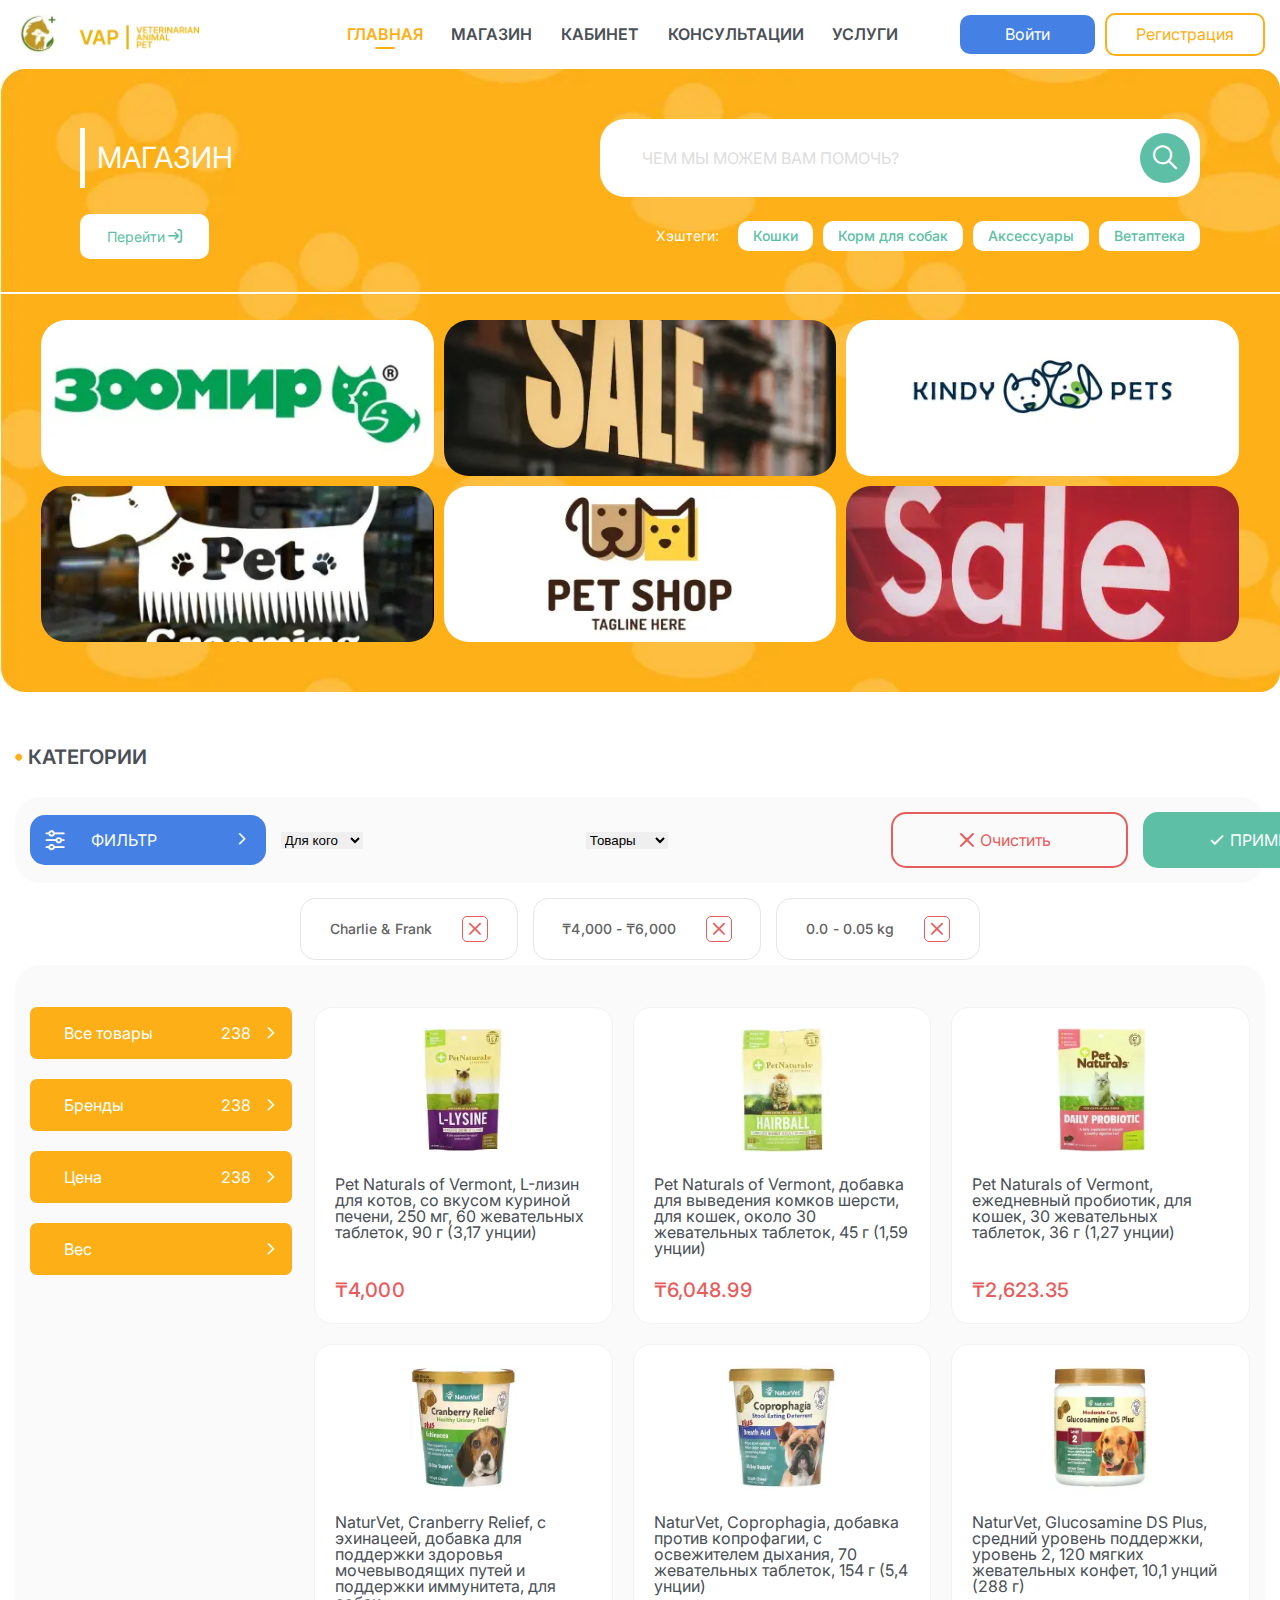
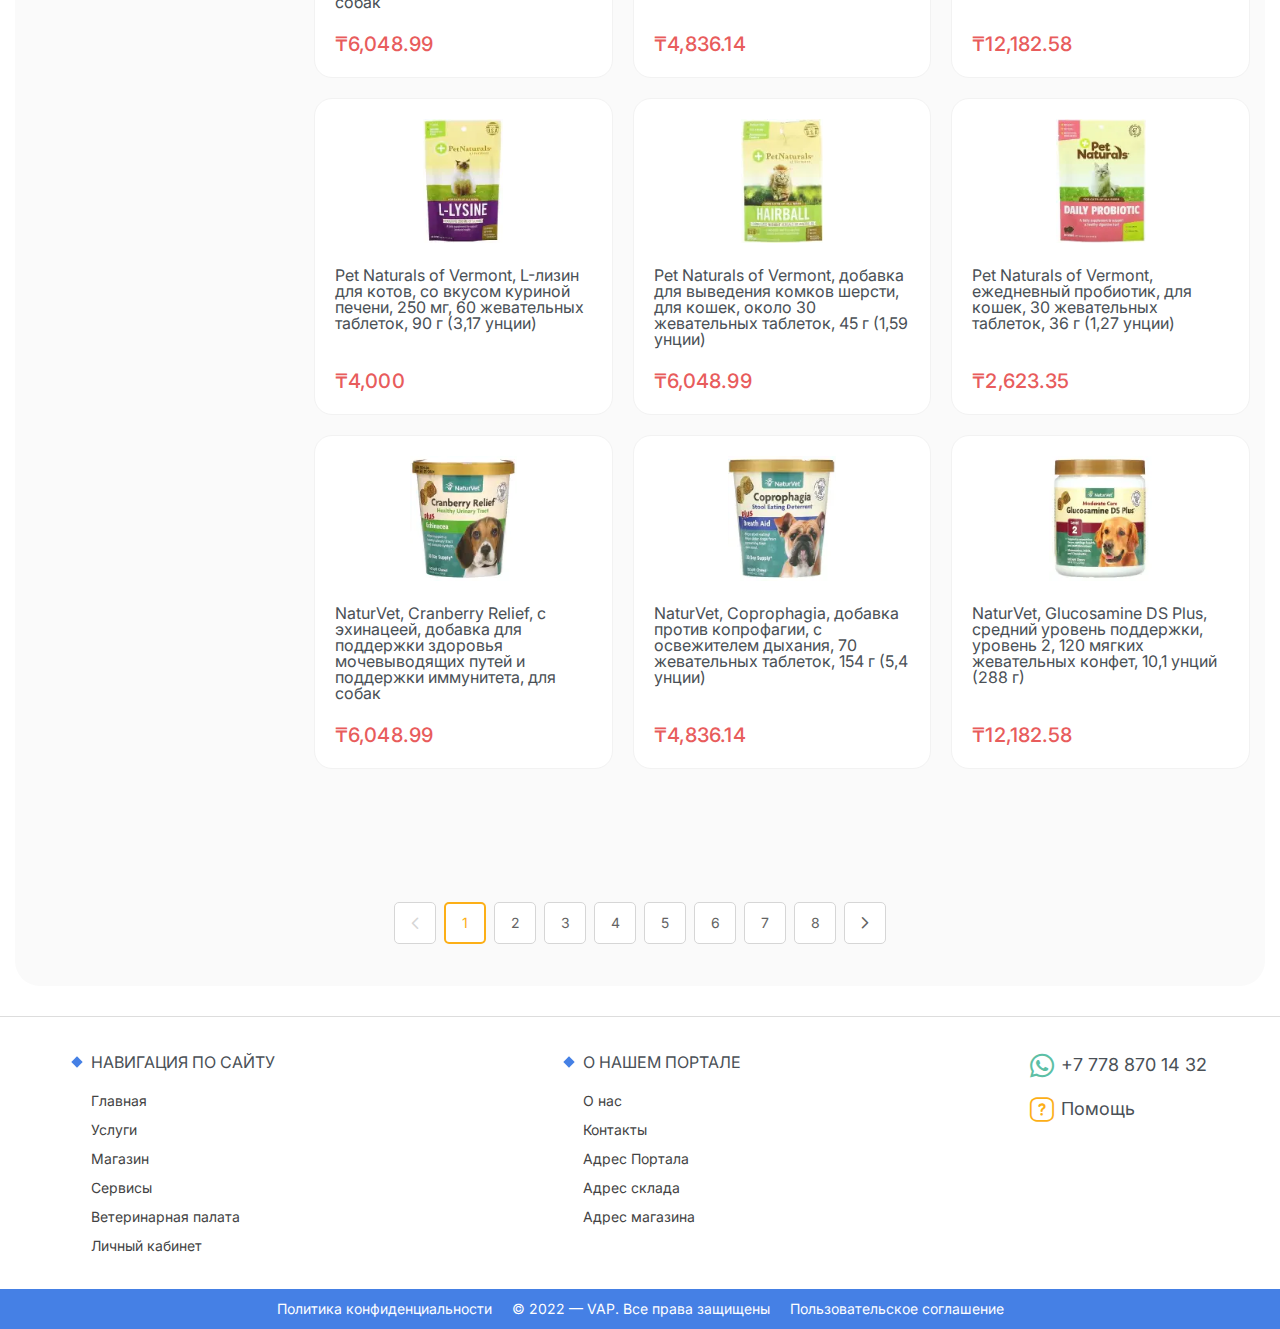
==== goods.html @ ba61c3bc "Add files via upload" ====
<!DOCTYPE html>
<html lang="ru">

<head>
	<title>HomePage</title>
	<meta charset="UTF-8">
	<meta name="format-detection" content="telephone=no">
	<!-- <style>body{opacity: 0;}</style> -->
	<link rel="stylesheet" href="css/style.min.css?_v=20221014195753">
	<link rel="shortcut icon" href="favicon.ico">
	<!-- <meta name="robots" content="noindex, nofollow"> -->
	<meta name="viewport" content="width=device-width, initial-scale=1.0">
</head>

<body>
	<div class="wrapper">
		<header class="header">
			<div class="header__container">
				<a href="" class="header__logo"><picture><source srcset="img/logo.webp" type="image/webp"><img src="img/logo.png" alt=""></picture></a>
				<div class="header__navigation">
					<div class="header__menu menu">
						<button type="button" class="menu__icon icon-menu"><span></span></button>
						<nav class="menu__body">
							<ul class="menu__list">
								<li class="menu__item"><a href="" class="menu__link _active">Главная</a></li>
								<li class="menu__item"><a href="" class="menu__link">магазин</a></li>
								<li class="menu__item"><a href="" class="menu__link">Кабинет</a></li>
								<li class="menu__item"><a href="" class="menu__link">консультации</a></li>
								<li class="menu__item"><a href="" class="menu__link">услуги</a></li>
							</ul>
						</nav>
					</div>
					<div data-da=".menu__body,580" class="header__actions actions-header">
						<button type="button" class="actions-header__sign-in">Войти</button>
						<button type="button" class="actions-header__sign-up">Регистрация</button>
					</div>
				</div>
			</div>
		</header>
		<main class="goods">
			<section class="home__main-block main-block">
				<div class="main-block__container">
					<div class="main-block__top top-main">
						<div class="top-main__body">
							<div class="top-main__head">
								<h1 class="top-main__title title"><span class="title__decor"></span> магазин</h1>
								<div class="top-main__form">
									<form action="#" class="top-main__search-form">
										<input autocomplete="off" type="text" name="form[]" placeholder="Чем мы можем Вам помочь?" class="input">
										<button type="button" class="top-main__search _icon-search"></button>
									</form>
								</div>
							</div>
							<div class="top-main__actions">
								<button type="button" class="top-main__button button _icon-exit">Перейти</button>
								<div class="top-main__box">
									<p class="top-main__hash-name">Хэштеги:</p>
									<div class="top-main__hashtags">
										<a href="#" class="top-main__hashtag">Кошки</a>
										<a href="#" class="top-main__hashtag">Корм для собак</a>
										<a href="#" class="top-main__hashtag">Аксессуары</a>
										<a href="#" class="top-main__hashtag">Ветаптека</a>
									</div>
								</div>
							</div>
						</div>
					</div>
					<div class="main-block__bottom">
						<a href="#" class="main-block__item"><picture><source srcset="img/home/main-block/01.webp" type="image/webp"><img src="img/home/main-block/01.jpg" alt=""></picture></a>
						<a href="#" class="main-block__item"><picture><source srcset="img/home/main-block/02.webp" type="image/webp"><img src="img/home/main-block/02.jpg" alt=""></picture></a>
						<a href="#" class="main-block__item"><picture><source srcset="img/home/main-block/03.webp" type="image/webp"><img src="img/home/main-block/03.jpg" alt=""></picture></a>
						<a href="#" class="main-block__item"><picture><source srcset="img/home/main-block/04.webp" type="image/webp"><img src="img/home/main-block/04.jpg" alt=""></picture></a>
						<a href="#" class="main-block__item"><picture><source srcset="img/home/main-block/05.webp" type="image/webp"><img src="img/home/main-block/05.jpg" alt=""></picture></a>
						<a href="#" class="main-block__item"><picture><source srcset="img/home/main-block/06.webp" type="image/webp"><img src="img/home/main-block/06.jpg" alt=""></picture></a>
					</div>
				</div>
			</section>
			<section class="goods__category category">
				<div class="category__container">
					<h2 class="category__title">Категории</h2>
					<div class="category__body">
						<div class="category__head head-category">
							<div class="head-category__filter filter-head">
								<div class="filter-head__body">
									<div class="filter-head__form-box">
										<button type="button" class="filter-head__open-button _icon-filter">Фильтр</button>
										<form action="#" class="filter-head__form form-filter-head">
											<div class="form-filter-head__item-box">
												<div class="form-filter-head__item">
													<select name="form[]" class="form-filter-head__select">
														<option value="1" selected>Для кого</option>
														<option value="2">Пункт №1</option>
														<option value="3">Пункт №2</option>
														<option value="4">Пункт №3</option>
													</select>
												</div>
												<div class="form-filter-head__item">
													<select name="form[]" class="form-filter-head__select">
														<option value="1" selected>Товары</option>
														<option value="2">Пункт №1</option>
														<option value="3">Пункт №2</option>
														<option value="4">Пункт №3</option>
													</select>
												</div>
											</div>
											<div class="form-filter-head__button-box">
												<button type="button" class="form-filter-head__reset _icon-close">Очистить</button>
												<button type="button" class="form-filter-head__submit _icon-check">Применить</button>
											</div>
										</form>
									</div>
									<div data-da=".filter-head__form-box,991.98,2" class="filter-head__items">
										<div class="filter-head__item">
											<div class="filter-head__text">Charlie & Frank</div>
											<button type="button" class="filter-head__close-button _icon-close"></button>
										</div>
										<div class="filter-head__item">
											<div class="filter-head__text">₸4,000 - ₸6,000</div>
											<button type="button" class="filter-head__close-button _icon-close"></button>
										</div>
										<div class="filter-head__item">
											<div class="filter-head__text">0.0 - 0.05 kg</div>
											<button type="button" class="filter-head__close-button _icon-close"></button>
										</div>
									</div>
								</div>
							</div>
						</div>
						<div class="category__main main-category">
							<div data-da=".filter-head__form-box,991.98,2" class="main-category__filters">
								<div data-spollers class="main-category__filter filter-main">
									<div class="filter-main__box">
										<button type="button" data-spoller class="filter-main__title">
											<span class="filter-main__name">Все товары</span> <span class="filter-main__quantity">238</span></button>
										<div class="filter-main__body">
											<a href="#" class="filter-main__item">
												<div class="filter-main__text">Добавки для питомцев</div>
												<span class="filter-main__number">21</span>
												<span class="filter-main__arrow _icon-arrow-slider"></span>
											</a>
											<a href="#" class="filter-main__item">
												<div class="filter-main__text">Здоровье питомцев</div>
												<span class="filter-main__number">5</span>
												<span class="filter-main__arrow _icon-arrow-slider"></span>
											</a>
											<a href="#" class="filter-main__item">
												<div class="filter-main__text">Уход за животными</div>
												<span class="filter-main__number">36</span>
												<span class="filter-main__arrow _icon-arrow-slider"></span>
											</a>
											<a href="#" class="filter-main__item">
												<div class="filter-main__text">Зоотовары</div>
												<span class="filter-main__number">5</span>
												<span class="filter-main__arrow _icon-arrow-slider"></span>
											</a>
											<a href="#" class="filter-main__item">
												<div class="filter-main__text">Лакомства для питомцев</div>
												<span class="filter-main__number">10</span>
												<span class="filter-main__arrow _icon-arrow-slider"></span>
											</a>
										</div>
									</div>
								</div>
								<div data-spollers class="main-category__filter filter-main">
									<div class="filter-main__box">
										<button type="button" data-spoller class="filter-main__title">
											<span class="filter-main__name">Бренды</span> <span class="filter-main__quantity">238</span></button>
										<div class="filter-main__body">
											<div class="filter-main__checkbox">
												<div class="checkbox">
													<input id="c_1" data-error="Ошибка" class="checkbox__input" type="checkbox" value="1" name="form[]">
													<label for="c_1" class="checkbox__label"><span class="checkbox__text">Pet
															Naturals of Vermont</span></label>
													<span>21</span>
												</div>
												<div class="checkbox">
													<input id="c_2" data-error="Ошибка" class="checkbox__input" type="checkbox" value="1" name="form[]">
													<label for="c_2" class="checkbox__label"><span class="checkbox__text">Charlie &
															Frank</span></label>
													<span>21</span>
												</div>
												<div class="checkbox">
													<input id="c_3" data-error="Ошибка" class="checkbox__input" type="checkbox" value="1" name="form[]">
													<label for="c_3" class="checkbox__label"><span class="checkbox__text">California
															Gold Nutrition</span></label>
													<span>21</span>
												</div>
												<div class="checkbox">
													<input id="c_4" data-error="Ошибка" class="checkbox__input" type="checkbox" value="1" name="form[]">
													<label for="c_4" class="checkbox__label"><span class="checkbox__text">Zesty
															Paws</span></label>
													<span>21</span>
												</div>
												<div class="checkbox">
													<input id="c_5" data-error="Ошибка" class="checkbox__input" type="checkbox" value="1" name="form[]">
													<label for="c_5" class="checkbox__label"><span class="checkbox__text">petnc
															NATURAL CARE</span></label>
													<span>21</span>
												</div>
											</div>
											<button type="button" class="filter-main__show-more">Показать больше</button>
										</div>
									</div>
								</div>
								<div data-spollers class="main-category__filter filter-main">
									<div class="filter-main__box">
										<button type="button" data-spoller class="filter-main__title">
											<span class="filter-main__name">Цена</span> <span class="filter-main__quantity">238</span></button>
										<div class="filter-main__body">
											<div class="filter-main__checkbox">
												<div class="checkbox">
													<input id="c_6" data-error="Ошибка" class="checkbox__input" type="checkbox" value="1" name="form[]">
													<label for="c_6" class="checkbox__label"><span class="checkbox__text">₸0 -
															₸2,000</span></label>
													<span>21</span>
												</div>
												<div class="checkbox">
													<input id="c_7" data-error="Ошибка" class="checkbox__input" type="checkbox" value="1" name="form[]">
													<label for="c_7" class="checkbox__label"><span class="checkbox__text">₸2,000 -
															₸4,000</span></label>
													<span>21</span>
												</div>
												<div class="checkbox">
													<input id="c_8" data-error="Ошибка" class="checkbox__input" type="checkbox" value="1" name="form[]">
													<label for="c_8" class="checkbox__label"><span class="checkbox__text">₸4,000 -
															₸6,000</span></label>
													<span>21</span>
												</div>
												<div class="checkbox">
													<input id="c_9" data-error="Ошибка" class="checkbox__input" type="checkbox" value="1" name="form[]">
													<label for="c_9" class="checkbox__label"><span class="checkbox__text">₸6,000 -
															₸10,000</span></label>
													<span>21</span>
												</div>
												<div class="checkbox">
													<input id="c_10" data-error="Ошибка" class="checkbox__input" type="checkbox" value="1" name="form[]">
													<label for="c_10" class="checkbox__label"><span class="checkbox__text">₸10,000+</span></label>
													<span>21</span>
												</div>
											</div>
										</div>
									</div>
								</div>
								<div data-spollers class="main-category__filter filter-main">
									<div class="filter-main__box">
										<button type="button" data-spoller class="filter-main__title">
											<span class="filter-main__name">Вес</span></button>
										<div class="filter-main__body">
											<div class="filter-main__checkbox">
												<div class="checkbox">
													<input id="c_11" data-error="Ошибка" class="checkbox__input" type="checkbox" value="1" name="form[]">
													<label for="c_11" class="checkbox__label"><span class="checkbox__text">0.0 - 0.05
															kg</span></label>
													<span>21</span>
												</div>
												<div class="checkbox">
													<input id="c_12" data-error="Ошибка" class="checkbox__input" type="checkbox" value="1" name="form[]">
													<label for="c_12" class="checkbox__label"><span class="checkbox__text">0.05 - 0.1
															kg</span></label>
													<span>21</span>
												</div>
												<div class="checkbox">
													<input id="c_13" data-error="Ошибка" class="checkbox__input" type="checkbox" value="1" name="form[]">
													<label for="c_13" class="checkbox__label"><span class="checkbox__text">0.1 - 0.2
															kg</span></label>
													<span>21</span>
												</div>
												<div class="checkbox">
													<input id="c_14" data-error="Ошибка" class="checkbox__input" type="checkbox" value="1" name="form[]">
													<label for="c_14" class="checkbox__label"><span class="checkbox__text">0.2 - 0.3
															kg</span></label>
													<span>21</span>
												</div>
												<div class="checkbox">
													<input id="c_15" data-error="Ошибка" class="checkbox__input" type="checkbox" value="1" name="form[]">
													<label for="c_15" class="checkbox__label"><span class="checkbox__text">0.3 - 0.4
															kg</span></label>
													<span>21</span>
												</div>
											</div>
										</div>
									</div>
								</div>
							</div>
							<div class="main-category__cards">
								<a href="#" class="main-category__card card-main">
									<div class="card-main__body">
										<div class="card-main__image card-main__image-ibg_contain">
											<picture><source srcset="img/goods/cards/01.webp" type="image/webp"><img src="img/goods/cards/01.png" alt=""></picture>
										</div>
										<div class="card-main__text">Pet Naturals of Vermont, L-лизин для котов, со вкусом куриной
											печени, 250 мг, 60 жевательных таблеток, 90 г (3,17 унции)</div>
										<div class="card-main__price">₸4,000</div>
									</div>
								</a>
								<a href="#" class="main-category__card card-main">
									<div class="card-main__body">
										<div class="card-main__image card-main__image-ibg_contain">
											<picture><source srcset="img/goods/cards/02.webp" type="image/webp"><img src="img/goods/cards/02.png" alt=""></picture>
										</div>
										<div class="card-main__text">Pet Naturals of Vermont, добавка для выведения комков шерсти,
											для кошек, около 30 жевательных таблеток, 45 г (1,59 унции)</div>
										<div class="card-main__price">₸6,048.99</div>
									</div>
								</a>
								<a href="#" class="main-category__card card-main">
									<div class="card-main__body">
										<div class="card-main__image card-main__image-ibg_contain">
											<picture><source srcset="img/goods/cards/03.webp" type="image/webp"><img src="img/goods/cards/03.png" alt=""></picture>
										</div>
										<div class="card-main__text">Pet Naturals of Vermont, ежедневный пробиотик, для кошек, 30
											жевательных таблеток, 36 г (1,27 унции)</div>
										<div class="card-main__price">₸2,623.35</div>
									</div>
								</a>
								<a href="#" class="main-category__card card-main">
									<div class="card-main__body">
										<div class="card-main__image card-main__image-ibg_contain">
											<picture><source srcset="img/goods/cards/04.webp" type="image/webp"><img src="img/goods/cards/04.png" alt=""></picture>
										</div>
										<div class="card-main__text">NaturVet, Cranberry Relief, с эхинацеей, добавка для
											поддержки здоровья мочевыводящих путей и поддержки иммунитета, для собак</div>
										<div class="card-main__price">₸6,048.99</div>
									</div>
								</a>
								<a href="#" class="main-category__card card-main">
									<div class="card-main__body">
										<div class="card-main__image card-main__image-ibg_contain">
											<picture><source srcset="img/goods/cards/05.webp" type="image/webp"><img src="img/goods/cards/05.png" alt=""></picture>
										</div>
										<div class="card-main__text">NaturVet, Coprophagia, добавка против копрофагии, с
											освежителем дыхания, 70 жевательных таблеток, 154 г (5,4 унции)</div>
										<div class="card-main__price">₸4,836.14</div>
									</div>
								</a>
								<a href="#" class="main-category__card card-main">
									<div class="card-main__body">
										<div class="card-main__image card-main__image-ibg_contain">
											<picture><source srcset="img/goods/cards/06.webp" type="image/webp"><img src="img/goods/cards/06.png" alt=""></picture>
										</div>
										<div class="card-main__text">NaturVet, Glucosamine DS Plus, средний уровень поддержки,
											уровень 2, 120 мягких жевательных конфет, 10,1 унций (288 г)</div>
										<div class="card-main__price">₸12,182.58</div>
									</div>
								</a>
								<a href="#" class="main-category__card card-main">
									<div class="card-main__body">
										<div class="card-main__image card-main__image-ibg_contain">
											<picture><source srcset="img/goods/cards/01.webp" type="image/webp"><img src="img/goods/cards/01.png" alt=""></picture>
										</div>
										<div class="card-main__text">Pet Naturals of Vermont, L-лизин для котов, со вкусом куриной
											печени, 250 мг, 60 жевательных таблеток, 90 г (3,17 унции)</div>
										<div class="card-main__price">₸4,000</div>
									</div>
								</a>
								<a href="#" class="main-category__card card-main">
									<div class="card-main__body">
										<div class="card-main__image card-main__image-ibg_contain">
											<picture><source srcset="img/goods/cards/02.webp" type="image/webp"><img src="img/goods/cards/02.png" alt=""></picture>
										</div>
										<div class="card-main__text">Pet Naturals of Vermont, добавка для выведения комков шерсти,
											для кошек, около 30 жевательных таблеток, 45 г (1,59 унции)</div>
										<div class="card-main__price">₸6,048.99</div>
									</div>
								</a>
								<a href="#" class="main-category__card card-main">
									<div class="card-main__body">
										<div class="card-main__image card-main__image-ibg_contain">
											<picture><source srcset="img/goods/cards/03.webp" type="image/webp"><img src="img/goods/cards/03.png" alt=""></picture>
										</div>
										<div class="card-main__text">Pet Naturals of Vermont, ежедневный пробиотик, для кошек, 30
											жевательных таблеток, 36 г (1,27 унции)</div>
										<div class="card-main__price">₸2,623.35</div>
									</div>
								</a>
								<a href="#" class="main-category__card card-main">
									<div class="card-main__body">
										<div class="card-main__image card-main__image-ibg_contain">
											<picture><source srcset="img/goods/cards/04.webp" type="image/webp"><img src="img/goods/cards/04.png" alt=""></picture>
										</div>
										<div class="card-main__text">NaturVet, Cranberry Relief, с эхинацеей, добавка для
											поддержки здоровья мочевыводящих путей и поддержки иммунитета, для собак</div>
										<div class="card-main__price">₸6,048.99</div>
									</div>
								</a>
								<a href="#" class="main-category__card card-main">
									<div class="card-main__body">
										<div class="card-main__image card-main__image-ibg_contain">
											<picture><source srcset="img/goods/cards/05.webp" type="image/webp"><img src="img/goods/cards/05.png" alt=""></picture>
										</div>
										<div class="card-main__text">NaturVet, Coprophagia, добавка против копрофагии, с
											освежителем дыхания, 70 жевательных таблеток, 154 г (5,4 унции)</div>
										<div class="card-main__price">₸4,836.14</div>
									</div>
								</a>
								<a href="#" class="main-category__card card-main">
									<div class="card-main__body">
										<div class="card-main__image card-main__image-ibg_contain">
											<picture><source srcset="img/goods/cards/06.webp" type="image/webp"><img src="img/goods/cards/06.png" alt=""></picture>
										</div>
										<div class="card-main__text">NaturVet, Glucosamine DS Plus, средний уровень поддержки,
											уровень 2, 120 мягких жевательных конфет, 10,1 унций (288 г)</div>
										<div class="card-main__price">₸12,182.58</div>
									</div>
								</a>
							</div>
							<div class="main-category__pagging pagging">
								<button disabled type="button" class="pagging__arrow pagging__arrow_left _icon-arrow-slider"></button>
								<ul class="pagging__list">
									<li class="pagging__item">
										<a href="#" class="pagging__link _active">1</a>
									</li>
									<li class="pagging__item">
										<a href="#" class="pagging__link">2</a>
									</li>
									<li class="pagging__item">
										<a href="#" class="pagging__link">3</a>
									</li>
									<li class="pagging__item">
										<a href="#" class="pagging__link">4</a>
									</li>
									<li class="pagging__item">
										<a href="#" class="pagging__link">5</a>
									</li>
									<li class="pagging__item">
										<a href="#" class="pagging__link">6</a>
									</li>
									<li class="pagging__item">
										<a href="#" class="pagging__link">7</a>
									</li>
									<li class="pagging__item">
										<a href="#" class="pagging__link">8</a>
									</li>
								</ul>
								<button type="button" class="pagging__arrow pagging__arrow_right _icon-arrow-slider"></button>
							</div>
						</div>
					</div>
				</div>
			</section>
		</main>
		<footer class="footer">
			<div class="footer__top top-footer">
				<div class="top-footer__container">
					<div class="top-footer__body">
						<div data-spollers="767,max" class="item-footer">
							<div class="item-footer__item">
								<button type="button" data-spoller class="item-footer__title _icon-arrow-slider">Навигация по
									сайту</button>
								<div class="item-footer__body">
									<ul class="item-footer__list">
										<li class="item-footer__point"><a href="#" class="item-footer__link">Главная</a></li>
										<li class="item-footer__point"><a href="#" class="item-footer__link">Услуги</a></li>
										<li class="item-footer__point"><a href="#" class="item-footer__link">Магазин</a></li>
										<li class="item-footer__point"><a href="#" class="item-footer__link">Сервисы</a></li>
										<li class="item-footer__point"><a href="#" class="item-footer__link">Ветеринарная палата</a>
										</li>
										<li class="item-footer__point"><a href="#" class="item-footer__link">Личный кабинет</a></li>
									</ul>
								</div>
							</div>
						</div>
						<div data-spollers="767,max" class="item-footer">
							<div class="item-footer__item">
								<button type="button" data-spoller class="item-footer__title _icon-arrow-slider">О нашем
									портале</button>
								<div class="item-footer__body">
									<ul class="item-footer__list">
										<li class="item-footer__point"><a href="#" class="item-footer__link">О нас</a></li>
										<li class="item-footer__point"><a href="#" class="item-footer__link">Контакты</a></li>
										<li class="item-footer__point"><a href="#" class="item-footer__link">Адрес Портала</a></li>
										<li class="item-footer__point"><a href="#" class="item-footer__link">Адрес склада</a></li>
										<li class="item-footer__point"><a href="#" class="item-footer__link">Адрес магазина</a></li>
									</ul>
								</div>
							</div>
						</div>
						<div class="top-footer__contacts">
							<a href="tel:+77788701432" class="top-footer__phone _icon-whatsapp">+7 778 870 14 32</a>
							<a href="#" class="top-footer__help _icon-help">Помощь</a>
						</div>
					</div>
				</div>
			</div>
			<div class="footer__bottom">
				<a href="#" class="footer__privacy-policy">Политика конфиденциальности</a>
				<div class="footer__copy">© 2022 — VAP. Все права защищены</div>
				<a href="#" class="footer__terms">Пользовательское соглашение</a>
			</div>
		</footer>
	</div>
	<!-- <div id="popup" aria-hidden="true" class="popup">
	<div class="popup__wrapper">
		<div class="popup__content">
			<button data-close type="button" class="popup__close">Закрыть</button>
			<div class="popup__text">
				Text
			</div>
		</div>
	</div>
</div> -->
	<script src="js/app.min.js?_v=20221014195753"></script>
</body>

</html>
---- css/style.min.css ----
@charset "UTF-8";@import url(https://fonts.googleapis.com/css?family=Inter:regular,500,600,700&display=swap);@font-face{font-family:icons;font-display:swap;src:url(../fonts/icons.woff2) format("woff2"),url(../fonts/icons.woff) format("woff");font-weight:400;font-style:normal}.checkbox__label::after,.filter-head__open-button::after,.filter-main__title::after,.select__value:after,[class*=_icon-]:before{font-family:icons;font-style:normal;font-weight:400;font-variant:normal;text-transform:none;line-height:1;-webkit-font-smoothing:antialiased;-moz-osx-font-smoothing:grayscale}[class*=_icon-]:before{display:block}._icon-arrow:before{content:"\e900"}._icon-arrow-slider:before{content:"\e901"}._icon-check:before{content:"\e902"}._icon-close:before{content:"\e903"}._icon-exit:before{content:"\e904"}._icon-filter:before{content:"\e905"}._icon-help:before{content:"\e906"}._icon-search:before{content:"\e907"}._icon-whatsapp:before{content:"\e908"}*{padding:0;margin:0;border:0}*,:after,:before{-webkit-box-sizing:border-box;box-sizing:border-box}body,html{height:100%;min-width:320px}body{color:#4a5056;line-height:1;font-family:Inter;font-size:.875rem;-ms-text-size-adjust:100%;-moz-text-size-adjust:100%;-webkit-text-size-adjust:100%;-webkit-font-smoothing:antialiased;-moz-osx-font-smoothing:grayscale}button,input,textarea{font-family:Inter;font-size:inherit}button{cursor:pointer;color:inherit;background-color:inherit}a{color:inherit}a:visited{text-decoration:none}a:hover{text-decoration:none}ul li{list-style:none}img{vertical-align:top}h1,h2,h3,h4,h5,h6{font-weight:inherit;font-size:inherit}.lock body{overflow:hidden;-ms-touch-action:none;touch-action:none;-ms-scroll-chaining:none;overscroll-behavior:none}.wrapper{min-height:100%;display:-webkit-box;display:-ms-flexbox;display:flex;-webkit-box-orient:vertical;-webkit-box-direction:normal;-ms-flex-direction:column;flex-direction:column;overflow:hidden}.wrapper>main{-webkit-box-flex:1;-ms-flex:1 1 auto;flex:1 1 auto}.wrapper>*{min-width:0}[class*=__container]{max-width:87.5rem;-webkit-box-sizing:content-box;box-sizing:content-box;margin:0 auto;padding:0 .9375rem}.button{display:-webkit-inline-box;display:-ms-inline-flexbox;display:inline-flex;-webkit-box-orient:horizontal;-webkit-box-direction:reverse;-ms-flex-direction:row-reverse;flex-direction:row-reverse;-webkit-box-align:center;-ms-flex-align:center;align-items:center;-webkit-column-gap:.1875rem;-moz-column-gap:.1875rem;column-gap:.1875rem;min-height:2.5rem;padding:.75rem 1.5625rem;border-radius:.625rem;background-color:#fff;color:#5dbfa5;text-decoration:none}.button_arrow-slider{-webkit-column-gap:1.8125rem;-moz-column-gap:1.8125rem;column-gap:1.8125rem;color:#fcaf17}.button_arrow-slider::before{font-size:.6875rem;display:-webkit-box;display:-ms-flexbox;display:flex;-webkit-transform:translate(0,10%);-ms-transform:translate(0,10%);transform:translate(0,10%);-webkit-transition:-webkit-transform .3s ease 0s;transition:-webkit-transform .3s ease 0s;-o-transition:transform .3s ease 0s;transition:transform .3s ease 0s;transition:transform .3s ease 0s,-webkit-transform .3s ease 0s}@-webkit-keyframes moveArrow{0%{-webkit-transform:translate(0,10%);transform:translate(0,10%)}50%{-webkit-transform:translate(40%,10%);transform:translate(40%,10%)}100%{-webkit-transform:translate(0,10%);transform:translate(0,10%)}}@keyframes moveArrow{0%{-webkit-transform:translate(0,10%);transform:translate(0,10%)}50%{-webkit-transform:translate(40%,10%);transform:translate(40%,10%)}100%{-webkit-transform:translate(0,10%);transform:translate(0,10%)}}input[type=email],input[type=tel],input[type=text],textarea{-webkit-appearance:none;-moz-appearance:none;appearance:none}.input{width:100%;background-color:#fff;min-height:4.375rem;border-radius:1.5625rem 0 0 1.5625rem;padding:1.6875rem 2.5rem;font-size:1rem;line-height:100%;border:.125rem solid transparent;outline:0}.input::-webkit-input-placeholder{color:#ddd;font-size:inherit;text-transform:uppercase}.input::-moz-placeholder{color:#ddd;font-size:inherit;text-transform:uppercase}.input:-ms-input-placeholder{color:#ddd;font-size:inherit;text-transform:uppercase}.input::-ms-input-placeholder{color:#ddd;font-size:inherit;text-transform:uppercase}.input::placeholder{color:#ddd;font-size:inherit;text-transform:uppercase}.input._form-focus{border:.125rem solid #5dbfa5}textarea.input{resize:none;padding:0 0}.checkbox{position:relative;display:-webkit-box;display:-ms-flexbox;display:flex}.checkbox:not(:last-child){margin-bottom:.625rem}.checkbox span{color:#949494;line-height:120%;letter-spacing:.1px}.checkbox__input{position:absolute;width:0;height:0;opacity:0}.checkbox__input:checked+.checkbox__label:before{background-color:#fcaf17;border:none}.checkbox__input:checked+.checkbox__label:after{display:block}.checkbox__label{-webkit-box-flex:1;-ms-flex:1 1 auto;flex:1 1 auto;cursor:pointer;display:-webkit-inline-box;display:-ms-inline-flexbox;display:inline-flex;-webkit-box-align:center;-ms-flex-align:center;align-items:center;position:relative;gap:.75rem;font-weight:500;line-height:125%;letter-spacing:.1px;color:#636363}.checkbox__label:before{content:"";-ms-flex-item-align:start;align-self:flex-start;-webkit-box-flex:0;-ms-flex:0 0 1.625rem;flex:0 0 1.625rem;width:1.625rem;height:1.625rem;border:1px solid #636363;border-radius:.3125rem}.checkbox__label::after{content:"\e902";position:absolute;top:.4375rem;left:.375rem;font-size:.875rem;color:#fff;display:none}.select{position:relative}.select__body{position:relative}.select__title{color:inherit;text-align:left;border:.5px solid #e5e5e5;background-color:#fff;cursor:pointer;width:100%;border-radius:.9375rem;position:relative;z-index:2}.select__value{display:-webkit-box;display:-ms-flexbox;display:flex;-webkit-box-align:center;-ms-flex-align:center;align-items:center;height:1.875rem;padding:1.125rem 1.25rem;gap:.625rem}.select__value>*{-webkit-box-flex:1;-ms-flex:1 1 auto;flex:1 1 auto}.select__value:after{content:"\e901";-ms-flex-item-align:stretch;-ms-grid-row-align:stretch;align-self:stretch;font-size:.875rem;-webkit-transition:all .3s ease 0s;-o-transition:all .3s ease 0s;transition:all .3s ease 0s;display:-webkit-box;display:-ms-flexbox;display:flex;-webkit-box-pack:center;-ms-flex-pack:center;justify-content:center;-webkit-box-align:center;-ms-flex-align:center;align-items:center;-webkit-transform:rotate(90deg);-ms-transform:rotate(90deg);transform:rotate(90deg)}._select-open .select__value:after{-webkit-transform:rotate(-90deg);-ms-transform:rotate(-90deg);transform:rotate(-90deg)}.select__value._select-pseudo-label::before{content:attr(data-pseudo-label);opacity:.5}.select__content{font-size:1rem;line-height:1;color:#75788b;-webkit-box-flex:1;-ms-flex:1 1 auto;flex:1 1 auto}.select__input{width:100%;background-color:transparent;height:100%}.select__options{color:#000;position:absolute;top:1.25rem;border-radius:0 0 .625rem .625rem;min-width:100%;left:0;background-color:#fff;border:1px solid #d9d9d9;border-top:0;padding-top:1.5625rem;padding-left:.3125rem;padding-right:.3125rem;padding-bottom:.3125rem}.select__scroll{overflow-y:auto;overflow-x:hidden;max-height:200px}.select__option{width:100%;text-align:left;cursor:pointer;padding:5px 15px;color:inherit;border-radius:.625rem}.select__option._select-selected{background-color:#eee}.select__row{display:-webkit-inline-box;display:-ms-inline-flexbox;display:inline-flex;-webkit-box-align:center;-ms-flex-align:center;align-items:center}.select._select-open{z-index:5}._select-tag{cursor:pointer}[class*=-ibg]{position:relative}[class*=-ibg] img{position:absolute;width:100%;height:100%;top:0;left:0;-o-object-fit:cover;object-fit:cover}[class*=-ibg_contain] img{-o-object-fit:contain;object-fit:contain}.title{display:-webkit-box;display:-ms-flexbox;display:flex;-webkit-box-align:center;-ms-flex-align:center;align-items:center;line-height:100%;text-transform:uppercase;color:#fff;position:relative;-webkit-column-gap:.75rem;-moz-column-gap:.75rem;column-gap:.75rem}.title__decor{-ms-flex-item-align:start;align-self:flex-start;height:3.75rem;width:.3125rem;background-color:#fff}.title__subtitle{margin-top:.875rem}.title-block__box{display:-webkit-box;display:-ms-flexbox;display:flex;-webkit-box-align:center;-ms-flex-align:center;align-items:center;line-height:100%;text-transform:uppercase;color:#fff;position:relative;padding-left:1.25rem}.title-block__decor{position:absolute;top:0;left:0;-ms-flex-item-align:start;align-self:flex-start;height:100%;width:.3125rem;background-color:#fff}.title-block__subtitle{font-size:1rem;line-height:1;color:#f2f2f2}.arrows{position:absolute;top:50%;left:0;width:100%;-webkit-transform:translate(0,-100%);-ms-transform:translate(0,-100%);transform:translate(0,-100%);display:-webkit-box;display:-ms-flexbox;display:flex;-webkit-box-pack:justify;-ms-flex-pack:justify;justify-content:space-between;z-index:2}.arrow{font-size:1.75rem;color:#ddd;-webkit-transition:color .3s ease 0s;-o-transition:color .3s ease 0s;transition:color .3s ease 0s}.arrow_prev{-webkit-transform:rotate(-180deg);-ms-transform:rotate(-180deg);transform:rotate(-180deg)}.head-service{display:-webkit-box;display:-ms-flexbox;display:flex;-webkit-box-align:center;-ms-flex-align:center;align-items:center}.head-service__title{-webkit-box-flex:1;-ms-flex:1 1 auto;flex:1 1 auto;font-size:1.25rem;line-height:1;font-weight:600;text-transform:uppercase;position:relative;padding-left:.8125rem}.head-service__title::before{content:"";position:absolute;top:50%;left:0;-webkit-transform:translate(0,-50%);-ms-transform:translate(0,-50%);transform:translate(0,-50%);width:.5rem;height:.5rem;background:url(../img/home/slider/decor.svg) 0 0/100% no-repeat}.head-service__view-all{display:-webkit-inline-box;display:-ms-inline-flexbox;display:inline-flex;-webkit-box-align:center;-ms-flex-align:center;align-items:center;-webkit-box-orient:horizontal;-webkit-box-direction:reverse;-ms-flex-direction:row-reverse;flex-direction:row-reverse;-webkit-column-gap:1rem;-moz-column-gap:1rem;column-gap:1rem;font-size:1rem;line-height:1;text-decoration:none;padding:.4375rem 1.25rem;background-color:rgba(252,175,23,.1);border-radius:1.875rem;color:#fcaf17;-webkit-transition:all .3s ease 0s;-o-transition:all .3s ease 0s;transition:all .3s ease 0s}.head-service__view-all::before{font-size:.625rem;-webkit-transform:translate(0,20%);-ms-transform:translate(0,20%);transform:translate(0,20%)}.info__body{background-color:#4580e5;border-radius:1.5625rem;display:-webkit-box;display:-ms-flexbox;display:flex;-webkit-column-gap:1.875rem;-moz-column-gap:1.875rem;column-gap:1.875rem}.info__body_green{background-color:#5dbfa5;padding-top:0;padding-bottom:0}.info__body_green .info__button::before{font-size:.9375rem;-webkit-transform:translate(0,10%);-ms-transform:translate(0,10%);transform:translate(0,10%);-webkit-column-gap:.375rem;-moz-column-gap:.375rem;column-gap:.375rem}.info__body_blue{background-color:#4580e5}.info__block-title{-webkit-box-flex:1;-ms-flex:1 1 auto;flex:1 1 auto}.info__title:not(:last-child){margin-bottom:.6666666667em}.info__button{background-color:transparent;color:#fff;border:1px solid #fff;-webkit-column-gap:.5rem;-moz-column-gap:.5rem;column-gap:.5rem;-ms-grid-column-align:start;justify-self:start}.info__button::before{font-size:.625rem;-webkit-transform:translate(0,18%);-ms-transform:translate(0,18%);transform:translate(0,18%)}@-webkit-keyframes moveArrowMore{0%{-webkit-transform:translate(0,18%);transform:translate(0,18%)}50%{-webkit-transform:translate(40%,18%);transform:translate(40%,18%)}100%{-webkit-transform:translate(0,18%);transform:translate(0,18%)}}@keyframes moveArrowMore{0%{-webkit-transform:translate(0,18%);transform:translate(0,18%)}50%{-webkit-transform:translate(40%,18%);transform:translate(40%,18%)}100%{-webkit-transform:translate(0,18%);transform:translate(0,18%)}}@keyframes moveArrow{0%{-webkit-transform:translate(0,10%);transform:translate(0,10%)}50%{-webkit-transform:translate(40%,10%);transform:translate(40%,10%)}100%{-webkit-transform:translate(0,10%);transform:translate(0,10%)}}.info__block-text p{font-size:1.25rem;line-height:1;font-weight:500;color:#fff;text-transform:uppercase;max-width:35rem}.info__image{padding-top:.9375rem;padding-bottom:.9375rem;-webkit-box-flex:0;-ms-flex:0 1 34.625rem;flex:0 1 34.625rem}.info__image img{max-width:100%;-o-object-fit:cover;object-fit:cover;height:100%;border-radius:1.25rem}.header{padding:.6875rem 0}.header__container{display:-webkit-box;display:-ms-flexbox;display:flex;-webkit-box-align:center;-ms-flex-align:center;align-items:center;-webkit-box-pack:justify;-ms-flex-pack:justify;justify-content:space-between;-webkit-column-gap:1.25rem;-moz-column-gap:1.25rem;column-gap:1.25rem}.header__logo{position:relative;z-index:10}.header__logo img{max-width:100%}.header__navigation{display:-webkit-box;display:-ms-flexbox;display:flex;-webkit-box-align:center;-ms-flex-align:center;align-items:center}.menu__link{position:relative;text-decoration:none;font-size:1rem;line-height:100%;font-weight:600;text-transform:uppercase;padding-bottom:.3125rem;-webkit-transition:all .3s ease 0s;-o-transition:all .3s ease 0s;transition:all .3s ease 0s}.menu__link._active{color:#fcaf17}.actions-header{position:relative;z-index:10;display:-webkit-box;display:-ms-flexbox;display:flex;-webkit-box-align:center;-ms-flex-align:center;align-items:center;-webkit-column-gap:.625rem;-moz-column-gap:.625rem;column-gap:.625rem}.actions-header__sign-in{padding:.625rem 2.8125rem;background-color:#4580e5;color:#fff;border-radius:.625rem;font-size:1rem;line-height:1.1875;-webkit-transition:background-color .3s ease 0s;-o-transition:background-color .3s ease 0s;transition:background-color .3s ease 0s}.actions-header__sign-up{padding-top:.625rem;padding-bottom:.625rem;background-color:transparent;color:#fcaf17;border-radius:.625rem;font-size:1rem;line-height:1.1875;border:2px solid #fcaf17;-webkit-transition:all .3s ease 0s;-o-transition:all .3s ease 0s;transition:all .3s ease 0s}.icon-menu{display:none}.footer{border-top:1px solid #ddd}.footer__bottom{background-color:#4580e5;display:-webkit-box;display:-ms-flexbox;display:flex;-webkit-column-gap:1.25rem;-moz-column-gap:1.25rem;column-gap:1.25rem;-webkit-box-pack:center;-ms-flex-pack:center;justify-content:center;padding:.8125rem .625rem;-ms-flex-wrap:wrap;flex-wrap:wrap;row-gap:.625rem}.footer__copy,.footer__privacy-policy,.footer__terms{color:#fff;line-height:1}.footer__privacy-policy,.footer__terms{text-decoration:none}.top-footer__body{display:-webkit-box;display:-ms-flexbox;display:flex;-webkit-box-pack:justify;-ms-flex-pack:justify;justify-content:space-between;-webkit-column-gap:1.875rem;-moz-column-gap:1.875rem;column-gap:1.875rem}.top-footer__phone{display:-webkit-box;display:-ms-flexbox;display:flex;font-size:1.125rem;line-height:1.2222222222;-webkit-column-gap:.4375rem;-moz-column-gap:.4375rem;column-gap:.4375rem;text-decoration:none}.top-footer__phone::before{font-size:1.5rem;color:#5dbfa5}.top-footer__phone:not(:last-child){margin-bottom:1.25rem}.top-footer__help{display:-webkit-box;display:-ms-flexbox;display:flex;font-size:1.125rem;line-height:1.2222222222;-webkit-column-gap:.4375rem;-moz-column-gap:.4375rem;column-gap:.4375rem;text-decoration:none}.top-footer__help::before{font-size:1.5rem;color:#fcaf17}.item-footer__title{font-size:1rem;line-height:1;text-transform:uppercase;position:relative;display:-webkit-box;display:-ms-flexbox;display:flex;-webkit-box-orient:horizontal;-webkit-box-direction:reverse;-ms-flex-direction:row-reverse;flex-direction:row-reverse;padding-left:1.125rem;-webkit-column-gap:.625rem;-moz-column-gap:.625rem;column-gap:.625rem}.item-footer__title._spoller-active::before{-webkit-transform:translate(0,10%) rotate(-90deg);-ms-transform:translate(0,10%) rotate(-90deg);transform:translate(0,10%) rotate(-90deg)}.item-footer__title::after{content:"";position:absolute;top:0;left:0;-webkit-transform:translate(0,50%) rotate(-45deg);-ms-transform:translate(0,50%) rotate(-45deg);transform:translate(0,50%) rotate(-45deg);width:.5rem;height:.5rem;background-color:#4580e5}.item-footer__title::before{display:none}.item-footer__body{padding-top:1.5rem;padding-left:1.125rem}.item-footer__list{display:-ms-grid;display:grid;row-gap:.9375rem}.item-footer__link{color:#434343;text-decoration:none}.home__main-block{padding-bottom:1.5625rem}.home__profiles{padding:1.5625rem 0}.home__vap-slider{padding:1.5625rem 0}.home__get-help{padding:1.5625rem 0}.home__gov-services{padding:1.5625rem 0}.home__services{padding:1.5625rem 0}.home__com-services{padding:1.5625rem 0}.home__map{padding:1.5625rem 0}.no-webp .main-block__container{background:url(../img/home/main-block/bg.jpg) 0 0/cover no-repeat}.main-block__container{padding:3.125rem 0;border-radius:1.25rem}.main-block__top:not(:last-child){margin-bottom:1.625rem}.main-block__bottom{display:-ms-grid;display:grid;-ms-grid-columns:(1fr)[3];grid-template-columns:repeat(3,1fr);gap:.625rem;justify-items:center}.main-block__item{max-width:26.875rem}.main-block__item img{max-width:100%;border-radius:1.5625rem}.top-main{padding-bottom:2.0625rem;border-bottom:.125rem solid #fff}.top-main__head{display:-webkit-box;display:-ms-flexbox;display:flex;-webkit-box-align:center;-ms-flex-align:center;align-items:center;-webkit-box-pack:justify;-ms-flex-pack:justify;justify-content:space-between;-webkit-column-gap:1.25rem;-moz-column-gap:1.25rem;column-gap:1.25rem}.top-main__head:not(:last-child){margin-bottom:1.0625rem}.top-main__form{-webkit-box-flex:1;-ms-flex:1 1 auto;flex:1 1 auto;max-width:37.5rem}.top-main__search-form{display:-webkit-box;display:-ms-flexbox;display:flex}.top-main__search{min-height:4.375rem;border-radius:0 1.5625rem 1.5625rem 0;background-color:#fff;padding:.625rem}.top-main__search::before{width:3.125rem;height:3.125rem;background-color:#5dbfa5;border-radius:50%;display:-webkit-box;display:-ms-flexbox;display:flex;-webkit-box-pack:center;-ms-flex-pack:center;justify-content:center;-webkit-box-align:center;-ms-flex-align:center;align-items:center;color:#fff;font-size:1.5rem}.top-main__actions{display:-webkit-box;display:-ms-flexbox;display:flex;-webkit-box-align:center;-ms-flex-align:center;align-items:center;-webkit-column-gap:4.375rem;-moz-column-gap:4.375rem;column-gap:4.375rem;-webkit-box-pack:justify;-ms-flex-pack:justify;justify-content:space-between}.top-main__button{-ms-flex-item-align:start;align-self:flex-start;border:.125rem solid transparent;-webkit-transition:border .3s ease 0s;-o-transition:border .3s ease 0s;transition:border .3s ease 0s}.top-main__hashtags{display:-webkit-box;display:-ms-flexbox;display:flex;-ms-flex-wrap:wrap;flex-wrap:wrap;max-width:31.25rem;gap:.625rem}.top-main__box{display:-webkit-box;display:-ms-flexbox;display:flex;-webkit-column-gap:1.1875rem;-moz-column-gap:1.1875rem;column-gap:1.1875rem;max-width:37.5rem}.top-main__hash-name{color:#fff;padding-top:.5rem}.top-main__hashtag{padding:.5rem .9375rem;background-color:#fff;border-radius:.625rem;font-weight:500;color:#5dbfa5;text-decoration:none}.profiles__container{display:-ms-grid;display:grid;-ms-grid-columns:(1fr)[2];grid-template-columns:repeat(2,1fr);-webkit-column-gap:2.5rem;-moz-column-gap:2.5rem;column-gap:2.5rem}.profile{display:-webkit-box;display:-ms-flexbox;display:flex;-webkit-box-orient:vertical;-webkit-box-direction:normal;-ms-flex-direction:column;flex-direction:column;border-radius:1.5625rem;padding-right:1.25rem}.profile_orange{background-color:#fcaf17}.profile_blue{background-color:#4580e5}.profile_green{background-color:#5dbfa5}.profile__data{height:100%;display:-ms-grid;display:grid;-ms-grid-columns:(auto)[2];grid-template-columns:repeat(2,auto);-webkit-box-pack:start;-ms-flex-pack:start;justify-content:start}.profile__avatar img{max-width:100%;border:.25rem solid #fff;border-radius:50%;-o-object-fit:cover;object-fit:cover;height:100%}.profile__title{font-size:1.25rem;max-width:18.125rem}.profile__title:not(:last-child){margin-bottom:1.05em}.profile__title span{height:2.8125rem}.profile__text{max-width:10rem;line-height:1;color:#fff}.profile__text_help{max-width:none}.profile__button{-ms-flex-item-align:end;-ms-grid-row-align:end;align-self:end}.profile__button_blue{color:#4580e5}.profile__button_questions{background-color:transparent;border:1px solid #fff;color:#fff;padding:.625rem .9375rem;-webkit-column-gap:.5rem;-moz-column-gap:.5rem;column-gap:.5rem}.profile__button_social{color:#5dbfa5;padding:.625rem .9375rem;-webkit-column-gap:.5rem;-moz-column-gap:.5rem;column-gap:.5rem}.vap-slider__service-head:not(:last-child){margin-bottom:1.875rem}.vap-slider__slider{position:relative}.vap-slider__body{position:relative;max-width:95%;margin:0 auto}.vap-slider__body:not(:last-child){margin-bottom:1.25rem}.vap-slider__pagination{display:-ms-grid;display:grid;grid-auto-flow:column;-webkit-box-pack:center;-ms-flex-pack:center;justify-content:center;-webkit-column-gap:.625rem;-moz-column-gap:.625rem;column-gap:.625rem;margin:0 auto}.vap-slider__pagination .swiper-pagination-bullet{cursor:pointer;width:1.25rem;height:1.25rem;position:relative}.vap-slider__pagination .swiper-pagination-bullet::before{content:"";position:absolute;top:50%;left:50%;-webkit-transform:translate(-50%,-50%);-ms-transform:translate(-50%,-50%);transform:translate(-50%,-50%);width:.625rem;height:.625rem;border-radius:50%;background-color:#e5e5e5}.vap-slider__pagination .swiper-pagination-bullet-active::before{background-color:#fcaf17}.slide-vap__item{display:-ms-grid;display:grid;justify-items:center;text-align:center;border:1px solid rgba(0,0,0,.07);border-radius:1.25rem;padding-top:1.6875rem;padding-bottom:.625rem;padding-left:1.25rem;padding-right:1.25rem;height:100%}.slide-vap__icon:not(:last-child){margin-bottom:1.4375rem}.slide-vap__title{font-size:1rem;line-height:1.28;letter-spacing:.15px;color:#434343;font-weight:500}.slide-vap__title:not(:last-child){margin-bottom:2.125em}.slide-vap__text{line-height:120%;letter-spacing:.1px;color:#636363;max-width:10.625rem}.slide-vap__text:not(:last-child){margin-bottom:2.3571428571em}.slide-vap__button{-ms-grid-column-align:end;justify-self:end;display:-webkit-box;display:-ms-flexbox;display:flex;-webkit-box-align:center;-ms-flex-align:center;align-items:center;-webkit-box-orient:horizontal;-webkit-box-direction:reverse;-ms-flex-direction:row-reverse;flex-direction:row-reverse;-webkit-column-gap:.6875rem;-moz-column-gap:.6875rem;column-gap:.6875rem;padding:.625rem .9375rem;border:.09375rem solid #fcaf17;border-radius:.625rem;background-color:transparent;color:#fcaf17}.slide-vap__button::before{font-size:.625rem;-webkit-transform:translate(0,18%);-ms-transform:translate(0,18%);transform:translate(0,18%)}@-webkit-keyframes moveArrowSlider{0%{-webkit-transform:translate(0,18%);transform:translate(0,18%)}50%{-webkit-transform:translate(40%,18%);transform:translate(40%,18%)}100%{-webkit-transform:translate(0,18%);transform:translate(0,18%)}}@keyframes moveArrowSlider{0%{-webkit-transform:translate(0,18%);transform:translate(0,18%)}50%{-webkit-transform:translate(40%,18%);transform:translate(40%,18%)}100%{-webkit-transform:translate(0,18%);transform:translate(0,18%)}}.services__head:not(:last-child){margin-bottom:1.875rem}.services__body{background-color:#f7f7f7;border-radius:1.5625rem;display:-ms-grid;display:grid;grid-template-columns:repeat(auto-fit,minmax(18.125rem,1fr));gap:1.5625rem}.item-services{background-color:#fff;border:1px solid #f2f2f2;border-radius:1.25rem;padding-bottom:.625rem;position:relative}.item-services__head{display:-webkit-box;display:-ms-flexbox;display:flex;-webkit-column-gap:1.25rem;-moz-column-gap:1.25rem;column-gap:1.25rem;-webkit-box-align:center;-ms-flex-align:center;align-items:center}.item-services__head:not(:last-child){margin-bottom:.9375rem}.item-services__icon{-ms-flex-item-align:start;align-self:flex-start;width:3.75rem;height:3.75rem;border-radius:.9375rem;background-color:#f7f7f7;display:-webkit-box;display:-ms-flexbox;display:flex;-webkit-box-pack:center;-ms-flex-pack:center;justify-content:center;-webkit-box-align:center;-ms-flex-align:center;align-items:center}.item-services__title{line-height:1;font-weight:600;color:#4a5056;text-transform:uppercase;max-width:7.875rem;padding-right:.3125rem}.item-services__text{max-width:15.0625rem}.item-services__text:not(:last-child){margin-bottom:4.1875rem}.item-services__button{position:absolute;bottom:0;right:0;padding:.8125rem 1.5rem;border-radius:1.25rem 0;background-color:#5dbfa5;color:#fff;display:-webkit-box;display:-ms-flexbox;display:flex;-webkit-box-orient:horizontal;-webkit-box-direction:reverse;-ms-flex-direction:row-reverse;flex-direction:row-reverse;-webkit-column-gap:.3125rem;-moz-column-gap:.3125rem;column-gap:.3125rem;-webkit-box-align:center;-ms-flex-align:center;align-items:center}.item-services__button::before{font-size:.625rem;-webkit-transform:translate(0,10%);-ms-transform:translate(0,10%);transform:translate(0,10%)}.item-services__button_blue{background-color:#4580e5}@keyframes moveArrow{0%{-webkit-transform:translate(0,10%);transform:translate(0,10%)}50%{-webkit-transform:translate(40%,10%);transform:translate(40%,10%)}100%{-webkit-transform:translate(0,10%);transform:translate(0,10%)}}.map__title{color:#fcaf17}.map__title span{background-color:#fcaf17}.map__title:not(:last-child){margin-bottom:1.25rem}.map__item{width:100%;border-radius:1.5625rem;border:.625rem solid #fcaf17}.goods__category{padding:1.875rem 0}.category__title{-webkit-box-flex:1;-ms-flex:1 1 auto;flex:1 1 auto;font-size:1.25rem;line-height:1;font-weight:600;text-transform:uppercase;position:relative;padding-left:.8125rem}.category__title::before{content:"";position:absolute;top:50%;left:0;-webkit-transform:translate(0,-50%);-ms-transform:translate(0,-50%);transform:translate(0,-50%);width:.5rem;height:.5rem;background:url(../img/home/slider/decor.svg) 0 0/100% no-repeat}.category__title:not(:last-child){margin-bottom:1.5em}.category__head:not(:last-child){margin-bottom:.3125rem}.category__main{padding:2.625rem .9375rem}.filter-head__form-box{display:-webkit-box;display:-ms-flexbox;display:flex;-webkit-box-align:center;-ms-flex-align:center;align-items:center;padding:.9375rem;border-radius:1.5625rem;background-color:#fafafa;-webkit-column-gap:.9375rem;-moz-column-gap:.9375rem;column-gap:.9375rem}.filter-head__form-box:not(:last-child){margin-bottom:.9375rem}.filter-head__open-button{display:-webkit-box;display:-ms-flexbox;display:flex;-webkit-box-align:center;-ms-flex-align:center;align-items:center;-webkit-column-gap:1.625rem;-moz-column-gap:1.625rem;column-gap:1.625rem;padding-top:.9375rem;padding-bottom:.9375rem;padding-left:.9375rem;border-radius:.9375rem;background-color:#4580e5;color:#fff;font-size:1rem;line-height:1;text-transform:uppercase;position:relative}.filter-head__open-button::before{font-size:1.25rem}.filter-head__open-button::after{content:"\e901";position:absolute;top:1.125rem;right:1.125rem;font-size:.75rem;font-weight:300}.filter-head__form{display:-webkit-box;display:-ms-flexbox;display:flex;-webkit-box-align:center;-ms-flex-align:center;align-items:center;-webkit-box-flex:1;-ms-flex:1 1 auto;flex:1 1 auto;-webkit-column-gap:.9375rem;-moz-column-gap:.9375rem;column-gap:.9375rem}.filter-head__items{display:-webkit-box;display:-ms-flexbox;display:flex;-webkit-box-align:center;-ms-flex-align:center;align-items:center;gap:.9375rem;-webkit-box-pack:center;-ms-flex-pack:center;justify-content:center;-ms-flex-wrap:wrap;flex-wrap:wrap}.filter-head__item{display:-webkit-box;display:-ms-flexbox;display:flex;-webkit-box-align:center;-ms-flex-align:center;align-items:center;-webkit-column-gap:1.875rem;-moz-column-gap:1.875rem;column-gap:1.875rem;background-color:#fff;border:.5px solid #e6e6e6;border-radius:.9375rem}.filter-head__text{font-weight:500;line-height:1.25;letter-spacing:.1px;color:#636363}.filter-head__close-button{-webkit-box-flex:0;-ms-flex:0 0 1.625rem;flex:0 0 1.625rem;width:1.625rem;height:1.625rem;border-radius:.3125rem;border:1px solid #e85c5c;-webkit-transition:all .3s ease 0s;-o-transition:all .3s ease 0s;transition:all .3s ease 0s}.filter-head__close-button::before{font-size:.75rem;color:#e85c5c;-webkit-transition:all .3s ease 0s;-o-transition:all .3s ease 0s;transition:all .3s ease 0s}.form-filter-head__item{-webkit-box-flex:1;-ms-flex:1 1 auto;flex:1 1 auto;min-width:18.125rem}.form-filter-head__item-box{display:-webkit-box;display:-ms-flexbox;display:flex;-webkit-column-gap:.9375rem;-moz-column-gap:.9375rem;column-gap:.9375rem;-webkit-box-flex:1;-ms-flex:1 1 auto;flex:1 1 auto;row-gap:.9375rem}.form-filter-head__button-box{display:-webkit-box;display:-ms-flexbox;display:flex;-webkit-column-gap:.9375rem;-moz-column-gap:.9375rem;column-gap:.9375rem;row-gap:.9375rem}.form-filter-head__reset,.form-filter-head__submit{border-radius:.9375rem;padding-top:1.125rem;padding-bottom:1.125rem;display:-webkit-box;display:-ms-flexbox;display:flex;-webkit-box-align:center;-ms-flex-align:center;align-items:center;font-size:1rem;line-height:1;-webkit-column-gap:.375rem;-moz-column-gap:.375rem;column-gap:.375rem}.form-filter-head__reset::before,.form-filter-head__submit::before{font-size:.875rem}.form-filter-head__reset{border:.125rem solid #e85c5c;background-color:transparent;color:#e85c5c;-webkit-transition:all .3s ease 0s;-o-transition:all .3s ease 0s;transition:all .3s ease 0s}.form-filter-head__submit{color:#fff;background-color:#5dbfa5;text-transform:uppercase;-webkit-transition:background-color .3s ease 0s;-o-transition:background-color .3s ease 0s;transition:background-color .3s ease 0s}.main-category{background-color:#fafafa;border-radius:1.5625rem;display:-ms-grid;display:grid;-ms-grid-columns:.28fr 1fr;grid-template-columns:.28fr 1fr;-webkit-box-align:start;-ms-flex-align:start;align-items:start;-webkit-column-gap:1.375rem;-moz-column-gap:1.375rem;column-gap:1.375rem}.main-category__cards{display:-ms-grid;display:grid;grid-template-columns:repeat(auto-fit,minmax(18.125rem,1fr));gap:1.25rem}.filter-main__title{width:100%;border-radius:.4375rem;background-color:#fcaf17;padding-top:1.125rem;padding-bottom:1.125rem;padding-left:2.125rem;padding-right:2.5625rem;display:-webkit-box;display:-ms-flexbox;display:flex;-webkit-box-align:center;-ms-flex-align:center;align-items:center;font-size:1rem;line-height:1;color:#fff;position:relative}.filter-main__title::after{content:"\e901";position:absolute;top:1.28125rem;right:.9375rem;font-size:.75rem;-webkit-transition:-webkit-transform .3s ease 0s;transition:-webkit-transform .3s ease 0s;-o-transition:transform .3s ease 0s;transition:transform .3s ease 0s;transition:transform .3s ease 0s,-webkit-transform .3s ease 0s}.filter-main__title._spoller-active::after{-webkit-transform:rotate(-90deg);-ms-transform:rotate(-90deg);transform:rotate(-90deg)}.filter-main__name{-webkit-box-flex:1;-ms-flex:1 1 auto;flex:1 1 auto;text-align:left}.filter-main__body{padding-top:.625rem}.filter-main .checkbox,.filter-main__item{width:100%;border-radius:.4375rem;background-color:#fff;padding-top:1.125rem;padding-bottom:1.125rem;padding-left:2.125rem;padding-right:.875rem;display:-webkit-box;display:-ms-flexbox;display:flex;-webkit-box-align:center;-ms-flex-align:center;align-items:center;-webkit-column-gap:.9375rem;-moz-column-gap:.9375rem;column-gap:.9375rem;text-decoration:none;border:1px solid #e6e6e6}.filter-main__item:not(:last-child){margin-bottom:.625rem}.filter-main__text{-webkit-box-flex:1;-ms-flex:1 1 auto;flex:1 1 auto;color:#636363;line-height:125%;letter-spacing:.1px}.filter-main__number{color:#949494}.filter-main__arrow{padding-left:.5rem}.filter-main__arrow::before{font-size:.75rem}.card-main{text-decoration:none}.card-main__body{border:1px solid #f2f2f2;border-radius:1.125rem;background-color:#fff;padding:1.25rem;display:-webkit-box;display:-ms-flexbox;display:flex;-webkit-box-orient:vertical;-webkit-box-direction:normal;-ms-flex-direction:column;flex-direction:column;height:100%}.card-main__image{padding-bottom:48.4848484848%}.card-main__image:not(:last-child){margin-bottom:1.5rem}.card-main__text{-webkit-box-flex:1;-ms-flex:1 1 auto;flex:1 1 auto;font-size:1rem;line-height:1;color:#4a5056}.card-main__text:not(:last-child){margin-bottom:1.375em}.card-main__price{font-size:1.25rem;line-height:125%;font-weight:500;color:#e85c5c;letter-spacing:.1px}.pagging{-ms-grid-column-span:2;grid-column:span 2;display:-webkit-box;display:-ms-flexbox;display:flex;-webkit-box-pack:center;-ms-flex-pack:center;justify-content:center;-webkit-box-align:center;-ms-flex-align:center;align-items:center;-webkit-column-gap:.5rem;-moz-column-gap:.5rem;column-gap:.5rem}.pagging__arrow{-webkit-box-flex:0;-ms-flex:0 0 2.625rem;flex:0 0 2.625rem;height:2.625rem;border-radius:.3125rem;border:1px solid #d6d6d6;background-color:#fff;padding:.375rem .75rem;color:#636363}.pagging__arrow::before{font-size:.75rem;padding:0;line-height:0;color:#636363}.pagging__arrow:disabled::before{color:#d6d6d6}.pagging__arrow_left{-webkit-transform:rotate(-180deg);-ms-transform:rotate(-180deg);transform:rotate(-180deg)}.pagging__list{display:-webkit-box;display:-ms-flexbox;display:flex;-webkit-column-gap:.5rem;-moz-column-gap:.5rem;column-gap:.5rem}.pagging__link{display:-webkit-box;display:-ms-flexbox;display:flex;-webkit-box-pack:center;-ms-flex-pack:center;justify-content:center;-webkit-box-align:center;-ms-flex-align:center;align-items:center;width:2.625rem;height:2.625rem;border-radius:.3125rem;border:1px solid #d6d6d6;background-color:#fff;padding:.375rem .75rem;text-decoration:none;color:#636363;line-height:1.5714285714}.pagging__link._active{border:2px solid #fcaf17;color:#fcaf17}.swiper{overflow:hidden}.swiper-wrapper{width:100%;height:100%;-webkit-box-sizing:content-box;box-sizing:content-box;display:-webkit-box;display:-ms-flexbox;display:flex;position:relative}.swiper-vertical .swiper-wrapper{-webkit-box-orient:vertical;-webkit-box-direction:normal;-ms-flex-direction:column;flex-direction:column}.swiper-autoheight .swiper-wrapper{-webkit-box-align:start;-ms-flex-align:start;align-items:flex-start}.swiper-initialized .swiper-slide{-ms-flex-negative:0;flex-shrink:0}.swiper-android .swiper-slide,.swiper-android .swiper-wrapper{-webkit-transform:translate3d(0,0,0);transform:translate3d(0,0,0)}.swiper-button-lock{display:none!important}@media (min-width:61.99875em){.main-category__filter:not(:last-child){margin-bottom:1.25rem}}@media (min-width:71.875em){.menu__list{display:-webkit-box;display:-ms-flexbox;display:flex;-ms-flex-wrap:wrap;flex-wrap:wrap;row-gap:1.25rem}.menu__link._active::before{content:"";position:absolute;bottom:0;left:50%;-webkit-transform:translate(-50%,0);-ms-transform:translate(-50%,0);transform:translate(-50%,0);width:1.25rem;height:.125rem;background-color:#fcaf17;border-radius:.625rem}}@media (min-width:71.875em) and (min-width:89.375em){.menu__list{-webkit-column-gap:1.875rem;-moz-column-gap:1.875rem;column-gap:1.875rem}}@media (min-width:87.5em){.arrow_prev{padding-left:.0000000625rem}.header__navigation{-webkit-column-gap:6.8125rem;-moz-column-gap:6.8125rem;column-gap:6.8125rem}.top-footer__body{padding-top:2.5rem}.top-footer__body{padding-bottom:2.5rem}.top-footer__body{padding-left:4.1875rem}.top-footer__body{padding-right:4.1875rem}.filter-head__open-button{padding-right:8rem}.form-filter-head__reset,.form-filter-head__submit{padding-left:4.625rem}.form-filter-head__reset,.form-filter-head__submit{padding-right:5.375rem}}@media (min-width:89.375em){.title{font-size:1.875rem}.title-block__box{font-size:1.875rem}.info__body{padding-top:2.8125rem}.info__body{padding-bottom:2.8125rem}.info__body{padding-left:6.25rem}.info__body{padding-right:6.25rem}.info__block-title_image{padding-top:2.8125rem}.info__block-title_image{padding-bottom:2.8125rem}.info__block-text p:not(:last-child){margin-bottom:1.5625rem}.main-block__bottom{padding-left:2.8125rem}.main-block__bottom{padding-right:2.8125rem}.top-main__body{padding-left:5.625rem}.top-main__body{padding-right:5.625rem}.profile{padding-top:2.5rem}.profile{padding-left:2.5rem}.profile{padding-bottom:2.5rem}.profile__data{-webkit-column-gap:2.5rem;-moz-column-gap:2.5rem;column-gap:2.5rem}.profile__avatar{width:9.375rem}.profile__avatar{height:9.375rem}.services__body{padding:2.5rem}.item-services{padding-top:1.875rem}.item-services{padding-left:1.875rem}.item-services{padding-right:3.0625rem}.item-services__title{font-size:1.125rem}.map__title{padding-left:6.3125rem}.map__item{min-height:42.125rem}.filter-head__item{padding-top:1.125rem}.filter-head__item{padding-bottom:1.125rem}.filter-head__item{padding-left:1.875rem}.filter-head__item{padding-right:1.875rem}.main-category__cards:not(:last-child){margin-bottom:9.375rem}}@media (min-width:30em){.actions-header__sign-up{padding-left:1.8125rem}.actions-header__sign-up{padding-right:1.8125rem}}@media (max-width:75em){.header__navigation{-webkit-column-gap:1.875rem;-moz-column-gap:1.875rem;column-gap:1.875rem}}@media (max-width:62em){.form-filter-head__reset,.form-filter-head__submit{padding-left:3.125rem}.form-filter-head__reset,.form-filter-head__submit{padding-right:3.125rem}}@media (max-width:50em){.info__body{display:-ms-grid;display:grid;row-gap:1.25rem}.info__body_green{display:-webkit-box;display:-ms-flexbox;display:flex;row-gap:1.25rem}.main-block__bottom{-ms-grid-columns:(1fr)[2];grid-template-columns:repeat(2,1fr)}}@media (max-width:48em){.top-footer__body{padding-top:1.25rem}.top-footer__body{padding-bottom:1.25rem}.top-footer__body{padding-left:1.25rem}.top-footer__body{padding-right:1.25rem}}@media (max-width:20em){.title{font-size:1.5625rem}.title-block__box{font-size:1.5625rem}.info__body{padding-top:1.25rem}.info__body{padding-bottom:1.25rem}.info__body{padding-left:1.25rem}.info__body{padding-right:1.25rem}.info__block-title_image{padding-top:1.25rem}.info__block-title_image{padding-bottom:1.25rem}.info__block-text p:not(:last-child){margin-bottom:.9375rem}.actions-header__sign-up{padding-left:1.25rem}.actions-header__sign-up{padding-right:1.25rem}.main-block__bottom{padding-left:.9375rem}.main-block__bottom{padding-right:.9375rem}.top-main__body{padding-left:.9375rem}.top-main__body{padding-right:.9375rem}.profile{padding-top:1.25rem}.profile{padding-left:1.25rem}.profile{padding-bottom:1.25rem}.profile__data{-webkit-column-gap:.625rem;-moz-column-gap:.625rem;column-gap:.625rem}.profile__avatar{width:5rem}.profile__avatar{height:5rem}.services__body{padding:1.25rem}.item-services{padding-top:1.25rem}.item-services{padding-left:1.25rem}.item-services{padding-right:1.25rem}.item-services__title{font-size:1rem}.map__title{padding-left:.0000000625rem}.map__item{min-height:18.75rem}.filter-head__item{padding-top:.625rem}.filter-head__item{padding-bottom:.625rem}.filter-head__item{padding-left:1.25rem}.filter-head__item{padding-right:1.25rem}.main-category__cards:not(:last-child){margin-bottom:1.875rem}}@media (max-width:71.875em){.menu__body{position:fixed;top:0;left:-110%;width:100%;height:100%;background-color:#fff;padding-top:6.25rem;padding-left:.9375rem;padding-right:.9375rem;padding-bottom:1.25rem;overflow:auto;-webkit-transition:left .5s ease 0s;-o-transition:left .5s ease 0s;transition:left .5s ease 0s;z-index:5}.menu__body::before{content:"";position:fixed;top:0;left:-110%;width:100%;background-color:#fff;z-index:1;-webkit-transition:left .5s ease 0s;-o-transition:left .5s ease 0s;transition:left .5s ease 0s}.menu-open .menu__body{left:0}.menu-open .menu__body::before{left:0}.menu__list:not(:last-child){margin-bottom:1.25rem}.menu__item:not(:last-child){margin-bottom:1.25rem}.menu__link{font-size:1.5625rem}.icon-menu{display:block;position:relative;width:1.875rem;height:1.125rem;z-index:10}.icon-menu span,.icon-menu::after,.icon-menu::before{content:"";-webkit-transition:all .3s ease 0s;-o-transition:all .3s ease 0s;transition:all .3s ease 0s;right:0;position:absolute;width:100%;height:.125rem;background-color:#000}.icon-menu::before{top:0}.icon-menu::after{bottom:0}.icon-menu span{top:calc(50% - .0625rem)}.menu-open .icon-menu span{width:0}.menu-open .icon-menu::before{top:calc(50% - .0625rem);-webkit-transform:rotate(-45deg);-ms-transform:rotate(-45deg);transform:rotate(-45deg)}.menu-open .icon-menu::after{bottom:calc(50% - .0625rem);-webkit-transform:rotate(45deg);-ms-transform:rotate(45deg);transform:rotate(45deg)}}@media (max-width:71.875em) and (any-hover:none){.icon-menu{cursor:default}}@media (max-width:68.75em){.filter-head__form-box{display:block}.filter-head__open-button{padding-right:5rem}}@media (max-width:61.99875em){.arrows{display:none}.profiles__container{display:block}.profile:not(:last-child){margin-bottom:1.25rem}.vap-slider__body{max-width:none}.filter-head__open-button:not(:last-child){margin-bottom:1.25rem}.filter-head__form{-webkit-box-orient:vertical;-webkit-box-direction:normal;-ms-flex-direction:column;flex-direction:column;-webkit-box-align:start;-ms-flex-align:start;align-items:flex-start}.filter-head__form:not(:last-child){margin-bottom:1.25rem}.filter-head__items{-webkit-box-pack:start;-ms-flex-pack:start;justify-content:flex-start}.form-filter-head__item-box{width:100%;-ms-flex-wrap:wrap;flex-wrap:wrap;-webkit-box-ordinal-group:3;-ms-flex-order:2;order:2}.form-filter-head__item-box:not(:last-child){margin-top:.9375rem}.form-filter-head__button-box{-ms-flex-wrap:wrap;flex-wrap:wrap;-webkit-box-ordinal-group:2;-ms-flex-order:1;order:1}.main-category{-ms-grid-columns:1fr;grid-template-columns:1fr}.main-category__filters{display:-ms-grid;display:grid;grid-template-columns:repeat(auto-fit,minmax(18.125rem,1fr));gap:.9375rem}.main-category__filters:not(:last-child){margin-bottom:1.25rem}}@media (max-width:47.99875em){.top-footer__body{display:block}.item-footer:not(:last-child){margin-bottom:1.25rem}.item-footer__title::before{display:block;font-size:.75rem;-webkit-transform:translate(0,10%) rotate(90deg);-ms-transform:translate(0,10%) rotate(90deg);transform:translate(0,10%) rotate(90deg);-webkit-transition:-webkit-transform .3s ease 0s;transition:-webkit-transform .3s ease 0s;-o-transition:transform .3s ease 0s;transition:transform .3s ease 0s;transition:transform .3s ease 0s,-webkit-transform .3s ease 0s}.item-footer__link{font-size:1.25rem}.top-main__head{-webkit-box-align:stretch;-ms-flex-align:stretch;align-items:stretch;-webkit-box-orient:vertical;-webkit-box-direction:normal;-ms-flex-direction:column;flex-direction:column;-webkit-column-gap:0;-moz-column-gap:0;column-gap:0;row-gap:1.25rem;-webkit-box-pack:start;-ms-flex-pack:start;justify-content:flex-start}.top-main__form{max-width:none}.top-main__actions{-webkit-box-orient:vertical;-webkit-box-direction:reverse;-ms-flex-direction:column-reverse;flex-direction:column-reverse;-webkit-box-align:start;-ms-flex-align:start;align-items:flex-start}.top-main__button:not(:last-child){margin-top:1.25rem}.top-main__button:not(:last-child){margin-bottom:1.25rem}}@media (max-width:34.375em){.info__body{margin:0 -.625rem}.info__button{width:100%;-webkit-box-pack:center;-ms-flex-pack:center;justify-content:center}.info__image{display:none}.main-block__bottom{-ms-grid-columns:1fr;grid-template-columns:1fr}}@media (max-width:31.25em){.form-filter-head__reset,.form-filter-head__submit{width:100%;-webkit-box-pack:center;-ms-flex-pack:center;justify-content:center}}@media (max-width:29.99875em){.head-service{-webkit-box-orient:vertical;-webkit-box-direction:normal;-ms-flex-direction:column;flex-direction:column;row-gap:1.25rem;-webkit-box-align:start;-ms-flex-align:start;align-items:flex-start}.profile{margin:0 -.625rem}.profile__data{-webkit-box-orient:horizontal;-webkit-box-direction:reverse;-ms-flex-direction:row-reverse;flex-direction:row-reverse}.profile__data:not(:last-child){margin-bottom:.9375rem}.profile__avatar{-webkit-box-ordinal-group:3;-ms-flex-order:2;order:2}.profile__info{-webkit-box-ordinal-group:2;-ms-flex-order:1;order:1}.profile__title{max-width:none}.profile__title:not(:last-child){margin-bottom:.75em}.profile__text{max-width:none}.profile__button{-webkit-box-pack:center;-ms-flex-pack:center;justify-content:center;width:100%}.services__body{margin:0 -.9375rem}.item-services__button{width:100%;-webkit-box-pack:center;-ms-flex-pack:center;justify-content:center}.filter-head__form-box{margin:0 -.625rem}.main-category{margin:0 -.625rem}}@media (min-width:20em) and (max-width:89.375em){@supports (font-size:clamp(1.5625rem ,1.4724099099rem + 0.4504504505vw ,1.875rem)){.title{font-size:clamp(1.5625rem ,1.4724099099rem + .4504504505vw ,1.875rem)}}@supports not (font-size:clamp(1.5625rem ,1.4724099099rem + 0.4504504505vw ,1.875rem)){.title{font-size:calc(1.5625rem + .3125 * (100vw - 20rem)/ 69.375)}}@supports (font-size:clamp(1.5625rem ,1.4724099099rem + 0.4504504505vw ,1.875rem)){.title-block__box{font-size:clamp(1.5625rem ,1.4724099099rem + .4504504505vw ,1.875rem)}}@supports not (font-size:clamp(1.5625rem ,1.4724099099rem + 0.4504504505vw ,1.875rem)){.title-block__box{font-size:calc(1.5625rem + .3125 * (100vw - 20rem)/ 69.375)}}@supports (padding-top:clamp(1.25rem ,0.7995495495rem + 2.2522522523vw ,2.8125rem)){.info__body{padding-top:clamp(1.25rem ,.7995495495rem + 2.2522522523vw ,2.8125rem)}}@supports not (padding-top:clamp(1.25rem ,0.7995495495rem + 2.2522522523vw ,2.8125rem)){.info__body{padding-top:calc(1.25rem + 1.5625 * (100vw - 20rem)/ 69.375)}}@supports (padding-bottom:clamp(1.25rem ,0.7995495495rem + 2.2522522523vw ,2.8125rem)){.info__body{padding-bottom:clamp(1.25rem ,.7995495495rem + 2.2522522523vw ,2.8125rem)}}@supports not (padding-bottom:clamp(1.25rem ,0.7995495495rem + 2.2522522523vw ,2.8125rem)){.info__body{padding-bottom:calc(1.25rem + 1.5625 * (100vw - 20rem)/ 69.375)}}@supports (padding-left:clamp(1.25rem ,-0.1914414414rem + 7.2072072072vw ,6.25rem)){.info__body{padding-left:clamp(1.25rem ,-.1914414414rem + 7.2072072072vw ,6.25rem)}}@supports not (padding-left:clamp(1.25rem ,-0.1914414414rem + 7.2072072072vw ,6.25rem)){.info__body{padding-left:calc(1.25rem + 5 * (100vw - 20rem)/ 69.375)}}@supports (padding-right:clamp(1.25rem ,-0.1914414414rem + 7.2072072072vw ,6.25rem)){.info__body{padding-right:clamp(1.25rem ,-.1914414414rem + 7.2072072072vw ,6.25rem)}}@supports not (padding-right:clamp(1.25rem ,-0.1914414414rem + 7.2072072072vw ,6.25rem)){.info__body{padding-right:calc(1.25rem + 5 * (100vw - 20rem)/ 69.375)}}@supports (padding-top:clamp(1.25rem ,0.7995495495rem + 2.2522522523vw ,2.8125rem)){.info__block-title_image{padding-top:clamp(1.25rem ,.7995495495rem + 2.2522522523vw ,2.8125rem)}}@supports not (padding-top:clamp(1.25rem ,0.7995495495rem + 2.2522522523vw ,2.8125rem)){.info__block-title_image{padding-top:calc(1.25rem + 1.5625 * (100vw - 20rem)/ 69.375)}}@supports (padding-bottom:clamp(1.25rem ,0.7995495495rem + 2.2522522523vw ,2.8125rem)){.info__block-title_image{padding-bottom:clamp(1.25rem ,.7995495495rem + 2.2522522523vw ,2.8125rem)}}@supports not (padding-bottom:clamp(1.25rem ,0.7995495495rem + 2.2522522523vw ,2.8125rem)){.info__block-title_image{padding-bottom:calc(1.25rem + 1.5625 * (100vw - 20rem)/ 69.375)}}@supports (margin-bottom:clamp(0.9375rem ,0.7573198198rem + 0.9009009009vw ,1.5625rem)){.info__block-text p:not(:last-child){margin-bottom:clamp(.9375rem ,.7573198198rem + .9009009009vw ,1.5625rem)}}@supports not (margin-bottom:clamp(0.9375rem ,0.7573198198rem + 0.9009009009vw ,1.5625rem)){.info__block-text p:not(:last-child){margin-bottom:calc(.9375rem + .625 * (100vw - 20rem)/ 69.375)}}@supports (padding-left:clamp(0.9375rem ,0.3969594595rem + 2.7027027027vw ,2.8125rem)){.main-block__bottom{padding-left:clamp(.9375rem ,.3969594595rem + 2.7027027027vw ,2.8125rem)}}@supports not (padding-left:clamp(0.9375rem ,0.3969594595rem + 2.7027027027vw ,2.8125rem)){.main-block__bottom{padding-left:calc(.9375rem + 1.875 * (100vw - 20rem)/ 69.375)}}@supports (padding-right:clamp(0.9375rem ,0.3969594595rem + 2.7027027027vw ,2.8125rem)){.main-block__bottom{padding-right:clamp(.9375rem ,.3969594595rem + 2.7027027027vw ,2.8125rem)}}@supports not (padding-right:clamp(0.9375rem ,0.3969594595rem + 2.7027027027vw ,2.8125rem)){.main-block__bottom{padding-right:calc(.9375rem + 1.875 * (100vw - 20rem)/ 69.375)}}@supports (padding-left:clamp(0.9375rem ,-0.4138513514rem + 6.7567567568vw ,5.625rem)){.top-main__body{padding-left:clamp(.9375rem ,-.4138513514rem + 6.7567567568vw ,5.625rem)}}@supports not (padding-left:clamp(0.9375rem ,-0.4138513514rem + 6.7567567568vw ,5.625rem)){.top-main__body{padding-left:calc(.9375rem + 4.6875 * (100vw - 20rem)/ 69.375)}}@supports (padding-right:clamp(0.9375rem ,-0.4138513514rem + 6.7567567568vw ,5.625rem)){.top-main__body{padding-right:clamp(.9375rem ,-.4138513514rem + 6.7567567568vw ,5.625rem)}}@supports not (padding-right:clamp(0.9375rem ,-0.4138513514rem + 6.7567567568vw ,5.625rem)){.top-main__body{padding-right:calc(.9375rem + 4.6875 * (100vw - 20rem)/ 69.375)}}@supports (padding-top:clamp(1.25rem ,0.8896396396rem + 1.8018018018vw ,2.5rem)){.profile{padding-top:clamp(1.25rem ,.8896396396rem + 1.8018018018vw ,2.5rem)}}@supports not (padding-top:clamp(1.25rem ,0.8896396396rem + 1.8018018018vw ,2.5rem)){.profile{padding-top:calc(1.25rem + 1.25 * (100vw - 20rem)/ 69.375)}}@supports (padding-left:clamp(1.25rem ,0.8896396396rem + 1.8018018018vw ,2.5rem)){.profile{padding-left:clamp(1.25rem ,.8896396396rem + 1.8018018018vw ,2.5rem)}}@supports not (padding-left:clamp(1.25rem ,0.8896396396rem + 1.8018018018vw ,2.5rem)){.profile{padding-left:calc(1.25rem + 1.25 * (100vw - 20rem)/ 69.375)}}@supports (padding-bottom:clamp(1.25rem ,0.8896396396rem + 1.8018018018vw ,2.5rem)){.profile{padding-bottom:clamp(1.25rem ,.8896396396rem + 1.8018018018vw ,2.5rem)}}@supports not (padding-bottom:clamp(1.25rem ,0.8896396396rem + 1.8018018018vw ,2.5rem)){.profile{padding-bottom:calc(1.25rem + 1.25 * (100vw - 20rem)/ 69.375)}}@supports ((-moz-column-gap:clamp(0.625rem ,0.0844594595rem + 2.7027027027vw ,2.5rem)) or (column-gap:clamp(0.625rem ,0.0844594595rem + 2.7027027027vw ,2.5rem))){.profile__data{-webkit-column-gap:clamp(.625rem ,.0844594595rem + 2.7027027027vw ,2.5rem);-moz-column-gap:clamp(.625rem ,.0844594595rem + 2.7027027027vw ,2.5rem);column-gap:clamp(.625rem ,.0844594595rem + 2.7027027027vw ,2.5rem)}}@supports not ((-moz-column-gap:clamp(0.625rem ,0.0844594595rem + 2.7027027027vw ,2.5rem)) or (column-gap:clamp(0.625rem ,0.0844594595rem + 2.7027027027vw ,2.5rem))){.profile__data{-webkit-column-gap:calc(.625rem + 1.875 * (100vw - 20rem)/ 69.375);-moz-column-gap:calc(.625rem + 1.875 * (100vw - 20rem)/ 69.375);column-gap:calc(.625rem + 1.875 * (100vw - 20rem)/ 69.375)}}@supports (width:clamp(5rem ,3.7387387387rem + 6.3063063063vw ,9.375rem)){.profile__avatar{width:clamp(5rem ,3.7387387387rem + 6.3063063063vw ,9.375rem)}}@supports not (width:clamp(5rem ,3.7387387387rem + 6.3063063063vw ,9.375rem)){.profile__avatar{width:calc(5rem + 4.375 * (100vw - 20rem)/ 69.375)}}@supports (height:clamp(5rem ,3.7387387387rem + 6.3063063063vw ,9.375rem)){.profile__avatar{height:clamp(5rem ,3.7387387387rem + 6.3063063063vw ,9.375rem)}}@supports not (height:clamp(5rem ,3.7387387387rem + 6.3063063063vw ,9.375rem)){.profile__avatar{height:calc(5rem + 4.375 * (100vw - 20rem)/ 69.375)}}@supports (padding:clamp(1.25rem ,0.8896396396rem + 1.8018018018vw ,2.5rem)){.services__body{padding:clamp(1.25rem ,.8896396396rem + 1.8018018018vw ,2.5rem)}}@supports not (padding:clamp(1.25rem ,0.8896396396rem + 1.8018018018vw ,2.5rem)){.services__body{padding:calc(1.25rem + 1.25 * (100vw - 20rem)/ 69.375)}}@supports (padding-top:clamp(1.25rem ,1.0698198198rem + 0.9009009009vw ,1.875rem)){.item-services{padding-top:clamp(1.25rem ,1.0698198198rem + .9009009009vw ,1.875rem)}}@supports not (padding-top:clamp(1.25rem ,1.0698198198rem + 0.9009009009vw ,1.875rem)){.item-services{padding-top:calc(1.25rem + .625 * (100vw - 20rem)/ 69.375)}}@supports (padding-left:clamp(1.25rem ,1.0698198198rem + 0.9009009009vw ,1.875rem)){.item-services{padding-left:clamp(1.25rem ,1.0698198198rem + .9009009009vw ,1.875rem)}}@supports not (padding-left:clamp(1.25rem ,1.0698198198rem + 0.9009009009vw ,1.875rem)){.item-services{padding-left:calc(1.25rem + .625 * (100vw - 20rem)/ 69.375)}}@supports (padding-right:clamp(1.25rem ,0.7274774775rem + 2.6126126126vw ,3.0625rem)){.item-services{padding-right:clamp(1.25rem ,.7274774775rem + 2.6126126126vw ,3.0625rem)}}@supports not (padding-right:clamp(1.25rem ,0.7274774775rem + 2.6126126126vw ,3.0625rem)){.item-services{padding-right:calc(1.25rem + 1.8125 * (100vw - 20rem)/ 69.375)}}@supports (font-size:clamp(1rem ,0.963963964rem + 0.1801801802vw ,1.125rem)){.item-services__title{font-size:clamp(1rem ,.963963964rem + .1801801802vw ,1.125rem)}}@supports not (font-size:clamp(1rem ,0.963963964rem + 0.1801801802vw ,1.125rem)){.item-services__title{font-size:calc(1rem + .125 * (100vw - 20rem)/ 69.375)}}@supports (padding-left:clamp(0.0000000625rem ,-1.8198197393rem + 9.099099009vw ,6.3125rem)){.map__title{padding-left:clamp(.0000000625rem ,-1.8198197393rem + 9.099099009vw ,6.3125rem)}}@supports not (padding-left:clamp(0.0000000625rem ,-1.8198197393rem + 9.099099009vw ,6.3125rem)){.map__title{padding-left:calc(.0000000625rem + 6.3124999375 * (100vw - 20rem)/ 69.375)}}@supports (min-height:clamp(18.75rem ,12.0112612613rem + 33.6936936937vw ,42.125rem)){.map__item{min-height:clamp(18.75rem ,12.0112612613rem + 33.6936936937vw ,42.125rem)}}@supports not (min-height:clamp(18.75rem ,12.0112612613rem + 33.6936936937vw ,42.125rem)){.map__item{min-height:calc(18.75rem + 23.375 * (100vw - 20rem)/ 69.375)}}@supports (padding-top:clamp(0.625rem ,0.4808558559rem + 0.7207207207vw ,1.125rem)){.filter-head__item{padding-top:clamp(.625rem ,.4808558559rem + .7207207207vw ,1.125rem)}}@supports not (padding-top:clamp(0.625rem ,0.4808558559rem + 0.7207207207vw ,1.125rem)){.filter-head__item{padding-top:calc(.625rem + .5 * (100vw - 20rem)/ 69.375)}}@supports (padding-bottom:clamp(0.625rem ,0.4808558559rem + 0.7207207207vw ,1.125rem)){.filter-head__item{padding-bottom:clamp(.625rem ,.4808558559rem + .7207207207vw ,1.125rem)}}@supports not (padding-bottom:clamp(0.625rem ,0.4808558559rem + 0.7207207207vw ,1.125rem)){.filter-head__item{padding-bottom:calc(.625rem + .5 * (100vw - 20rem)/ 69.375)}}@supports (padding-left:clamp(1.25rem ,1.0698198198rem + 0.9009009009vw ,1.875rem)){.filter-head__item{padding-left:clamp(1.25rem ,1.0698198198rem + .9009009009vw ,1.875rem)}}@supports not (padding-left:clamp(1.25rem ,1.0698198198rem + 0.9009009009vw ,1.875rem)){.filter-head__item{padding-left:calc(1.25rem + .625 * (100vw - 20rem)/ 69.375)}}@supports (padding-right:clamp(1.25rem ,1.0698198198rem + 0.9009009009vw ,1.875rem)){.filter-head__item{padding-right:clamp(1.25rem ,1.0698198198rem + .9009009009vw ,1.875rem)}}@supports not (padding-right:clamp(1.25rem ,1.0698198198rem + 0.9009009009vw ,1.875rem)){.filter-head__item{padding-right:calc(1.25rem + .625 * (100vw - 20rem)/ 69.375)}}@supports (margin-bottom:clamp(1.875rem ,-0.2871621622rem + 10.8108108108vw ,9.375rem)){.main-category__cards:not(:last-child){margin-bottom:clamp(1.875rem ,-.2871621622rem + 10.8108108108vw ,9.375rem)}}@supports not (margin-bottom:clamp(1.875rem ,-0.2871621622rem + 10.8108108108vw ,9.375rem)){.main-category__cards:not(:last-child){margin-bottom:calc(1.875rem + 7.5 * (100vw - 20rem)/ 69.375)}}}@media (min-width:62em) and (max-width:87.5em){@supports (padding-left:clamp(-1.875rem ,-6.4338236814rem + 7.3529414216vw ,0.0000000625rem)){.arrow_prev{padding-left:clamp(-1.875rem ,-6.4338236814rem + 7.3529414216vw ,.0000000625rem)}}@supports not (padding-left:clamp(-1.875rem ,-6.4338236814rem + 7.3529414216vw ,0.0000000625rem)){.arrow_prev{padding-left:calc(-1.875rem + 1.8750000625 * (100vw - 62rem)/ 25.5)}}@supports (padding-left:clamp(3.125rem ,-0.5220588235rem + 5.8823529412vw ,4.625rem)){.form-filter-head__reset,.form-filter-head__submit{padding-left:clamp(3.125rem ,-.5220588235rem + 5.8823529412vw ,4.625rem)}}@supports not (padding-left:clamp(3.125rem ,-0.5220588235rem + 5.8823529412vw ,4.625rem)){.form-filter-head__reset,.form-filter-head__submit{padding-left:calc(3.125rem + 1.5 * (100vw - 62rem)/ 25.5)}}@supports (padding-right:clamp(3.125rem ,-2.3455882353rem + 8.8235294118vw ,5.375rem)){.form-filter-head__reset,.form-filter-head__submit{padding-right:clamp(3.125rem ,-2.3455882353rem + 8.8235294118vw ,5.375rem)}}@supports not (padding-right:clamp(3.125rem ,-2.3455882353rem + 8.8235294118vw ,5.375rem)){.form-filter-head__reset,.form-filter-head__submit{padding-right:calc(3.125rem + 2.25 * (100vw - 62rem)/ 25.5)}}}@media (min-width:20em) and (max-width:87.5em){@supports (max-width:clamp(8.75rem ,7.8240740741rem + 4.6296296296vw ,11.875rem)){.header__logo{max-width:clamp(8.75rem ,7.8240740741rem + 4.6296296296vw ,11.875rem)}}@supports not (max-width:clamp(8.75rem ,7.8240740741rem + 4.6296296296vw ,11.875rem)){.header__logo{max-width:calc(8.75rem + 3.125 * (100vw - 20rem)/ 67.5)}}}@media (min-width:75em) and (max-width:87.5em){@supports ((-moz-column-gap:clamp(1.875rem ,-27.75rem + 39.5vw ,6.8125rem)) or (column-gap:clamp(1.875rem ,-27.75rem + 39.5vw ,6.8125rem))){.header__navigation{-webkit-column-gap:clamp(1.875rem ,-27.75rem + 39.5vw ,6.8125rem);-moz-column-gap:clamp(1.875rem ,-27.75rem + 39.5vw ,6.8125rem);column-gap:clamp(1.875rem ,-27.75rem + 39.5vw ,6.8125rem)}}@supports not ((-moz-column-gap:clamp(1.875rem ,-27.75rem + 39.5vw ,6.8125rem)) or (column-gap:clamp(1.875rem ,-27.75rem + 39.5vw ,6.8125rem))){.header__navigation{-webkit-column-gap:calc(1.875rem + 4.9375 * (100vw - 75rem)/ 12.5);-moz-column-gap:calc(1.875rem + 4.9375 * (100vw - 75rem)/ 12.5);column-gap:calc(1.875rem + 4.9375 * (100vw - 75rem)/ 12.5)}}}@media (max-width:71.875em) and (min-width:20em) and (max-width:71.875em){@supports (height:clamp(3.4375rem ,3.0760542169rem + 1.8072289157vw ,4.375rem)){.menu__body::before{height:clamp(3.4375rem ,3.0760542169rem + 1.8072289157vw ,4.375rem)}}@supports not (height:clamp(3.4375rem ,3.0760542169rem + 1.8072289157vw ,4.375rem)){.menu__body::before{height:calc(3.4375rem + .9375 * (100vw - 20rem)/ 51.875)}}}@media (min-width:71.875em) and (min-width:20em) and (max-width:89.375em){@supports ((-moz-column-gap:clamp(1.25rem ,1.0698198198rem + 0.9009009009vw ,1.875rem)) or (column-gap:clamp(1.25rem ,1.0698198198rem + 0.9009009009vw ,1.875rem))){.menu__list{-webkit-column-gap:clamp(1.25rem ,1.0698198198rem + .9009009009vw ,1.875rem);-moz-column-gap:clamp(1.25rem ,1.0698198198rem + .9009009009vw ,1.875rem);column-gap:clamp(1.25rem ,1.0698198198rem + .9009009009vw ,1.875rem)}}@supports not ((-moz-column-gap:clamp(1.25rem ,1.0698198198rem + 0.9009009009vw ,1.875rem)) or (column-gap:clamp(1.25rem ,1.0698198198rem + 0.9009009009vw ,1.875rem))){.menu__list{-webkit-column-gap:calc(1.25rem + .625 * (100vw - 20rem)/ 69.375);-moz-column-gap:calc(1.25rem + .625 * (100vw - 20rem)/ 69.375);column-gap:calc(1.25rem + .625 * (100vw - 20rem)/ 69.375)}}}@media (min-width:71.875em) and (max-width:20em){.menu__list{-webkit-column-gap:1.25rem;-moz-column-gap:1.25rem;column-gap:1.25rem}}@media (min-width:20em) and (max-width:30em){@supports (padding-left:clamp(1.25rem ,0.125rem + 5.625vw ,1.8125rem)){.actions-header__sign-up{padding-left:clamp(1.25rem ,.125rem + 5.625vw ,1.8125rem)}}@supports not (padding-left:clamp(1.25rem ,0.125rem + 5.625vw ,1.8125rem)){.actions-header__sign-up{padding-left:calc(1.25rem + .5625 * (100vw - 20rem)/ 10)}}@supports (padding-right:clamp(1.25rem ,0.125rem + 5.625vw ,1.8125rem)){.actions-header__sign-up{padding-right:clamp(1.25rem ,.125rem + 5.625vw ,1.8125rem)}}@supports not (padding-right:clamp(1.25rem ,0.125rem + 5.625vw ,1.8125rem)){.actions-header__sign-up{padding-right:calc(1.25rem + .5625 * (100vw - 20rem)/ 10)}}}@media (min-width:48em) and (max-width:87.5em){@supports (padding-top:clamp(1.25rem ,-0.2689873418rem + 3.164556962vw ,2.5rem)){.top-footer__body{padding-top:clamp(1.25rem ,-.2689873418rem + 3.164556962vw ,2.5rem)}}@supports not (padding-top:clamp(1.25rem ,-0.2689873418rem + 3.164556962vw ,2.5rem)){.top-footer__body{padding-top:calc(1.25rem + 1.25 * (100vw - 48rem)/ 39.5)}}@supports (padding-bottom:clamp(1.25rem ,-0.2689873418rem + 3.164556962vw ,2.5rem)){.top-footer__body{padding-bottom:clamp(1.25rem ,-.2689873418rem + 3.164556962vw ,2.5rem)}}@supports not (padding-bottom:clamp(1.25rem ,-0.2689873418rem + 3.164556962vw ,2.5rem)){.top-footer__body{padding-bottom:calc(1.25rem + 1.25 * (100vw - 48rem)/ 39.5)}}@supports (padding-left:clamp(1.25rem ,-2.3196202532rem + 7.4367088608vw ,4.1875rem)){.top-footer__body{padding-left:clamp(1.25rem ,-2.3196202532rem + 7.4367088608vw ,4.1875rem)}}@supports not (padding-left:clamp(1.25rem ,-2.3196202532rem + 7.4367088608vw ,4.1875rem)){.top-footer__body{padding-left:calc(1.25rem + 2.9375 * (100vw - 48rem)/ 39.5)}}@supports (padding-right:clamp(1.25rem ,-2.3196202532rem + 7.4367088608vw ,4.1875rem)){.top-footer__body{padding-right:clamp(1.25rem ,-2.3196202532rem + 7.4367088608vw ,4.1875rem)}}@supports not (padding-right:clamp(1.25rem ,-2.3196202532rem + 7.4367088608vw ,4.1875rem)){.top-footer__body{padding-right:calc(1.25rem + 2.9375 * (100vw - 48rem)/ 39.5)}}}@media (min-width:68.75em) and (max-width:87.5em){@supports (padding-right:clamp(5rem ,-6rem + 16vw ,8rem)){.filter-head__open-button{padding-right:clamp(5rem ,-6rem + 16vw ,8rem)}}@supports not (padding-right:clamp(5rem ,-6rem + 16vw ,8rem)){.filter-head__open-button{padding-right:calc(5rem + 3 * (100vw - 68.75rem)/ 18.75)}}}@media (any-hover:hover){.button_arrow-slider:hover::before{-webkit-animation:moveArrow .5s linear forwards;animation:moveArrow .5s linear forwards}.select__option:hover{background:#fcaf17;color:#fff}.arrow:hover{color:#fcaf17}.head-service__view-all:hover{background-color:#fcaf17;color:#fff}.info__button:hover::before{-webkit-animation:moveArrow .5s linear forwards;animation:moveArrow .5s linear forwards}.info__button_move:hover::before{-webkit-animation:moveArrowMore .5s linear forwards;animation:moveArrowMore .5s linear forwards}.menu__link:hover{color:#fcaf17}.menu__link:hover_shadow{text-shadow:0 4px 4px #fcaf17}.actions-header__sign-in:hover{background-color:#fcaf17}.actions-header__sign-up:hover{background-color:#fcaf17;color:#fff}.footer__privacy-policy:hover,.footer__terms:hover{text-decoration:underline}.item-footer__link:hover{text-decoration:underline}.top-main__button:hover{border:.125rem solid #5dbfa5}.slide-vap__button:hover::before{-webkit-animation:moveArrowSlider .5s linear forwards;animation:moveArrowSlider .5s linear forwards}.item-services__button:hover::before{-webkit-animation:moveArrow .5s linear forwards;animation:moveArrow .5s linear forwards}.filter-head__close-button:hover{background-color:#e85c5c}.filter-head__close-button:hover::before{color:#fff}.form-filter-head__reset:hover{background-color:#e85c5c;color:#fff}.form-filter-head__submit:hover{background-color:#fcaf17}.card-main__body:hover{-webkit-box-shadow:0 0 5px rgba(0,0,0,.3);box-shadow:0 0 5px rgba(0,0,0,.3)}}.webp .main-block__container{background:url(../img/home/main-block/bg.webp) 0 0/cover no-repeat}
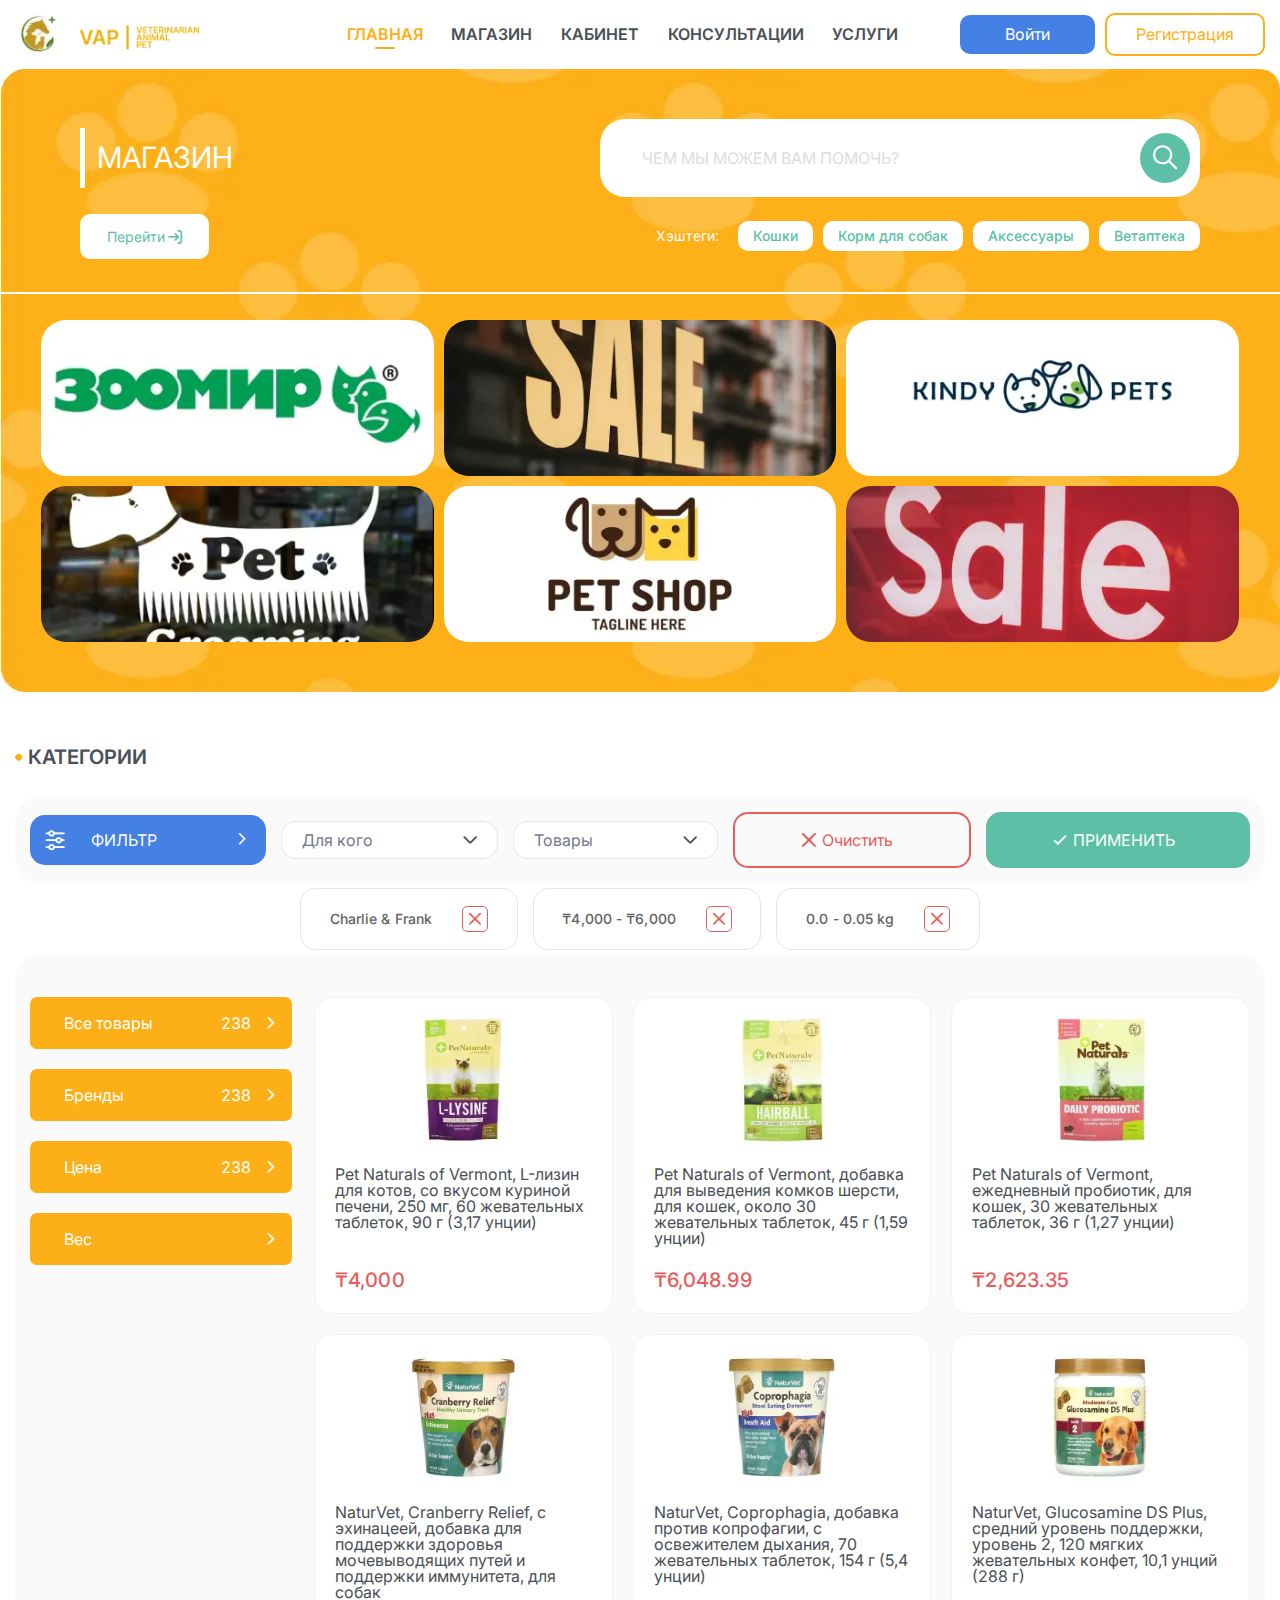
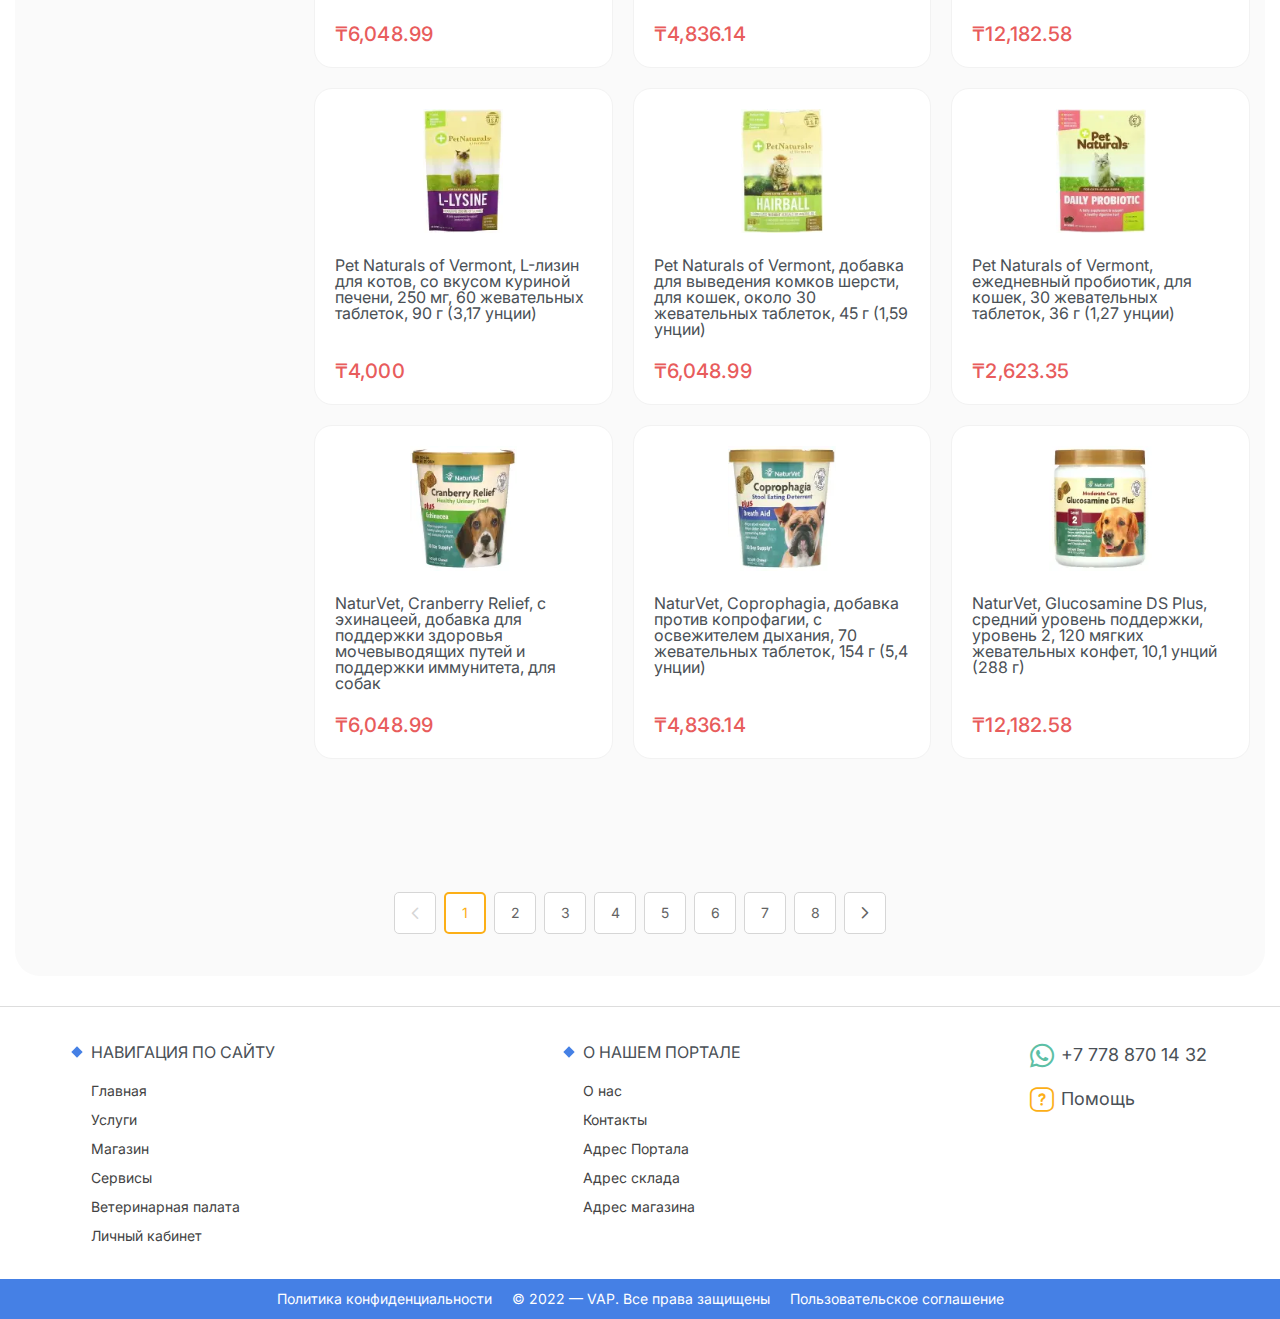
==== commit 6c75ba15: "Add files via upload" ====
--- a/goods.html
+++ b/goods.html
@@ -6,7 +6,7 @@
 	<meta charset="UTF-8">
 	<meta name="format-detection" content="telephone=no">
 	<!-- <style>body{opacity: 0;}</style> -->
-	<link rel="stylesheet" href="css/style.min.css?_v=20221014195753">
+	<link rel="stylesheet" href="css/style.min.css?_v=20221016131716">
 	<link rel="shortcut icon" href="favicon.ico">
 	<!-- <meta name="robots" content="noindex, nofollow"> -->
 	<meta name="viewport" content="width=device-width, initial-scale=1.0">
@@ -499,7 +499,7 @@
 		</div>
 	</div>
 </div> -->
-	<script src="js/app.min.js?_v=20221014195753"></script>
+	<script src="js/app.min.js?_v=20221016131716"></script>
 </body>
 
 </html>--- a/css/style.min.css
+++ b/css/style.min.css
@@ -1 +1 @@
-@charset "UTF-8";@import url(https://fonts.googleapis.com/css?family=Inter:regular,500,600,700&display=swap);@font-face{font-family:icons;font-display:swap;src:url(../fonts/icons.woff2) format("woff2"),url(../fonts/icons.woff) format("woff");font-weight:400;font-style:normal}.checkbox__label::after,.filter-head__open-button::after,.filter-main__title::after,.select__value:after,[class*=_icon-]:before{font-family:icons;font-style:normal;font-weight:400;font-variant:normal;text-transform:none;line-height:1;-webkit-font-smoothing:antialiased;-moz-osx-font-smoothing:grayscale}[class*=_icon-]:before{display:block}._icon-arrow:before{content:"\e900"}._icon-arrow-slider:before{content:"\e901"}._icon-check:before{content:"\e902"}._icon-close:before{content:"\e903"}._icon-exit:before{content:"\e904"}._icon-filter:before{content:"\e905"}._icon-help:before{content:"\e906"}._icon-search:before{content:"\e907"}._icon-whatsapp:before{content:"\e908"}*{padding:0;margin:0;border:0}*,:after,:before{-webkit-box-sizing:border-box;box-sizing:border-box}body,html{height:100%;min-width:320px}body{color:#4a5056;line-height:1;font-family:Inter;font-size:.875rem;-ms-text-size-adjust:100%;-moz-text-size-adjust:100%;-webkit-text-size-adjust:100%;-webkit-font-smoothing:antialiased;-moz-osx-font-smoothing:grayscale}button,input,textarea{font-family:Inter;font-size:inherit}button{cursor:pointer;color:inherit;background-color:inherit}a{color:inherit}a:visited{text-decoration:none}a:hover{text-decoration:none}ul li{list-style:none}img{vertical-align:top}h1,h2,h3,h4,h5,h6{font-weight:inherit;font-size:inherit}.lock body{overflow:hidden;-ms-touch-action:none;touch-action:none;-ms-scroll-chaining:none;overscroll-behavior:none}.wrapper{min-height:100%;display:-webkit-box;display:-ms-flexbox;display:flex;-webkit-box-orient:vertical;-webkit-box-direction:normal;-ms-flex-direction:column;flex-direction:column;overflow:hidden}.wrapper>main{-webkit-box-flex:1;-ms-flex:1 1 auto;flex:1 1 auto}.wrapper>*{min-width:0}[class*=__container]{max-width:87.5rem;-webkit-box-sizing:content-box;box-sizing:content-box;margin:0 auto;padding:0 .9375rem}.button{display:-webkit-inline-box;display:-ms-inline-flexbox;display:inline-flex;-webkit-box-orient:horizontal;-webkit-box-direction:reverse;-ms-flex-direction:row-reverse;flex-direction:row-reverse;-webkit-box-align:center;-ms-flex-align:center;align-items:center;-webkit-column-gap:.1875rem;-moz-column-gap:.1875rem;column-gap:.1875rem;min-height:2.5rem;padding:.75rem 1.5625rem;border-radius:.625rem;background-color:#fff;color:#5dbfa5;text-decoration:none}.button_arrow-slider{-webkit-column-gap:1.8125rem;-moz-column-gap:1.8125rem;column-gap:1.8125rem;color:#fcaf17}.button_arrow-slider::before{font-size:.6875rem;display:-webkit-box;display:-ms-flexbox;display:flex;-webkit-transform:translate(0,10%);-ms-transform:translate(0,10%);transform:translate(0,10%);-webkit-transition:-webkit-transform .3s ease 0s;transition:-webkit-transform .3s ease 0s;-o-transition:transform .3s ease 0s;transition:transform .3s ease 0s;transition:transform .3s ease 0s,-webkit-transform .3s ease 0s}@-webkit-keyframes moveArrow{0%{-webkit-transform:translate(0,10%);transform:translate(0,10%)}50%{-webkit-transform:translate(40%,10%);transform:translate(40%,10%)}100%{-webkit-transform:translate(0,10%);transform:translate(0,10%)}}@keyframes moveArrow{0%{-webkit-transform:translate(0,10%);transform:translate(0,10%)}50%{-webkit-transform:translate(40%,10%);transform:translate(40%,10%)}100%{-webkit-transform:translate(0,10%);transform:translate(0,10%)}}input[type=email],input[type=tel],input[type=text],textarea{-webkit-appearance:none;-moz-appearance:none;appearance:none}.input{width:100%;background-color:#fff;min-height:4.375rem;border-radius:1.5625rem 0 0 1.5625rem;padding:1.6875rem 2.5rem;font-size:1rem;line-height:100%;border:.125rem solid transparent;outline:0}.input::-webkit-input-placeholder{color:#ddd;font-size:inherit;text-transform:uppercase}.input::-moz-placeholder{color:#ddd;font-size:inherit;text-transform:uppercase}.input:-ms-input-placeholder{color:#ddd;font-size:inherit;text-transform:uppercase}.input::-ms-input-placeholder{color:#ddd;font-size:inherit;text-transform:uppercase}.input::placeholder{color:#ddd;font-size:inherit;text-transform:uppercase}.input._form-focus{border:.125rem solid #5dbfa5}textarea.input{resize:none;padding:0 0}.checkbox{position:relative;display:-webkit-box;display:-ms-flexbox;display:flex}.checkbox:not(:last-child){margin-bottom:.625rem}.checkbox span{color:#949494;line-height:120%;letter-spacing:.1px}.checkbox__input{position:absolute;width:0;height:0;opacity:0}.checkbox__input:checked+.checkbox__label:before{background-color:#fcaf17;border:none}.checkbox__input:checked+.checkbox__label:after{display:block}.checkbox__label{-webkit-box-flex:1;-ms-flex:1 1 auto;flex:1 1 auto;cursor:pointer;display:-webkit-inline-box;display:-ms-inline-flexbox;display:inline-flex;-webkit-box-align:center;-ms-flex-align:center;align-items:center;position:relative;gap:.75rem;font-weight:500;line-height:125%;letter-spacing:.1px;color:#636363}.checkbox__label:before{content:"";-ms-flex-item-align:start;align-self:flex-start;-webkit-box-flex:0;-ms-flex:0 0 1.625rem;flex:0 0 1.625rem;width:1.625rem;height:1.625rem;border:1px solid #636363;border-radius:.3125rem}.checkbox__label::after{content:"\e902";position:absolute;top:.4375rem;left:.375rem;font-size:.875rem;color:#fff;display:none}.select{position:relative}.select__body{position:relative}.select__title{color:inherit;text-align:left;border:.5px solid #e5e5e5;background-color:#fff;cursor:pointer;width:100%;border-radius:.9375rem;position:relative;z-index:2}.select__value{display:-webkit-box;display:-ms-flexbox;display:flex;-webkit-box-align:center;-ms-flex-align:center;align-items:center;height:1.875rem;padding:1.125rem 1.25rem;gap:.625rem}.select__value>*{-webkit-box-flex:1;-ms-flex:1 1 auto;flex:1 1 auto}.select__value:after{content:"\e901";-ms-flex-item-align:stretch;-ms-grid-row-align:stretch;align-self:stretch;font-size:.875rem;-webkit-transition:all .3s ease 0s;-o-transition:all .3s ease 0s;transition:all .3s ease 0s;display:-webkit-box;display:-ms-flexbox;display:flex;-webkit-box-pack:center;-ms-flex-pack:center;justify-content:center;-webkit-box-align:center;-ms-flex-align:center;align-items:center;-webkit-transform:rotate(90deg);-ms-transform:rotate(90deg);transform:rotate(90deg)}._select-open .select__value:after{-webkit-transform:rotate(-90deg);-ms-transform:rotate(-90deg);transform:rotate(-90deg)}.select__value._select-pseudo-label::before{content:attr(data-pseudo-label);opacity:.5}.select__content{font-size:1rem;line-height:1;color:#75788b;-webkit-box-flex:1;-ms-flex:1 1 auto;flex:1 1 auto}.select__input{width:100%;background-color:transparent;height:100%}.select__options{color:#000;position:absolute;top:1.25rem;border-radius:0 0 .625rem .625rem;min-width:100%;left:0;background-color:#fff;border:1px solid #d9d9d9;border-top:0;padding-top:1.5625rem;padding-left:.3125rem;padding-right:.3125rem;padding-bottom:.3125rem}.select__scroll{overflow-y:auto;overflow-x:hidden;max-height:200px}.select__option{width:100%;text-align:left;cursor:pointer;padding:5px 15px;color:inherit;border-radius:.625rem}.select__option._select-selected{background-color:#eee}.select__row{display:-webkit-inline-box;display:-ms-inline-flexbox;display:inline-flex;-webkit-box-align:center;-ms-flex-align:center;align-items:center}.select._select-open{z-index:5}._select-tag{cursor:pointer}[class*=-ibg]{position:relative}[class*=-ibg] img{position:absolute;width:100%;height:100%;top:0;left:0;-o-object-fit:cover;object-fit:cover}[class*=-ibg_contain] img{-o-object-fit:contain;object-fit:contain}.title{display:-webkit-box;display:-ms-flexbox;display:flex;-webkit-box-align:center;-ms-flex-align:center;align-items:center;line-height:100%;text-transform:uppercase;color:#fff;position:relative;-webkit-column-gap:.75rem;-moz-column-gap:.75rem;column-gap:.75rem}.title__decor{-ms-flex-item-align:start;align-self:flex-start;height:3.75rem;width:.3125rem;background-color:#fff}.title__subtitle{margin-top:.875rem}.title-block__box{display:-webkit-box;display:-ms-flexbox;display:flex;-webkit-box-align:center;-ms-flex-align:center;align-items:center;line-height:100%;text-transform:uppercase;color:#fff;position:relative;padding-left:1.25rem}.title-block__decor{position:absolute;top:0;left:0;-ms-flex-item-align:start;align-self:flex-start;height:100%;width:.3125rem;background-color:#fff}.title-block__subtitle{font-size:1rem;line-height:1;color:#f2f2f2}.arrows{position:absolute;top:50%;left:0;width:100%;-webkit-transform:translate(0,-100%);-ms-transform:translate(0,-100%);transform:translate(0,-100%);display:-webkit-box;display:-ms-flexbox;display:flex;-webkit-box-pack:justify;-ms-flex-pack:justify;justify-content:space-between;z-index:2}.arrow{font-size:1.75rem;color:#ddd;-webkit-transition:color .3s ease 0s;-o-transition:color .3s ease 0s;transition:color .3s ease 0s}.arrow_prev{-webkit-transform:rotate(-180deg);-ms-transform:rotate(-180deg);transform:rotate(-180deg)}.head-service{display:-webkit-box;display:-ms-flexbox;display:flex;-webkit-box-align:center;-ms-flex-align:center;align-items:center}.head-service__title{-webkit-box-flex:1;-ms-flex:1 1 auto;flex:1 1 auto;font-size:1.25rem;line-height:1;font-weight:600;text-transform:uppercase;position:relative;padding-left:.8125rem}.head-service__title::before{content:"";position:absolute;top:50%;left:0;-webkit-transform:translate(0,-50%);-ms-transform:translate(0,-50%);transform:translate(0,-50%);width:.5rem;height:.5rem;background:url(../img/home/slider/decor.svg) 0 0/100% no-repeat}.head-service__view-all{display:-webkit-inline-box;display:-ms-inline-flexbox;display:inline-flex;-webkit-box-align:center;-ms-flex-align:center;align-items:center;-webkit-box-orient:horizontal;-webkit-box-direction:reverse;-ms-flex-direction:row-reverse;flex-direction:row-reverse;-webkit-column-gap:1rem;-moz-column-gap:1rem;column-gap:1rem;font-size:1rem;line-height:1;text-decoration:none;padding:.4375rem 1.25rem;background-color:rgba(252,175,23,.1);border-radius:1.875rem;color:#fcaf17;-webkit-transition:all .3s ease 0s;-o-transition:all .3s ease 0s;transition:all .3s ease 0s}.head-service__view-all::before{font-size:.625rem;-webkit-transform:translate(0,20%);-ms-transform:translate(0,20%);transform:translate(0,20%)}.info__body{background-color:#4580e5;border-radius:1.5625rem;display:-webkit-box;display:-ms-flexbox;display:flex;-webkit-column-gap:1.875rem;-moz-column-gap:1.875rem;column-gap:1.875rem}.info__body_green{background-color:#5dbfa5;padding-top:0;padding-bottom:0}.info__body_green .info__button::before{font-size:.9375rem;-webkit-transform:translate(0,10%);-ms-transform:translate(0,10%);transform:translate(0,10%);-webkit-column-gap:.375rem;-moz-column-gap:.375rem;column-gap:.375rem}.info__body_blue{background-color:#4580e5}.info__block-title{-webkit-box-flex:1;-ms-flex:1 1 auto;flex:1 1 auto}.info__title:not(:last-child){margin-bottom:.6666666667em}.info__button{background-color:transparent;color:#fff;border:1px solid #fff;-webkit-column-gap:.5rem;-moz-column-gap:.5rem;column-gap:.5rem;-ms-grid-column-align:start;justify-self:start}.info__button::before{font-size:.625rem;-webkit-transform:translate(0,18%);-ms-transform:translate(0,18%);transform:translate(0,18%)}@-webkit-keyframes moveArrowMore{0%{-webkit-transform:translate(0,18%);transform:translate(0,18%)}50%{-webkit-transform:translate(40%,18%);transform:translate(40%,18%)}100%{-webkit-transform:translate(0,18%);transform:translate(0,18%)}}@keyframes moveArrowMore{0%{-webkit-transform:translate(0,18%);transform:translate(0,18%)}50%{-webkit-transform:translate(40%,18%);transform:translate(40%,18%)}100%{-webkit-transform:translate(0,18%);transform:translate(0,18%)}}@keyframes moveArrow{0%{-webkit-transform:translate(0,10%);transform:translate(0,10%)}50%{-webkit-transform:translate(40%,10%);transform:translate(40%,10%)}100%{-webkit-transform:translate(0,10%);transform:translate(0,10%)}}.info__block-text p{font-size:1.25rem;line-height:1;font-weight:500;color:#fff;text-transform:uppercase;max-width:35rem}.info__image{padding-top:.9375rem;padding-bottom:.9375rem;-webkit-box-flex:0;-ms-flex:0 1 34.625rem;flex:0 1 34.625rem}.info__image img{max-width:100%;-o-object-fit:cover;object-fit:cover;height:100%;border-radius:1.25rem}.header{padding:.6875rem 0}.header__container{display:-webkit-box;display:-ms-flexbox;display:flex;-webkit-box-align:center;-ms-flex-align:center;align-items:center;-webkit-box-pack:justify;-ms-flex-pack:justify;justify-content:space-between;-webkit-column-gap:1.25rem;-moz-column-gap:1.25rem;column-gap:1.25rem}.header__logo{position:relative;z-index:10}.header__logo img{max-width:100%}.header__navigation{display:-webkit-box;display:-ms-flexbox;display:flex;-webkit-box-align:center;-ms-flex-align:center;align-items:center}.menu__link{position:relative;text-decoration:none;font-size:1rem;line-height:100%;font-weight:600;text-transform:uppercase;padding-bottom:.3125rem;-webkit-transition:all .3s ease 0s;-o-transition:all .3s ease 0s;transition:all .3s ease 0s}.menu__link._active{color:#fcaf17}.actions-header{position:relative;z-index:10;display:-webkit-box;display:-ms-flexbox;display:flex;-webkit-box-align:center;-ms-flex-align:center;align-items:center;-webkit-column-gap:.625rem;-moz-column-gap:.625rem;column-gap:.625rem}.actions-header__sign-in{padding:.625rem 2.8125rem;background-color:#4580e5;color:#fff;border-radius:.625rem;font-size:1rem;line-height:1.1875;-webkit-transition:background-color .3s ease 0s;-o-transition:background-color .3s ease 0s;transition:background-color .3s ease 0s}.actions-header__sign-up{padding-top:.625rem;padding-bottom:.625rem;background-color:transparent;color:#fcaf17;border-radius:.625rem;font-size:1rem;line-height:1.1875;border:2px solid #fcaf17;-webkit-transition:all .3s ease 0s;-o-transition:all .3s ease 0s;transition:all .3s ease 0s}.icon-menu{display:none}.footer{border-top:1px solid #ddd}.footer__bottom{background-color:#4580e5;display:-webkit-box;display:-ms-flexbox;display:flex;-webkit-column-gap:1.25rem;-moz-column-gap:1.25rem;column-gap:1.25rem;-webkit-box-pack:center;-ms-flex-pack:center;justify-content:center;padding:.8125rem .625rem;-ms-flex-wrap:wrap;flex-wrap:wrap;row-gap:.625rem}.footer__copy,.footer__privacy-policy,.footer__terms{color:#fff;line-height:1}.footer__privacy-policy,.footer__terms{text-decoration:none}.top-footer__body{display:-webkit-box;display:-ms-flexbox;display:flex;-webkit-box-pack:justify;-ms-flex-pack:justify;justify-content:space-between;-webkit-column-gap:1.875rem;-moz-column-gap:1.875rem;column-gap:1.875rem}.top-footer__phone{display:-webkit-box;display:-ms-flexbox;display:flex;font-size:1.125rem;line-height:1.2222222222;-webkit-column-gap:.4375rem;-moz-column-gap:.4375rem;column-gap:.4375rem;text-decoration:none}.top-footer__phone::before{font-size:1.5rem;color:#5dbfa5}.top-footer__phone:not(:last-child){margin-bottom:1.25rem}.top-footer__help{display:-webkit-box;display:-ms-flexbox;display:flex;font-size:1.125rem;line-height:1.2222222222;-webkit-column-gap:.4375rem;-moz-column-gap:.4375rem;column-gap:.4375rem;text-decoration:none}.top-footer__help::before{font-size:1.5rem;color:#fcaf17}.item-footer__title{font-size:1rem;line-height:1;text-transform:uppercase;position:relative;display:-webkit-box;display:-ms-flexbox;display:flex;-webkit-box-orient:horizontal;-webkit-box-direction:reverse;-ms-flex-direction:row-reverse;flex-direction:row-reverse;padding-left:1.125rem;-webkit-column-gap:.625rem;-moz-column-gap:.625rem;column-gap:.625rem}.item-footer__title._spoller-active::before{-webkit-transform:translate(0,10%) rotate(-90deg);-ms-transform:translate(0,10%) rotate(-90deg);transform:translate(0,10%) rotate(-90deg)}.item-footer__title::after{content:"";position:absolute;top:0;left:0;-webkit-transform:translate(0,50%) rotate(-45deg);-ms-transform:translate(0,50%) rotate(-45deg);transform:translate(0,50%) rotate(-45deg);width:.5rem;height:.5rem;background-color:#4580e5}.item-footer__title::before{display:none}.item-footer__body{padding-top:1.5rem;padding-left:1.125rem}.item-footer__list{display:-ms-grid;display:grid;row-gap:.9375rem}.item-footer__link{color:#434343;text-decoration:none}.home__main-block{padding-bottom:1.5625rem}.home__profiles{padding:1.5625rem 0}.home__vap-slider{padding:1.5625rem 0}.home__get-help{padding:1.5625rem 0}.home__gov-services{padding:1.5625rem 0}.home__services{padding:1.5625rem 0}.home__com-services{padding:1.5625rem 0}.home__map{padding:1.5625rem 0}.no-webp .main-block__container{background:url(../img/home/main-block/bg.jpg) 0 0/cover no-repeat}.main-block__container{padding:3.125rem 0;border-radius:1.25rem}.main-block__top:not(:last-child){margin-bottom:1.625rem}.main-block__bottom{display:-ms-grid;display:grid;-ms-grid-columns:(1fr)[3];grid-template-columns:repeat(3,1fr);gap:.625rem;justify-items:center}.main-block__item{max-width:26.875rem}.main-block__item img{max-width:100%;border-radius:1.5625rem}.top-main{padding-bottom:2.0625rem;border-bottom:.125rem solid #fff}.top-main__head{display:-webkit-box;display:-ms-flexbox;display:flex;-webkit-box-align:center;-ms-flex-align:center;align-items:center;-webkit-box-pack:justify;-ms-flex-pack:justify;justify-content:space-between;-webkit-column-gap:1.25rem;-moz-column-gap:1.25rem;column-gap:1.25rem}.top-main__head:not(:last-child){margin-bottom:1.0625rem}.top-main__form{-webkit-box-flex:1;-ms-flex:1 1 auto;flex:1 1 auto;max-width:37.5rem}.top-main__search-form{display:-webkit-box;display:-ms-flexbox;display:flex}.top-main__search{min-height:4.375rem;border-radius:0 1.5625rem 1.5625rem 0;background-color:#fff;padding:.625rem}.top-main__search::before{width:3.125rem;height:3.125rem;background-color:#5dbfa5;border-radius:50%;display:-webkit-box;display:-ms-flexbox;display:flex;-webkit-box-pack:center;-ms-flex-pack:center;justify-content:center;-webkit-box-align:center;-ms-flex-align:center;align-items:center;color:#fff;font-size:1.5rem}.top-main__actions{display:-webkit-box;display:-ms-flexbox;display:flex;-webkit-box-align:center;-ms-flex-align:center;align-items:center;-webkit-column-gap:4.375rem;-moz-column-gap:4.375rem;column-gap:4.375rem;-webkit-box-pack:justify;-ms-flex-pack:justify;justify-content:space-between}.top-main__button{-ms-flex-item-align:start;align-self:flex-start;border:.125rem solid transparent;-webkit-transition:border .3s ease 0s;-o-transition:border .3s ease 0s;transition:border .3s ease 0s}.top-main__hashtags{display:-webkit-box;display:-ms-flexbox;display:flex;-ms-flex-wrap:wrap;flex-wrap:wrap;max-width:31.25rem;gap:.625rem}.top-main__box{display:-webkit-box;display:-ms-flexbox;display:flex;-webkit-column-gap:1.1875rem;-moz-column-gap:1.1875rem;column-gap:1.1875rem;max-width:37.5rem}.top-main__hash-name{color:#fff;padding-top:.5rem}.top-main__hashtag{padding:.5rem .9375rem;background-color:#fff;border-radius:.625rem;font-weight:500;color:#5dbfa5;text-decoration:none}.profiles__container{display:-ms-grid;display:grid;-ms-grid-columns:(1fr)[2];grid-template-columns:repeat(2,1fr);-webkit-column-gap:2.5rem;-moz-column-gap:2.5rem;column-gap:2.5rem}.profile{display:-webkit-box;display:-ms-flexbox;display:flex;-webkit-box-orient:vertical;-webkit-box-direction:normal;-ms-flex-direction:column;flex-direction:column;border-radius:1.5625rem;padding-right:1.25rem}.profile_orange{background-color:#fcaf17}.profile_blue{background-color:#4580e5}.profile_green{background-color:#5dbfa5}.profile__data{height:100%;display:-ms-grid;display:grid;-ms-grid-columns:(auto)[2];grid-template-columns:repeat(2,auto);-webkit-box-pack:start;-ms-flex-pack:start;justify-content:start}.profile__avatar img{max-width:100%;border:.25rem solid #fff;border-radius:50%;-o-object-fit:cover;object-fit:cover;height:100%}.profile__title{font-size:1.25rem;max-width:18.125rem}.profile__title:not(:last-child){margin-bottom:1.05em}.profile__title span{height:2.8125rem}.profile__text{max-width:10rem;line-height:1;color:#fff}.profile__text_help{max-width:none}.profile__button{-ms-flex-item-align:end;-ms-grid-row-align:end;align-self:end}.profile__button_blue{color:#4580e5}.profile__button_questions{background-color:transparent;border:1px solid #fff;color:#fff;padding:.625rem .9375rem;-webkit-column-gap:.5rem;-moz-column-gap:.5rem;column-gap:.5rem}.profile__button_social{color:#5dbfa5;padding:.625rem .9375rem;-webkit-column-gap:.5rem;-moz-column-gap:.5rem;column-gap:.5rem}.vap-slider__service-head:not(:last-child){margin-bottom:1.875rem}.vap-slider__slider{position:relative}.vap-slider__body{position:relative;max-width:95%;margin:0 auto}.vap-slider__body:not(:last-child){margin-bottom:1.25rem}.vap-slider__pagination{display:-ms-grid;display:grid;grid-auto-flow:column;-webkit-box-pack:center;-ms-flex-pack:center;justify-content:center;-webkit-column-gap:.625rem;-moz-column-gap:.625rem;column-gap:.625rem;margin:0 auto}.vap-slider__pagination .swiper-pagination-bullet{cursor:pointer;width:1.25rem;height:1.25rem;position:relative}.vap-slider__pagination .swiper-pagination-bullet::before{content:"";position:absolute;top:50%;left:50%;-webkit-transform:translate(-50%,-50%);-ms-transform:translate(-50%,-50%);transform:translate(-50%,-50%);width:.625rem;height:.625rem;border-radius:50%;background-color:#e5e5e5}.vap-slider__pagination .swiper-pagination-bullet-active::before{background-color:#fcaf17}.slide-vap__item{display:-ms-grid;display:grid;justify-items:center;text-align:center;border:1px solid rgba(0,0,0,.07);border-radius:1.25rem;padding-top:1.6875rem;padding-bottom:.625rem;padding-left:1.25rem;padding-right:1.25rem;height:100%}.slide-vap__icon:not(:last-child){margin-bottom:1.4375rem}.slide-vap__title{font-size:1rem;line-height:1.28;letter-spacing:.15px;color:#434343;font-weight:500}.slide-vap__title:not(:last-child){margin-bottom:2.125em}.slide-vap__text{line-height:120%;letter-spacing:.1px;color:#636363;max-width:10.625rem}.slide-vap__text:not(:last-child){margin-bottom:2.3571428571em}.slide-vap__button{-ms-grid-column-align:end;justify-self:end;display:-webkit-box;display:-ms-flexbox;display:flex;-webkit-box-align:center;-ms-flex-align:center;align-items:center;-webkit-box-orient:horizontal;-webkit-box-direction:reverse;-ms-flex-direction:row-reverse;flex-direction:row-reverse;-webkit-column-gap:.6875rem;-moz-column-gap:.6875rem;column-gap:.6875rem;padding:.625rem .9375rem;border:.09375rem solid #fcaf17;border-radius:.625rem;background-color:transparent;color:#fcaf17}.slide-vap__button::before{font-size:.625rem;-webkit-transform:translate(0,18%);-ms-transform:translate(0,18%);transform:translate(0,18%)}@-webkit-keyframes moveArrowSlider{0%{-webkit-transform:translate(0,18%);transform:translate(0,18%)}50%{-webkit-transform:translate(40%,18%);transform:translate(40%,18%)}100%{-webkit-transform:translate(0,18%);transform:translate(0,18%)}}@keyframes moveArrowSlider{0%{-webkit-transform:translate(0,18%);transform:translate(0,18%)}50%{-webkit-transform:translate(40%,18%);transform:translate(40%,18%)}100%{-webkit-transform:translate(0,18%);transform:translate(0,18%)}}.services__head:not(:last-child){margin-bottom:1.875rem}.services__body{background-color:#f7f7f7;border-radius:1.5625rem;display:-ms-grid;display:grid;grid-template-columns:repeat(auto-fit,minmax(18.125rem,1fr));gap:1.5625rem}.item-services{background-color:#fff;border:1px solid #f2f2f2;border-radius:1.25rem;padding-bottom:.625rem;position:relative}.item-services__head{display:-webkit-box;display:-ms-flexbox;display:flex;-webkit-column-gap:1.25rem;-moz-column-gap:1.25rem;column-gap:1.25rem;-webkit-box-align:center;-ms-flex-align:center;align-items:center}.item-services__head:not(:last-child){margin-bottom:.9375rem}.item-services__icon{-ms-flex-item-align:start;align-self:flex-start;width:3.75rem;height:3.75rem;border-radius:.9375rem;background-color:#f7f7f7;display:-webkit-box;display:-ms-flexbox;display:flex;-webkit-box-pack:center;-ms-flex-pack:center;justify-content:center;-webkit-box-align:center;-ms-flex-align:center;align-items:center}.item-services__title{line-height:1;font-weight:600;color:#4a5056;text-transform:uppercase;max-width:7.875rem;padding-right:.3125rem}.item-services__text{max-width:15.0625rem}.item-services__text:not(:last-child){margin-bottom:4.1875rem}.item-services__button{position:absolute;bottom:0;right:0;padding:.8125rem 1.5rem;border-radius:1.25rem 0;background-color:#5dbfa5;color:#fff;display:-webkit-box;display:-ms-flexbox;display:flex;-webkit-box-orient:horizontal;-webkit-box-direction:reverse;-ms-flex-direction:row-reverse;flex-direction:row-reverse;-webkit-column-gap:.3125rem;-moz-column-gap:.3125rem;column-gap:.3125rem;-webkit-box-align:center;-ms-flex-align:center;align-items:center}.item-services__button::before{font-size:.625rem;-webkit-transform:translate(0,10%);-ms-transform:translate(0,10%);transform:translate(0,10%)}.item-services__button_blue{background-color:#4580e5}@keyframes moveArrow{0%{-webkit-transform:translate(0,10%);transform:translate(0,10%)}50%{-webkit-transform:translate(40%,10%);transform:translate(40%,10%)}100%{-webkit-transform:translate(0,10%);transform:translate(0,10%)}}.map__title{color:#fcaf17}.map__title span{background-color:#fcaf17}.map__title:not(:last-child){margin-bottom:1.25rem}.map__item{width:100%;border-radius:1.5625rem;border:.625rem solid #fcaf17}.goods__category{padding:1.875rem 0}.category__title{-webkit-box-flex:1;-ms-flex:1 1 auto;flex:1 1 auto;font-size:1.25rem;line-height:1;font-weight:600;text-transform:uppercase;position:relative;padding-left:.8125rem}.category__title::before{content:"";position:absolute;top:50%;left:0;-webkit-transform:translate(0,-50%);-ms-transform:translate(0,-50%);transform:translate(0,-50%);width:.5rem;height:.5rem;background:url(../img/home/slider/decor.svg) 0 0/100% no-repeat}.category__title:not(:last-child){margin-bottom:1.5em}.category__head:not(:last-child){margin-bottom:.3125rem}.category__main{padding:2.625rem .9375rem}.filter-head__form-box{display:-webkit-box;display:-ms-flexbox;display:flex;-webkit-box-align:center;-ms-flex-align:center;align-items:center;padding:.9375rem;border-radius:1.5625rem;background-color:#fafafa;-webkit-column-gap:.9375rem;-moz-column-gap:.9375rem;column-gap:.9375rem}.filter-head__form-box:not(:last-child){margin-bottom:.9375rem}.filter-head__open-button{display:-webkit-box;display:-ms-flexbox;display:flex;-webkit-box-align:center;-ms-flex-align:center;align-items:center;-webkit-column-gap:1.625rem;-moz-column-gap:1.625rem;column-gap:1.625rem;padding-top:.9375rem;padding-bottom:.9375rem;padding-left:.9375rem;border-radius:.9375rem;background-color:#4580e5;color:#fff;font-size:1rem;line-height:1;text-transform:uppercase;position:relative}.filter-head__open-button::before{font-size:1.25rem}.filter-head__open-button::after{content:"\e901";position:absolute;top:1.125rem;right:1.125rem;font-size:.75rem;font-weight:300}.filter-head__form{display:-webkit-box;display:-ms-flexbox;display:flex;-webkit-box-align:center;-ms-flex-align:center;align-items:center;-webkit-box-flex:1;-ms-flex:1 1 auto;flex:1 1 auto;-webkit-column-gap:.9375rem;-moz-column-gap:.9375rem;column-gap:.9375rem}.filter-head__items{display:-webkit-box;display:-ms-flexbox;display:flex;-webkit-box-align:center;-ms-flex-align:center;align-items:center;gap:.9375rem;-webkit-box-pack:center;-ms-flex-pack:center;justify-content:center;-ms-flex-wrap:wrap;flex-wrap:wrap}.filter-head__item{display:-webkit-box;display:-ms-flexbox;display:flex;-webkit-box-align:center;-ms-flex-align:center;align-items:center;-webkit-column-gap:1.875rem;-moz-column-gap:1.875rem;column-gap:1.875rem;background-color:#fff;border:.5px solid #e6e6e6;border-radius:.9375rem}.filter-head__text{font-weight:500;line-height:1.25;letter-spacing:.1px;color:#636363}.filter-head__close-button{-webkit-box-flex:0;-ms-flex:0 0 1.625rem;flex:0 0 1.625rem;width:1.625rem;height:1.625rem;border-radius:.3125rem;border:1px solid #e85c5c;-webkit-transition:all .3s ease 0s;-o-transition:all .3s ease 0s;transition:all .3s ease 0s}.filter-head__close-button::before{font-size:.75rem;color:#e85c5c;-webkit-transition:all .3s ease 0s;-o-transition:all .3s ease 0s;transition:all .3s ease 0s}.form-filter-head__item{-webkit-box-flex:1;-ms-flex:1 1 auto;flex:1 1 auto;min-width:18.125rem}.form-filter-head__item-box{display:-webkit-box;display:-ms-flexbox;display:flex;-webkit-column-gap:.9375rem;-moz-column-gap:.9375rem;column-gap:.9375rem;-webkit-box-flex:1;-ms-flex:1 1 auto;flex:1 1 auto;row-gap:.9375rem}.form-filter-head__button-box{display:-webkit-box;display:-ms-flexbox;display:flex;-webkit-column-gap:.9375rem;-moz-column-gap:.9375rem;column-gap:.9375rem;row-gap:.9375rem}.form-filter-head__reset,.form-filter-head__submit{border-radius:.9375rem;padding-top:1.125rem;padding-bottom:1.125rem;display:-webkit-box;display:-ms-flexbox;display:flex;-webkit-box-align:center;-ms-flex-align:center;align-items:center;font-size:1rem;line-height:1;-webkit-column-gap:.375rem;-moz-column-gap:.375rem;column-gap:.375rem}.form-filter-head__reset::before,.form-filter-head__submit::before{font-size:.875rem}.form-filter-head__reset{border:.125rem solid #e85c5c;background-color:transparent;color:#e85c5c;-webkit-transition:all .3s ease 0s;-o-transition:all .3s ease 0s;transition:all .3s ease 0s}.form-filter-head__submit{color:#fff;background-color:#5dbfa5;text-transform:uppercase;-webkit-transition:background-color .3s ease 0s;-o-transition:background-color .3s ease 0s;transition:background-color .3s ease 0s}.main-category{background-color:#fafafa;border-radius:1.5625rem;display:-ms-grid;display:grid;-ms-grid-columns:.28fr 1fr;grid-template-columns:.28fr 1fr;-webkit-box-align:start;-ms-flex-align:start;align-items:start;-webkit-column-gap:1.375rem;-moz-column-gap:1.375rem;column-gap:1.375rem}.main-category__cards{display:-ms-grid;display:grid;grid-template-columns:repeat(auto-fit,minmax(18.125rem,1fr));gap:1.25rem}.filter-main__title{width:100%;border-radius:.4375rem;background-color:#fcaf17;padding-top:1.125rem;padding-bottom:1.125rem;padding-left:2.125rem;padding-right:2.5625rem;display:-webkit-box;display:-ms-flexbox;display:flex;-webkit-box-align:center;-ms-flex-align:center;align-items:center;font-size:1rem;line-height:1;color:#fff;position:relative}.filter-main__title::after{content:"\e901";position:absolute;top:1.28125rem;right:.9375rem;font-size:.75rem;-webkit-transition:-webkit-transform .3s ease 0s;transition:-webkit-transform .3s ease 0s;-o-transition:transform .3s ease 0s;transition:transform .3s ease 0s;transition:transform .3s ease 0s,-webkit-transform .3s ease 0s}.filter-main__title._spoller-active::after{-webkit-transform:rotate(-90deg);-ms-transform:rotate(-90deg);transform:rotate(-90deg)}.filter-main__name{-webkit-box-flex:1;-ms-flex:1 1 auto;flex:1 1 auto;text-align:left}.filter-main__body{padding-top:.625rem}.filter-main .checkbox,.filter-main__item{width:100%;border-radius:.4375rem;background-color:#fff;padding-top:1.125rem;padding-bottom:1.125rem;padding-left:2.125rem;padding-right:.875rem;display:-webkit-box;display:-ms-flexbox;display:flex;-webkit-box-align:center;-ms-flex-align:center;align-items:center;-webkit-column-gap:.9375rem;-moz-column-gap:.9375rem;column-gap:.9375rem;text-decoration:none;border:1px solid #e6e6e6}.filter-main__item:not(:last-child){margin-bottom:.625rem}.filter-main__text{-webkit-box-flex:1;-ms-flex:1 1 auto;flex:1 1 auto;color:#636363;line-height:125%;letter-spacing:.1px}.filter-main__number{color:#949494}.filter-main__arrow{padding-left:.5rem}.filter-main__arrow::before{font-size:.75rem}.card-main{text-decoration:none}.card-main__body{border:1px solid #f2f2f2;border-radius:1.125rem;background-color:#fff;padding:1.25rem;display:-webkit-box;display:-ms-flexbox;display:flex;-webkit-box-orient:vertical;-webkit-box-direction:normal;-ms-flex-direction:column;flex-direction:column;height:100%}.card-main__image{padding-bottom:48.4848484848%}.card-main__image:not(:last-child){margin-bottom:1.5rem}.card-main__text{-webkit-box-flex:1;-ms-flex:1 1 auto;flex:1 1 auto;font-size:1rem;line-height:1;color:#4a5056}.card-main__text:not(:last-child){margin-bottom:1.375em}.card-main__price{font-size:1.25rem;line-height:125%;font-weight:500;color:#e85c5c;letter-spacing:.1px}.pagging{-ms-grid-column-span:2;grid-column:span 2;display:-webkit-box;display:-ms-flexbox;display:flex;-webkit-box-pack:center;-ms-flex-pack:center;justify-content:center;-webkit-box-align:center;-ms-flex-align:center;align-items:center;-webkit-column-gap:.5rem;-moz-column-gap:.5rem;column-gap:.5rem}.pagging__arrow{-webkit-box-flex:0;-ms-flex:0 0 2.625rem;flex:0 0 2.625rem;height:2.625rem;border-radius:.3125rem;border:1px solid #d6d6d6;background-color:#fff;padding:.375rem .75rem;color:#636363}.pagging__arrow::before{font-size:.75rem;padding:0;line-height:0;color:#636363}.pagging__arrow:disabled::before{color:#d6d6d6}.pagging__arrow_left{-webkit-transform:rotate(-180deg);-ms-transform:rotate(-180deg);transform:rotate(-180deg)}.pagging__list{display:-webkit-box;display:-ms-flexbox;display:flex;-webkit-column-gap:.5rem;-moz-column-gap:.5rem;column-gap:.5rem}.pagging__link{display:-webkit-box;display:-ms-flexbox;display:flex;-webkit-box-pack:center;-ms-flex-pack:center;justify-content:center;-webkit-box-align:center;-ms-flex-align:center;align-items:center;width:2.625rem;height:2.625rem;border-radius:.3125rem;border:1px solid #d6d6d6;background-color:#fff;padding:.375rem .75rem;text-decoration:none;color:#636363;line-height:1.5714285714}.pagging__link._active{border:2px solid #fcaf17;color:#fcaf17}.swiper{overflow:hidden}.swiper-wrapper{width:100%;height:100%;-webkit-box-sizing:content-box;box-sizing:content-box;display:-webkit-box;display:-ms-flexbox;display:flex;position:relative}.swiper-vertical .swiper-wrapper{-webkit-box-orient:vertical;-webkit-box-direction:normal;-ms-flex-direction:column;flex-direction:column}.swiper-autoheight .swiper-wrapper{-webkit-box-align:start;-ms-flex-align:start;align-items:flex-start}.swiper-initialized .swiper-slide{-ms-flex-negative:0;flex-shrink:0}.swiper-android .swiper-slide,.swiper-android .swiper-wrapper{-webkit-transform:translate3d(0,0,0);transform:translate3d(0,0,0)}.swiper-button-lock{display:none!important}@media (min-width:61.99875em){.main-category__filter:not(:last-child){margin-bottom:1.25rem}}@media (min-width:71.875em){.menu__list{display:-webkit-box;display:-ms-flexbox;display:flex;-ms-flex-wrap:wrap;flex-wrap:wrap;row-gap:1.25rem}.menu__link._active::before{content:"";position:absolute;bottom:0;left:50%;-webkit-transform:translate(-50%,0);-ms-transform:translate(-50%,0);transform:translate(-50%,0);width:1.25rem;height:.125rem;background-color:#fcaf17;border-radius:.625rem}}@media (min-width:71.875em) and (min-width:89.375em){.menu__list{-webkit-column-gap:1.875rem;-moz-column-gap:1.875rem;column-gap:1.875rem}}@media (min-width:87.5em){.arrow_prev{padding-left:.0000000625rem}.header__navigation{-webkit-column-gap:6.8125rem;-moz-column-gap:6.8125rem;column-gap:6.8125rem}.top-footer__body{padding-top:2.5rem}.top-footer__body{padding-bottom:2.5rem}.top-footer__body{padding-left:4.1875rem}.top-footer__body{padding-right:4.1875rem}.filter-head__open-button{padding-right:8rem}.form-filter-head__reset,.form-filter-head__submit{padding-left:4.625rem}.form-filter-head__reset,.form-filter-head__submit{padding-right:5.375rem}}@media (min-width:89.375em){.title{font-size:1.875rem}.title-block__box{font-size:1.875rem}.info__body{padding-top:2.8125rem}.info__body{padding-bottom:2.8125rem}.info__body{padding-left:6.25rem}.info__body{padding-right:6.25rem}.info__block-title_image{padding-top:2.8125rem}.info__block-title_image{padding-bottom:2.8125rem}.info__block-text p:not(:last-child){margin-bottom:1.5625rem}.main-block__bottom{padding-left:2.8125rem}.main-block__bottom{padding-right:2.8125rem}.top-main__body{padding-left:5.625rem}.top-main__body{padding-right:5.625rem}.profile{padding-top:2.5rem}.profile{padding-left:2.5rem}.profile{padding-bottom:2.5rem}.profile__data{-webkit-column-gap:2.5rem;-moz-column-gap:2.5rem;column-gap:2.5rem}.profile__avatar{width:9.375rem}.profile__avatar{height:9.375rem}.services__body{padding:2.5rem}.item-services{padding-top:1.875rem}.item-services{padding-left:1.875rem}.item-services{padding-right:3.0625rem}.item-services__title{font-size:1.125rem}.map__title{padding-left:6.3125rem}.map__item{min-height:42.125rem}.filter-head__item{padding-top:1.125rem}.filter-head__item{padding-bottom:1.125rem}.filter-head__item{padding-left:1.875rem}.filter-head__item{padding-right:1.875rem}.main-category__cards:not(:last-child){margin-bottom:9.375rem}}@media (min-width:30em){.actions-header__sign-up{padding-left:1.8125rem}.actions-header__sign-up{padding-right:1.8125rem}}@media (max-width:75em){.header__navigation{-webkit-column-gap:1.875rem;-moz-column-gap:1.875rem;column-gap:1.875rem}}@media (max-width:62em){.form-filter-head__reset,.form-filter-head__submit{padding-left:3.125rem}.form-filter-head__reset,.form-filter-head__submit{padding-right:3.125rem}}@media (max-width:50em){.info__body{display:-ms-grid;display:grid;row-gap:1.25rem}.info__body_green{display:-webkit-box;display:-ms-flexbox;display:flex;row-gap:1.25rem}.main-block__bottom{-ms-grid-columns:(1fr)[2];grid-template-columns:repeat(2,1fr)}}@media (max-width:48em){.top-footer__body{padding-top:1.25rem}.top-footer__body{padding-bottom:1.25rem}.top-footer__body{padding-left:1.25rem}.top-footer__body{padding-right:1.25rem}}@media (max-width:20em){.title{font-size:1.5625rem}.title-block__box{font-size:1.5625rem}.info__body{padding-top:1.25rem}.info__body{padding-bottom:1.25rem}.info__body{padding-left:1.25rem}.info__body{padding-right:1.25rem}.info__block-title_image{padding-top:1.25rem}.info__block-title_image{padding-bottom:1.25rem}.info__block-text p:not(:last-child){margin-bottom:.9375rem}.actions-header__sign-up{padding-left:1.25rem}.actions-header__sign-up{padding-right:1.25rem}.main-block__bottom{padding-left:.9375rem}.main-block__bottom{padding-right:.9375rem}.top-main__body{padding-left:.9375rem}.top-main__body{padding-right:.9375rem}.profile{padding-top:1.25rem}.profile{padding-left:1.25rem}.profile{padding-bottom:1.25rem}.profile__data{-webkit-column-gap:.625rem;-moz-column-gap:.625rem;column-gap:.625rem}.profile__avatar{width:5rem}.profile__avatar{height:5rem}.services__body{padding:1.25rem}.item-services{padding-top:1.25rem}.item-services{padding-left:1.25rem}.item-services{padding-right:1.25rem}.item-services__title{font-size:1rem}.map__title{padding-left:.0000000625rem}.map__item{min-height:18.75rem}.filter-head__item{padding-top:.625rem}.filter-head__item{padding-bottom:.625rem}.filter-head__item{padding-left:1.25rem}.filter-head__item{padding-right:1.25rem}.main-category__cards:not(:last-child){margin-bottom:1.875rem}}@media (max-width:71.875em){.menu__body{position:fixed;top:0;left:-110%;width:100%;height:100%;background-color:#fff;padding-top:6.25rem;padding-left:.9375rem;padding-right:.9375rem;padding-bottom:1.25rem;overflow:auto;-webkit-transition:left .5s ease 0s;-o-transition:left .5s ease 0s;transition:left .5s ease 0s;z-index:5}.menu__body::before{content:"";position:fixed;top:0;left:-110%;width:100%;background-color:#fff;z-index:1;-webkit-transition:left .5s ease 0s;-o-transition:left .5s ease 0s;transition:left .5s ease 0s}.menu-open .menu__body{left:0}.menu-open .menu__body::before{left:0}.menu__list:not(:last-child){margin-bottom:1.25rem}.menu__item:not(:last-child){margin-bottom:1.25rem}.menu__link{font-size:1.5625rem}.icon-menu{display:block;position:relative;width:1.875rem;height:1.125rem;z-index:10}.icon-menu span,.icon-menu::after,.icon-menu::before{content:"";-webkit-transition:all .3s ease 0s;-o-transition:all .3s ease 0s;transition:all .3s ease 0s;right:0;position:absolute;width:100%;height:.125rem;background-color:#000}.icon-menu::before{top:0}.icon-menu::after{bottom:0}.icon-menu span{top:calc(50% - .0625rem)}.menu-open .icon-menu span{width:0}.menu-open .icon-menu::before{top:calc(50% - .0625rem);-webkit-transform:rotate(-45deg);-ms-transform:rotate(-45deg);transform:rotate(-45deg)}.menu-open .icon-menu::after{bottom:calc(50% - .0625rem);-webkit-transform:rotate(45deg);-ms-transform:rotate(45deg);transform:rotate(45deg)}}@media (max-width:71.875em) and (any-hover:none){.icon-menu{cursor:default}}@media (max-width:68.75em){.filter-head__form-box{display:block}.filter-head__open-button{padding-right:5rem}}@media (max-width:61.99875em){.arrows{display:none}.profiles__container{display:block}.profile:not(:last-child){margin-bottom:1.25rem}.vap-slider__body{max-width:none}.filter-head__open-button:not(:last-child){margin-bottom:1.25rem}.filter-head__form{-webkit-box-orient:vertical;-webkit-box-direction:normal;-ms-flex-direction:column;flex-direction:column;-webkit-box-align:start;-ms-flex-align:start;align-items:flex-start}.filter-head__form:not(:last-child){margin-bottom:1.25rem}.filter-head__items{-webkit-box-pack:start;-ms-flex-pack:start;justify-content:flex-start}.form-filter-head__item-box{width:100%;-ms-flex-wrap:wrap;flex-wrap:wrap;-webkit-box-ordinal-group:3;-ms-flex-order:2;order:2}.form-filter-head__item-box:not(:last-child){margin-top:.9375rem}.form-filter-head__button-box{-ms-flex-wrap:wrap;flex-wrap:wrap;-webkit-box-ordinal-group:2;-ms-flex-order:1;order:1}.main-category{-ms-grid-columns:1fr;grid-template-columns:1fr}.main-category__filters{display:-ms-grid;display:grid;grid-template-columns:repeat(auto-fit,minmax(18.125rem,1fr));gap:.9375rem}.main-category__filters:not(:last-child){margin-bottom:1.25rem}}@media (max-width:47.99875em){.top-footer__body{display:block}.item-footer:not(:last-child){margin-bottom:1.25rem}.item-footer__title::before{display:block;font-size:.75rem;-webkit-transform:translate(0,10%) rotate(90deg);-ms-transform:translate(0,10%) rotate(90deg);transform:translate(0,10%) rotate(90deg);-webkit-transition:-webkit-transform .3s ease 0s;transition:-webkit-transform .3s ease 0s;-o-transition:transform .3s ease 0s;transition:transform .3s ease 0s;transition:transform .3s ease 0s,-webkit-transform .3s ease 0s}.item-footer__link{font-size:1.25rem}.top-main__head{-webkit-box-align:stretch;-ms-flex-align:stretch;align-items:stretch;-webkit-box-orient:vertical;-webkit-box-direction:normal;-ms-flex-direction:column;flex-direction:column;-webkit-column-gap:0;-moz-column-gap:0;column-gap:0;row-gap:1.25rem;-webkit-box-pack:start;-ms-flex-pack:start;justify-content:flex-start}.top-main__form{max-width:none}.top-main__actions{-webkit-box-orient:vertical;-webkit-box-direction:reverse;-ms-flex-direction:column-reverse;flex-direction:column-reverse;-webkit-box-align:start;-ms-flex-align:start;align-items:flex-start}.top-main__button:not(:last-child){margin-top:1.25rem}.top-main__button:not(:last-child){margin-bottom:1.25rem}}@media (max-width:34.375em){.info__body{margin:0 -.625rem}.info__button{width:100%;-webkit-box-pack:center;-ms-flex-pack:center;justify-content:center}.info__image{display:none}.main-block__bottom{-ms-grid-columns:1fr;grid-template-columns:1fr}}@media (max-width:31.25em){.form-filter-head__reset,.form-filter-head__submit{width:100%;-webkit-box-pack:center;-ms-flex-pack:center;justify-content:center}}@media (max-width:29.99875em){.head-service{-webkit-box-orient:vertical;-webkit-box-direction:normal;-ms-flex-direction:column;flex-direction:column;row-gap:1.25rem;-webkit-box-align:start;-ms-flex-align:start;align-items:flex-start}.profile{margin:0 -.625rem}.profile__data{-webkit-box-orient:horizontal;-webkit-box-direction:reverse;-ms-flex-direction:row-reverse;flex-direction:row-reverse}.profile__data:not(:last-child){margin-bottom:.9375rem}.profile__avatar{-webkit-box-ordinal-group:3;-ms-flex-order:2;order:2}.profile__info{-webkit-box-ordinal-group:2;-ms-flex-order:1;order:1}.profile__title{max-width:none}.profile__title:not(:last-child){margin-bottom:.75em}.profile__text{max-width:none}.profile__button{-webkit-box-pack:center;-ms-flex-pack:center;justify-content:center;width:100%}.services__body{margin:0 -.9375rem}.item-services__button{width:100%;-webkit-box-pack:center;-ms-flex-pack:center;justify-content:center}.filter-head__form-box{margin:0 -.625rem}.main-category{margin:0 -.625rem}}@media (min-width:20em) and (max-width:89.375em){@supports (font-size:clamp(1.5625rem ,1.4724099099rem + 0.4504504505vw ,1.875rem)){.title{font-size:clamp(1.5625rem ,1.4724099099rem + .4504504505vw ,1.875rem)}}@supports not (font-size:clamp(1.5625rem ,1.4724099099rem + 0.4504504505vw ,1.875rem)){.title{font-size:calc(1.5625rem + .3125 * (100vw - 20rem)/ 69.375)}}@supports (font-size:clamp(1.5625rem ,1.4724099099rem + 0.4504504505vw ,1.875rem)){.title-block__box{font-size:clamp(1.5625rem ,1.4724099099rem + .4504504505vw ,1.875rem)}}@supports not (font-size:clamp(1.5625rem ,1.4724099099rem + 0.4504504505vw ,1.875rem)){.title-block__box{font-size:calc(1.5625rem + .3125 * (100vw - 20rem)/ 69.375)}}@supports (padding-top:clamp(1.25rem ,0.7995495495rem + 2.2522522523vw ,2.8125rem)){.info__body{padding-top:clamp(1.25rem ,.7995495495rem + 2.2522522523vw ,2.8125rem)}}@supports not (padding-top:clamp(1.25rem ,0.7995495495rem + 2.2522522523vw ,2.8125rem)){.info__body{padding-top:calc(1.25rem + 1.5625 * (100vw - 20rem)/ 69.375)}}@supports (padding-bottom:clamp(1.25rem ,0.7995495495rem + 2.2522522523vw ,2.8125rem)){.info__body{padding-bottom:clamp(1.25rem ,.7995495495rem + 2.2522522523vw ,2.8125rem)}}@supports not (padding-bottom:clamp(1.25rem ,0.7995495495rem + 2.2522522523vw ,2.8125rem)){.info__body{padding-bottom:calc(1.25rem + 1.5625 * (100vw - 20rem)/ 69.375)}}@supports (padding-left:clamp(1.25rem ,-0.1914414414rem + 7.2072072072vw ,6.25rem)){.info__body{padding-left:clamp(1.25rem ,-.1914414414rem + 7.2072072072vw ,6.25rem)}}@supports not (padding-left:clamp(1.25rem ,-0.1914414414rem + 7.2072072072vw ,6.25rem)){.info__body{padding-left:calc(1.25rem + 5 * (100vw - 20rem)/ 69.375)}}@supports (padding-right:clamp(1.25rem ,-0.1914414414rem + 7.2072072072vw ,6.25rem)){.info__body{padding-right:clamp(1.25rem ,-.1914414414rem + 7.2072072072vw ,6.25rem)}}@supports not (padding-right:clamp(1.25rem ,-0.1914414414rem + 7.2072072072vw ,6.25rem)){.info__body{padding-right:calc(1.25rem + 5 * (100vw - 20rem)/ 69.375)}}@supports (padding-top:clamp(1.25rem ,0.7995495495rem + 2.2522522523vw ,2.8125rem)){.info__block-title_image{padding-top:clamp(1.25rem ,.7995495495rem + 2.2522522523vw ,2.8125rem)}}@supports not (padding-top:clamp(1.25rem ,0.7995495495rem + 2.2522522523vw ,2.8125rem)){.info__block-title_image{padding-top:calc(1.25rem + 1.5625 * (100vw - 20rem)/ 69.375)}}@supports (padding-bottom:clamp(1.25rem ,0.7995495495rem + 2.2522522523vw ,2.8125rem)){.info__block-title_image{padding-bottom:clamp(1.25rem ,.7995495495rem + 2.2522522523vw ,2.8125rem)}}@supports not (padding-bottom:clamp(1.25rem ,0.7995495495rem + 2.2522522523vw ,2.8125rem)){.info__block-title_image{padding-bottom:calc(1.25rem + 1.5625 * (100vw - 20rem)/ 69.375)}}@supports (margin-bottom:clamp(0.9375rem ,0.7573198198rem + 0.9009009009vw ,1.5625rem)){.info__block-text p:not(:last-child){margin-bottom:clamp(.9375rem ,.7573198198rem + .9009009009vw ,1.5625rem)}}@supports not (margin-bottom:clamp(0.9375rem ,0.7573198198rem + 0.9009009009vw ,1.5625rem)){.info__block-text p:not(:last-child){margin-bottom:calc(.9375rem + .625 * (100vw - 20rem)/ 69.375)}}@supports (padding-left:clamp(0.9375rem ,0.3969594595rem + 2.7027027027vw ,2.8125rem)){.main-block__bottom{padding-left:clamp(.9375rem ,.3969594595rem + 2.7027027027vw ,2.8125rem)}}@supports not (padding-left:clamp(0.9375rem ,0.3969594595rem + 2.7027027027vw ,2.8125rem)){.main-block__bottom{padding-left:calc(.9375rem + 1.875 * (100vw - 20rem)/ 69.375)}}@supports (padding-right:clamp(0.9375rem ,0.3969594595rem + 2.7027027027vw ,2.8125rem)){.main-block__bottom{padding-right:clamp(.9375rem ,.3969594595rem + 2.7027027027vw ,2.8125rem)}}@supports not (padding-right:clamp(0.9375rem ,0.3969594595rem + 2.7027027027vw ,2.8125rem)){.main-block__bottom{padding-right:calc(.9375rem + 1.875 * (100vw - 20rem)/ 69.375)}}@supports (padding-left:clamp(0.9375rem ,-0.4138513514rem + 6.7567567568vw ,5.625rem)){.top-main__body{padding-left:clamp(.9375rem ,-.4138513514rem + 6.7567567568vw ,5.625rem)}}@supports not (padding-left:clamp(0.9375rem ,-0.4138513514rem + 6.7567567568vw ,5.625rem)){.top-main__body{padding-left:calc(.9375rem + 4.6875 * (100vw - 20rem)/ 69.375)}}@supports (padding-right:clamp(0.9375rem ,-0.4138513514rem + 6.7567567568vw ,5.625rem)){.top-main__body{padding-right:clamp(.9375rem ,-.4138513514rem + 6.7567567568vw ,5.625rem)}}@supports not (padding-right:clamp(0.9375rem ,-0.4138513514rem + 6.7567567568vw ,5.625rem)){.top-main__body{padding-right:calc(.9375rem + 4.6875 * (100vw - 20rem)/ 69.375)}}@supports (padding-top:clamp(1.25rem ,0.8896396396rem + 1.8018018018vw ,2.5rem)){.profile{padding-top:clamp(1.25rem ,.8896396396rem + 1.8018018018vw ,2.5rem)}}@supports not (padding-top:clamp(1.25rem ,0.8896396396rem + 1.8018018018vw ,2.5rem)){.profile{padding-top:calc(1.25rem + 1.25 * (100vw - 20rem)/ 69.375)}}@supports (padding-left:clamp(1.25rem ,0.8896396396rem + 1.8018018018vw ,2.5rem)){.profile{padding-left:clamp(1.25rem ,.8896396396rem + 1.8018018018vw ,2.5rem)}}@supports not (padding-left:clamp(1.25rem ,0.8896396396rem + 1.8018018018vw ,2.5rem)){.profile{padding-left:calc(1.25rem + 1.25 * (100vw - 20rem)/ 69.375)}}@supports (padding-bottom:clamp(1.25rem ,0.8896396396rem + 1.8018018018vw ,2.5rem)){.profile{padding-bottom:clamp(1.25rem ,.8896396396rem + 1.8018018018vw ,2.5rem)}}@supports not (padding-bottom:clamp(1.25rem ,0.8896396396rem + 1.8018018018vw ,2.5rem)){.profile{padding-bottom:calc(1.25rem + 1.25 * (100vw - 20rem)/ 69.375)}}@supports ((-moz-column-gap:clamp(0.625rem ,0.0844594595rem + 2.7027027027vw ,2.5rem)) or (column-gap:clamp(0.625rem ,0.0844594595rem + 2.7027027027vw ,2.5rem))){.profile__data{-webkit-column-gap:clamp(.625rem ,.0844594595rem + 2.7027027027vw ,2.5rem);-moz-column-gap:clamp(.625rem ,.0844594595rem + 2.7027027027vw ,2.5rem);column-gap:clamp(.625rem ,.0844594595rem + 2.7027027027vw ,2.5rem)}}@supports not ((-moz-column-gap:clamp(0.625rem ,0.0844594595rem + 2.7027027027vw ,2.5rem)) or (column-gap:clamp(0.625rem ,0.0844594595rem + 2.7027027027vw ,2.5rem))){.profile__data{-webkit-column-gap:calc(.625rem + 1.875 * (100vw - 20rem)/ 69.375);-moz-column-gap:calc(.625rem + 1.875 * (100vw - 20rem)/ 69.375);column-gap:calc(.625rem + 1.875 * (100vw - 20rem)/ 69.375)}}@supports (width:clamp(5rem ,3.7387387387rem + 6.3063063063vw ,9.375rem)){.profile__avatar{width:clamp(5rem ,3.7387387387rem + 6.3063063063vw ,9.375rem)}}@supports not (width:clamp(5rem ,3.7387387387rem + 6.3063063063vw ,9.375rem)){.profile__avatar{width:calc(5rem + 4.375 * (100vw - 20rem)/ 69.375)}}@supports (height:clamp(5rem ,3.7387387387rem + 6.3063063063vw ,9.375rem)){.profile__avatar{height:clamp(5rem ,3.7387387387rem + 6.3063063063vw ,9.375rem)}}@supports not (height:clamp(5rem ,3.7387387387rem + 6.3063063063vw ,9.375rem)){.profile__avatar{height:calc(5rem + 4.375 * (100vw - 20rem)/ 69.375)}}@supports (padding:clamp(1.25rem ,0.8896396396rem + 1.8018018018vw ,2.5rem)){.services__body{padding:clamp(1.25rem ,.8896396396rem + 1.8018018018vw ,2.5rem)}}@supports not (padding:clamp(1.25rem ,0.8896396396rem + 1.8018018018vw ,2.5rem)){.services__body{padding:calc(1.25rem + 1.25 * (100vw - 20rem)/ 69.375)}}@supports (padding-top:clamp(1.25rem ,1.0698198198rem + 0.9009009009vw ,1.875rem)){.item-services{padding-top:clamp(1.25rem ,1.0698198198rem + .9009009009vw ,1.875rem)}}@supports not (padding-top:clamp(1.25rem ,1.0698198198rem + 0.9009009009vw ,1.875rem)){.item-services{padding-top:calc(1.25rem + .625 * (100vw - 20rem)/ 69.375)}}@supports (padding-left:clamp(1.25rem ,1.0698198198rem + 0.9009009009vw ,1.875rem)){.item-services{padding-left:clamp(1.25rem ,1.0698198198rem + .9009009009vw ,1.875rem)}}@supports not (padding-left:clamp(1.25rem ,1.0698198198rem + 0.9009009009vw ,1.875rem)){.item-services{padding-left:calc(1.25rem + .625 * (100vw - 20rem)/ 69.375)}}@supports (padding-right:clamp(1.25rem ,0.7274774775rem + 2.6126126126vw ,3.0625rem)){.item-services{padding-right:clamp(1.25rem ,.7274774775rem + 2.6126126126vw ,3.0625rem)}}@supports not (padding-right:clamp(1.25rem ,0.7274774775rem + 2.6126126126vw ,3.0625rem)){.item-services{padding-right:calc(1.25rem + 1.8125 * (100vw - 20rem)/ 69.375)}}@supports (font-size:clamp(1rem ,0.963963964rem + 0.1801801802vw ,1.125rem)){.item-services__title{font-size:clamp(1rem ,.963963964rem + .1801801802vw ,1.125rem)}}@supports not (font-size:clamp(1rem ,0.963963964rem + 0.1801801802vw ,1.125rem)){.item-services__title{font-size:calc(1rem + .125 * (100vw - 20rem)/ 69.375)}}@supports (padding-left:clamp(0.0000000625rem ,-1.8198197393rem + 9.099099009vw ,6.3125rem)){.map__title{padding-left:clamp(.0000000625rem ,-1.8198197393rem + 9.099099009vw ,6.3125rem)}}@supports not (padding-left:clamp(0.0000000625rem ,-1.8198197393rem + 9.099099009vw ,6.3125rem)){.map__title{padding-left:calc(.0000000625rem + 6.3124999375 * (100vw - 20rem)/ 69.375)}}@supports (min-height:clamp(18.75rem ,12.0112612613rem + 33.6936936937vw ,42.125rem)){.map__item{min-height:clamp(18.75rem ,12.0112612613rem + 33.6936936937vw ,42.125rem)}}@supports not (min-height:clamp(18.75rem ,12.0112612613rem + 33.6936936937vw ,42.125rem)){.map__item{min-height:calc(18.75rem + 23.375 * (100vw - 20rem)/ 69.375)}}@supports (padding-top:clamp(0.625rem ,0.4808558559rem + 0.7207207207vw ,1.125rem)){.filter-head__item{padding-top:clamp(.625rem ,.4808558559rem + .7207207207vw ,1.125rem)}}@supports not (padding-top:clamp(0.625rem ,0.4808558559rem + 0.7207207207vw ,1.125rem)){.filter-head__item{padding-top:calc(.625rem + .5 * (100vw - 20rem)/ 69.375)}}@supports (padding-bottom:clamp(0.625rem ,0.4808558559rem + 0.7207207207vw ,1.125rem)){.filter-head__item{padding-bottom:clamp(.625rem ,.4808558559rem + .7207207207vw ,1.125rem)}}@supports not (padding-bottom:clamp(0.625rem ,0.4808558559rem + 0.7207207207vw ,1.125rem)){.filter-head__item{padding-bottom:calc(.625rem + .5 * (100vw - 20rem)/ 69.375)}}@supports (padding-left:clamp(1.25rem ,1.0698198198rem + 0.9009009009vw ,1.875rem)){.filter-head__item{padding-left:clamp(1.25rem ,1.0698198198rem + .9009009009vw ,1.875rem)}}@supports not (padding-left:clamp(1.25rem ,1.0698198198rem + 0.9009009009vw ,1.875rem)){.filter-head__item{padding-left:calc(1.25rem + .625 * (100vw - 20rem)/ 69.375)}}@supports (padding-right:clamp(1.25rem ,1.0698198198rem + 0.9009009009vw ,1.875rem)){.filter-head__item{padding-right:clamp(1.25rem ,1.0698198198rem + .9009009009vw ,1.875rem)}}@supports not (padding-right:clamp(1.25rem ,1.0698198198rem + 0.9009009009vw ,1.875rem)){.filter-head__item{padding-right:calc(1.25rem + .625 * (100vw - 20rem)/ 69.375)}}@supports (margin-bottom:clamp(1.875rem ,-0.2871621622rem + 10.8108108108vw ,9.375rem)){.main-category__cards:not(:last-child){margin-bottom:clamp(1.875rem ,-.2871621622rem + 10.8108108108vw ,9.375rem)}}@supports not (margin-bottom:clamp(1.875rem ,-0.2871621622rem + 10.8108108108vw ,9.375rem)){.main-category__cards:not(:last-child){margin-bottom:calc(1.875rem + 7.5 * (100vw - 20rem)/ 69.375)}}}@media (min-width:62em) and (max-width:87.5em){@supports (padding-left:clamp(-1.875rem ,-6.4338236814rem + 7.3529414216vw ,0.0000000625rem)){.arrow_prev{padding-left:clamp(-1.875rem ,-6.4338236814rem + 7.3529414216vw ,.0000000625rem)}}@supports not (padding-left:clamp(-1.875rem ,-6.4338236814rem + 7.3529414216vw ,0.0000000625rem)){.arrow_prev{padding-left:calc(-1.875rem + 1.8750000625 * (100vw - 62rem)/ 25.5)}}@supports (padding-left:clamp(3.125rem ,-0.5220588235rem + 5.8823529412vw ,4.625rem)){.form-filter-head__reset,.form-filter-head__submit{padding-left:clamp(3.125rem ,-.5220588235rem + 5.8823529412vw ,4.625rem)}}@supports not (padding-left:clamp(3.125rem ,-0.5220588235rem + 5.8823529412vw ,4.625rem)){.form-filter-head__reset,.form-filter-head__submit{padding-left:calc(3.125rem + 1.5 * (100vw - 62rem)/ 25.5)}}@supports (padding-right:clamp(3.125rem ,-2.3455882353rem + 8.8235294118vw ,5.375rem)){.form-filter-head__reset,.form-filter-head__submit{padding-right:clamp(3.125rem ,-2.3455882353rem + 8.8235294118vw ,5.375rem)}}@supports not (padding-right:clamp(3.125rem ,-2.3455882353rem + 8.8235294118vw ,5.375rem)){.form-filter-head__reset,.form-filter-head__submit{padding-right:calc(3.125rem + 2.25 * (100vw - 62rem)/ 25.5)}}}@media (min-width:20em) and (max-width:87.5em){@supports (max-width:clamp(8.75rem ,7.8240740741rem + 4.6296296296vw ,11.875rem)){.header__logo{max-width:clamp(8.75rem ,7.8240740741rem + 4.6296296296vw ,11.875rem)}}@supports not (max-width:clamp(8.75rem ,7.8240740741rem + 4.6296296296vw ,11.875rem)){.header__logo{max-width:calc(8.75rem + 3.125 * (100vw - 20rem)/ 67.5)}}}@media (min-width:75em) and (max-width:87.5em){@supports ((-moz-column-gap:clamp(1.875rem ,-27.75rem + 39.5vw ,6.8125rem)) or (column-gap:clamp(1.875rem ,-27.75rem + 39.5vw ,6.8125rem))){.header__navigation{-webkit-column-gap:clamp(1.875rem ,-27.75rem + 39.5vw ,6.8125rem);-moz-column-gap:clamp(1.875rem ,-27.75rem + 39.5vw ,6.8125rem);column-gap:clamp(1.875rem ,-27.75rem + 39.5vw ,6.8125rem)}}@supports not ((-moz-column-gap:clamp(1.875rem ,-27.75rem + 39.5vw ,6.8125rem)) or (column-gap:clamp(1.875rem ,-27.75rem + 39.5vw ,6.8125rem))){.header__navigation{-webkit-column-gap:calc(1.875rem + 4.9375 * (100vw - 75rem)/ 12.5);-moz-column-gap:calc(1.875rem + 4.9375 * (100vw - 75rem)/ 12.5);column-gap:calc(1.875rem + 4.9375 * (100vw - 75rem)/ 12.5)}}}@media (max-width:71.875em) and (min-width:20em) and (max-width:71.875em){@supports (height:clamp(3.4375rem ,3.0760542169rem + 1.8072289157vw ,4.375rem)){.menu__body::before{height:clamp(3.4375rem ,3.0760542169rem + 1.8072289157vw ,4.375rem)}}@supports not (height:clamp(3.4375rem ,3.0760542169rem + 1.8072289157vw ,4.375rem)){.menu__body::before{height:calc(3.4375rem + .9375 * (100vw - 20rem)/ 51.875)}}}@media (min-width:71.875em) and (min-width:20em) and (max-width:89.375em){@supports ((-moz-column-gap:clamp(1.25rem ,1.0698198198rem + 0.9009009009vw ,1.875rem)) or (column-gap:clamp(1.25rem ,1.0698198198rem + 0.9009009009vw ,1.875rem))){.menu__list{-webkit-column-gap:clamp(1.25rem ,1.0698198198rem + .9009009009vw ,1.875rem);-moz-column-gap:clamp(1.25rem ,1.0698198198rem + .9009009009vw ,1.875rem);column-gap:clamp(1.25rem ,1.0698198198rem + .9009009009vw ,1.875rem)}}@supports not ((-moz-column-gap:clamp(1.25rem ,1.0698198198rem + 0.9009009009vw ,1.875rem)) or (column-gap:clamp(1.25rem ,1.0698198198rem + 0.9009009009vw ,1.875rem))){.menu__list{-webkit-column-gap:calc(1.25rem + .625 * (100vw - 20rem)/ 69.375);-moz-column-gap:calc(1.25rem + .625 * (100vw - 20rem)/ 69.375);column-gap:calc(1.25rem + .625 * (100vw - 20rem)/ 69.375)}}}@media (min-width:71.875em) and (max-width:20em){.menu__list{-webkit-column-gap:1.25rem;-moz-column-gap:1.25rem;column-gap:1.25rem}}@media (min-width:20em) and (max-width:30em){@supports (padding-left:clamp(1.25rem ,0.125rem + 5.625vw ,1.8125rem)){.actions-header__sign-up{padding-left:clamp(1.25rem ,.125rem + 5.625vw ,1.8125rem)}}@supports not (padding-left:clamp(1.25rem ,0.125rem + 5.625vw ,1.8125rem)){.actions-header__sign-up{padding-left:calc(1.25rem + .5625 * (100vw - 20rem)/ 10)}}@supports (padding-right:clamp(1.25rem ,0.125rem + 5.625vw ,1.8125rem)){.actions-header__sign-up{padding-right:clamp(1.25rem ,.125rem + 5.625vw ,1.8125rem)}}@supports not (padding-right:clamp(1.25rem ,0.125rem + 5.625vw ,1.8125rem)){.actions-header__sign-up{padding-right:calc(1.25rem + .5625 * (100vw - 20rem)/ 10)}}}@media (min-width:48em) and (max-width:87.5em){@supports (padding-top:clamp(1.25rem ,-0.2689873418rem + 3.164556962vw ,2.5rem)){.top-footer__body{padding-top:clamp(1.25rem ,-.2689873418rem + 3.164556962vw ,2.5rem)}}@supports not (padding-top:clamp(1.25rem ,-0.2689873418rem + 3.164556962vw ,2.5rem)){.top-footer__body{padding-top:calc(1.25rem + 1.25 * (100vw - 48rem)/ 39.5)}}@supports (padding-bottom:clamp(1.25rem ,-0.2689873418rem + 3.164556962vw ,2.5rem)){.top-footer__body{padding-bottom:clamp(1.25rem ,-.2689873418rem + 3.164556962vw ,2.5rem)}}@supports not (padding-bottom:clamp(1.25rem ,-0.2689873418rem + 3.164556962vw ,2.5rem)){.top-footer__body{padding-bottom:calc(1.25rem + 1.25 * (100vw - 48rem)/ 39.5)}}@supports (padding-left:clamp(1.25rem ,-2.3196202532rem + 7.4367088608vw ,4.1875rem)){.top-footer__body{padding-left:clamp(1.25rem ,-2.3196202532rem + 7.4367088608vw ,4.1875rem)}}@supports not (padding-left:clamp(1.25rem ,-2.3196202532rem + 7.4367088608vw ,4.1875rem)){.top-footer__body{padding-left:calc(1.25rem + 2.9375 * (100vw - 48rem)/ 39.5)}}@supports (padding-right:clamp(1.25rem ,-2.3196202532rem + 7.4367088608vw ,4.1875rem)){.top-footer__body{padding-right:clamp(1.25rem ,-2.3196202532rem + 7.4367088608vw ,4.1875rem)}}@supports not (padding-right:clamp(1.25rem ,-2.3196202532rem + 7.4367088608vw ,4.1875rem)){.top-footer__body{padding-right:calc(1.25rem + 2.9375 * (100vw - 48rem)/ 39.5)}}}@media (min-width:68.75em) and (max-width:87.5em){@supports (padding-right:clamp(5rem ,-6rem + 16vw ,8rem)){.filter-head__open-button{padding-right:clamp(5rem ,-6rem + 16vw ,8rem)}}@supports not (padding-right:clamp(5rem ,-6rem + 16vw ,8rem)){.filter-head__open-button{padding-right:calc(5rem + 3 * (100vw - 68.75rem)/ 18.75)}}}@media (any-hover:hover){.button_arrow-slider:hover::before{-webkit-animation:moveArrow .5s linear forwards;animation:moveArrow .5s linear forwards}.select__option:hover{background:#fcaf17;color:#fff}.arrow:hover{color:#fcaf17}.head-service__view-all:hover{background-color:#fcaf17;color:#fff}.info__button:hover::before{-webkit-animation:moveArrow .5s linear forwards;animation:moveArrow .5s linear forwards}.info__button_move:hover::before{-webkit-animation:moveArrowMore .5s linear forwards;animation:moveArrowMore .5s linear forwards}.menu__link:hover{color:#fcaf17}.menu__link:hover_shadow{text-shadow:0 4px 4px #fcaf17}.actions-header__sign-in:hover{background-color:#fcaf17}.actions-header__sign-up:hover{background-color:#fcaf17;color:#fff}.footer__privacy-policy:hover,.footer__terms:hover{text-decoration:underline}.item-footer__link:hover{text-decoration:underline}.top-main__button:hover{border:.125rem solid #5dbfa5}.slide-vap__button:hover::before{-webkit-animation:moveArrowSlider .5s linear forwards;animation:moveArrowSlider .5s linear forwards}.item-services__button:hover::before{-webkit-animation:moveArrow .5s linear forwards;animation:moveArrow .5s linear forwards}.filter-head__close-button:hover{background-color:#e85c5c}.filter-head__close-button:hover::before{color:#fff}.form-filter-head__reset:hover{background-color:#e85c5c;color:#fff}.form-filter-head__submit:hover{background-color:#fcaf17}.card-main__body:hover{-webkit-box-shadow:0 0 5px rgba(0,0,0,.3);box-shadow:0 0 5px rgba(0,0,0,.3)}}.webp .main-block__container{background:url(../img/home/main-block/bg.webp) 0 0/cover no-repeat}+@charset "UTF-8";@import url(https://fonts.googleapis.com/css?family=Inter:regular,500,600,700&display=swap);@font-face{font-family:icons;font-display:swap;src:url(../fonts/icons.woff2) format("woff2"),url(../fonts/icons.woff) format("woff");font-weight:400;font-style:normal}.checkbox__label::after,.filter-head__open-button::after,.filter-main__title::after,.select__value:after,[class*=_icon-]:before{font-family:icons;font-style:normal;font-weight:400;font-variant:normal;text-transform:none;line-height:1;-webkit-font-smoothing:antialiased;-moz-osx-font-smoothing:grayscale}[class*=_icon-]:before{display:block}._icon-arrow:before{content:"\e900"}._icon-arrow-slider:before{content:"\e901"}._icon-check:before{content:"\e902"}._icon-close:before{content:"\e903"}._icon-exit:before{content:"\e904"}._icon-filter:before{content:"\e905"}._icon-help:before{content:"\e906"}._icon-search:before{content:"\e907"}._icon-whatsapp:before{content:"\e908"}*{padding:0;margin:0;border:0}*,:after,:before{-webkit-box-sizing:border-box;box-sizing:border-box}body,html{height:100%;min-width:320px}body{color:#4a5056;line-height:1;font-family:Inter;font-size:.875rem;-ms-text-size-adjust:100%;-moz-text-size-adjust:100%;-webkit-text-size-adjust:100%;-webkit-font-smoothing:antialiased;-moz-osx-font-smoothing:grayscale}button,input,textarea{font-family:Inter;font-size:inherit}button{cursor:pointer;color:inherit;background-color:inherit}a{color:inherit}a:visited{text-decoration:none}a:hover{text-decoration:none}ul li{list-style:none}img{vertical-align:top}h1,h2,h3,h4,h5,h6{font-weight:inherit;font-size:inherit}.lock body{overflow:hidden;-ms-touch-action:none;touch-action:none;-ms-scroll-chaining:none;overscroll-behavior:none}.wrapper{min-height:100%;display:-webkit-box;display:-ms-flexbox;display:flex;-webkit-box-orient:vertical;-webkit-box-direction:normal;-ms-flex-direction:column;flex-direction:column;overflow:hidden}.wrapper>main{-webkit-box-flex:1;-ms-flex:1 1 auto;flex:1 1 auto}.wrapper>*{min-width:0}[class*=__container]{max-width:87.5rem;-webkit-box-sizing:content-box;box-sizing:content-box;margin:0 auto;padding:0 .9375rem}.button{display:-webkit-inline-box;display:-ms-inline-flexbox;display:inline-flex;-webkit-box-orient:horizontal;-webkit-box-direction:reverse;-ms-flex-direction:row-reverse;flex-direction:row-reverse;-webkit-box-align:center;-ms-flex-align:center;align-items:center;-webkit-column-gap:.1875rem;-moz-column-gap:.1875rem;column-gap:.1875rem;min-height:2.5rem;padding:.75rem 1.5625rem;border-radius:.625rem;background-color:#fff;color:#5dbfa5;text-decoration:none}.button_arrow-slider{-webkit-column-gap:1.8125rem;-moz-column-gap:1.8125rem;column-gap:1.8125rem;color:#fcaf17}.button_arrow-slider::before{font-size:.6875rem;display:-webkit-box;display:-ms-flexbox;display:flex;-webkit-transform:translate(0,10%);-ms-transform:translate(0,10%);transform:translate(0,10%);-webkit-transition:-webkit-transform .3s ease 0s;transition:-webkit-transform .3s ease 0s;-o-transition:transform .3s ease 0s;transition:transform .3s ease 0s;transition:transform .3s ease 0s,-webkit-transform .3s ease 0s}@-webkit-keyframes moveArrow{0%{-webkit-transform:translate(0,10%);transform:translate(0,10%)}50%{-webkit-transform:translate(40%,10%);transform:translate(40%,10%)}100%{-webkit-transform:translate(0,10%);transform:translate(0,10%)}}@keyframes moveArrow{0%{-webkit-transform:translate(0,10%);transform:translate(0,10%)}50%{-webkit-transform:translate(40%,10%);transform:translate(40%,10%)}100%{-webkit-transform:translate(0,10%);transform:translate(0,10%)}}input[type=email],input[type=tel],input[type=text],textarea{-webkit-appearance:none;-moz-appearance:none;appearance:none}.input{width:100%;background-color:#fff;min-height:4.375rem;border-radius:1.5625rem 0 0 1.5625rem;padding:1.6875rem 2.5rem;font-size:1rem;line-height:100%;border:.125rem solid transparent;outline:0}.input::-webkit-input-placeholder{color:#ddd;font-size:inherit;text-transform:uppercase}.input::-moz-placeholder{color:#ddd;font-size:inherit;text-transform:uppercase}.input:-ms-input-placeholder{color:#ddd;font-size:inherit;text-transform:uppercase}.input::-ms-input-placeholder{color:#ddd;font-size:inherit;text-transform:uppercase}.input::placeholder{color:#ddd;font-size:inherit;text-transform:uppercase}.input._form-focus{border:.125rem solid #5dbfa5}textarea.input{resize:none;padding:0 0}.checkbox{position:relative;display:-webkit-box;display:-ms-flexbox;display:flex}.checkbox:not(:last-child){margin-bottom:.625rem}.checkbox span{color:#949494;line-height:120%;letter-spacing:.1px}.checkbox__input{position:absolute;width:0;height:0;opacity:0}.checkbox__input:checked+.checkbox__label:before{background-color:#fcaf17;border:none}.checkbox__input:checked+.checkbox__label:after{display:block}.checkbox__label{-webkit-box-flex:1;-ms-flex:1 1 auto;flex:1 1 auto;cursor:pointer;display:-webkit-inline-box;display:-ms-inline-flexbox;display:inline-flex;-webkit-box-align:center;-ms-flex-align:center;align-items:center;position:relative;gap:.75rem;font-weight:500;line-height:125%;letter-spacing:.1px;color:#636363}.checkbox__label:before{content:"";-ms-flex-item-align:start;align-self:flex-start;-webkit-box-flex:0;-ms-flex:0 0 1.625rem;flex:0 0 1.625rem;width:1.625rem;height:1.625rem;border:1px solid #636363;border-radius:.3125rem}.checkbox__label::after{content:"\e902";position:absolute;top:.4375rem;left:.375rem;font-size:.875rem;color:#fff;display:none}.select{position:relative}.select__body{position:relative}.select__title{color:inherit;text-align:left;border:.5px solid #e5e5e5;background-color:#fff;cursor:pointer;width:100%;border-radius:.9375rem;position:relative;z-index:2}.select__value{display:-webkit-box;display:-ms-flexbox;display:flex;-webkit-box-align:center;-ms-flex-align:center;align-items:center;height:1.875rem;padding:1.125rem 1.25rem;gap:.625rem}.select__value>*{-webkit-box-flex:1;-ms-flex:1 1 auto;flex:1 1 auto}.select__value:after{content:"\e901";-ms-flex-item-align:stretch;-ms-grid-row-align:stretch;align-self:stretch;font-size:.875rem;-webkit-transition:all .3s ease 0s;-o-transition:all .3s ease 0s;transition:all .3s ease 0s;display:-webkit-box;display:-ms-flexbox;display:flex;-webkit-box-pack:center;-ms-flex-pack:center;justify-content:center;-webkit-box-align:center;-ms-flex-align:center;align-items:center;-webkit-transform:rotate(90deg);-ms-transform:rotate(90deg);transform:rotate(90deg)}._select-open .select__value:after{-webkit-transform:rotate(-90deg);-ms-transform:rotate(-90deg);transform:rotate(-90deg)}.select__value._select-pseudo-label::before{content:attr(data-pseudo-label);opacity:.5}.select__content{font-size:1rem;line-height:1;color:#75788b;-webkit-box-flex:1;-ms-flex:1 1 auto;flex:1 1 auto}.select__input{width:100%;background-color:transparent;height:100%}.select__options{color:#000;position:absolute;top:1.25rem;border-radius:0 0 .625rem .625rem;min-width:100%;left:0;background-color:#fff;border:1px solid #d9d9d9;border-top:0;padding-top:1.5625rem;padding-left:.3125rem;padding-right:.3125rem;padding-bottom:.3125rem}.select__scroll{overflow-y:auto;overflow-x:hidden;max-height:200px}.select__option{width:100%;text-align:left;cursor:pointer;padding:5px 15px;color:inherit;border-radius:.625rem}.select__option._select-selected{background-color:#eee}.select__row{display:-webkit-inline-box;display:-ms-inline-flexbox;display:inline-flex;-webkit-box-align:center;-ms-flex-align:center;align-items:center}.select._select-open{z-index:5}._select-tag{cursor:pointer}[class*=-ibg]{position:relative}[class*=-ibg] img{position:absolute;width:100%;height:100%;top:0;left:0;-o-object-fit:cover;object-fit:cover}[class*=-ibg_contain] img{-o-object-fit:contain;object-fit:contain}.title{display:-webkit-box;display:-ms-flexbox;display:flex;-webkit-box-align:center;-ms-flex-align:center;align-items:center;line-height:100%;text-transform:uppercase;color:#fff;position:relative;-webkit-column-gap:.75rem;-moz-column-gap:.75rem;column-gap:.75rem}.title__decor{-ms-flex-item-align:start;align-self:flex-start;height:3.75rem;width:.3125rem;background-color:#fff}.title__subtitle{margin-top:.875rem}.title-block{display:-webkit-box;display:-ms-flexbox;display:flex;-webkit-box-align:center;-ms-flex-align:center;align-items:center;line-height:100%;text-transform:uppercase;color:#fff;position:relative;padding-left:1.25rem}.title-block__decor{position:absolute;top:0;left:0;-ms-flex-item-align:start;align-self:flex-start;height:100%;width:.3125rem;background-color:#fff}.title-block__subtitle{font-size:1rem;line-height:1;color:#f2f2f2}.arrows{position:absolute;top:50%;left:0;width:100%;-webkit-transform:translate(0,-100%);-ms-transform:translate(0,-100%);transform:translate(0,-100%);display:-webkit-box;display:-ms-flexbox;display:flex;-webkit-box-pack:justify;-ms-flex-pack:justify;justify-content:space-between;z-index:2}.arrow{font-size:1.75rem;color:#ddd;-webkit-transition:color .3s ease 0s;-o-transition:color .3s ease 0s;transition:color .3s ease 0s}.arrow_prev{-webkit-transform:rotate(-180deg);-ms-transform:rotate(-180deg);transform:rotate(-180deg)}.head-service{display:-webkit-box;display:-ms-flexbox;display:flex;-webkit-box-align:center;-ms-flex-align:center;align-items:center}.head-service__title{-webkit-box-flex:1;-ms-flex:1 1 auto;flex:1 1 auto;font-size:1.25rem;line-height:1;font-weight:600;text-transform:uppercase;position:relative;padding-left:.8125rem}.head-service__title::before{content:"";position:absolute;top:50%;left:0;-webkit-transform:translate(0,-50%);-ms-transform:translate(0,-50%);transform:translate(0,-50%);width:.5rem;height:.5rem;background:url(../img/home/slider/decor.svg) 0 0/100% no-repeat}.head-service__view-all{display:-webkit-inline-box;display:-ms-inline-flexbox;display:inline-flex;-webkit-box-align:center;-ms-flex-align:center;align-items:center;-webkit-box-orient:horizontal;-webkit-box-direction:reverse;-ms-flex-direction:row-reverse;flex-direction:row-reverse;-webkit-column-gap:1rem;-moz-column-gap:1rem;column-gap:1rem;font-size:1rem;line-height:1;text-decoration:none;padding:.4375rem 1.25rem;background-color:rgba(252,175,23,.1);border-radius:1.875rem;color:#fcaf17;-webkit-transition:all .3s ease 0s;-o-transition:all .3s ease 0s;transition:all .3s ease 0s}.head-service__view-all::before{font-size:.625rem;-webkit-transform:translate(0,20%);-ms-transform:translate(0,20%);transform:translate(0,20%)}.info__body{background-color:#4580e5;border-radius:1.5625rem;display:-webkit-box;display:-ms-flexbox;display:flex;-webkit-column-gap:1.875rem;-moz-column-gap:1.875rem;column-gap:1.875rem}.info__body_green{background-color:#5dbfa5;padding-top:0;padding-bottom:0}.info__body_green .info__button::before{font-size:.9375rem;-webkit-transform:translate(0,10%);-ms-transform:translate(0,10%);transform:translate(0,10%);-webkit-column-gap:.375rem;-moz-column-gap:.375rem;column-gap:.375rem}.info__body_blue{background-color:#4580e5}.info__block-title{-webkit-box-flex:1;-ms-flex:1 1 auto;flex:1 1 auto}.info__title:not(:last-child){margin-bottom:.6666666667em}.info__button{background-color:transparent;color:#fff;border:1px solid #fff;-webkit-column-gap:.5rem;-moz-column-gap:.5rem;column-gap:.5rem;-ms-grid-column-align:start;justify-self:start}.info__button::before{font-size:.625rem;-webkit-transform:translate(0,18%);-ms-transform:translate(0,18%);transform:translate(0,18%)}@-webkit-keyframes moveArrowMore{0%{-webkit-transform:translate(0,18%);transform:translate(0,18%)}50%{-webkit-transform:translate(40%,18%);transform:translate(40%,18%)}100%{-webkit-transform:translate(0,18%);transform:translate(0,18%)}}@keyframes moveArrowMore{0%{-webkit-transform:translate(0,18%);transform:translate(0,18%)}50%{-webkit-transform:translate(40%,18%);transform:translate(40%,18%)}100%{-webkit-transform:translate(0,18%);transform:translate(0,18%)}}@keyframes moveArrow{0%{-webkit-transform:translate(0,10%);transform:translate(0,10%)}50%{-webkit-transform:translate(40%,10%);transform:translate(40%,10%)}100%{-webkit-transform:translate(0,10%);transform:translate(0,10%)}}.info__block-text p{font-size:1.25rem;line-height:1;font-weight:500;color:#fff;text-transform:uppercase;max-width:35rem}.info__image{padding-top:.9375rem;padding-bottom:.9375rem;-webkit-box-flex:0;-ms-flex:0 1 34.625rem;flex:0 1 34.625rem}.info__image img{max-width:100%;-o-object-fit:cover;object-fit:cover;height:100%;border-radius:1.25rem}.header{padding:.6875rem 0}.header__container{display:-webkit-box;display:-ms-flexbox;display:flex;-webkit-box-align:center;-ms-flex-align:center;align-items:center;-webkit-box-pack:justify;-ms-flex-pack:justify;justify-content:space-between;-webkit-column-gap:1.25rem;-moz-column-gap:1.25rem;column-gap:1.25rem}.header__logo{position:relative;z-index:10}.header__logo img{max-width:100%}.header__navigation{display:-webkit-box;display:-ms-flexbox;display:flex;-webkit-box-align:center;-ms-flex-align:center;align-items:center}.menu__link{position:relative;text-decoration:none;font-size:1rem;line-height:100%;font-weight:600;text-transform:uppercase;padding-bottom:.3125rem;-webkit-transition:all .3s ease 0s;-o-transition:all .3s ease 0s;transition:all .3s ease 0s}.menu__link._active{color:#fcaf17}.actions-header{position:relative;z-index:10;display:-webkit-box;display:-ms-flexbox;display:flex;-webkit-box-align:center;-ms-flex-align:center;align-items:center;-webkit-column-gap:.625rem;-moz-column-gap:.625rem;column-gap:.625rem}.actions-header__sign-in{padding:.625rem 2.8125rem;background-color:#4580e5;color:#fff;border-radius:.625rem;font-size:1rem;line-height:1.1875;-webkit-transition:background-color .3s ease 0s;-o-transition:background-color .3s ease 0s;transition:background-color .3s ease 0s}.actions-header__sign-up{padding-top:.625rem;padding-bottom:.625rem;background-color:transparent;color:#fcaf17;border-radius:.625rem;font-size:1rem;line-height:1.1875;border:2px solid #fcaf17;-webkit-transition:all .3s ease 0s;-o-transition:all .3s ease 0s;transition:all .3s ease 0s}.icon-menu{display:none}.footer{border-top:1px solid #ddd}.footer__bottom{background-color:#4580e5;display:-webkit-box;display:-ms-flexbox;display:flex;-webkit-column-gap:1.25rem;-moz-column-gap:1.25rem;column-gap:1.25rem;-webkit-box-pack:center;-ms-flex-pack:center;justify-content:center;padding:.8125rem .625rem;-ms-flex-wrap:wrap;flex-wrap:wrap;row-gap:.625rem}.footer__copy,.footer__privacy-policy,.footer__terms{color:#fff;line-height:1}.footer__privacy-policy,.footer__terms{text-decoration:none}.top-footer__body{display:-webkit-box;display:-ms-flexbox;display:flex;-webkit-box-pack:justify;-ms-flex-pack:justify;justify-content:space-between;-webkit-column-gap:1.875rem;-moz-column-gap:1.875rem;column-gap:1.875rem}.top-footer__phone{display:-webkit-box;display:-ms-flexbox;display:flex;font-size:1.125rem;line-height:1.2222222222;-webkit-column-gap:.4375rem;-moz-column-gap:.4375rem;column-gap:.4375rem;text-decoration:none}.top-footer__phone::before{font-size:1.5rem;color:#5dbfa5}.top-footer__phone:not(:last-child){margin-bottom:1.25rem}.top-footer__help{display:-webkit-box;display:-ms-flexbox;display:flex;font-size:1.125rem;line-height:1.2222222222;-webkit-column-gap:.4375rem;-moz-column-gap:.4375rem;column-gap:.4375rem;text-decoration:none}.top-footer__help::before{font-size:1.5rem;color:#fcaf17}.item-footer__title{font-size:1rem;line-height:1;text-transform:uppercase;position:relative;display:-webkit-box;display:-ms-flexbox;display:flex;-webkit-box-orient:horizontal;-webkit-box-direction:reverse;-ms-flex-direction:row-reverse;flex-direction:row-reverse;padding-left:1.125rem;-webkit-column-gap:.625rem;-moz-column-gap:.625rem;column-gap:.625rem}.item-footer__title._spoller-active::before{-webkit-transform:translate(0,10%) rotate(-90deg);-ms-transform:translate(0,10%) rotate(-90deg);transform:translate(0,10%) rotate(-90deg)}.item-footer__title::after{content:"";position:absolute;top:0;left:0;-webkit-transform:translate(0,50%) rotate(-45deg);-ms-transform:translate(0,50%) rotate(-45deg);transform:translate(0,50%) rotate(-45deg);width:.5rem;height:.5rem;background-color:#4580e5}.item-footer__title::before{display:none}.item-footer__body{padding-top:1.5rem;padding-left:1.125rem}.item-footer__list{display:-ms-grid;display:grid;row-gap:.9375rem}.item-footer__link{color:#434343;text-decoration:none}.home__main-block{padding-bottom:1.5625rem}.home__profiles{padding:1.5625rem 0}.home__vap-slider{padding:1.5625rem 0}.home__get-help{padding:1.5625rem 0}.home__gov-services{padding:1.5625rem 0}.home__services{padding:1.5625rem 0}.home__com-services{padding:1.5625rem 0}.home__map{padding:1.5625rem 0}.no-webp .main-block__container{background:url(../img/home/main-block/bg.jpg) 0 0/cover no-repeat}.main-block__container{padding:3.125rem 0;border-radius:1.25rem}.main-block__top:not(:last-child){margin-bottom:1.625rem}.main-block__bottom{display:-ms-grid;display:grid;-ms-grid-columns:(1fr)[3];grid-template-columns:repeat(3,1fr);gap:.625rem;justify-items:center}.main-block__item{max-width:26.875rem}.main-block__item img{max-width:100%;border-radius:1.5625rem}.top-main{padding-bottom:2.0625rem;border-bottom:.125rem solid #fff}.top-main__head{display:-webkit-box;display:-ms-flexbox;display:flex;-webkit-box-align:center;-ms-flex-align:center;align-items:center;-webkit-box-pack:justify;-ms-flex-pack:justify;justify-content:space-between;-webkit-column-gap:1.25rem;-moz-column-gap:1.25rem;column-gap:1.25rem}.top-main__head:not(:last-child){margin-bottom:1.0625rem}.top-main__form{-webkit-box-flex:1;-ms-flex:1 1 auto;flex:1 1 auto;max-width:37.5rem}.top-main__search-form{display:-webkit-box;display:-ms-flexbox;display:flex}.top-main__search{min-height:4.375rem;border-radius:0 1.5625rem 1.5625rem 0;background-color:#fff;padding:.625rem}.top-main__search::before{width:3.125rem;height:3.125rem;background-color:#5dbfa5;border-radius:50%;display:-webkit-box;display:-ms-flexbox;display:flex;-webkit-box-pack:center;-ms-flex-pack:center;justify-content:center;-webkit-box-align:center;-ms-flex-align:center;align-items:center;color:#fff;font-size:1.5rem}.top-main__actions{display:-webkit-box;display:-ms-flexbox;display:flex;-webkit-box-align:center;-ms-flex-align:center;align-items:center;-webkit-column-gap:4.375rem;-moz-column-gap:4.375rem;column-gap:4.375rem;-webkit-box-pack:justify;-ms-flex-pack:justify;justify-content:space-between}.top-main__button{-ms-flex-item-align:start;align-self:flex-start;border:.125rem solid transparent;-webkit-transition:border .3s ease 0s;-o-transition:border .3s ease 0s;transition:border .3s ease 0s}.top-main__button::before{-webkit-transform:translate(0,5%);-ms-transform:translate(0,5%);transform:translate(0,5%)}@-webkit-keyframes moveArrowMain{0%{-webkit-transform:translate(0,5%);transform:translate(0,5%)}50%{-webkit-transform:translate(40%,5%);transform:translate(40%,5%)}100%{-webkit-transform:translate(0,5%);transform:translate(0,5%)}}@keyframes moveArrowMain{0%{-webkit-transform:translate(0,5%);transform:translate(0,5%)}50%{-webkit-transform:translate(40%,5%);transform:translate(40%,5%)}100%{-webkit-transform:translate(0,5%);transform:translate(0,5%)}}.top-main__hashtags{display:-webkit-box;display:-ms-flexbox;display:flex;-ms-flex-wrap:wrap;flex-wrap:wrap;max-width:31.25rem;gap:.625rem}.top-main__box{display:-webkit-box;display:-ms-flexbox;display:flex;-webkit-column-gap:1.1875rem;-moz-column-gap:1.1875rem;column-gap:1.1875rem;max-width:37.5rem}.top-main__hash-name{color:#fff;padding-top:.5rem}.top-main__hashtag{padding:.5rem .9375rem;background-color:#fff;border-radius:.625rem;font-weight:500;color:#5dbfa5;text-decoration:none}.profiles__container{display:-ms-grid;display:grid;-ms-grid-columns:(1fr)[2];grid-template-columns:repeat(2,1fr);-webkit-column-gap:2.5rem;-moz-column-gap:2.5rem;column-gap:2.5rem}.profile{display:-webkit-box;display:-ms-flexbox;display:flex;-webkit-box-orient:vertical;-webkit-box-direction:normal;-ms-flex-direction:column;flex-direction:column;border-radius:1.5625rem;padding-right:1.25rem}.profile_orange{background-color:#fcaf17}.profile_blue{background-color:#4580e5}.profile_green{background-color:#5dbfa5}.profile__data{height:100%;display:-ms-grid;display:grid;-ms-grid-columns:(auto)[2];grid-template-columns:repeat(2,auto);-webkit-box-pack:start;-ms-flex-pack:start;justify-content:start}.profile__avatar img{max-width:100%;border:.25rem solid #fff;border-radius:50%;-o-object-fit:cover;object-fit:cover;height:100%}.profile__title{font-size:1.25rem;max-width:18.125rem}.profile__title:not(:last-child){margin-bottom:1.05em}.profile__title span{height:2.8125rem}.profile__text{max-width:10rem;line-height:1;color:#fff}.profile__text_help{max-width:none}.profile__button{-ms-flex-item-align:end;-ms-grid-row-align:end;align-self:end}.profile__button_blue{color:#4580e5}.profile__button_questions{background-color:transparent;border:1px solid #fff;color:#fff;padding:.625rem .9375rem;-webkit-column-gap:.5rem;-moz-column-gap:.5rem;column-gap:.5rem}.profile__button_social{color:#5dbfa5;padding:.625rem .9375rem;-webkit-column-gap:.5rem;-moz-column-gap:.5rem;column-gap:.5rem}.vap-slider__service-head:not(:last-child){margin-bottom:1.875rem}.vap-slider__slider{position:relative}.vap-slider__body{position:relative;max-width:95%;margin:0 auto}.vap-slider__body:not(:last-child){margin-bottom:1.25rem}.vap-slider__pagination{display:-ms-grid;display:grid;grid-auto-flow:column;-webkit-box-pack:center;-ms-flex-pack:center;justify-content:center;-webkit-column-gap:.625rem;-moz-column-gap:.625rem;column-gap:.625rem;margin:0 auto}.vap-slider__pagination .swiper-pagination-bullet{cursor:pointer;width:1.25rem;height:1.25rem;position:relative}.vap-slider__pagination .swiper-pagination-bullet::before{content:"";position:absolute;top:50%;left:50%;-webkit-transform:translate(-50%,-50%);-ms-transform:translate(-50%,-50%);transform:translate(-50%,-50%);width:.625rem;height:.625rem;border-radius:50%;background-color:#e5e5e5}.vap-slider__pagination .swiper-pagination-bullet-active::before{background-color:#fcaf17}.slide-vap__item{display:-ms-grid;display:grid;justify-items:center;text-align:center;border:1px solid rgba(0,0,0,.07);border-radius:1.25rem;padding-top:1.6875rem;padding-bottom:.625rem;padding-left:1.25rem;padding-right:1.25rem;height:100%}.slide-vap__icon:not(:last-child){margin-bottom:1.4375rem}.slide-vap__title{font-size:1rem;line-height:1.28;letter-spacing:.15px;color:#434343;font-weight:500}.slide-vap__title:not(:last-child){margin-bottom:2.125em}.slide-vap__text{line-height:120%;letter-spacing:.1px;color:#636363;max-width:10.625rem}.slide-vap__text:not(:last-child){margin-bottom:2.3571428571em}.slide-vap__button{-ms-grid-column-align:end;justify-self:end;display:-webkit-box;display:-ms-flexbox;display:flex;-webkit-box-align:center;-ms-flex-align:center;align-items:center;-webkit-box-orient:horizontal;-webkit-box-direction:reverse;-ms-flex-direction:row-reverse;flex-direction:row-reverse;-webkit-column-gap:.6875rem;-moz-column-gap:.6875rem;column-gap:.6875rem;padding:.625rem .9375rem;border:.09375rem solid #fcaf17;border-radius:.625rem;background-color:transparent;color:#fcaf17}.slide-vap__button::before{font-size:.625rem;-webkit-transform:translate(0,18%);-ms-transform:translate(0,18%);transform:translate(0,18%)}@-webkit-keyframes moveArrowSlider{0%{-webkit-transform:translate(0,18%);transform:translate(0,18%)}50%{-webkit-transform:translate(40%,18%);transform:translate(40%,18%)}100%{-webkit-transform:translate(0,18%);transform:translate(0,18%)}}@keyframes moveArrowSlider{0%{-webkit-transform:translate(0,18%);transform:translate(0,18%)}50%{-webkit-transform:translate(40%,18%);transform:translate(40%,18%)}100%{-webkit-transform:translate(0,18%);transform:translate(0,18%)}}.services__head:not(:last-child){margin-bottom:1.875rem}.services__body{background-color:#f7f7f7;border-radius:1.5625rem;display:-ms-grid;display:grid;grid-template-columns:repeat(auto-fit,minmax(18.125rem,1fr));gap:1.5625rem}.item-services{background-color:#fff;border:1px solid #f2f2f2;border-radius:1.25rem;padding-bottom:.625rem;position:relative}.item-services__head{display:-webkit-box;display:-ms-flexbox;display:flex;-webkit-column-gap:1.25rem;-moz-column-gap:1.25rem;column-gap:1.25rem;-webkit-box-align:center;-ms-flex-align:center;align-items:center}.item-services__head:not(:last-child){margin-bottom:.9375rem}.item-services__icon{-ms-flex-item-align:start;align-self:flex-start;width:3.75rem;height:3.75rem;border-radius:.9375rem;background-color:#f7f7f7;display:-webkit-box;display:-ms-flexbox;display:flex;-webkit-box-pack:center;-ms-flex-pack:center;justify-content:center;-webkit-box-align:center;-ms-flex-align:center;align-items:center}.item-services__title{line-height:1;font-weight:600;color:#4a5056;text-transform:uppercase;max-width:7.875rem;padding-right:.3125rem}.item-services__text{max-width:15.0625rem}.item-services__text:not(:last-child){margin-bottom:4.1875rem}.item-services__button{position:absolute;bottom:0;right:0;padding:.8125rem 1.5rem;border-radius:1.25rem 0;background-color:#5dbfa5;color:#fff;display:-webkit-box;display:-ms-flexbox;display:flex;-webkit-box-orient:horizontal;-webkit-box-direction:reverse;-ms-flex-direction:row-reverse;flex-direction:row-reverse;-webkit-column-gap:.3125rem;-moz-column-gap:.3125rem;column-gap:.3125rem;-webkit-box-align:center;-ms-flex-align:center;align-items:center}.item-services__button::before{font-size:.625rem;-webkit-transform:translate(0,10%);-ms-transform:translate(0,10%);transform:translate(0,10%)}.item-services__button_blue{background-color:#4580e5}@keyframes moveArrow{0%{-webkit-transform:translate(0,10%);transform:translate(0,10%)}50%{-webkit-transform:translate(40%,10%);transform:translate(40%,10%)}100%{-webkit-transform:translate(0,10%);transform:translate(0,10%)}}.map__title{color:#fcaf17}.map__title span{background-color:#fcaf17}.map__title:not(:last-child){margin-bottom:1.25rem}.map__item{width:100%;border-radius:1.5625rem;border:.625rem solid #fcaf17}.goods__category{padding:1.875rem 0}.category__title{-webkit-box-flex:1;-ms-flex:1 1 auto;flex:1 1 auto;font-size:1.25rem;line-height:1;font-weight:600;text-transform:uppercase;position:relative;padding-left:.8125rem}.category__title::before{content:"";position:absolute;top:50%;left:0;-webkit-transform:translate(0,-50%);-ms-transform:translate(0,-50%);transform:translate(0,-50%);width:.5rem;height:.5rem;background:url(../img/home/slider/decor.svg) 0 0/100% no-repeat}.category__title:not(:last-child){margin-bottom:1.5em}.category__head:not(:last-child){margin-bottom:.3125rem}.category__main{padding:2.625rem .9375rem}.filter-head__form-box{display:-webkit-box;display:-ms-flexbox;display:flex;-webkit-box-align:center;-ms-flex-align:center;align-items:center;padding:.9375rem;border-radius:1.5625rem;background-color:#fafafa;-webkit-column-gap:.9375rem;-moz-column-gap:.9375rem;column-gap:.9375rem}.filter-head__form-box:not(:last-child){margin-bottom:.3125rem}.filter-head__open-button{display:-webkit-box;display:-ms-flexbox;display:flex;-webkit-box-align:center;-ms-flex-align:center;align-items:center;-webkit-column-gap:1.625rem;-moz-column-gap:1.625rem;column-gap:1.625rem;padding-top:.9375rem;padding-bottom:.9375rem;padding-left:.9375rem;border-radius:.9375rem;background-color:#4580e5;color:#fff;font-size:1rem;line-height:1;text-transform:uppercase;position:relative}.filter-head__open-button::before{font-size:1.25rem}.filter-head__open-button::after{content:"\e901";position:absolute;top:1.125rem;right:1.125rem;font-size:.75rem;font-weight:300}.filter-head__form{display:-webkit-box;display:-ms-flexbox;display:flex;-webkit-box-align:center;-ms-flex-align:center;align-items:center;-webkit-box-flex:1;-ms-flex:1 1 auto;flex:1 1 auto;-webkit-column-gap:.9375rem;-moz-column-gap:.9375rem;column-gap:.9375rem}.filter-head__items{display:-webkit-box;display:-ms-flexbox;display:flex;-webkit-box-align:center;-ms-flex-align:center;align-items:center;gap:.9375rem;-webkit-box-pack:center;-ms-flex-pack:center;justify-content:center;-ms-flex-wrap:wrap;flex-wrap:wrap}.filter-head__item{display:-webkit-box;display:-ms-flexbox;display:flex;-webkit-box-align:center;-ms-flex-align:center;align-items:center;-webkit-column-gap:1.875rem;-moz-column-gap:1.875rem;column-gap:1.875rem;background-color:#fff;border:.5px solid #e6e6e6;border-radius:.9375rem}.filter-head__text{font-weight:500;line-height:1.25;letter-spacing:.1px;color:#636363}.filter-head__close-button{-webkit-box-flex:0;-ms-flex:0 0 1.625rem;flex:0 0 1.625rem;width:1.625rem;height:1.625rem;border-radius:.3125rem;border:1px solid #e85c5c;-webkit-transition:all .3s ease 0s;-o-transition:all .3s ease 0s;transition:all .3s ease 0s}.filter-head__close-button::before{font-size:.75rem;color:#e85c5c;-webkit-transition:all .3s ease 0s;-o-transition:all .3s ease 0s;transition:all .3s ease 0s}.form-filter-head__item{-webkit-box-flex:1;-ms-flex:1 1 auto;flex:1 1 auto;min-width:10rem}.form-filter-head__item-box{display:-webkit-box;display:-ms-flexbox;display:flex;-webkit-column-gap:.9375rem;-moz-column-gap:.9375rem;column-gap:.9375rem;-webkit-box-flex:1;-ms-flex:1 1 auto;flex:1 1 auto;row-gap:.9375rem}.form-filter-head__button-box{display:-webkit-box;display:-ms-flexbox;display:flex;-webkit-column-gap:.9375rem;-moz-column-gap:.9375rem;column-gap:.9375rem;row-gap:.9375rem}.form-filter-head__reset,.form-filter-head__submit{border-radius:.9375rem;padding-top:1.125rem;padding-bottom:1.125rem;display:-webkit-box;display:-ms-flexbox;display:flex;-webkit-box-align:center;-ms-flex-align:center;align-items:center;font-size:1rem;line-height:1;-webkit-column-gap:.375rem;-moz-column-gap:.375rem;column-gap:.375rem}.form-filter-head__reset::before,.form-filter-head__submit::before{font-size:.875rem}.form-filter-head__reset{border:.125rem solid #e85c5c;background-color:transparent;color:#e85c5c;-webkit-transition:all .3s ease 0s;-o-transition:all .3s ease 0s;transition:all .3s ease 0s}.form-filter-head__submit{color:#fff;background-color:#5dbfa5;text-transform:uppercase;-webkit-transition:background-color .3s ease 0s;-o-transition:background-color .3s ease 0s;transition:background-color .3s ease 0s}.main-category{background-color:#fafafa;border-radius:1.5625rem;display:-ms-grid;display:grid;-ms-grid-columns:.28fr 1fr;grid-template-columns:.28fr 1fr;-webkit-box-align:start;-ms-flex-align:start;align-items:start;-webkit-column-gap:1.375rem;-moz-column-gap:1.375rem;column-gap:1.375rem}.main-category__cards{display:-ms-grid;display:grid;grid-template-columns:repeat(auto-fit,minmax(18.125rem,1fr));gap:1.25rem}.filter-main__title{width:100%;border-radius:.4375rem;background-color:#fcaf17;padding-top:1.125rem;padding-bottom:1.125rem;padding-left:2.125rem;padding-right:2.5625rem;display:-webkit-box;display:-ms-flexbox;display:flex;-webkit-box-align:center;-ms-flex-align:center;align-items:center;font-size:1rem;line-height:1;color:#fff;position:relative}.filter-main__title::after{content:"\e901";position:absolute;top:1.28125rem;right:.9375rem;font-size:.75rem;-webkit-transition:-webkit-transform .3s ease 0s;transition:-webkit-transform .3s ease 0s;-o-transition:transform .3s ease 0s;transition:transform .3s ease 0s;transition:transform .3s ease 0s,-webkit-transform .3s ease 0s}.filter-main__title._spoller-active::after{-webkit-transform:rotate(-90deg);-ms-transform:rotate(-90deg);transform:rotate(-90deg)}.filter-main__name{-webkit-box-flex:1;-ms-flex:1 1 auto;flex:1 1 auto;text-align:left}.filter-main__body{padding-top:.625rem}.filter-main .checkbox,.filter-main__item{width:100%;border-radius:.4375rem;background-color:#fff;padding-top:1.125rem;padding-bottom:1.125rem;padding-left:2.125rem;padding-right:.875rem;display:-webkit-box;display:-ms-flexbox;display:flex;-webkit-box-align:center;-ms-flex-align:center;align-items:center;-webkit-column-gap:.9375rem;-moz-column-gap:.9375rem;column-gap:.9375rem;text-decoration:none;border:1px solid #e6e6e6}.filter-main__item:not(:last-child){margin-bottom:.625rem}.filter-main__text{-webkit-box-flex:1;-ms-flex:1 1 auto;flex:1 1 auto;color:#636363;line-height:125%;letter-spacing:.1px}.filter-main__number{color:#949494}.filter-main__arrow{padding-left:.5rem}.filter-main__arrow::before{font-size:.75rem}.card-main{text-decoration:none}.card-main__body{border:1px solid #f2f2f2;border-radius:1.125rem;background-color:#fff;padding:1.25rem;display:-webkit-box;display:-ms-flexbox;display:flex;-webkit-box-orient:vertical;-webkit-box-direction:normal;-ms-flex-direction:column;flex-direction:column;height:100%}.card-main__image{padding-bottom:48.4848484848%}.card-main__image:not(:last-child){margin-bottom:1.5rem}.card-main__text{-webkit-box-flex:1;-ms-flex:1 1 auto;flex:1 1 auto;font-size:1rem;line-height:1;color:#4a5056}.card-main__text:not(:last-child){margin-bottom:1.375em}.card-main__price{font-size:1.25rem;line-height:125%;font-weight:500;color:#e85c5c;letter-spacing:.1px}.pagging{-ms-grid-column-span:2;grid-column:span 2;display:-webkit-box;display:-ms-flexbox;display:flex;-webkit-box-pack:center;-ms-flex-pack:center;justify-content:center;-webkit-box-align:center;-ms-flex-align:center;align-items:center;-webkit-column-gap:.5rem;-moz-column-gap:.5rem;column-gap:.5rem}.pagging__arrow{-webkit-box-flex:0;-ms-flex:0 0 2.625rem;flex:0 0 2.625rem;height:2.625rem;border-radius:.3125rem;border:1px solid #d6d6d6;background-color:#fff;padding:.375rem .75rem;color:#636363}.pagging__arrow::before{font-size:.75rem;padding:0;line-height:0;color:#636363}.pagging__arrow:disabled::before{color:#d6d6d6}.pagging__arrow_left{-webkit-transform:rotate(-180deg);-ms-transform:rotate(-180deg);transform:rotate(-180deg)}.pagging__list{display:-webkit-box;display:-ms-flexbox;display:flex;-webkit-column-gap:.5rem;-moz-column-gap:.5rem;column-gap:.5rem}.pagging__link{display:-webkit-box;display:-ms-flexbox;display:flex;-webkit-box-pack:center;-ms-flex-pack:center;justify-content:center;-webkit-box-align:center;-ms-flex-align:center;align-items:center;width:2.625rem;height:2.625rem;border-radius:.3125rem;border:1px solid #d6d6d6;background-color:#fff;padding:.375rem .75rem;text-decoration:none;color:#636363;line-height:1.5714285714}.pagging__link._active{border:2px solid #fcaf17;color:#fcaf17}.swiper{overflow:hidden}.swiper-wrapper{width:100%;height:100%;-webkit-box-sizing:content-box;box-sizing:content-box;display:-webkit-box;display:-ms-flexbox;display:flex;position:relative}.swiper-vertical .swiper-wrapper{-webkit-box-orient:vertical;-webkit-box-direction:normal;-ms-flex-direction:column;flex-direction:column}.swiper-autoheight .swiper-wrapper{-webkit-box-align:start;-ms-flex-align:start;align-items:flex-start}.swiper-initialized .swiper-slide{-ms-flex-negative:0;flex-shrink:0}.swiper-android .swiper-slide,.swiper-android .swiper-wrapper{-webkit-transform:translate3d(0,0,0);transform:translate3d(0,0,0)}.swiper-button-lock{display:none!important}@media (min-width:61.99875em){.main-category__filter:not(:last-child){margin-bottom:1.25rem}}@media (min-width:71.875em){.menu__list{display:-webkit-box;display:-ms-flexbox;display:flex;-ms-flex-wrap:wrap;flex-wrap:wrap;row-gap:1.25rem}.menu__link._active::before{content:"";position:absolute;bottom:0;left:50%;-webkit-transform:translate(-50%,0);-ms-transform:translate(-50%,0);transform:translate(-50%,0);width:1.25rem;height:.125rem;background-color:#fcaf17;border-radius:.625rem}}@media (min-width:71.875em) and (min-width:89.375em){.menu__list{-webkit-column-gap:1.875rem;-moz-column-gap:1.875rem;column-gap:1.875rem}}@media (min-width:87.5em){.arrow_prev{margin-left:.0000000625rem}.arrow_next{margin-right:.0000000625rem}.header__navigation{-webkit-column-gap:6.8125rem;-moz-column-gap:6.8125rem;column-gap:6.8125rem}.top-footer__body{padding-top:2.5rem}.top-footer__body{padding-bottom:2.5rem}.top-footer__body{padding-left:4.1875rem}.top-footer__body{padding-right:4.1875rem}.filter-head__open-button{padding-right:8rem}.form-filter-head__reset,.form-filter-head__submit{padding-left:4.625rem}.form-filter-head__reset,.form-filter-head__submit{padding-right:5.375rem}}@media (min-width:89.375em){.title{font-size:1.875rem}.title-block{font-size:1.875rem}.info__body{padding-top:2.8125rem}.info__body{padding-bottom:2.8125rem}.info__body{padding-left:6.25rem}.info__body{padding-right:6.25rem}.info__block-title_image{padding-top:2.8125rem}.info__block-title_image{padding-bottom:2.8125rem}.info__block-text p:not(:last-child){margin-bottom:1.5625rem}.main-block__bottom{padding-left:2.8125rem}.main-block__bottom{padding-right:2.8125rem}.top-main__body{padding-left:5.625rem}.top-main__body{padding-right:5.625rem}.profile{padding-top:2.5rem}.profile{padding-left:2.5rem}.profile{padding-bottom:2.5rem}.profile__data{-webkit-column-gap:2.5rem;-moz-column-gap:2.5rem;column-gap:2.5rem}.profile__avatar{width:9.375rem}.profile__avatar{height:9.375rem}.services__body{padding:2.5rem}.item-services{padding-top:1.875rem}.item-services{padding-left:1.875rem}.item-services{padding-right:3.0625rem}.item-services__title{font-size:1.125rem}.map__title{padding-left:6.3125rem}.map__item{min-height:42.125rem}.filter-head__item{padding-top:1.125rem}.filter-head__item{padding-bottom:1.125rem}.filter-head__item{padding-left:1.875rem}.filter-head__item{padding-right:1.875rem}.main-category__cards:not(:last-child){margin-bottom:9.375rem}}@media (min-width:30em){.actions-header__sign-up{padding-left:1.8125rem}.actions-header__sign-up{padding-right:1.8125rem}}@media (max-width:75em){.header__navigation{-webkit-column-gap:1.875rem;-moz-column-gap:1.875rem;column-gap:1.875rem}}@media (max-width:62em){.arrow_prev{margin-left:-.625rem}.arrow_next{margin-right:-.625rem}.form-filter-head__reset,.form-filter-head__submit{padding-left:3.125rem}.form-filter-head__reset,.form-filter-head__submit{padding-right:3.125rem}}@media (max-width:50em){.info__body{display:-ms-grid;display:grid;row-gap:1.25rem}.info__body_green{display:-webkit-box;display:-ms-flexbox;display:flex;row-gap:1.25rem}.main-block__bottom{-ms-grid-columns:(1fr)[2];grid-template-columns:repeat(2,1fr)}}@media (max-width:48em){.top-footer__body{padding-top:1.25rem}.top-footer__body{padding-bottom:1.25rem}.top-footer__body{padding-left:1.25rem}.top-footer__body{padding-right:1.25rem}}@media (max-width:20em){.title{font-size:1.5625rem}.title-block{font-size:1.5625rem}.info__body{padding-top:1.25rem}.info__body{padding-bottom:1.25rem}.info__body{padding-left:1.25rem}.info__body{padding-right:1.25rem}.info__block-title_image{padding-top:1.25rem}.info__block-title_image{padding-bottom:1.25rem}.info__block-text p:not(:last-child){margin-bottom:.9375rem}.actions-header__sign-up{padding-left:1.25rem}.actions-header__sign-up{padding-right:1.25rem}.main-block__bottom{padding-left:.9375rem}.main-block__bottom{padding-right:.9375rem}.top-main__body{padding-left:.9375rem}.top-main__body{padding-right:.9375rem}.profile{padding-top:1.25rem}.profile{padding-left:1.25rem}.profile{padding-bottom:1.25rem}.profile__data{-webkit-column-gap:.625rem;-moz-column-gap:.625rem;column-gap:.625rem}.profile__avatar{width:5rem}.profile__avatar{height:5rem}.services__body{padding:1.25rem}.item-services{padding-top:1.25rem}.item-services{padding-left:1.25rem}.item-services{padding-right:1.25rem}.item-services__title{font-size:1rem}.map__title{padding-left:.0000000625rem}.map__item{min-height:18.75rem}.filter-head__item{padding-top:.625rem}.filter-head__item{padding-bottom:.625rem}.filter-head__item{padding-left:1.25rem}.filter-head__item{padding-right:1.25rem}.main-category__cards:not(:last-child){margin-bottom:1.875rem}}@media (max-width:71.875em){.menu__body{position:fixed;top:0;left:-110%;width:100%;height:100%;background-color:#fff;padding-top:6.25rem;padding-left:.9375rem;padding-right:.9375rem;padding-bottom:1.25rem;overflow:auto;-webkit-transition:left .5s ease 0s;-o-transition:left .5s ease 0s;transition:left .5s ease 0s;z-index:5}.menu__body::before{content:"";position:fixed;top:0;left:-110%;width:100%;background-color:#fff;z-index:1;-webkit-transition:left .5s ease 0s;-o-transition:left .5s ease 0s;transition:left .5s ease 0s}.menu-open .menu__body{left:0}.menu-open .menu__body::before{left:0}.menu__list:not(:last-child){margin-bottom:1.25rem}.menu__item:not(:last-child){margin-bottom:1.25rem}.menu__link{font-size:1.5625rem}.icon-menu{display:block;position:relative;width:1.875rem;height:1.125rem;z-index:10}.icon-menu span,.icon-menu::after,.icon-menu::before{content:"";-webkit-transition:all .3s ease 0s;-o-transition:all .3s ease 0s;transition:all .3s ease 0s;right:0;position:absolute;width:100%;height:.125rem;background-color:#000}.icon-menu::before{top:0}.icon-menu::after{bottom:0}.icon-menu span{top:calc(50% - .0625rem)}.menu-open .icon-menu span{width:0}.menu-open .icon-menu::before{top:calc(50% - .0625rem);-webkit-transform:rotate(-45deg);-ms-transform:rotate(-45deg);transform:rotate(-45deg)}.menu-open .icon-menu::after{bottom:calc(50% - .0625rem);-webkit-transform:rotate(45deg);-ms-transform:rotate(45deg);transform:rotate(45deg)}}@media (max-width:71.875em) and (any-hover:none){.icon-menu{cursor:default}}@media (max-width:68.75em){.filter-head__form-box{display:block}.filter-head__open-button{padding-right:5rem}}@media (max-width:61.99875em){.arrows{display:none}.profiles__container{display:block}.profile:not(:last-child){margin-bottom:1.25rem}.vap-slider__body{max-width:none}.filter-head__open-button:not(:last-child){margin-bottom:1.25rem}.filter-head__form{-webkit-box-orient:vertical;-webkit-box-direction:normal;-ms-flex-direction:column;flex-direction:column;-webkit-box-align:start;-ms-flex-align:start;align-items:flex-start}.filter-head__form:not(:last-child){margin-bottom:1.25rem}.filter-head__items{-webkit-box-pack:start;-ms-flex-pack:start;justify-content:flex-start}.form-filter-head__item-box{width:100%;-ms-flex-wrap:wrap;flex-wrap:wrap;-webkit-box-ordinal-group:3;-ms-flex-order:2;order:2}.form-filter-head__item-box:not(:last-child){margin-top:.9375rem}.form-filter-head__button-box{-ms-flex-wrap:wrap;flex-wrap:wrap;-webkit-box-ordinal-group:2;-ms-flex-order:1;order:1}.main-category{-ms-grid-columns:1fr;grid-template-columns:1fr}.main-category__filters{display:-ms-grid;display:grid;grid-template-columns:repeat(auto-fit,minmax(18.125rem,1fr));gap:.9375rem}.main-category__filters:not(:last-child){margin-bottom:1.25rem}}@media (max-width:47.99875em){.top-footer__body{display:block}.item-footer:not(:last-child){margin-bottom:1.25rem}.item-footer__title::before{display:block;font-size:.75rem;-webkit-transform:translate(0,10%) rotate(90deg);-ms-transform:translate(0,10%) rotate(90deg);transform:translate(0,10%) rotate(90deg);-webkit-transition:-webkit-transform .3s ease 0s;transition:-webkit-transform .3s ease 0s;-o-transition:transform .3s ease 0s;transition:transform .3s ease 0s;transition:transform .3s ease 0s,-webkit-transform .3s ease 0s}.item-footer__link{font-size:1.25rem}.top-main__head{-webkit-box-align:stretch;-ms-flex-align:stretch;align-items:stretch;-webkit-box-orient:vertical;-webkit-box-direction:normal;-ms-flex-direction:column;flex-direction:column;-webkit-column-gap:0;-moz-column-gap:0;column-gap:0;row-gap:1.25rem;-webkit-box-pack:start;-ms-flex-pack:start;justify-content:flex-start}.top-main__form{max-width:none}.top-main__actions{-webkit-box-orient:vertical;-webkit-box-direction:reverse;-ms-flex-direction:column-reverse;flex-direction:column-reverse;-webkit-box-align:start;-ms-flex-align:start;align-items:flex-start}.top-main__button:not(:last-child){margin-top:1.25rem}.top-main__button:not(:last-child){margin-bottom:1.25rem}}@media (max-width:34.375em){.info__body{margin:0 -.625rem}.info__button{width:100%;-webkit-box-pack:center;-ms-flex-pack:center;justify-content:center}.info__image{display:none}.main-block__bottom{-ms-grid-columns:1fr;grid-template-columns:1fr}}@media (max-width:31.25em){.form-filter-head__reset,.form-filter-head__submit{width:100%;-webkit-box-pack:center;-ms-flex-pack:center;justify-content:center}}@media (max-width:29.99875em){.head-service{-webkit-box-orient:vertical;-webkit-box-direction:normal;-ms-flex-direction:column;flex-direction:column;row-gap:1.25rem;-webkit-box-align:start;-ms-flex-align:start;align-items:flex-start}.profile{margin:0 -.625rem}.profile__data{-webkit-box-orient:horizontal;-webkit-box-direction:reverse;-ms-flex-direction:row-reverse;flex-direction:row-reverse}.profile__data:not(:last-child){margin-bottom:.9375rem}.profile__avatar{-webkit-box-ordinal-group:3;-ms-flex-order:2;order:2}.profile__info{-webkit-box-ordinal-group:2;-ms-flex-order:1;order:1}.profile__title{max-width:none}.profile__title:not(:last-child){margin-bottom:.75em}.profile__text{max-width:none}.profile__button{-webkit-box-pack:center;-ms-flex-pack:center;justify-content:center;width:100%}.services__body{margin:0 -.9375rem}.item-services__button{width:100%;-webkit-box-pack:center;-ms-flex-pack:center;justify-content:center}.filter-head__form-box{margin:0 -.625rem}.main-category{margin:0 -.625rem}}@media (min-width:20em) and (max-width:89.375em){@supports (font-size:clamp(1.5625rem ,1.4724099099rem + 0.4504504505vw ,1.875rem)){.title{font-size:clamp(1.5625rem ,1.4724099099rem + .4504504505vw ,1.875rem)}}@supports not (font-size:clamp(1.5625rem ,1.4724099099rem + 0.4504504505vw ,1.875rem)){.title{font-size:calc(1.5625rem + .3125 * (100vw - 20rem)/ 69.375)}}@supports (font-size:clamp(1.5625rem ,1.4724099099rem + 0.4504504505vw ,1.875rem)){.title-block{font-size:clamp(1.5625rem ,1.4724099099rem + .4504504505vw ,1.875rem)}}@supports not (font-size:clamp(1.5625rem ,1.4724099099rem + 0.4504504505vw ,1.875rem)){.title-block{font-size:calc(1.5625rem + .3125 * (100vw - 20rem)/ 69.375)}}@supports (padding-top:clamp(1.25rem ,0.7995495495rem + 2.2522522523vw ,2.8125rem)){.info__body{padding-top:clamp(1.25rem ,.7995495495rem + 2.2522522523vw ,2.8125rem)}}@supports not (padding-top:clamp(1.25rem ,0.7995495495rem + 2.2522522523vw ,2.8125rem)){.info__body{padding-top:calc(1.25rem + 1.5625 * (100vw - 20rem)/ 69.375)}}@supports (padding-bottom:clamp(1.25rem ,0.7995495495rem + 2.2522522523vw ,2.8125rem)){.info__body{padding-bottom:clamp(1.25rem ,.7995495495rem + 2.2522522523vw ,2.8125rem)}}@supports not (padding-bottom:clamp(1.25rem ,0.7995495495rem + 2.2522522523vw ,2.8125rem)){.info__body{padding-bottom:calc(1.25rem + 1.5625 * (100vw - 20rem)/ 69.375)}}@supports (padding-left:clamp(1.25rem ,-0.1914414414rem + 7.2072072072vw ,6.25rem)){.info__body{padding-left:clamp(1.25rem ,-.1914414414rem + 7.2072072072vw ,6.25rem)}}@supports not (padding-left:clamp(1.25rem ,-0.1914414414rem + 7.2072072072vw ,6.25rem)){.info__body{padding-left:calc(1.25rem + 5 * (100vw - 20rem)/ 69.375)}}@supports (padding-right:clamp(1.25rem ,-0.1914414414rem + 7.2072072072vw ,6.25rem)){.info__body{padding-right:clamp(1.25rem ,-.1914414414rem + 7.2072072072vw ,6.25rem)}}@supports not (padding-right:clamp(1.25rem ,-0.1914414414rem + 7.2072072072vw ,6.25rem)){.info__body{padding-right:calc(1.25rem + 5 * (100vw - 20rem)/ 69.375)}}@supports (padding-top:clamp(1.25rem ,0.7995495495rem + 2.2522522523vw ,2.8125rem)){.info__block-title_image{padding-top:clamp(1.25rem ,.7995495495rem + 2.2522522523vw ,2.8125rem)}}@supports not (padding-top:clamp(1.25rem ,0.7995495495rem + 2.2522522523vw ,2.8125rem)){.info__block-title_image{padding-top:calc(1.25rem + 1.5625 * (100vw - 20rem)/ 69.375)}}@supports (padding-bottom:clamp(1.25rem ,0.7995495495rem + 2.2522522523vw ,2.8125rem)){.info__block-title_image{padding-bottom:clamp(1.25rem ,.7995495495rem + 2.2522522523vw ,2.8125rem)}}@supports not (padding-bottom:clamp(1.25rem ,0.7995495495rem + 2.2522522523vw ,2.8125rem)){.info__block-title_image{padding-bottom:calc(1.25rem + 1.5625 * (100vw - 20rem)/ 69.375)}}@supports (margin-bottom:clamp(0.9375rem ,0.7573198198rem + 0.9009009009vw ,1.5625rem)){.info__block-text p:not(:last-child){margin-bottom:clamp(.9375rem ,.7573198198rem + .9009009009vw ,1.5625rem)}}@supports not (margin-bottom:clamp(0.9375rem ,0.7573198198rem + 0.9009009009vw ,1.5625rem)){.info__block-text p:not(:last-child){margin-bottom:calc(.9375rem + .625 * (100vw - 20rem)/ 69.375)}}@supports (padding-left:clamp(0.9375rem ,0.3969594595rem + 2.7027027027vw ,2.8125rem)){.main-block__bottom{padding-left:clamp(.9375rem ,.3969594595rem + 2.7027027027vw ,2.8125rem)}}@supports not (padding-left:clamp(0.9375rem ,0.3969594595rem + 2.7027027027vw ,2.8125rem)){.main-block__bottom{padding-left:calc(.9375rem + 1.875 * (100vw - 20rem)/ 69.375)}}@supports (padding-right:clamp(0.9375rem ,0.3969594595rem + 2.7027027027vw ,2.8125rem)){.main-block__bottom{padding-right:clamp(.9375rem ,.3969594595rem + 2.7027027027vw ,2.8125rem)}}@supports not (padding-right:clamp(0.9375rem ,0.3969594595rem + 2.7027027027vw ,2.8125rem)){.main-block__bottom{padding-right:calc(.9375rem + 1.875 * (100vw - 20rem)/ 69.375)}}@supports (padding-left:clamp(0.9375rem ,-0.4138513514rem + 6.7567567568vw ,5.625rem)){.top-main__body{padding-left:clamp(.9375rem ,-.4138513514rem + 6.7567567568vw ,5.625rem)}}@supports not (padding-left:clamp(0.9375rem ,-0.4138513514rem + 6.7567567568vw ,5.625rem)){.top-main__body{padding-left:calc(.9375rem + 4.6875 * (100vw - 20rem)/ 69.375)}}@supports (padding-right:clamp(0.9375rem ,-0.4138513514rem + 6.7567567568vw ,5.625rem)){.top-main__body{padding-right:clamp(.9375rem ,-.4138513514rem + 6.7567567568vw ,5.625rem)}}@supports not (padding-right:clamp(0.9375rem ,-0.4138513514rem + 6.7567567568vw ,5.625rem)){.top-main__body{padding-right:calc(.9375rem + 4.6875 * (100vw - 20rem)/ 69.375)}}@supports (padding-top:clamp(1.25rem ,0.8896396396rem + 1.8018018018vw ,2.5rem)){.profile{padding-top:clamp(1.25rem ,.8896396396rem + 1.8018018018vw ,2.5rem)}}@supports not (padding-top:clamp(1.25rem ,0.8896396396rem + 1.8018018018vw ,2.5rem)){.profile{padding-top:calc(1.25rem + 1.25 * (100vw - 20rem)/ 69.375)}}@supports (padding-left:clamp(1.25rem ,0.8896396396rem + 1.8018018018vw ,2.5rem)){.profile{padding-left:clamp(1.25rem ,.8896396396rem + 1.8018018018vw ,2.5rem)}}@supports not (padding-left:clamp(1.25rem ,0.8896396396rem + 1.8018018018vw ,2.5rem)){.profile{padding-left:calc(1.25rem + 1.25 * (100vw - 20rem)/ 69.375)}}@supports (padding-bottom:clamp(1.25rem ,0.8896396396rem + 1.8018018018vw ,2.5rem)){.profile{padding-bottom:clamp(1.25rem ,.8896396396rem + 1.8018018018vw ,2.5rem)}}@supports not (padding-bottom:clamp(1.25rem ,0.8896396396rem + 1.8018018018vw ,2.5rem)){.profile{padding-bottom:calc(1.25rem + 1.25 * (100vw - 20rem)/ 69.375)}}@supports ((-moz-column-gap:clamp(0.625rem ,0.0844594595rem + 2.7027027027vw ,2.5rem)) or (column-gap:clamp(0.625rem ,0.0844594595rem + 2.7027027027vw ,2.5rem))){.profile__data{-webkit-column-gap:clamp(.625rem ,.0844594595rem + 2.7027027027vw ,2.5rem);-moz-column-gap:clamp(.625rem ,.0844594595rem + 2.7027027027vw ,2.5rem);column-gap:clamp(.625rem ,.0844594595rem + 2.7027027027vw ,2.5rem)}}@supports not ((-moz-column-gap:clamp(0.625rem ,0.0844594595rem + 2.7027027027vw ,2.5rem)) or (column-gap:clamp(0.625rem ,0.0844594595rem + 2.7027027027vw ,2.5rem))){.profile__data{-webkit-column-gap:calc(.625rem + 1.875 * (100vw - 20rem)/ 69.375);-moz-column-gap:calc(.625rem + 1.875 * (100vw - 20rem)/ 69.375);column-gap:calc(.625rem + 1.875 * (100vw - 20rem)/ 69.375)}}@supports (width:clamp(5rem ,3.7387387387rem + 6.3063063063vw ,9.375rem)){.profile__avatar{width:clamp(5rem ,3.7387387387rem + 6.3063063063vw ,9.375rem)}}@supports not (width:clamp(5rem ,3.7387387387rem + 6.3063063063vw ,9.375rem)){.profile__avatar{width:calc(5rem + 4.375 * (100vw - 20rem)/ 69.375)}}@supports (height:clamp(5rem ,3.7387387387rem + 6.3063063063vw ,9.375rem)){.profile__avatar{height:clamp(5rem ,3.7387387387rem + 6.3063063063vw ,9.375rem)}}@supports not (height:clamp(5rem ,3.7387387387rem + 6.3063063063vw ,9.375rem)){.profile__avatar{height:calc(5rem + 4.375 * (100vw - 20rem)/ 69.375)}}@supports (padding:clamp(1.25rem ,0.8896396396rem + 1.8018018018vw ,2.5rem)){.services__body{padding:clamp(1.25rem ,.8896396396rem + 1.8018018018vw ,2.5rem)}}@supports not (padding:clamp(1.25rem ,0.8896396396rem + 1.8018018018vw ,2.5rem)){.services__body{padding:calc(1.25rem + 1.25 * (100vw - 20rem)/ 69.375)}}@supports (padding-top:clamp(1.25rem ,1.0698198198rem + 0.9009009009vw ,1.875rem)){.item-services{padding-top:clamp(1.25rem ,1.0698198198rem + .9009009009vw ,1.875rem)}}@supports not (padding-top:clamp(1.25rem ,1.0698198198rem + 0.9009009009vw ,1.875rem)){.item-services{padding-top:calc(1.25rem + .625 * (100vw - 20rem)/ 69.375)}}@supports (padding-left:clamp(1.25rem ,1.0698198198rem + 0.9009009009vw ,1.875rem)){.item-services{padding-left:clamp(1.25rem ,1.0698198198rem + .9009009009vw ,1.875rem)}}@supports not (padding-left:clamp(1.25rem ,1.0698198198rem + 0.9009009009vw ,1.875rem)){.item-services{padding-left:calc(1.25rem + .625 * (100vw - 20rem)/ 69.375)}}@supports (padding-right:clamp(1.25rem ,0.7274774775rem + 2.6126126126vw ,3.0625rem)){.item-services{padding-right:clamp(1.25rem ,.7274774775rem + 2.6126126126vw ,3.0625rem)}}@supports not (padding-right:clamp(1.25rem ,0.7274774775rem + 2.6126126126vw ,3.0625rem)){.item-services{padding-right:calc(1.25rem + 1.8125 * (100vw - 20rem)/ 69.375)}}@supports (font-size:clamp(1rem ,0.963963964rem + 0.1801801802vw ,1.125rem)){.item-services__title{font-size:clamp(1rem ,.963963964rem + .1801801802vw ,1.125rem)}}@supports not (font-size:clamp(1rem ,0.963963964rem + 0.1801801802vw ,1.125rem)){.item-services__title{font-size:calc(1rem + .125 * (100vw - 20rem)/ 69.375)}}@supports (padding-left:clamp(0.0000000625rem ,-1.8198197393rem + 9.099099009vw ,6.3125rem)){.map__title{padding-left:clamp(.0000000625rem ,-1.8198197393rem + 9.099099009vw ,6.3125rem)}}@supports not (padding-left:clamp(0.0000000625rem ,-1.8198197393rem + 9.099099009vw ,6.3125rem)){.map__title{padding-left:calc(.0000000625rem + 6.3124999375 * (100vw - 20rem)/ 69.375)}}@supports (min-height:clamp(18.75rem ,12.0112612613rem + 33.6936936937vw ,42.125rem)){.map__item{min-height:clamp(18.75rem ,12.0112612613rem + 33.6936936937vw ,42.125rem)}}@supports not (min-height:clamp(18.75rem ,12.0112612613rem + 33.6936936937vw ,42.125rem)){.map__item{min-height:calc(18.75rem + 23.375 * (100vw - 20rem)/ 69.375)}}@supports (padding-top:clamp(0.625rem ,0.4808558559rem + 0.7207207207vw ,1.125rem)){.filter-head__item{padding-top:clamp(.625rem ,.4808558559rem + .7207207207vw ,1.125rem)}}@supports not (padding-top:clamp(0.625rem ,0.4808558559rem + 0.7207207207vw ,1.125rem)){.filter-head__item{padding-top:calc(.625rem + .5 * (100vw - 20rem)/ 69.375)}}@supports (padding-bottom:clamp(0.625rem ,0.4808558559rem + 0.7207207207vw ,1.125rem)){.filter-head__item{padding-bottom:clamp(.625rem ,.4808558559rem + .7207207207vw ,1.125rem)}}@supports not (padding-bottom:clamp(0.625rem ,0.4808558559rem + 0.7207207207vw ,1.125rem)){.filter-head__item{padding-bottom:calc(.625rem + .5 * (100vw - 20rem)/ 69.375)}}@supports (padding-left:clamp(1.25rem ,1.0698198198rem + 0.9009009009vw ,1.875rem)){.filter-head__item{padding-left:clamp(1.25rem ,1.0698198198rem + .9009009009vw ,1.875rem)}}@supports not (padding-left:clamp(1.25rem ,1.0698198198rem + 0.9009009009vw ,1.875rem)){.filter-head__item{padding-left:calc(1.25rem + .625 * (100vw - 20rem)/ 69.375)}}@supports (padding-right:clamp(1.25rem ,1.0698198198rem + 0.9009009009vw ,1.875rem)){.filter-head__item{padding-right:clamp(1.25rem ,1.0698198198rem + .9009009009vw ,1.875rem)}}@supports not (padding-right:clamp(1.25rem ,1.0698198198rem + 0.9009009009vw ,1.875rem)){.filter-head__item{padding-right:calc(1.25rem + .625 * (100vw - 20rem)/ 69.375)}}@supports (margin-bottom:clamp(1.875rem ,-0.2871621622rem + 10.8108108108vw ,9.375rem)){.main-category__cards:not(:last-child){margin-bottom:clamp(1.875rem ,-.2871621622rem + 10.8108108108vw ,9.375rem)}}@supports not (margin-bottom:clamp(1.875rem ,-0.2871621622rem + 10.8108108108vw ,9.375rem)){.main-category__cards:not(:last-child){margin-bottom:calc(1.875rem + 7.5 * (100vw - 20rem)/ 69.375)}}}@media (min-width:62em) and (max-width:87.5em){@supports (margin-left:clamp(-0.625rem ,-2.1446079951rem + 2.4509806373vw ,0.0000000625rem)){.arrow_prev{margin-left:clamp(-.625rem ,-2.1446079951rem + 2.4509806373vw ,.0000000625rem)}}@supports not (margin-left:clamp(-0.625rem ,-2.1446079951rem + 2.4509806373vw ,0.0000000625rem)){.arrow_prev{margin-left:calc(-.625rem + .6250000625 * (100vw - 62rem)/ 25.5)}}@supports (margin-right:clamp(-0.625rem ,-2.1446079951rem + 2.4509806373vw ,0.0000000625rem)){.arrow_next{margin-right:clamp(-.625rem ,-2.1446079951rem + 2.4509806373vw ,.0000000625rem)}}@supports not (margin-right:clamp(-0.625rem ,-2.1446079951rem + 2.4509806373vw ,0.0000000625rem)){.arrow_next{margin-right:calc(-.625rem + .6250000625 * (100vw - 62rem)/ 25.5)}}@supports (padding-left:clamp(3.125rem ,-0.5220588235rem + 5.8823529412vw ,4.625rem)){.form-filter-head__reset,.form-filter-head__submit{padding-left:clamp(3.125rem ,-.5220588235rem + 5.8823529412vw ,4.625rem)}}@supports not (padding-left:clamp(3.125rem ,-0.5220588235rem + 5.8823529412vw ,4.625rem)){.form-filter-head__reset,.form-filter-head__submit{padding-left:calc(3.125rem + 1.5 * (100vw - 62rem)/ 25.5)}}@supports (padding-right:clamp(3.125rem ,-2.3455882353rem + 8.8235294118vw ,5.375rem)){.form-filter-head__reset,.form-filter-head__submit{padding-right:clamp(3.125rem ,-2.3455882353rem + 8.8235294118vw ,5.375rem)}}@supports not (padding-right:clamp(3.125rem ,-2.3455882353rem + 8.8235294118vw ,5.375rem)){.form-filter-head__reset,.form-filter-head__submit{padding-right:calc(3.125rem + 2.25 * (100vw - 62rem)/ 25.5)}}}@media (min-width:20em) and (max-width:87.5em){@supports (max-width:clamp(8.75rem ,7.8240740741rem + 4.6296296296vw ,11.875rem)){.header__logo{max-width:clamp(8.75rem ,7.8240740741rem + 4.6296296296vw ,11.875rem)}}@supports not (max-width:clamp(8.75rem ,7.8240740741rem + 4.6296296296vw ,11.875rem)){.header__logo{max-width:calc(8.75rem + 3.125 * (100vw - 20rem)/ 67.5)}}}@media (min-width:75em) and (max-width:87.5em){@supports ((-moz-column-gap:clamp(1.875rem ,-27.75rem + 39.5vw ,6.8125rem)) or (column-gap:clamp(1.875rem ,-27.75rem + 39.5vw ,6.8125rem))){.header__navigation{-webkit-column-gap:clamp(1.875rem ,-27.75rem + 39.5vw ,6.8125rem);-moz-column-gap:clamp(1.875rem ,-27.75rem + 39.5vw ,6.8125rem);column-gap:clamp(1.875rem ,-27.75rem + 39.5vw ,6.8125rem)}}@supports not ((-moz-column-gap:clamp(1.875rem ,-27.75rem + 39.5vw ,6.8125rem)) or (column-gap:clamp(1.875rem ,-27.75rem + 39.5vw ,6.8125rem))){.header__navigation{-webkit-column-gap:calc(1.875rem + 4.9375 * (100vw - 75rem)/ 12.5);-moz-column-gap:calc(1.875rem + 4.9375 * (100vw - 75rem)/ 12.5);column-gap:calc(1.875rem + 4.9375 * (100vw - 75rem)/ 12.5)}}}@media (max-width:71.875em) and (min-width:20em) and (max-width:71.875em){@supports (height:clamp(3.4375rem ,3.0760542169rem + 1.8072289157vw ,4.375rem)){.menu__body::before{height:clamp(3.4375rem ,3.0760542169rem + 1.8072289157vw ,4.375rem)}}@supports not (height:clamp(3.4375rem ,3.0760542169rem + 1.8072289157vw ,4.375rem)){.menu__body::before{height:calc(3.4375rem + .9375 * (100vw - 20rem)/ 51.875)}}}@media (min-width:71.875em) and (min-width:20em) and (max-width:89.375em){@supports ((-moz-column-gap:clamp(1.25rem ,1.0698198198rem + 0.9009009009vw ,1.875rem)) or (column-gap:clamp(1.25rem ,1.0698198198rem + 0.9009009009vw ,1.875rem))){.menu__list{-webkit-column-gap:clamp(1.25rem ,1.0698198198rem + .9009009009vw ,1.875rem);-moz-column-gap:clamp(1.25rem ,1.0698198198rem + .9009009009vw ,1.875rem);column-gap:clamp(1.25rem ,1.0698198198rem + .9009009009vw ,1.875rem)}}@supports not ((-moz-column-gap:clamp(1.25rem ,1.0698198198rem + 0.9009009009vw ,1.875rem)) or (column-gap:clamp(1.25rem ,1.0698198198rem + 0.9009009009vw ,1.875rem))){.menu__list{-webkit-column-gap:calc(1.25rem + .625 * (100vw - 20rem)/ 69.375);-moz-column-gap:calc(1.25rem + .625 * (100vw - 20rem)/ 69.375);column-gap:calc(1.25rem + .625 * (100vw - 20rem)/ 69.375)}}}@media (min-width:71.875em) and (max-width:20em){.menu__list{-webkit-column-gap:1.25rem;-moz-column-gap:1.25rem;column-gap:1.25rem}}@media (min-width:20em) and (max-width:30em){@supports (padding-left:clamp(1.25rem ,0.125rem + 5.625vw ,1.8125rem)){.actions-header__sign-up{padding-left:clamp(1.25rem ,.125rem + 5.625vw ,1.8125rem)}}@supports not (padding-left:clamp(1.25rem ,0.125rem + 5.625vw ,1.8125rem)){.actions-header__sign-up{padding-left:calc(1.25rem + .5625 * (100vw - 20rem)/ 10)}}@supports (padding-right:clamp(1.25rem ,0.125rem + 5.625vw ,1.8125rem)){.actions-header__sign-up{padding-right:clamp(1.25rem ,.125rem + 5.625vw ,1.8125rem)}}@supports not (padding-right:clamp(1.25rem ,0.125rem + 5.625vw ,1.8125rem)){.actions-header__sign-up{padding-right:calc(1.25rem + .5625 * (100vw - 20rem)/ 10)}}}@media (min-width:48em) and (max-width:87.5em){@supports (padding-top:clamp(1.25rem ,-0.2689873418rem + 3.164556962vw ,2.5rem)){.top-footer__body{padding-top:clamp(1.25rem ,-.2689873418rem + 3.164556962vw ,2.5rem)}}@supports not (padding-top:clamp(1.25rem ,-0.2689873418rem + 3.164556962vw ,2.5rem)){.top-footer__body{padding-top:calc(1.25rem + 1.25 * (100vw - 48rem)/ 39.5)}}@supports (padding-bottom:clamp(1.25rem ,-0.2689873418rem + 3.164556962vw ,2.5rem)){.top-footer__body{padding-bottom:clamp(1.25rem ,-.2689873418rem + 3.164556962vw ,2.5rem)}}@supports not (padding-bottom:clamp(1.25rem ,-0.2689873418rem + 3.164556962vw ,2.5rem)){.top-footer__body{padding-bottom:calc(1.25rem + 1.25 * (100vw - 48rem)/ 39.5)}}@supports (padding-left:clamp(1.25rem ,-2.3196202532rem + 7.4367088608vw ,4.1875rem)){.top-footer__body{padding-left:clamp(1.25rem ,-2.3196202532rem + 7.4367088608vw ,4.1875rem)}}@supports not (padding-left:clamp(1.25rem ,-2.3196202532rem + 7.4367088608vw ,4.1875rem)){.top-footer__body{padding-left:calc(1.25rem + 2.9375 * (100vw - 48rem)/ 39.5)}}@supports (padding-right:clamp(1.25rem ,-2.3196202532rem + 7.4367088608vw ,4.1875rem)){.top-footer__body{padding-right:clamp(1.25rem ,-2.3196202532rem + 7.4367088608vw ,4.1875rem)}}@supports not (padding-right:clamp(1.25rem ,-2.3196202532rem + 7.4367088608vw ,4.1875rem)){.top-footer__body{padding-right:calc(1.25rem + 2.9375 * (100vw - 48rem)/ 39.5)}}}@media (min-width:68.75em) and (max-width:87.5em){@supports (padding-right:clamp(5rem ,-6rem + 16vw ,8rem)){.filter-head__open-button{padding-right:clamp(5rem ,-6rem + 16vw ,8rem)}}@supports not (padding-right:clamp(5rem ,-6rem + 16vw ,8rem)){.filter-head__open-button{padding-right:calc(5rem + 3 * (100vw - 68.75rem)/ 18.75)}}}@media (any-hover:hover){.button_arrow-slider:hover::before{-webkit-animation:moveArrow .5s linear forwards;animation:moveArrow .5s linear forwards}.select__option:hover{background:#fcaf17;color:#fff}.arrow:hover{color:#fcaf17}.head-service__view-all:hover{background-color:#fcaf17;color:#fff}.info__button:hover::before{-webkit-animation:moveArrow .5s linear forwards;animation:moveArrow .5s linear forwards}.info__button_move:hover::before{-webkit-animation:moveArrowMore .5s linear forwards;animation:moveArrowMore .5s linear forwards}.menu__link:hover{color:#fcaf17}.menu__link:hover_shadow{text-shadow:0 4px 4px #fcaf17}.actions-header__sign-in:hover{background-color:#fcaf17}.actions-header__sign-up:hover{background-color:#fcaf17;color:#fff}.footer__privacy-policy:hover,.footer__terms:hover{text-decoration:underline}.item-footer__link:hover{text-decoration:underline}.top-main__button:hover::before{-webkit-animation:moveArrowMain .5s linear forwards;animation:moveArrowMain .5s linear forwards}.slide-vap__button:hover::before{-webkit-animation:moveArrowSlider .5s linear forwards;animation:moveArrowSlider .5s linear forwards}.item-services__button:hover::before{-webkit-animation:moveArrow .5s linear forwards;animation:moveArrow .5s linear forwards}.filter-head__close-button:hover{background-color:#e85c5c}.filter-head__close-button:hover::before{color:#fff}.form-filter-head__reset:hover{background-color:#e85c5c;color:#fff}.form-filter-head__submit:hover{background-color:#fcaf17}.card-main__body:hover{-webkit-box-shadow:0 0 5px rgba(0,0,0,.3);box-shadow:0 0 5px rgba(0,0,0,.3)}}.webp .main-block__container{background:url(../img/home/main-block/bg.webp) 0 0/cover no-repeat}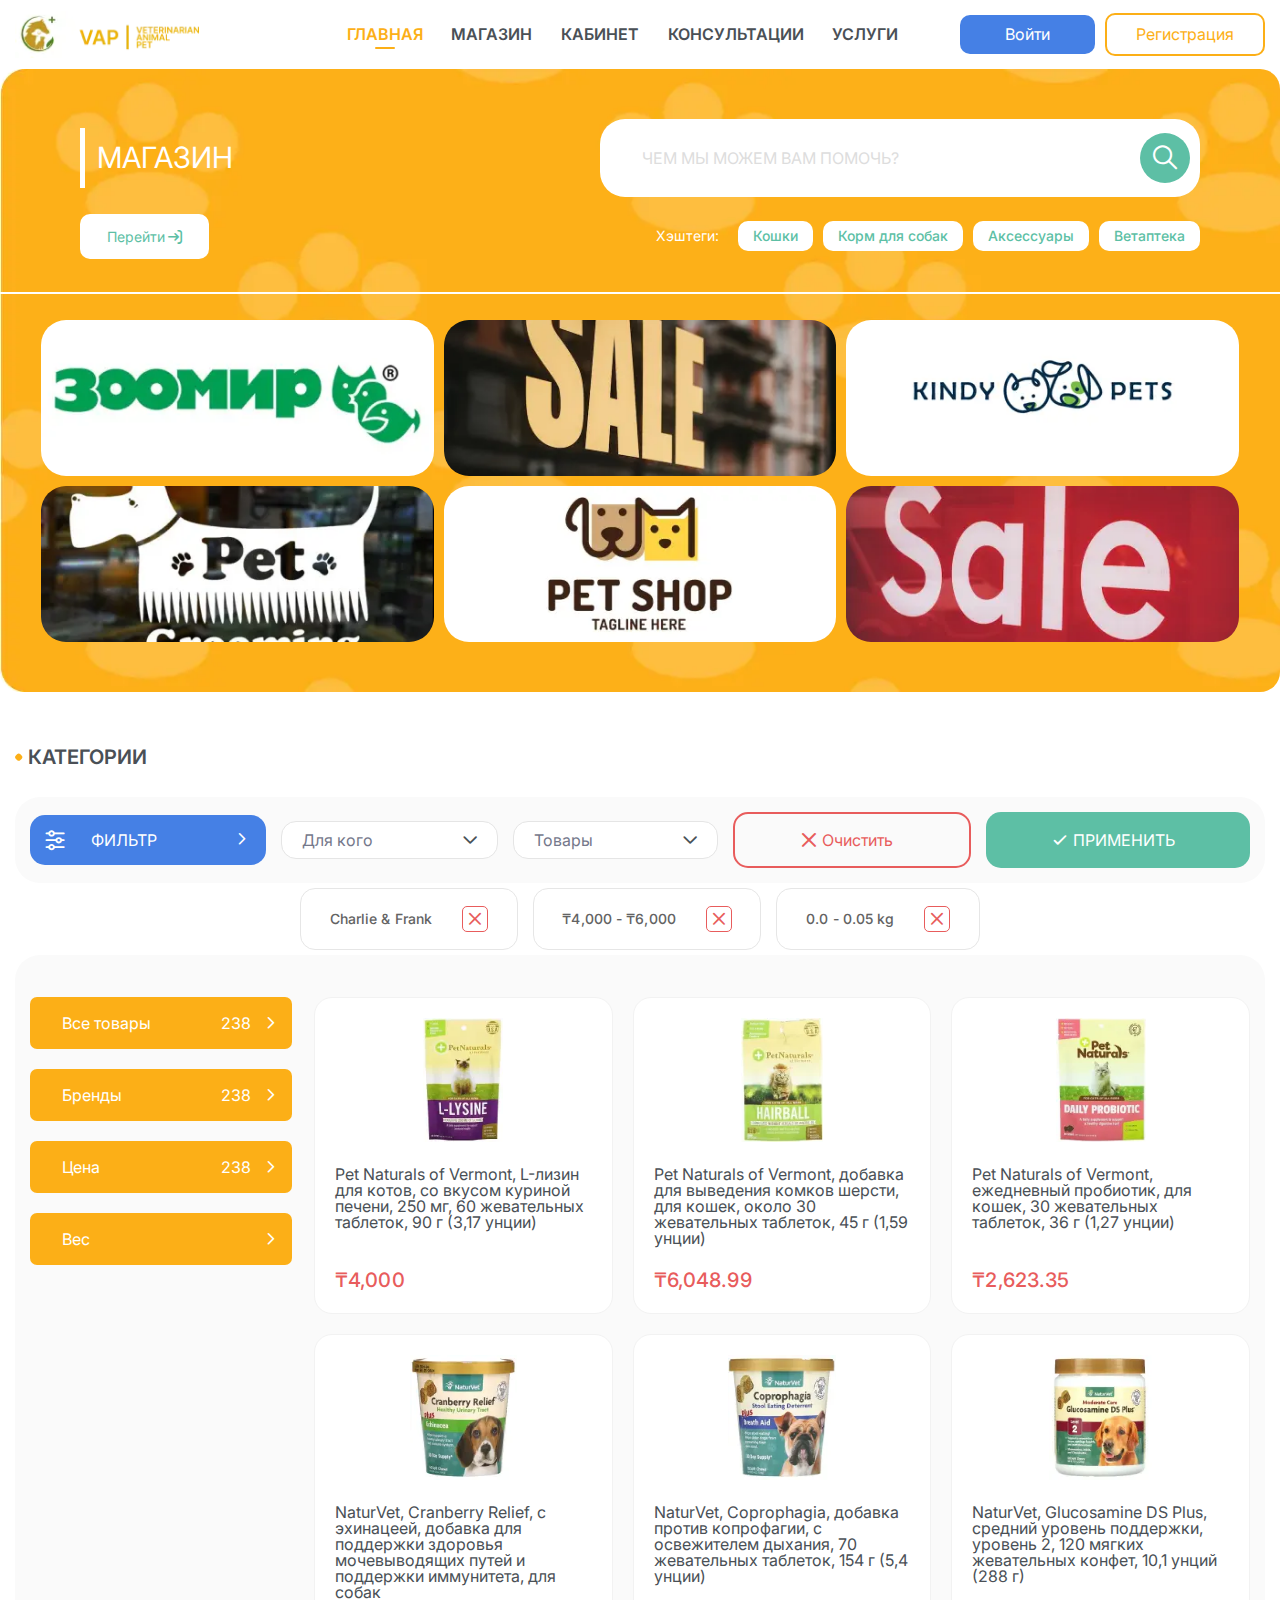
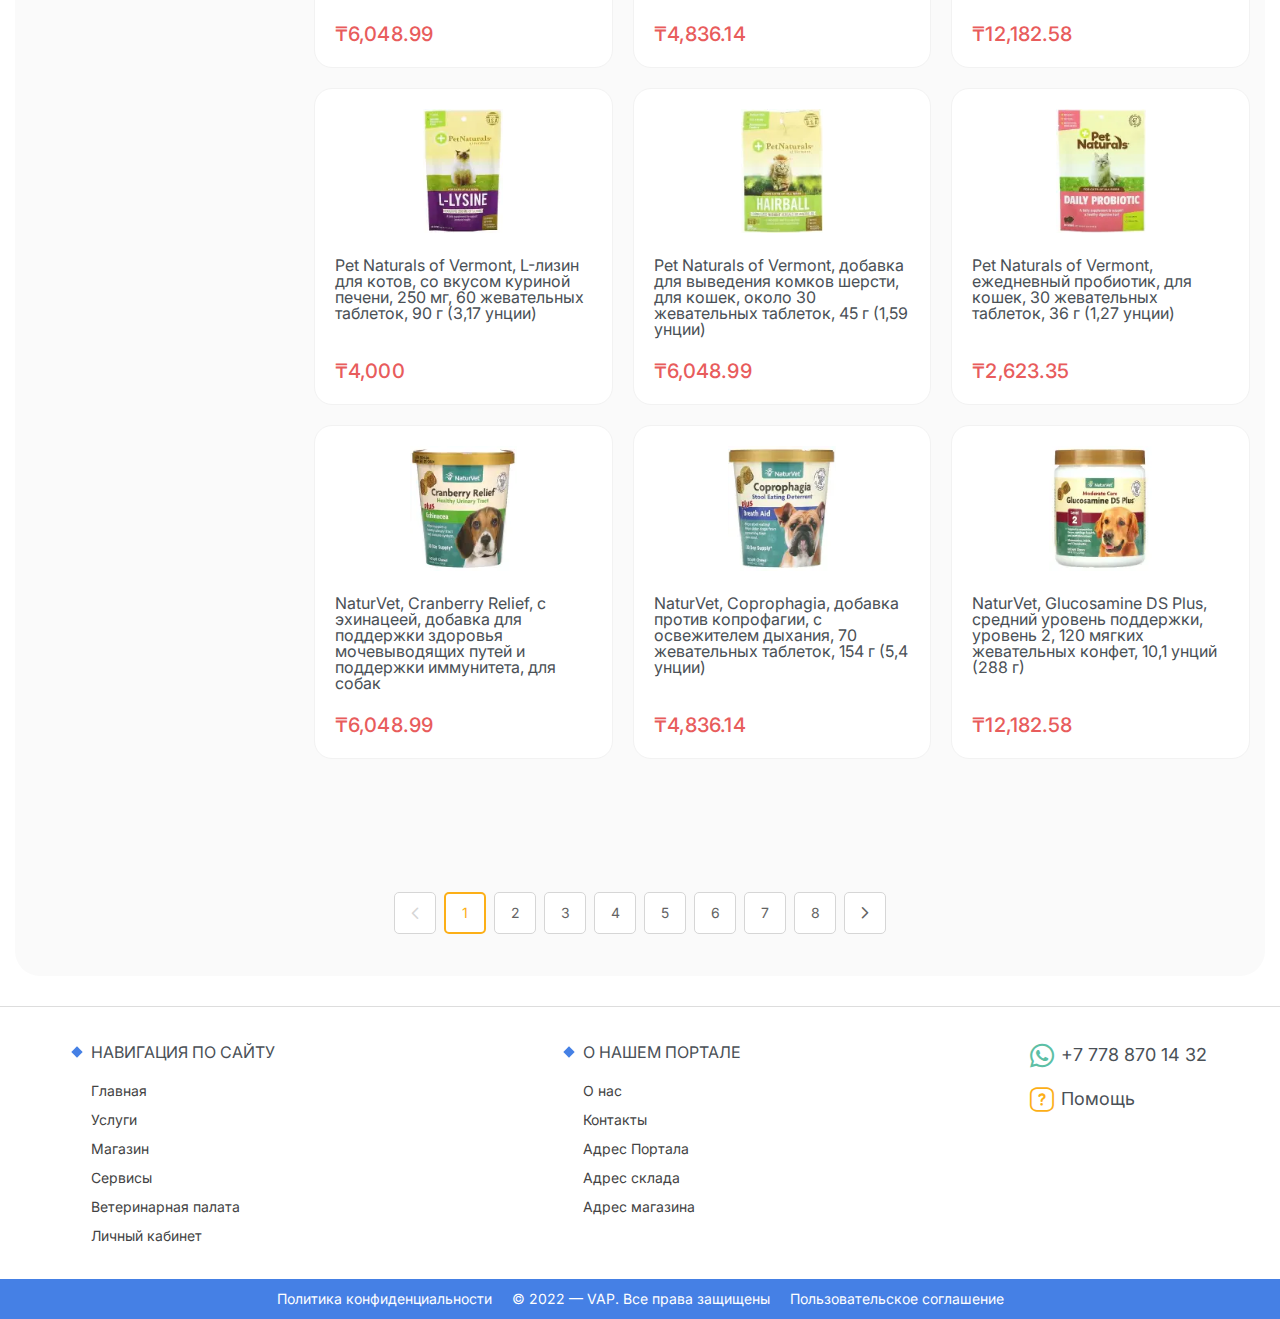
==== commit e34ac5e9: "Add files via upload" ====
--- a/goods.html
+++ b/goods.html
@@ -2,11 +2,11 @@
 <html lang="ru">
 
 <head>
-	<title>HomePage</title>
+	<title>Товары</title>
 	<meta charset="UTF-8">
 	<meta name="format-detection" content="telephone=no">
 	<!-- <style>body{opacity: 0;}</style> -->
-	<link rel="stylesheet" href="css/style.min.css?_v=20221016131716">
+	<link rel="stylesheet" href="css/style.min.css?_v=20221016135340">
 	<link rel="shortcut icon" href="favicon.ico">
 	<!-- <meta name="robots" content="noindex, nofollow"> -->
 	<meta name="viewport" content="width=device-width, initial-scale=1.0">
@@ -499,7 +499,7 @@
 		</div>
 	</div>
 </div> -->
-	<script src="js/app.min.js?_v=20221016131716"></script>
+	<script src="js/app.min.js?_v=20221016135340"></script>
 </body>
 
 </html>--- a/css/style.min.css
+++ b/css/style.min.css
@@ -1 +1 @@
-@charset "UTF-8";@import url(https://fonts.googleapis.com/css?family=Inter:regular,500,600,700&display=swap);@font-face{font-family:icons;font-display:swap;src:url(../fonts/icons.woff2) format("woff2"),url(../fonts/icons.woff) format("woff");font-weight:400;font-style:normal}.checkbox__label::after,.filter-head__open-button::after,.filter-main__title::after,.select__value:after,[class*=_icon-]:before{font-family:icons;font-style:normal;font-weight:400;font-variant:normal;text-transform:none;line-height:1;-webkit-font-smoothing:antialiased;-moz-osx-font-smoothing:grayscale}[class*=_icon-]:before{display:block}._icon-arrow:before{content:"\e900"}._icon-arrow-slider:before{content:"\e901"}._icon-check:before{content:"\e902"}._icon-close:before{content:"\e903"}._icon-exit:before{content:"\e904"}._icon-filter:before{content:"\e905"}._icon-help:before{content:"\e906"}._icon-search:before{content:"\e907"}._icon-whatsapp:before{content:"\e908"}*{padding:0;margin:0;border:0}*,:after,:before{-webkit-box-sizing:border-box;box-sizing:border-box}body,html{height:100%;min-width:320px}body{color:#4a5056;line-height:1;font-family:Inter;font-size:.875rem;-ms-text-size-adjust:100%;-moz-text-size-adjust:100%;-webkit-text-size-adjust:100%;-webkit-font-smoothing:antialiased;-moz-osx-font-smoothing:grayscale}button,input,textarea{font-family:Inter;font-size:inherit}button{cursor:pointer;color:inherit;background-color:inherit}a{color:inherit}a:visited{text-decoration:none}a:hover{text-decoration:none}ul li{list-style:none}img{vertical-align:top}h1,h2,h3,h4,h5,h6{font-weight:inherit;font-size:inherit}.lock body{overflow:hidden;-ms-touch-action:none;touch-action:none;-ms-scroll-chaining:none;overscroll-behavior:none}.wrapper{min-height:100%;display:-webkit-box;display:-ms-flexbox;display:flex;-webkit-box-orient:vertical;-webkit-box-direction:normal;-ms-flex-direction:column;flex-direction:column;overflow:hidden}.wrapper>main{-webkit-box-flex:1;-ms-flex:1 1 auto;flex:1 1 auto}.wrapper>*{min-width:0}[class*=__container]{max-width:87.5rem;-webkit-box-sizing:content-box;box-sizing:content-box;margin:0 auto;padding:0 .9375rem}.button{display:-webkit-inline-box;display:-ms-inline-flexbox;display:inline-flex;-webkit-box-orient:horizontal;-webkit-box-direction:reverse;-ms-flex-direction:row-reverse;flex-direction:row-reverse;-webkit-box-align:center;-ms-flex-align:center;align-items:center;-webkit-column-gap:.1875rem;-moz-column-gap:.1875rem;column-gap:.1875rem;min-height:2.5rem;padding:.75rem 1.5625rem;border-radius:.625rem;background-color:#fff;color:#5dbfa5;text-decoration:none}.button_arrow-slider{-webkit-column-gap:1.8125rem;-moz-column-gap:1.8125rem;column-gap:1.8125rem;color:#fcaf17}.button_arrow-slider::before{font-size:.6875rem;display:-webkit-box;display:-ms-flexbox;display:flex;-webkit-transform:translate(0,10%);-ms-transform:translate(0,10%);transform:translate(0,10%);-webkit-transition:-webkit-transform .3s ease 0s;transition:-webkit-transform .3s ease 0s;-o-transition:transform .3s ease 0s;transition:transform .3s ease 0s;transition:transform .3s ease 0s,-webkit-transform .3s ease 0s}@-webkit-keyframes moveArrow{0%{-webkit-transform:translate(0,10%);transform:translate(0,10%)}50%{-webkit-transform:translate(40%,10%);transform:translate(40%,10%)}100%{-webkit-transform:translate(0,10%);transform:translate(0,10%)}}@keyframes moveArrow{0%{-webkit-transform:translate(0,10%);transform:translate(0,10%)}50%{-webkit-transform:translate(40%,10%);transform:translate(40%,10%)}100%{-webkit-transform:translate(0,10%);transform:translate(0,10%)}}input[type=email],input[type=tel],input[type=text],textarea{-webkit-appearance:none;-moz-appearance:none;appearance:none}.input{width:100%;background-color:#fff;min-height:4.375rem;border-radius:1.5625rem 0 0 1.5625rem;padding:1.6875rem 2.5rem;font-size:1rem;line-height:100%;border:.125rem solid transparent;outline:0}.input::-webkit-input-placeholder{color:#ddd;font-size:inherit;text-transform:uppercase}.input::-moz-placeholder{color:#ddd;font-size:inherit;text-transform:uppercase}.input:-ms-input-placeholder{color:#ddd;font-size:inherit;text-transform:uppercase}.input::-ms-input-placeholder{color:#ddd;font-size:inherit;text-transform:uppercase}.input::placeholder{color:#ddd;font-size:inherit;text-transform:uppercase}.input._form-focus{border:.125rem solid #5dbfa5}textarea.input{resize:none;padding:0 0}.checkbox{position:relative;display:-webkit-box;display:-ms-flexbox;display:flex}.checkbox:not(:last-child){margin-bottom:.625rem}.checkbox span{color:#949494;line-height:120%;letter-spacing:.1px}.checkbox__input{position:absolute;width:0;height:0;opacity:0}.checkbox__input:checked+.checkbox__label:before{background-color:#fcaf17;border:none}.checkbox__input:checked+.checkbox__label:after{display:block}.checkbox__label{-webkit-box-flex:1;-ms-flex:1 1 auto;flex:1 1 auto;cursor:pointer;display:-webkit-inline-box;display:-ms-inline-flexbox;display:inline-flex;-webkit-box-align:center;-ms-flex-align:center;align-items:center;position:relative;gap:.75rem;font-weight:500;line-height:125%;letter-spacing:.1px;color:#636363}.checkbox__label:before{content:"";-ms-flex-item-align:start;align-self:flex-start;-webkit-box-flex:0;-ms-flex:0 0 1.625rem;flex:0 0 1.625rem;width:1.625rem;height:1.625rem;border:1px solid #636363;border-radius:.3125rem}.checkbox__label::after{content:"\e902";position:absolute;top:.4375rem;left:.375rem;font-size:.875rem;color:#fff;display:none}.select{position:relative}.select__body{position:relative}.select__title{color:inherit;text-align:left;border:.5px solid #e5e5e5;background-color:#fff;cursor:pointer;width:100%;border-radius:.9375rem;position:relative;z-index:2}.select__value{display:-webkit-box;display:-ms-flexbox;display:flex;-webkit-box-align:center;-ms-flex-align:center;align-items:center;height:1.875rem;padding:1.125rem 1.25rem;gap:.625rem}.select__value>*{-webkit-box-flex:1;-ms-flex:1 1 auto;flex:1 1 auto}.select__value:after{content:"\e901";-ms-flex-item-align:stretch;-ms-grid-row-align:stretch;align-self:stretch;font-size:.875rem;-webkit-transition:all .3s ease 0s;-o-transition:all .3s ease 0s;transition:all .3s ease 0s;display:-webkit-box;display:-ms-flexbox;display:flex;-webkit-box-pack:center;-ms-flex-pack:center;justify-content:center;-webkit-box-align:center;-ms-flex-align:center;align-items:center;-webkit-transform:rotate(90deg);-ms-transform:rotate(90deg);transform:rotate(90deg)}._select-open .select__value:after{-webkit-transform:rotate(-90deg);-ms-transform:rotate(-90deg);transform:rotate(-90deg)}.select__value._select-pseudo-label::before{content:attr(data-pseudo-label);opacity:.5}.select__content{font-size:1rem;line-height:1;color:#75788b;-webkit-box-flex:1;-ms-flex:1 1 auto;flex:1 1 auto}.select__input{width:100%;background-color:transparent;height:100%}.select__options{color:#000;position:absolute;top:1.25rem;border-radius:0 0 .625rem .625rem;min-width:100%;left:0;background-color:#fff;border:1px solid #d9d9d9;border-top:0;padding-top:1.5625rem;padding-left:.3125rem;padding-right:.3125rem;padding-bottom:.3125rem}.select__scroll{overflow-y:auto;overflow-x:hidden;max-height:200px}.select__option{width:100%;text-align:left;cursor:pointer;padding:5px 15px;color:inherit;border-radius:.625rem}.select__option._select-selected{background-color:#eee}.select__row{display:-webkit-inline-box;display:-ms-inline-flexbox;display:inline-flex;-webkit-box-align:center;-ms-flex-align:center;align-items:center}.select._select-open{z-index:5}._select-tag{cursor:pointer}[class*=-ibg]{position:relative}[class*=-ibg] img{position:absolute;width:100%;height:100%;top:0;left:0;-o-object-fit:cover;object-fit:cover}[class*=-ibg_contain] img{-o-object-fit:contain;object-fit:contain}.title{display:-webkit-box;display:-ms-flexbox;display:flex;-webkit-box-align:center;-ms-flex-align:center;align-items:center;line-height:100%;text-transform:uppercase;color:#fff;position:relative;-webkit-column-gap:.75rem;-moz-column-gap:.75rem;column-gap:.75rem}.title__decor{-ms-flex-item-align:start;align-self:flex-start;height:3.75rem;width:.3125rem;background-color:#fff}.title__subtitle{margin-top:.875rem}.title-block{display:-webkit-box;display:-ms-flexbox;display:flex;-webkit-box-align:center;-ms-flex-align:center;align-items:center;line-height:100%;text-transform:uppercase;color:#fff;position:relative;padding-left:1.25rem}.title-block__decor{position:absolute;top:0;left:0;-ms-flex-item-align:start;align-self:flex-start;height:100%;width:.3125rem;background-color:#fff}.title-block__subtitle{font-size:1rem;line-height:1;color:#f2f2f2}.arrows{position:absolute;top:50%;left:0;width:100%;-webkit-transform:translate(0,-100%);-ms-transform:translate(0,-100%);transform:translate(0,-100%);display:-webkit-box;display:-ms-flexbox;display:flex;-webkit-box-pack:justify;-ms-flex-pack:justify;justify-content:space-between;z-index:2}.arrow{font-size:1.75rem;color:#ddd;-webkit-transition:color .3s ease 0s;-o-transition:color .3s ease 0s;transition:color .3s ease 0s}.arrow_prev{-webkit-transform:rotate(-180deg);-ms-transform:rotate(-180deg);transform:rotate(-180deg)}.head-service{display:-webkit-box;display:-ms-flexbox;display:flex;-webkit-box-align:center;-ms-flex-align:center;align-items:center}.head-service__title{-webkit-box-flex:1;-ms-flex:1 1 auto;flex:1 1 auto;font-size:1.25rem;line-height:1;font-weight:600;text-transform:uppercase;position:relative;padding-left:.8125rem}.head-service__title::before{content:"";position:absolute;top:50%;left:0;-webkit-transform:translate(0,-50%);-ms-transform:translate(0,-50%);transform:translate(0,-50%);width:.5rem;height:.5rem;background:url(../img/home/slider/decor.svg) 0 0/100% no-repeat}.head-service__view-all{display:-webkit-inline-box;display:-ms-inline-flexbox;display:inline-flex;-webkit-box-align:center;-ms-flex-align:center;align-items:center;-webkit-box-orient:horizontal;-webkit-box-direction:reverse;-ms-flex-direction:row-reverse;flex-direction:row-reverse;-webkit-column-gap:1rem;-moz-column-gap:1rem;column-gap:1rem;font-size:1rem;line-height:1;text-decoration:none;padding:.4375rem 1.25rem;background-color:rgba(252,175,23,.1);border-radius:1.875rem;color:#fcaf17;-webkit-transition:all .3s ease 0s;-o-transition:all .3s ease 0s;transition:all .3s ease 0s}.head-service__view-all::before{font-size:.625rem;-webkit-transform:translate(0,20%);-ms-transform:translate(0,20%);transform:translate(0,20%)}.info__body{background-color:#4580e5;border-radius:1.5625rem;display:-webkit-box;display:-ms-flexbox;display:flex;-webkit-column-gap:1.875rem;-moz-column-gap:1.875rem;column-gap:1.875rem}.info__body_green{background-color:#5dbfa5;padding-top:0;padding-bottom:0}.info__body_green .info__button::before{font-size:.9375rem;-webkit-transform:translate(0,10%);-ms-transform:translate(0,10%);transform:translate(0,10%);-webkit-column-gap:.375rem;-moz-column-gap:.375rem;column-gap:.375rem}.info__body_blue{background-color:#4580e5}.info__block-title{-webkit-box-flex:1;-ms-flex:1 1 auto;flex:1 1 auto}.info__title:not(:last-child){margin-bottom:.6666666667em}.info__button{background-color:transparent;color:#fff;border:1px solid #fff;-webkit-column-gap:.5rem;-moz-column-gap:.5rem;column-gap:.5rem;-ms-grid-column-align:start;justify-self:start}.info__button::before{font-size:.625rem;-webkit-transform:translate(0,18%);-ms-transform:translate(0,18%);transform:translate(0,18%)}@-webkit-keyframes moveArrowMore{0%{-webkit-transform:translate(0,18%);transform:translate(0,18%)}50%{-webkit-transform:translate(40%,18%);transform:translate(40%,18%)}100%{-webkit-transform:translate(0,18%);transform:translate(0,18%)}}@keyframes moveArrowMore{0%{-webkit-transform:translate(0,18%);transform:translate(0,18%)}50%{-webkit-transform:translate(40%,18%);transform:translate(40%,18%)}100%{-webkit-transform:translate(0,18%);transform:translate(0,18%)}}@keyframes moveArrow{0%{-webkit-transform:translate(0,10%);transform:translate(0,10%)}50%{-webkit-transform:translate(40%,10%);transform:translate(40%,10%)}100%{-webkit-transform:translate(0,10%);transform:translate(0,10%)}}.info__block-text p{font-size:1.25rem;line-height:1;font-weight:500;color:#fff;text-transform:uppercase;max-width:35rem}.info__image{padding-top:.9375rem;padding-bottom:.9375rem;-webkit-box-flex:0;-ms-flex:0 1 34.625rem;flex:0 1 34.625rem}.info__image img{max-width:100%;-o-object-fit:cover;object-fit:cover;height:100%;border-radius:1.25rem}.header{padding:.6875rem 0}.header__container{display:-webkit-box;display:-ms-flexbox;display:flex;-webkit-box-align:center;-ms-flex-align:center;align-items:center;-webkit-box-pack:justify;-ms-flex-pack:justify;justify-content:space-between;-webkit-column-gap:1.25rem;-moz-column-gap:1.25rem;column-gap:1.25rem}.header__logo{position:relative;z-index:10}.header__logo img{max-width:100%}.header__navigation{display:-webkit-box;display:-ms-flexbox;display:flex;-webkit-box-align:center;-ms-flex-align:center;align-items:center}.menu__link{position:relative;text-decoration:none;font-size:1rem;line-height:100%;font-weight:600;text-transform:uppercase;padding-bottom:.3125rem;-webkit-transition:all .3s ease 0s;-o-transition:all .3s ease 0s;transition:all .3s ease 0s}.menu__link._active{color:#fcaf17}.actions-header{position:relative;z-index:10;display:-webkit-box;display:-ms-flexbox;display:flex;-webkit-box-align:center;-ms-flex-align:center;align-items:center;-webkit-column-gap:.625rem;-moz-column-gap:.625rem;column-gap:.625rem}.actions-header__sign-in{padding:.625rem 2.8125rem;background-color:#4580e5;color:#fff;border-radius:.625rem;font-size:1rem;line-height:1.1875;-webkit-transition:background-color .3s ease 0s;-o-transition:background-color .3s ease 0s;transition:background-color .3s ease 0s}.actions-header__sign-up{padding-top:.625rem;padding-bottom:.625rem;background-color:transparent;color:#fcaf17;border-radius:.625rem;font-size:1rem;line-height:1.1875;border:2px solid #fcaf17;-webkit-transition:all .3s ease 0s;-o-transition:all .3s ease 0s;transition:all .3s ease 0s}.icon-menu{display:none}.footer{border-top:1px solid #ddd}.footer__bottom{background-color:#4580e5;display:-webkit-box;display:-ms-flexbox;display:flex;-webkit-column-gap:1.25rem;-moz-column-gap:1.25rem;column-gap:1.25rem;-webkit-box-pack:center;-ms-flex-pack:center;justify-content:center;padding:.8125rem .625rem;-ms-flex-wrap:wrap;flex-wrap:wrap;row-gap:.625rem}.footer__copy,.footer__privacy-policy,.footer__terms{color:#fff;line-height:1}.footer__privacy-policy,.footer__terms{text-decoration:none}.top-footer__body{display:-webkit-box;display:-ms-flexbox;display:flex;-webkit-box-pack:justify;-ms-flex-pack:justify;justify-content:space-between;-webkit-column-gap:1.875rem;-moz-column-gap:1.875rem;column-gap:1.875rem}.top-footer__phone{display:-webkit-box;display:-ms-flexbox;display:flex;font-size:1.125rem;line-height:1.2222222222;-webkit-column-gap:.4375rem;-moz-column-gap:.4375rem;column-gap:.4375rem;text-decoration:none}.top-footer__phone::before{font-size:1.5rem;color:#5dbfa5}.top-footer__phone:not(:last-child){margin-bottom:1.25rem}.top-footer__help{display:-webkit-box;display:-ms-flexbox;display:flex;font-size:1.125rem;line-height:1.2222222222;-webkit-column-gap:.4375rem;-moz-column-gap:.4375rem;column-gap:.4375rem;text-decoration:none}.top-footer__help::before{font-size:1.5rem;color:#fcaf17}.item-footer__title{font-size:1rem;line-height:1;text-transform:uppercase;position:relative;display:-webkit-box;display:-ms-flexbox;display:flex;-webkit-box-orient:horizontal;-webkit-box-direction:reverse;-ms-flex-direction:row-reverse;flex-direction:row-reverse;padding-left:1.125rem;-webkit-column-gap:.625rem;-moz-column-gap:.625rem;column-gap:.625rem}.item-footer__title._spoller-active::before{-webkit-transform:translate(0,10%) rotate(-90deg);-ms-transform:translate(0,10%) rotate(-90deg);transform:translate(0,10%) rotate(-90deg)}.item-footer__title::after{content:"";position:absolute;top:0;left:0;-webkit-transform:translate(0,50%) rotate(-45deg);-ms-transform:translate(0,50%) rotate(-45deg);transform:translate(0,50%) rotate(-45deg);width:.5rem;height:.5rem;background-color:#4580e5}.item-footer__title::before{display:none}.item-footer__body{padding-top:1.5rem;padding-left:1.125rem}.item-footer__list{display:-ms-grid;display:grid;row-gap:.9375rem}.item-footer__link{color:#434343;text-decoration:none}.home__main-block{padding-bottom:1.5625rem}.home__profiles{padding:1.5625rem 0}.home__vap-slider{padding:1.5625rem 0}.home__get-help{padding:1.5625rem 0}.home__gov-services{padding:1.5625rem 0}.home__services{padding:1.5625rem 0}.home__com-services{padding:1.5625rem 0}.home__map{padding:1.5625rem 0}.no-webp .main-block__container{background:url(../img/home/main-block/bg.jpg) 0 0/cover no-repeat}.main-block__container{padding:3.125rem 0;border-radius:1.25rem}.main-block__top:not(:last-child){margin-bottom:1.625rem}.main-block__bottom{display:-ms-grid;display:grid;-ms-grid-columns:(1fr)[3];grid-template-columns:repeat(3,1fr);gap:.625rem;justify-items:center}.main-block__item{max-width:26.875rem}.main-block__item img{max-width:100%;border-radius:1.5625rem}.top-main{padding-bottom:2.0625rem;border-bottom:.125rem solid #fff}.top-main__head{display:-webkit-box;display:-ms-flexbox;display:flex;-webkit-box-align:center;-ms-flex-align:center;align-items:center;-webkit-box-pack:justify;-ms-flex-pack:justify;justify-content:space-between;-webkit-column-gap:1.25rem;-moz-column-gap:1.25rem;column-gap:1.25rem}.top-main__head:not(:last-child){margin-bottom:1.0625rem}.top-main__form{-webkit-box-flex:1;-ms-flex:1 1 auto;flex:1 1 auto;max-width:37.5rem}.top-main__search-form{display:-webkit-box;display:-ms-flexbox;display:flex}.top-main__search{min-height:4.375rem;border-radius:0 1.5625rem 1.5625rem 0;background-color:#fff;padding:.625rem}.top-main__search::before{width:3.125rem;height:3.125rem;background-color:#5dbfa5;border-radius:50%;display:-webkit-box;display:-ms-flexbox;display:flex;-webkit-box-pack:center;-ms-flex-pack:center;justify-content:center;-webkit-box-align:center;-ms-flex-align:center;align-items:center;color:#fff;font-size:1.5rem}.top-main__actions{display:-webkit-box;display:-ms-flexbox;display:flex;-webkit-box-align:center;-ms-flex-align:center;align-items:center;-webkit-column-gap:4.375rem;-moz-column-gap:4.375rem;column-gap:4.375rem;-webkit-box-pack:justify;-ms-flex-pack:justify;justify-content:space-between}.top-main__button{-ms-flex-item-align:start;align-self:flex-start;border:.125rem solid transparent;-webkit-transition:border .3s ease 0s;-o-transition:border .3s ease 0s;transition:border .3s ease 0s}.top-main__button::before{-webkit-transform:translate(0,5%);-ms-transform:translate(0,5%);transform:translate(0,5%)}@-webkit-keyframes moveArrowMain{0%{-webkit-transform:translate(0,5%);transform:translate(0,5%)}50%{-webkit-transform:translate(40%,5%);transform:translate(40%,5%)}100%{-webkit-transform:translate(0,5%);transform:translate(0,5%)}}@keyframes moveArrowMain{0%{-webkit-transform:translate(0,5%);transform:translate(0,5%)}50%{-webkit-transform:translate(40%,5%);transform:translate(40%,5%)}100%{-webkit-transform:translate(0,5%);transform:translate(0,5%)}}.top-main__hashtags{display:-webkit-box;display:-ms-flexbox;display:flex;-ms-flex-wrap:wrap;flex-wrap:wrap;max-width:31.25rem;gap:.625rem}.top-main__box{display:-webkit-box;display:-ms-flexbox;display:flex;-webkit-column-gap:1.1875rem;-moz-column-gap:1.1875rem;column-gap:1.1875rem;max-width:37.5rem}.top-main__hash-name{color:#fff;padding-top:.5rem}.top-main__hashtag{padding:.5rem .9375rem;background-color:#fff;border-radius:.625rem;font-weight:500;color:#5dbfa5;text-decoration:none}.profiles__container{display:-ms-grid;display:grid;-ms-grid-columns:(1fr)[2];grid-template-columns:repeat(2,1fr);-webkit-column-gap:2.5rem;-moz-column-gap:2.5rem;column-gap:2.5rem}.profile{display:-webkit-box;display:-ms-flexbox;display:flex;-webkit-box-orient:vertical;-webkit-box-direction:normal;-ms-flex-direction:column;flex-direction:column;border-radius:1.5625rem;padding-right:1.25rem}.profile_orange{background-color:#fcaf17}.profile_blue{background-color:#4580e5}.profile_green{background-color:#5dbfa5}.profile__data{height:100%;display:-ms-grid;display:grid;-ms-grid-columns:(auto)[2];grid-template-columns:repeat(2,auto);-webkit-box-pack:start;-ms-flex-pack:start;justify-content:start}.profile__avatar img{max-width:100%;border:.25rem solid #fff;border-radius:50%;-o-object-fit:cover;object-fit:cover;height:100%}.profile__title{font-size:1.25rem;max-width:18.125rem}.profile__title:not(:last-child){margin-bottom:1.05em}.profile__title span{height:2.8125rem}.profile__text{max-width:10rem;line-height:1;color:#fff}.profile__text_help{max-width:none}.profile__button{-ms-flex-item-align:end;-ms-grid-row-align:end;align-self:end}.profile__button_blue{color:#4580e5}.profile__button_questions{background-color:transparent;border:1px solid #fff;color:#fff;padding:.625rem .9375rem;-webkit-column-gap:.5rem;-moz-column-gap:.5rem;column-gap:.5rem}.profile__button_social{color:#5dbfa5;padding:.625rem .9375rem;-webkit-column-gap:.5rem;-moz-column-gap:.5rem;column-gap:.5rem}.vap-slider__service-head:not(:last-child){margin-bottom:1.875rem}.vap-slider__slider{position:relative}.vap-slider__body{position:relative;max-width:95%;margin:0 auto}.vap-slider__body:not(:last-child){margin-bottom:1.25rem}.vap-slider__pagination{display:-ms-grid;display:grid;grid-auto-flow:column;-webkit-box-pack:center;-ms-flex-pack:center;justify-content:center;-webkit-column-gap:.625rem;-moz-column-gap:.625rem;column-gap:.625rem;margin:0 auto}.vap-slider__pagination .swiper-pagination-bullet{cursor:pointer;width:1.25rem;height:1.25rem;position:relative}.vap-slider__pagination .swiper-pagination-bullet::before{content:"";position:absolute;top:50%;left:50%;-webkit-transform:translate(-50%,-50%);-ms-transform:translate(-50%,-50%);transform:translate(-50%,-50%);width:.625rem;height:.625rem;border-radius:50%;background-color:#e5e5e5}.vap-slider__pagination .swiper-pagination-bullet-active::before{background-color:#fcaf17}.slide-vap__item{display:-ms-grid;display:grid;justify-items:center;text-align:center;border:1px solid rgba(0,0,0,.07);border-radius:1.25rem;padding-top:1.6875rem;padding-bottom:.625rem;padding-left:1.25rem;padding-right:1.25rem;height:100%}.slide-vap__icon:not(:last-child){margin-bottom:1.4375rem}.slide-vap__title{font-size:1rem;line-height:1.28;letter-spacing:.15px;color:#434343;font-weight:500}.slide-vap__title:not(:last-child){margin-bottom:2.125em}.slide-vap__text{line-height:120%;letter-spacing:.1px;color:#636363;max-width:10.625rem}.slide-vap__text:not(:last-child){margin-bottom:2.3571428571em}.slide-vap__button{-ms-grid-column-align:end;justify-self:end;display:-webkit-box;display:-ms-flexbox;display:flex;-webkit-box-align:center;-ms-flex-align:center;align-items:center;-webkit-box-orient:horizontal;-webkit-box-direction:reverse;-ms-flex-direction:row-reverse;flex-direction:row-reverse;-webkit-column-gap:.6875rem;-moz-column-gap:.6875rem;column-gap:.6875rem;padding:.625rem .9375rem;border:.09375rem solid #fcaf17;border-radius:.625rem;background-color:transparent;color:#fcaf17}.slide-vap__button::before{font-size:.625rem;-webkit-transform:translate(0,18%);-ms-transform:translate(0,18%);transform:translate(0,18%)}@-webkit-keyframes moveArrowSlider{0%{-webkit-transform:translate(0,18%);transform:translate(0,18%)}50%{-webkit-transform:translate(40%,18%);transform:translate(40%,18%)}100%{-webkit-transform:translate(0,18%);transform:translate(0,18%)}}@keyframes moveArrowSlider{0%{-webkit-transform:translate(0,18%);transform:translate(0,18%)}50%{-webkit-transform:translate(40%,18%);transform:translate(40%,18%)}100%{-webkit-transform:translate(0,18%);transform:translate(0,18%)}}.services__head:not(:last-child){margin-bottom:1.875rem}.services__body{background-color:#f7f7f7;border-radius:1.5625rem;display:-ms-grid;display:grid;grid-template-columns:repeat(auto-fit,minmax(18.125rem,1fr));gap:1.5625rem}.item-services{background-color:#fff;border:1px solid #f2f2f2;border-radius:1.25rem;padding-bottom:.625rem;position:relative}.item-services__head{display:-webkit-box;display:-ms-flexbox;display:flex;-webkit-column-gap:1.25rem;-moz-column-gap:1.25rem;column-gap:1.25rem;-webkit-box-align:center;-ms-flex-align:center;align-items:center}.item-services__head:not(:last-child){margin-bottom:.9375rem}.item-services__icon{-ms-flex-item-align:start;align-self:flex-start;width:3.75rem;height:3.75rem;border-radius:.9375rem;background-color:#f7f7f7;display:-webkit-box;display:-ms-flexbox;display:flex;-webkit-box-pack:center;-ms-flex-pack:center;justify-content:center;-webkit-box-align:center;-ms-flex-align:center;align-items:center}.item-services__title{line-height:1;font-weight:600;color:#4a5056;text-transform:uppercase;max-width:7.875rem;padding-right:.3125rem}.item-services__text{max-width:15.0625rem}.item-services__text:not(:last-child){margin-bottom:4.1875rem}.item-services__button{position:absolute;bottom:0;right:0;padding:.8125rem 1.5rem;border-radius:1.25rem 0;background-color:#5dbfa5;color:#fff;display:-webkit-box;display:-ms-flexbox;display:flex;-webkit-box-orient:horizontal;-webkit-box-direction:reverse;-ms-flex-direction:row-reverse;flex-direction:row-reverse;-webkit-column-gap:.3125rem;-moz-column-gap:.3125rem;column-gap:.3125rem;-webkit-box-align:center;-ms-flex-align:center;align-items:center}.item-services__button::before{font-size:.625rem;-webkit-transform:translate(0,10%);-ms-transform:translate(0,10%);transform:translate(0,10%)}.item-services__button_blue{background-color:#4580e5}@keyframes moveArrow{0%{-webkit-transform:translate(0,10%);transform:translate(0,10%)}50%{-webkit-transform:translate(40%,10%);transform:translate(40%,10%)}100%{-webkit-transform:translate(0,10%);transform:translate(0,10%)}}.map__title{color:#fcaf17}.map__title span{background-color:#fcaf17}.map__title:not(:last-child){margin-bottom:1.25rem}.map__item{width:100%;border-radius:1.5625rem;border:.625rem solid #fcaf17}.goods__category{padding:1.875rem 0}.category__title{-webkit-box-flex:1;-ms-flex:1 1 auto;flex:1 1 auto;font-size:1.25rem;line-height:1;font-weight:600;text-transform:uppercase;position:relative;padding-left:.8125rem}.category__title::before{content:"";position:absolute;top:50%;left:0;-webkit-transform:translate(0,-50%);-ms-transform:translate(0,-50%);transform:translate(0,-50%);width:.5rem;height:.5rem;background:url(../img/home/slider/decor.svg) 0 0/100% no-repeat}.category__title:not(:last-child){margin-bottom:1.5em}.category__head:not(:last-child){margin-bottom:.3125rem}.category__main{padding:2.625rem .9375rem}.filter-head__form-box{display:-webkit-box;display:-ms-flexbox;display:flex;-webkit-box-align:center;-ms-flex-align:center;align-items:center;padding:.9375rem;border-radius:1.5625rem;background-color:#fafafa;-webkit-column-gap:.9375rem;-moz-column-gap:.9375rem;column-gap:.9375rem}.filter-head__form-box:not(:last-child){margin-bottom:.3125rem}.filter-head__open-button{display:-webkit-box;display:-ms-flexbox;display:flex;-webkit-box-align:center;-ms-flex-align:center;align-items:center;-webkit-column-gap:1.625rem;-moz-column-gap:1.625rem;column-gap:1.625rem;padding-top:.9375rem;padding-bottom:.9375rem;padding-left:.9375rem;border-radius:.9375rem;background-color:#4580e5;color:#fff;font-size:1rem;line-height:1;text-transform:uppercase;position:relative}.filter-head__open-button::before{font-size:1.25rem}.filter-head__open-button::after{content:"\e901";position:absolute;top:1.125rem;right:1.125rem;font-size:.75rem;font-weight:300}.filter-head__form{display:-webkit-box;display:-ms-flexbox;display:flex;-webkit-box-align:center;-ms-flex-align:center;align-items:center;-webkit-box-flex:1;-ms-flex:1 1 auto;flex:1 1 auto;-webkit-column-gap:.9375rem;-moz-column-gap:.9375rem;column-gap:.9375rem}.filter-head__items{display:-webkit-box;display:-ms-flexbox;display:flex;-webkit-box-align:center;-ms-flex-align:center;align-items:center;gap:.9375rem;-webkit-box-pack:center;-ms-flex-pack:center;justify-content:center;-ms-flex-wrap:wrap;flex-wrap:wrap}.filter-head__item{display:-webkit-box;display:-ms-flexbox;display:flex;-webkit-box-align:center;-ms-flex-align:center;align-items:center;-webkit-column-gap:1.875rem;-moz-column-gap:1.875rem;column-gap:1.875rem;background-color:#fff;border:.5px solid #e6e6e6;border-radius:.9375rem}.filter-head__text{font-weight:500;line-height:1.25;letter-spacing:.1px;color:#636363}.filter-head__close-button{-webkit-box-flex:0;-ms-flex:0 0 1.625rem;flex:0 0 1.625rem;width:1.625rem;height:1.625rem;border-radius:.3125rem;border:1px solid #e85c5c;-webkit-transition:all .3s ease 0s;-o-transition:all .3s ease 0s;transition:all .3s ease 0s}.filter-head__close-button::before{font-size:.75rem;color:#e85c5c;-webkit-transition:all .3s ease 0s;-o-transition:all .3s ease 0s;transition:all .3s ease 0s}.form-filter-head__item{-webkit-box-flex:1;-ms-flex:1 1 auto;flex:1 1 auto;min-width:10rem}.form-filter-head__item-box{display:-webkit-box;display:-ms-flexbox;display:flex;-webkit-column-gap:.9375rem;-moz-column-gap:.9375rem;column-gap:.9375rem;-webkit-box-flex:1;-ms-flex:1 1 auto;flex:1 1 auto;row-gap:.9375rem}.form-filter-head__button-box{display:-webkit-box;display:-ms-flexbox;display:flex;-webkit-column-gap:.9375rem;-moz-column-gap:.9375rem;column-gap:.9375rem;row-gap:.9375rem}.form-filter-head__reset,.form-filter-head__submit{border-radius:.9375rem;padding-top:1.125rem;padding-bottom:1.125rem;display:-webkit-box;display:-ms-flexbox;display:flex;-webkit-box-align:center;-ms-flex-align:center;align-items:center;font-size:1rem;line-height:1;-webkit-column-gap:.375rem;-moz-column-gap:.375rem;column-gap:.375rem}.form-filter-head__reset::before,.form-filter-head__submit::before{font-size:.875rem}.form-filter-head__reset{border:.125rem solid #e85c5c;background-color:transparent;color:#e85c5c;-webkit-transition:all .3s ease 0s;-o-transition:all .3s ease 0s;transition:all .3s ease 0s}.form-filter-head__submit{color:#fff;background-color:#5dbfa5;text-transform:uppercase;-webkit-transition:background-color .3s ease 0s;-o-transition:background-color .3s ease 0s;transition:background-color .3s ease 0s}.main-category{background-color:#fafafa;border-radius:1.5625rem;display:-ms-grid;display:grid;-ms-grid-columns:.28fr 1fr;grid-template-columns:.28fr 1fr;-webkit-box-align:start;-ms-flex-align:start;align-items:start;-webkit-column-gap:1.375rem;-moz-column-gap:1.375rem;column-gap:1.375rem}.main-category__cards{display:-ms-grid;display:grid;grid-template-columns:repeat(auto-fit,minmax(18.125rem,1fr));gap:1.25rem}.filter-main__title{width:100%;border-radius:.4375rem;background-color:#fcaf17;padding-top:1.125rem;padding-bottom:1.125rem;padding-left:2.125rem;padding-right:2.5625rem;display:-webkit-box;display:-ms-flexbox;display:flex;-webkit-box-align:center;-ms-flex-align:center;align-items:center;font-size:1rem;line-height:1;color:#fff;position:relative}.filter-main__title::after{content:"\e901";position:absolute;top:1.28125rem;right:.9375rem;font-size:.75rem;-webkit-transition:-webkit-transform .3s ease 0s;transition:-webkit-transform .3s ease 0s;-o-transition:transform .3s ease 0s;transition:transform .3s ease 0s;transition:transform .3s ease 0s,-webkit-transform .3s ease 0s}.filter-main__title._spoller-active::after{-webkit-transform:rotate(-90deg);-ms-transform:rotate(-90deg);transform:rotate(-90deg)}.filter-main__name{-webkit-box-flex:1;-ms-flex:1 1 auto;flex:1 1 auto;text-align:left}.filter-main__body{padding-top:.625rem}.filter-main .checkbox,.filter-main__item{width:100%;border-radius:.4375rem;background-color:#fff;padding-top:1.125rem;padding-bottom:1.125rem;padding-left:2.125rem;padding-right:.875rem;display:-webkit-box;display:-ms-flexbox;display:flex;-webkit-box-align:center;-ms-flex-align:center;align-items:center;-webkit-column-gap:.9375rem;-moz-column-gap:.9375rem;column-gap:.9375rem;text-decoration:none;border:1px solid #e6e6e6}.filter-main__item:not(:last-child){margin-bottom:.625rem}.filter-main__text{-webkit-box-flex:1;-ms-flex:1 1 auto;flex:1 1 auto;color:#636363;line-height:125%;letter-spacing:.1px}.filter-main__number{color:#949494}.filter-main__arrow{padding-left:.5rem}.filter-main__arrow::before{font-size:.75rem}.card-main{text-decoration:none}.card-main__body{border:1px solid #f2f2f2;border-radius:1.125rem;background-color:#fff;padding:1.25rem;display:-webkit-box;display:-ms-flexbox;display:flex;-webkit-box-orient:vertical;-webkit-box-direction:normal;-ms-flex-direction:column;flex-direction:column;height:100%}.card-main__image{padding-bottom:48.4848484848%}.card-main__image:not(:last-child){margin-bottom:1.5rem}.card-main__text{-webkit-box-flex:1;-ms-flex:1 1 auto;flex:1 1 auto;font-size:1rem;line-height:1;color:#4a5056}.card-main__text:not(:last-child){margin-bottom:1.375em}.card-main__price{font-size:1.25rem;line-height:125%;font-weight:500;color:#e85c5c;letter-spacing:.1px}.pagging{-ms-grid-column-span:2;grid-column:span 2;display:-webkit-box;display:-ms-flexbox;display:flex;-webkit-box-pack:center;-ms-flex-pack:center;justify-content:center;-webkit-box-align:center;-ms-flex-align:center;align-items:center;-webkit-column-gap:.5rem;-moz-column-gap:.5rem;column-gap:.5rem}.pagging__arrow{-webkit-box-flex:0;-ms-flex:0 0 2.625rem;flex:0 0 2.625rem;height:2.625rem;border-radius:.3125rem;border:1px solid #d6d6d6;background-color:#fff;padding:.375rem .75rem;color:#636363}.pagging__arrow::before{font-size:.75rem;padding:0;line-height:0;color:#636363}.pagging__arrow:disabled::before{color:#d6d6d6}.pagging__arrow_left{-webkit-transform:rotate(-180deg);-ms-transform:rotate(-180deg);transform:rotate(-180deg)}.pagging__list{display:-webkit-box;display:-ms-flexbox;display:flex;-webkit-column-gap:.5rem;-moz-column-gap:.5rem;column-gap:.5rem}.pagging__link{display:-webkit-box;display:-ms-flexbox;display:flex;-webkit-box-pack:center;-ms-flex-pack:center;justify-content:center;-webkit-box-align:center;-ms-flex-align:center;align-items:center;width:2.625rem;height:2.625rem;border-radius:.3125rem;border:1px solid #d6d6d6;background-color:#fff;padding:.375rem .75rem;text-decoration:none;color:#636363;line-height:1.5714285714}.pagging__link._active{border:2px solid #fcaf17;color:#fcaf17}.swiper{overflow:hidden}.swiper-wrapper{width:100%;height:100%;-webkit-box-sizing:content-box;box-sizing:content-box;display:-webkit-box;display:-ms-flexbox;display:flex;position:relative}.swiper-vertical .swiper-wrapper{-webkit-box-orient:vertical;-webkit-box-direction:normal;-ms-flex-direction:column;flex-direction:column}.swiper-autoheight .swiper-wrapper{-webkit-box-align:start;-ms-flex-align:start;align-items:flex-start}.swiper-initialized .swiper-slide{-ms-flex-negative:0;flex-shrink:0}.swiper-android .swiper-slide,.swiper-android .swiper-wrapper{-webkit-transform:translate3d(0,0,0);transform:translate3d(0,0,0)}.swiper-button-lock{display:none!important}@media (min-width:61.99875em){.main-category__filter:not(:last-child){margin-bottom:1.25rem}}@media (min-width:71.875em){.menu__list{display:-webkit-box;display:-ms-flexbox;display:flex;-ms-flex-wrap:wrap;flex-wrap:wrap;row-gap:1.25rem}.menu__link._active::before{content:"";position:absolute;bottom:0;left:50%;-webkit-transform:translate(-50%,0);-ms-transform:translate(-50%,0);transform:translate(-50%,0);width:1.25rem;height:.125rem;background-color:#fcaf17;border-radius:.625rem}}@media (min-width:71.875em) and (min-width:89.375em){.menu__list{-webkit-column-gap:1.875rem;-moz-column-gap:1.875rem;column-gap:1.875rem}}@media (min-width:87.5em){.arrow_prev{margin-left:.0000000625rem}.arrow_next{margin-right:.0000000625rem}.header__navigation{-webkit-column-gap:6.8125rem;-moz-column-gap:6.8125rem;column-gap:6.8125rem}.top-footer__body{padding-top:2.5rem}.top-footer__body{padding-bottom:2.5rem}.top-footer__body{padding-left:4.1875rem}.top-footer__body{padding-right:4.1875rem}.filter-head__open-button{padding-right:8rem}.form-filter-head__reset,.form-filter-head__submit{padding-left:4.625rem}.form-filter-head__reset,.form-filter-head__submit{padding-right:5.375rem}}@media (min-width:89.375em){.title{font-size:1.875rem}.title-block{font-size:1.875rem}.info__body{padding-top:2.8125rem}.info__body{padding-bottom:2.8125rem}.info__body{padding-left:6.25rem}.info__body{padding-right:6.25rem}.info__block-title_image{padding-top:2.8125rem}.info__block-title_image{padding-bottom:2.8125rem}.info__block-text p:not(:last-child){margin-bottom:1.5625rem}.main-block__bottom{padding-left:2.8125rem}.main-block__bottom{padding-right:2.8125rem}.top-main__body{padding-left:5.625rem}.top-main__body{padding-right:5.625rem}.profile{padding-top:2.5rem}.profile{padding-left:2.5rem}.profile{padding-bottom:2.5rem}.profile__data{-webkit-column-gap:2.5rem;-moz-column-gap:2.5rem;column-gap:2.5rem}.profile__avatar{width:9.375rem}.profile__avatar{height:9.375rem}.services__body{padding:2.5rem}.item-services{padding-top:1.875rem}.item-services{padding-left:1.875rem}.item-services{padding-right:3.0625rem}.item-services__title{font-size:1.125rem}.map__title{padding-left:6.3125rem}.map__item{min-height:42.125rem}.filter-head__item{padding-top:1.125rem}.filter-head__item{padding-bottom:1.125rem}.filter-head__item{padding-left:1.875rem}.filter-head__item{padding-right:1.875rem}.main-category__cards:not(:last-child){margin-bottom:9.375rem}}@media (min-width:30em){.actions-header__sign-up{padding-left:1.8125rem}.actions-header__sign-up{padding-right:1.8125rem}}@media (max-width:75em){.header__navigation{-webkit-column-gap:1.875rem;-moz-column-gap:1.875rem;column-gap:1.875rem}}@media (max-width:62em){.arrow_prev{margin-left:-.625rem}.arrow_next{margin-right:-.625rem}.form-filter-head__reset,.form-filter-head__submit{padding-left:3.125rem}.form-filter-head__reset,.form-filter-head__submit{padding-right:3.125rem}}@media (max-width:50em){.info__body{display:-ms-grid;display:grid;row-gap:1.25rem}.info__body_green{display:-webkit-box;display:-ms-flexbox;display:flex;row-gap:1.25rem}.main-block__bottom{-ms-grid-columns:(1fr)[2];grid-template-columns:repeat(2,1fr)}}@media (max-width:48em){.top-footer__body{padding-top:1.25rem}.top-footer__body{padding-bottom:1.25rem}.top-footer__body{padding-left:1.25rem}.top-footer__body{padding-right:1.25rem}}@media (max-width:20em){.title{font-size:1.5625rem}.title-block{font-size:1.5625rem}.info__body{padding-top:1.25rem}.info__body{padding-bottom:1.25rem}.info__body{padding-left:1.25rem}.info__body{padding-right:1.25rem}.info__block-title_image{padding-top:1.25rem}.info__block-title_image{padding-bottom:1.25rem}.info__block-text p:not(:last-child){margin-bottom:.9375rem}.actions-header__sign-up{padding-left:1.25rem}.actions-header__sign-up{padding-right:1.25rem}.main-block__bottom{padding-left:.9375rem}.main-block__bottom{padding-right:.9375rem}.top-main__body{padding-left:.9375rem}.top-main__body{padding-right:.9375rem}.profile{padding-top:1.25rem}.profile{padding-left:1.25rem}.profile{padding-bottom:1.25rem}.profile__data{-webkit-column-gap:.625rem;-moz-column-gap:.625rem;column-gap:.625rem}.profile__avatar{width:5rem}.profile__avatar{height:5rem}.services__body{padding:1.25rem}.item-services{padding-top:1.25rem}.item-services{padding-left:1.25rem}.item-services{padding-right:1.25rem}.item-services__title{font-size:1rem}.map__title{padding-left:.0000000625rem}.map__item{min-height:18.75rem}.filter-head__item{padding-top:.625rem}.filter-head__item{padding-bottom:.625rem}.filter-head__item{padding-left:1.25rem}.filter-head__item{padding-right:1.25rem}.main-category__cards:not(:last-child){margin-bottom:1.875rem}}@media (max-width:71.875em){.menu__body{position:fixed;top:0;left:-110%;width:100%;height:100%;background-color:#fff;padding-top:6.25rem;padding-left:.9375rem;padding-right:.9375rem;padding-bottom:1.25rem;overflow:auto;-webkit-transition:left .5s ease 0s;-o-transition:left .5s ease 0s;transition:left .5s ease 0s;z-index:5}.menu__body::before{content:"";position:fixed;top:0;left:-110%;width:100%;background-color:#fff;z-index:1;-webkit-transition:left .5s ease 0s;-o-transition:left .5s ease 0s;transition:left .5s ease 0s}.menu-open .menu__body{left:0}.menu-open .menu__body::before{left:0}.menu__list:not(:last-child){margin-bottom:1.25rem}.menu__item:not(:last-child){margin-bottom:1.25rem}.menu__link{font-size:1.5625rem}.icon-menu{display:block;position:relative;width:1.875rem;height:1.125rem;z-index:10}.icon-menu span,.icon-menu::after,.icon-menu::before{content:"";-webkit-transition:all .3s ease 0s;-o-transition:all .3s ease 0s;transition:all .3s ease 0s;right:0;position:absolute;width:100%;height:.125rem;background-color:#000}.icon-menu::before{top:0}.icon-menu::after{bottom:0}.icon-menu span{top:calc(50% - .0625rem)}.menu-open .icon-menu span{width:0}.menu-open .icon-menu::before{top:calc(50% - .0625rem);-webkit-transform:rotate(-45deg);-ms-transform:rotate(-45deg);transform:rotate(-45deg)}.menu-open .icon-menu::after{bottom:calc(50% - .0625rem);-webkit-transform:rotate(45deg);-ms-transform:rotate(45deg);transform:rotate(45deg)}}@media (max-width:71.875em) and (any-hover:none){.icon-menu{cursor:default}}@media (max-width:68.75em){.filter-head__form-box{display:block}.filter-head__open-button{padding-right:5rem}}@media (max-width:61.99875em){.arrows{display:none}.profiles__container{display:block}.profile:not(:last-child){margin-bottom:1.25rem}.vap-slider__body{max-width:none}.filter-head__open-button:not(:last-child){margin-bottom:1.25rem}.filter-head__form{-webkit-box-orient:vertical;-webkit-box-direction:normal;-ms-flex-direction:column;flex-direction:column;-webkit-box-align:start;-ms-flex-align:start;align-items:flex-start}.filter-head__form:not(:last-child){margin-bottom:1.25rem}.filter-head__items{-webkit-box-pack:start;-ms-flex-pack:start;justify-content:flex-start}.form-filter-head__item-box{width:100%;-ms-flex-wrap:wrap;flex-wrap:wrap;-webkit-box-ordinal-group:3;-ms-flex-order:2;order:2}.form-filter-head__item-box:not(:last-child){margin-top:.9375rem}.form-filter-head__button-box{-ms-flex-wrap:wrap;flex-wrap:wrap;-webkit-box-ordinal-group:2;-ms-flex-order:1;order:1}.main-category{-ms-grid-columns:1fr;grid-template-columns:1fr}.main-category__filters{display:-ms-grid;display:grid;grid-template-columns:repeat(auto-fit,minmax(18.125rem,1fr));gap:.9375rem}.main-category__filters:not(:last-child){margin-bottom:1.25rem}}@media (max-width:47.99875em){.top-footer__body{display:block}.item-footer:not(:last-child){margin-bottom:1.25rem}.item-footer__title::before{display:block;font-size:.75rem;-webkit-transform:translate(0,10%) rotate(90deg);-ms-transform:translate(0,10%) rotate(90deg);transform:translate(0,10%) rotate(90deg);-webkit-transition:-webkit-transform .3s ease 0s;transition:-webkit-transform .3s ease 0s;-o-transition:transform .3s ease 0s;transition:transform .3s ease 0s;transition:transform .3s ease 0s,-webkit-transform .3s ease 0s}.item-footer__link{font-size:1.25rem}.top-main__head{-webkit-box-align:stretch;-ms-flex-align:stretch;align-items:stretch;-webkit-box-orient:vertical;-webkit-box-direction:normal;-ms-flex-direction:column;flex-direction:column;-webkit-column-gap:0;-moz-column-gap:0;column-gap:0;row-gap:1.25rem;-webkit-box-pack:start;-ms-flex-pack:start;justify-content:flex-start}.top-main__form{max-width:none}.top-main__actions{-webkit-box-orient:vertical;-webkit-box-direction:reverse;-ms-flex-direction:column-reverse;flex-direction:column-reverse;-webkit-box-align:start;-ms-flex-align:start;align-items:flex-start}.top-main__button:not(:last-child){margin-top:1.25rem}.top-main__button:not(:last-child){margin-bottom:1.25rem}}@media (max-width:34.375em){.info__body{margin:0 -.625rem}.info__button{width:100%;-webkit-box-pack:center;-ms-flex-pack:center;justify-content:center}.info__image{display:none}.main-block__bottom{-ms-grid-columns:1fr;grid-template-columns:1fr}}@media (max-width:31.25em){.form-filter-head__reset,.form-filter-head__submit{width:100%;-webkit-box-pack:center;-ms-flex-pack:center;justify-content:center}}@media (max-width:29.99875em){.head-service{-webkit-box-orient:vertical;-webkit-box-direction:normal;-ms-flex-direction:column;flex-direction:column;row-gap:1.25rem;-webkit-box-align:start;-ms-flex-align:start;align-items:flex-start}.profile{margin:0 -.625rem}.profile__data{-webkit-box-orient:horizontal;-webkit-box-direction:reverse;-ms-flex-direction:row-reverse;flex-direction:row-reverse}.profile__data:not(:last-child){margin-bottom:.9375rem}.profile__avatar{-webkit-box-ordinal-group:3;-ms-flex-order:2;order:2}.profile__info{-webkit-box-ordinal-group:2;-ms-flex-order:1;order:1}.profile__title{max-width:none}.profile__title:not(:last-child){margin-bottom:.75em}.profile__text{max-width:none}.profile__button{-webkit-box-pack:center;-ms-flex-pack:center;justify-content:center;width:100%}.services__body{margin:0 -.9375rem}.item-services__button{width:100%;-webkit-box-pack:center;-ms-flex-pack:center;justify-content:center}.filter-head__form-box{margin:0 -.625rem}.main-category{margin:0 -.625rem}}@media (min-width:20em) and (max-width:89.375em){@supports (font-size:clamp(1.5625rem ,1.4724099099rem + 0.4504504505vw ,1.875rem)){.title{font-size:clamp(1.5625rem ,1.4724099099rem + .4504504505vw ,1.875rem)}}@supports not (font-size:clamp(1.5625rem ,1.4724099099rem + 0.4504504505vw ,1.875rem)){.title{font-size:calc(1.5625rem + .3125 * (100vw - 20rem)/ 69.375)}}@supports (font-size:clamp(1.5625rem ,1.4724099099rem + 0.4504504505vw ,1.875rem)){.title-block{font-size:clamp(1.5625rem ,1.4724099099rem + .4504504505vw ,1.875rem)}}@supports not (font-size:clamp(1.5625rem ,1.4724099099rem + 0.4504504505vw ,1.875rem)){.title-block{font-size:calc(1.5625rem + .3125 * (100vw - 20rem)/ 69.375)}}@supports (padding-top:clamp(1.25rem ,0.7995495495rem + 2.2522522523vw ,2.8125rem)){.info__body{padding-top:clamp(1.25rem ,.7995495495rem + 2.2522522523vw ,2.8125rem)}}@supports not (padding-top:clamp(1.25rem ,0.7995495495rem + 2.2522522523vw ,2.8125rem)){.info__body{padding-top:calc(1.25rem + 1.5625 * (100vw - 20rem)/ 69.375)}}@supports (padding-bottom:clamp(1.25rem ,0.7995495495rem + 2.2522522523vw ,2.8125rem)){.info__body{padding-bottom:clamp(1.25rem ,.7995495495rem + 2.2522522523vw ,2.8125rem)}}@supports not (padding-bottom:clamp(1.25rem ,0.7995495495rem + 2.2522522523vw ,2.8125rem)){.info__body{padding-bottom:calc(1.25rem + 1.5625 * (100vw - 20rem)/ 69.375)}}@supports (padding-left:clamp(1.25rem ,-0.1914414414rem + 7.2072072072vw ,6.25rem)){.info__body{padding-left:clamp(1.25rem ,-.1914414414rem + 7.2072072072vw ,6.25rem)}}@supports not (padding-left:clamp(1.25rem ,-0.1914414414rem + 7.2072072072vw ,6.25rem)){.info__body{padding-left:calc(1.25rem + 5 * (100vw - 20rem)/ 69.375)}}@supports (padding-right:clamp(1.25rem ,-0.1914414414rem + 7.2072072072vw ,6.25rem)){.info__body{padding-right:clamp(1.25rem ,-.1914414414rem + 7.2072072072vw ,6.25rem)}}@supports not (padding-right:clamp(1.25rem ,-0.1914414414rem + 7.2072072072vw ,6.25rem)){.info__body{padding-right:calc(1.25rem + 5 * (100vw - 20rem)/ 69.375)}}@supports (padding-top:clamp(1.25rem ,0.7995495495rem + 2.2522522523vw ,2.8125rem)){.info__block-title_image{padding-top:clamp(1.25rem ,.7995495495rem + 2.2522522523vw ,2.8125rem)}}@supports not (padding-top:clamp(1.25rem ,0.7995495495rem + 2.2522522523vw ,2.8125rem)){.info__block-title_image{padding-top:calc(1.25rem + 1.5625 * (100vw - 20rem)/ 69.375)}}@supports (padding-bottom:clamp(1.25rem ,0.7995495495rem + 2.2522522523vw ,2.8125rem)){.info__block-title_image{padding-bottom:clamp(1.25rem ,.7995495495rem + 2.2522522523vw ,2.8125rem)}}@supports not (padding-bottom:clamp(1.25rem ,0.7995495495rem + 2.2522522523vw ,2.8125rem)){.info__block-title_image{padding-bottom:calc(1.25rem + 1.5625 * (100vw - 20rem)/ 69.375)}}@supports (margin-bottom:clamp(0.9375rem ,0.7573198198rem + 0.9009009009vw ,1.5625rem)){.info__block-text p:not(:last-child){margin-bottom:clamp(.9375rem ,.7573198198rem + .9009009009vw ,1.5625rem)}}@supports not (margin-bottom:clamp(0.9375rem ,0.7573198198rem + 0.9009009009vw ,1.5625rem)){.info__block-text p:not(:last-child){margin-bottom:calc(.9375rem + .625 * (100vw - 20rem)/ 69.375)}}@supports (padding-left:clamp(0.9375rem ,0.3969594595rem + 2.7027027027vw ,2.8125rem)){.main-block__bottom{padding-left:clamp(.9375rem ,.3969594595rem + 2.7027027027vw ,2.8125rem)}}@supports not (padding-left:clamp(0.9375rem ,0.3969594595rem + 2.7027027027vw ,2.8125rem)){.main-block__bottom{padding-left:calc(.9375rem + 1.875 * (100vw - 20rem)/ 69.375)}}@supports (padding-right:clamp(0.9375rem ,0.3969594595rem + 2.7027027027vw ,2.8125rem)){.main-block__bottom{padding-right:clamp(.9375rem ,.3969594595rem + 2.7027027027vw ,2.8125rem)}}@supports not (padding-right:clamp(0.9375rem ,0.3969594595rem + 2.7027027027vw ,2.8125rem)){.main-block__bottom{padding-right:calc(.9375rem + 1.875 * (100vw - 20rem)/ 69.375)}}@supports (padding-left:clamp(0.9375rem ,-0.4138513514rem + 6.7567567568vw ,5.625rem)){.top-main__body{padding-left:clamp(.9375rem ,-.4138513514rem + 6.7567567568vw ,5.625rem)}}@supports not (padding-left:clamp(0.9375rem ,-0.4138513514rem + 6.7567567568vw ,5.625rem)){.top-main__body{padding-left:calc(.9375rem + 4.6875 * (100vw - 20rem)/ 69.375)}}@supports (padding-right:clamp(0.9375rem ,-0.4138513514rem + 6.7567567568vw ,5.625rem)){.top-main__body{padding-right:clamp(.9375rem ,-.4138513514rem + 6.7567567568vw ,5.625rem)}}@supports not (padding-right:clamp(0.9375rem ,-0.4138513514rem + 6.7567567568vw ,5.625rem)){.top-main__body{padding-right:calc(.9375rem + 4.6875 * (100vw - 20rem)/ 69.375)}}@supports (padding-top:clamp(1.25rem ,0.8896396396rem + 1.8018018018vw ,2.5rem)){.profile{padding-top:clamp(1.25rem ,.8896396396rem + 1.8018018018vw ,2.5rem)}}@supports not (padding-top:clamp(1.25rem ,0.8896396396rem + 1.8018018018vw ,2.5rem)){.profile{padding-top:calc(1.25rem + 1.25 * (100vw - 20rem)/ 69.375)}}@supports (padding-left:clamp(1.25rem ,0.8896396396rem + 1.8018018018vw ,2.5rem)){.profile{padding-left:clamp(1.25rem ,.8896396396rem + 1.8018018018vw ,2.5rem)}}@supports not (padding-left:clamp(1.25rem ,0.8896396396rem + 1.8018018018vw ,2.5rem)){.profile{padding-left:calc(1.25rem + 1.25 * (100vw - 20rem)/ 69.375)}}@supports (padding-bottom:clamp(1.25rem ,0.8896396396rem + 1.8018018018vw ,2.5rem)){.profile{padding-bottom:clamp(1.25rem ,.8896396396rem + 1.8018018018vw ,2.5rem)}}@supports not (padding-bottom:clamp(1.25rem ,0.8896396396rem + 1.8018018018vw ,2.5rem)){.profile{padding-bottom:calc(1.25rem + 1.25 * (100vw - 20rem)/ 69.375)}}@supports ((-moz-column-gap:clamp(0.625rem ,0.0844594595rem + 2.7027027027vw ,2.5rem)) or (column-gap:clamp(0.625rem ,0.0844594595rem + 2.7027027027vw ,2.5rem))){.profile__data{-webkit-column-gap:clamp(.625rem ,.0844594595rem + 2.7027027027vw ,2.5rem);-moz-column-gap:clamp(.625rem ,.0844594595rem + 2.7027027027vw ,2.5rem);column-gap:clamp(.625rem ,.0844594595rem + 2.7027027027vw ,2.5rem)}}@supports not ((-moz-column-gap:clamp(0.625rem ,0.0844594595rem + 2.7027027027vw ,2.5rem)) or (column-gap:clamp(0.625rem ,0.0844594595rem + 2.7027027027vw ,2.5rem))){.profile__data{-webkit-column-gap:calc(.625rem + 1.875 * (100vw - 20rem)/ 69.375);-moz-column-gap:calc(.625rem + 1.875 * (100vw - 20rem)/ 69.375);column-gap:calc(.625rem + 1.875 * (100vw - 20rem)/ 69.375)}}@supports (width:clamp(5rem ,3.7387387387rem + 6.3063063063vw ,9.375rem)){.profile__avatar{width:clamp(5rem ,3.7387387387rem + 6.3063063063vw ,9.375rem)}}@supports not (width:clamp(5rem ,3.7387387387rem + 6.3063063063vw ,9.375rem)){.profile__avatar{width:calc(5rem + 4.375 * (100vw - 20rem)/ 69.375)}}@supports (height:clamp(5rem ,3.7387387387rem + 6.3063063063vw ,9.375rem)){.profile__avatar{height:clamp(5rem ,3.7387387387rem + 6.3063063063vw ,9.375rem)}}@supports not (height:clamp(5rem ,3.7387387387rem + 6.3063063063vw ,9.375rem)){.profile__avatar{height:calc(5rem + 4.375 * (100vw - 20rem)/ 69.375)}}@supports (padding:clamp(1.25rem ,0.8896396396rem + 1.8018018018vw ,2.5rem)){.services__body{padding:clamp(1.25rem ,.8896396396rem + 1.8018018018vw ,2.5rem)}}@supports not (padding:clamp(1.25rem ,0.8896396396rem + 1.8018018018vw ,2.5rem)){.services__body{padding:calc(1.25rem + 1.25 * (100vw - 20rem)/ 69.375)}}@supports (padding-top:clamp(1.25rem ,1.0698198198rem + 0.9009009009vw ,1.875rem)){.item-services{padding-top:clamp(1.25rem ,1.0698198198rem + .9009009009vw ,1.875rem)}}@supports not (padding-top:clamp(1.25rem ,1.0698198198rem + 0.9009009009vw ,1.875rem)){.item-services{padding-top:calc(1.25rem + .625 * (100vw - 20rem)/ 69.375)}}@supports (padding-left:clamp(1.25rem ,1.0698198198rem + 0.9009009009vw ,1.875rem)){.item-services{padding-left:clamp(1.25rem ,1.0698198198rem + .9009009009vw ,1.875rem)}}@supports not (padding-left:clamp(1.25rem ,1.0698198198rem + 0.9009009009vw ,1.875rem)){.item-services{padding-left:calc(1.25rem + .625 * (100vw - 20rem)/ 69.375)}}@supports (padding-right:clamp(1.25rem ,0.7274774775rem + 2.6126126126vw ,3.0625rem)){.item-services{padding-right:clamp(1.25rem ,.7274774775rem + 2.6126126126vw ,3.0625rem)}}@supports not (padding-right:clamp(1.25rem ,0.7274774775rem + 2.6126126126vw ,3.0625rem)){.item-services{padding-right:calc(1.25rem + 1.8125 * (100vw - 20rem)/ 69.375)}}@supports (font-size:clamp(1rem ,0.963963964rem + 0.1801801802vw ,1.125rem)){.item-services__title{font-size:clamp(1rem ,.963963964rem + .1801801802vw ,1.125rem)}}@supports not (font-size:clamp(1rem ,0.963963964rem + 0.1801801802vw ,1.125rem)){.item-services__title{font-size:calc(1rem + .125 * (100vw - 20rem)/ 69.375)}}@supports (padding-left:clamp(0.0000000625rem ,-1.8198197393rem + 9.099099009vw ,6.3125rem)){.map__title{padding-left:clamp(.0000000625rem ,-1.8198197393rem + 9.099099009vw ,6.3125rem)}}@supports not (padding-left:clamp(0.0000000625rem ,-1.8198197393rem + 9.099099009vw ,6.3125rem)){.map__title{padding-left:calc(.0000000625rem + 6.3124999375 * (100vw - 20rem)/ 69.375)}}@supports (min-height:clamp(18.75rem ,12.0112612613rem + 33.6936936937vw ,42.125rem)){.map__item{min-height:clamp(18.75rem ,12.0112612613rem + 33.6936936937vw ,42.125rem)}}@supports not (min-height:clamp(18.75rem ,12.0112612613rem + 33.6936936937vw ,42.125rem)){.map__item{min-height:calc(18.75rem + 23.375 * (100vw - 20rem)/ 69.375)}}@supports (padding-top:clamp(0.625rem ,0.4808558559rem + 0.7207207207vw ,1.125rem)){.filter-head__item{padding-top:clamp(.625rem ,.4808558559rem + .7207207207vw ,1.125rem)}}@supports not (padding-top:clamp(0.625rem ,0.4808558559rem + 0.7207207207vw ,1.125rem)){.filter-head__item{padding-top:calc(.625rem + .5 * (100vw - 20rem)/ 69.375)}}@supports (padding-bottom:clamp(0.625rem ,0.4808558559rem + 0.7207207207vw ,1.125rem)){.filter-head__item{padding-bottom:clamp(.625rem ,.4808558559rem + .7207207207vw ,1.125rem)}}@supports not (padding-bottom:clamp(0.625rem ,0.4808558559rem + 0.7207207207vw ,1.125rem)){.filter-head__item{padding-bottom:calc(.625rem + .5 * (100vw - 20rem)/ 69.375)}}@supports (padding-left:clamp(1.25rem ,1.0698198198rem + 0.9009009009vw ,1.875rem)){.filter-head__item{padding-left:clamp(1.25rem ,1.0698198198rem + .9009009009vw ,1.875rem)}}@supports not (padding-left:clamp(1.25rem ,1.0698198198rem + 0.9009009009vw ,1.875rem)){.filter-head__item{padding-left:calc(1.25rem + .625 * (100vw - 20rem)/ 69.375)}}@supports (padding-right:clamp(1.25rem ,1.0698198198rem + 0.9009009009vw ,1.875rem)){.filter-head__item{padding-right:clamp(1.25rem ,1.0698198198rem + .9009009009vw ,1.875rem)}}@supports not (padding-right:clamp(1.25rem ,1.0698198198rem + 0.9009009009vw ,1.875rem)){.filter-head__item{padding-right:calc(1.25rem + .625 * (100vw - 20rem)/ 69.375)}}@supports (margin-bottom:clamp(1.875rem ,-0.2871621622rem + 10.8108108108vw ,9.375rem)){.main-category__cards:not(:last-child){margin-bottom:clamp(1.875rem ,-.2871621622rem + 10.8108108108vw ,9.375rem)}}@supports not (margin-bottom:clamp(1.875rem ,-0.2871621622rem + 10.8108108108vw ,9.375rem)){.main-category__cards:not(:last-child){margin-bottom:calc(1.875rem + 7.5 * (100vw - 20rem)/ 69.375)}}}@media (min-width:62em) and (max-width:87.5em){@supports (margin-left:clamp(-0.625rem ,-2.1446079951rem + 2.4509806373vw ,0.0000000625rem)){.arrow_prev{margin-left:clamp(-.625rem ,-2.1446079951rem + 2.4509806373vw ,.0000000625rem)}}@supports not (margin-left:clamp(-0.625rem ,-2.1446079951rem + 2.4509806373vw ,0.0000000625rem)){.arrow_prev{margin-left:calc(-.625rem + .6250000625 * (100vw - 62rem)/ 25.5)}}@supports (margin-right:clamp(-0.625rem ,-2.1446079951rem + 2.4509806373vw ,0.0000000625rem)){.arrow_next{margin-right:clamp(-.625rem ,-2.1446079951rem + 2.4509806373vw ,.0000000625rem)}}@supports not (margin-right:clamp(-0.625rem ,-2.1446079951rem + 2.4509806373vw ,0.0000000625rem)){.arrow_next{margin-right:calc(-.625rem + .6250000625 * (100vw - 62rem)/ 25.5)}}@supports (padding-left:clamp(3.125rem ,-0.5220588235rem + 5.8823529412vw ,4.625rem)){.form-filter-head__reset,.form-filter-head__submit{padding-left:clamp(3.125rem ,-.5220588235rem + 5.8823529412vw ,4.625rem)}}@supports not (padding-left:clamp(3.125rem ,-0.5220588235rem + 5.8823529412vw ,4.625rem)){.form-filter-head__reset,.form-filter-head__submit{padding-left:calc(3.125rem + 1.5 * (100vw - 62rem)/ 25.5)}}@supports (padding-right:clamp(3.125rem ,-2.3455882353rem + 8.8235294118vw ,5.375rem)){.form-filter-head__reset,.form-filter-head__submit{padding-right:clamp(3.125rem ,-2.3455882353rem + 8.8235294118vw ,5.375rem)}}@supports not (padding-right:clamp(3.125rem ,-2.3455882353rem + 8.8235294118vw ,5.375rem)){.form-filter-head__reset,.form-filter-head__submit{padding-right:calc(3.125rem + 2.25 * (100vw - 62rem)/ 25.5)}}}@media (min-width:20em) and (max-width:87.5em){@supports (max-width:clamp(8.75rem ,7.8240740741rem + 4.6296296296vw ,11.875rem)){.header__logo{max-width:clamp(8.75rem ,7.8240740741rem + 4.6296296296vw ,11.875rem)}}@supports not (max-width:clamp(8.75rem ,7.8240740741rem + 4.6296296296vw ,11.875rem)){.header__logo{max-width:calc(8.75rem + 3.125 * (100vw - 20rem)/ 67.5)}}}@media (min-width:75em) and (max-width:87.5em){@supports ((-moz-column-gap:clamp(1.875rem ,-27.75rem + 39.5vw ,6.8125rem)) or (column-gap:clamp(1.875rem ,-27.75rem + 39.5vw ,6.8125rem))){.header__navigation{-webkit-column-gap:clamp(1.875rem ,-27.75rem + 39.5vw ,6.8125rem);-moz-column-gap:clamp(1.875rem ,-27.75rem + 39.5vw ,6.8125rem);column-gap:clamp(1.875rem ,-27.75rem + 39.5vw ,6.8125rem)}}@supports not ((-moz-column-gap:clamp(1.875rem ,-27.75rem + 39.5vw ,6.8125rem)) or (column-gap:clamp(1.875rem ,-27.75rem + 39.5vw ,6.8125rem))){.header__navigation{-webkit-column-gap:calc(1.875rem + 4.9375 * (100vw - 75rem)/ 12.5);-moz-column-gap:calc(1.875rem + 4.9375 * (100vw - 75rem)/ 12.5);column-gap:calc(1.875rem + 4.9375 * (100vw - 75rem)/ 12.5)}}}@media (max-width:71.875em) and (min-width:20em) and (max-width:71.875em){@supports (height:clamp(3.4375rem ,3.0760542169rem + 1.8072289157vw ,4.375rem)){.menu__body::before{height:clamp(3.4375rem ,3.0760542169rem + 1.8072289157vw ,4.375rem)}}@supports not (height:clamp(3.4375rem ,3.0760542169rem + 1.8072289157vw ,4.375rem)){.menu__body::before{height:calc(3.4375rem + .9375 * (100vw - 20rem)/ 51.875)}}}@media (min-width:71.875em) and (min-width:20em) and (max-width:89.375em){@supports ((-moz-column-gap:clamp(1.25rem ,1.0698198198rem + 0.9009009009vw ,1.875rem)) or (column-gap:clamp(1.25rem ,1.0698198198rem + 0.9009009009vw ,1.875rem))){.menu__list{-webkit-column-gap:clamp(1.25rem ,1.0698198198rem + .9009009009vw ,1.875rem);-moz-column-gap:clamp(1.25rem ,1.0698198198rem + .9009009009vw ,1.875rem);column-gap:clamp(1.25rem ,1.0698198198rem + .9009009009vw ,1.875rem)}}@supports not ((-moz-column-gap:clamp(1.25rem ,1.0698198198rem + 0.9009009009vw ,1.875rem)) or (column-gap:clamp(1.25rem ,1.0698198198rem + 0.9009009009vw ,1.875rem))){.menu__list{-webkit-column-gap:calc(1.25rem + .625 * (100vw - 20rem)/ 69.375);-moz-column-gap:calc(1.25rem + .625 * (100vw - 20rem)/ 69.375);column-gap:calc(1.25rem + .625 * (100vw - 20rem)/ 69.375)}}}@media (min-width:71.875em) and (max-width:20em){.menu__list{-webkit-column-gap:1.25rem;-moz-column-gap:1.25rem;column-gap:1.25rem}}@media (min-width:20em) and (max-width:30em){@supports (padding-left:clamp(1.25rem ,0.125rem + 5.625vw ,1.8125rem)){.actions-header__sign-up{padding-left:clamp(1.25rem ,.125rem + 5.625vw ,1.8125rem)}}@supports not (padding-left:clamp(1.25rem ,0.125rem + 5.625vw ,1.8125rem)){.actions-header__sign-up{padding-left:calc(1.25rem + .5625 * (100vw - 20rem)/ 10)}}@supports (padding-right:clamp(1.25rem ,0.125rem + 5.625vw ,1.8125rem)){.actions-header__sign-up{padding-right:clamp(1.25rem ,.125rem + 5.625vw ,1.8125rem)}}@supports not (padding-right:clamp(1.25rem ,0.125rem + 5.625vw ,1.8125rem)){.actions-header__sign-up{padding-right:calc(1.25rem + .5625 * (100vw - 20rem)/ 10)}}}@media (min-width:48em) and (max-width:87.5em){@supports (padding-top:clamp(1.25rem ,-0.2689873418rem + 3.164556962vw ,2.5rem)){.top-footer__body{padding-top:clamp(1.25rem ,-.2689873418rem + 3.164556962vw ,2.5rem)}}@supports not (padding-top:clamp(1.25rem ,-0.2689873418rem + 3.164556962vw ,2.5rem)){.top-footer__body{padding-top:calc(1.25rem + 1.25 * (100vw - 48rem)/ 39.5)}}@supports (padding-bottom:clamp(1.25rem ,-0.2689873418rem + 3.164556962vw ,2.5rem)){.top-footer__body{padding-bottom:clamp(1.25rem ,-.2689873418rem + 3.164556962vw ,2.5rem)}}@supports not (padding-bottom:clamp(1.25rem ,-0.2689873418rem + 3.164556962vw ,2.5rem)){.top-footer__body{padding-bottom:calc(1.25rem + 1.25 * (100vw - 48rem)/ 39.5)}}@supports (padding-left:clamp(1.25rem ,-2.3196202532rem + 7.4367088608vw ,4.1875rem)){.top-footer__body{padding-left:clamp(1.25rem ,-2.3196202532rem + 7.4367088608vw ,4.1875rem)}}@supports not (padding-left:clamp(1.25rem ,-2.3196202532rem + 7.4367088608vw ,4.1875rem)){.top-footer__body{padding-left:calc(1.25rem + 2.9375 * (100vw - 48rem)/ 39.5)}}@supports (padding-right:clamp(1.25rem ,-2.3196202532rem + 7.4367088608vw ,4.1875rem)){.top-footer__body{padding-right:clamp(1.25rem ,-2.3196202532rem + 7.4367088608vw ,4.1875rem)}}@supports not (padding-right:clamp(1.25rem ,-2.3196202532rem + 7.4367088608vw ,4.1875rem)){.top-footer__body{padding-right:calc(1.25rem + 2.9375 * (100vw - 48rem)/ 39.5)}}}@media (min-width:68.75em) and (max-width:87.5em){@supports (padding-right:clamp(5rem ,-6rem + 16vw ,8rem)){.filter-head__open-button{padding-right:clamp(5rem ,-6rem + 16vw ,8rem)}}@supports not (padding-right:clamp(5rem ,-6rem + 16vw ,8rem)){.filter-head__open-button{padding-right:calc(5rem + 3 * (100vw - 68.75rem)/ 18.75)}}}@media (any-hover:hover){.button_arrow-slider:hover::before{-webkit-animation:moveArrow .5s linear forwards;animation:moveArrow .5s linear forwards}.select__option:hover{background:#fcaf17;color:#fff}.arrow:hover{color:#fcaf17}.head-service__view-all:hover{background-color:#fcaf17;color:#fff}.info__button:hover::before{-webkit-animation:moveArrow .5s linear forwards;animation:moveArrow .5s linear forwards}.info__button_move:hover::before{-webkit-animation:moveArrowMore .5s linear forwards;animation:moveArrowMore .5s linear forwards}.menu__link:hover{color:#fcaf17}.menu__link:hover_shadow{text-shadow:0 4px 4px #fcaf17}.actions-header__sign-in:hover{background-color:#fcaf17}.actions-header__sign-up:hover{background-color:#fcaf17;color:#fff}.footer__privacy-policy:hover,.footer__terms:hover{text-decoration:underline}.item-footer__link:hover{text-decoration:underline}.top-main__button:hover::before{-webkit-animation:moveArrowMain .5s linear forwards;animation:moveArrowMain .5s linear forwards}.slide-vap__button:hover::before{-webkit-animation:moveArrowSlider .5s linear forwards;animation:moveArrowSlider .5s linear forwards}.item-services__button:hover::before{-webkit-animation:moveArrow .5s linear forwards;animation:moveArrow .5s linear forwards}.filter-head__close-button:hover{background-color:#e85c5c}.filter-head__close-button:hover::before{color:#fff}.form-filter-head__reset:hover{background-color:#e85c5c;color:#fff}.form-filter-head__submit:hover{background-color:#fcaf17}.card-main__body:hover{-webkit-box-shadow:0 0 5px rgba(0,0,0,.3);box-shadow:0 0 5px rgba(0,0,0,.3)}}.webp .main-block__container{background:url(../img/home/main-block/bg.webp) 0 0/cover no-repeat}+@charset "UTF-8";@import url(https://fonts.googleapis.com/css?family=Inter:regular,500,600,700&display=swap);@font-face{font-family:icons;font-display:swap;src:url(../fonts/icons.woff2) format("woff2"),url(../fonts/icons.woff) format("woff");font-weight:400;font-style:normal}.checkbox__label::after,.filter-head__open-button::after,.filter-main__title::after,.select__value:after,[class*=_icon-]:before{font-family:icons;font-style:normal;font-weight:400;font-variant:normal;text-transform:none;line-height:1;-webkit-font-smoothing:antialiased;-moz-osx-font-smoothing:grayscale}[class*=_icon-]:before{display:block}._icon-arrow:before{content:"\e900"}._icon-arrow-slider:before{content:"\e901"}._icon-check:before{content:"\e902"}._icon-close:before{content:"\e903"}._icon-exit:before{content:"\e904"}._icon-filter:before{content:"\e905"}._icon-help:before{content:"\e906"}._icon-search:before{content:"\e907"}._icon-whatsapp:before{content:"\e908"}*{padding:0;margin:0;border:0}*,:after,:before{-webkit-box-sizing:border-box;box-sizing:border-box}body,html{height:100%;min-width:320px}body{color:#4a5056;line-height:1;font-family:Inter;font-size:.875rem;-ms-text-size-adjust:100%;-moz-text-size-adjust:100%;-webkit-text-size-adjust:100%;-webkit-font-smoothing:antialiased;-moz-osx-font-smoothing:grayscale}button,input,textarea{font-family:Inter;font-size:inherit}button{cursor:pointer;color:inherit;background-color:inherit}a{color:inherit}a:visited{text-decoration:none}a:hover{text-decoration:none}ul li{list-style:none}img{vertical-align:top}h1,h2,h3,h4,h5,h6{font-weight:inherit;font-size:inherit}.lock body{overflow:hidden;-ms-touch-action:none;touch-action:none;-ms-scroll-chaining:none;overscroll-behavior:none}.wrapper{min-height:100%;display:-webkit-box;display:-ms-flexbox;display:flex;-webkit-box-orient:vertical;-webkit-box-direction:normal;-ms-flex-direction:column;flex-direction:column;overflow:hidden}.wrapper>main{-webkit-box-flex:1;-ms-flex:1 1 auto;flex:1 1 auto}.wrapper>*{min-width:0}[class*=__container]{max-width:87.5rem;-webkit-box-sizing:content-box;box-sizing:content-box;margin:0 auto;padding:0 .9375rem}.button{display:-webkit-inline-box;display:-ms-inline-flexbox;display:inline-flex;-webkit-box-orient:horizontal;-webkit-box-direction:reverse;-ms-flex-direction:row-reverse;flex-direction:row-reverse;-webkit-box-align:center;-ms-flex-align:center;align-items:center;-webkit-column-gap:.1875rem;-moz-column-gap:.1875rem;column-gap:.1875rem;min-height:2.5rem;padding:.75rem 1.5625rem;border-radius:.625rem;background-color:#fff;color:#5dbfa5;text-decoration:none}.button_arrow-slider{-webkit-column-gap:1.8125rem;-moz-column-gap:1.8125rem;column-gap:1.8125rem;color:#fcaf17}.button_arrow-slider::before{font-size:.6875rem;display:-webkit-box;display:-ms-flexbox;display:flex;-webkit-transform:translate(0,10%);-ms-transform:translate(0,10%);transform:translate(0,10%);-webkit-transition:-webkit-transform .3s ease 0s;transition:-webkit-transform .3s ease 0s;-o-transition:transform .3s ease 0s;transition:transform .3s ease 0s;transition:transform .3s ease 0s,-webkit-transform .3s ease 0s}@-webkit-keyframes moveArrow{0%{-webkit-transform:translate(0,10%);transform:translate(0,10%)}50%{-webkit-transform:translate(40%,10%);transform:translate(40%,10%)}100%{-webkit-transform:translate(0,10%);transform:translate(0,10%)}}@keyframes moveArrow{0%{-webkit-transform:translate(0,10%);transform:translate(0,10%)}50%{-webkit-transform:translate(40%,10%);transform:translate(40%,10%)}100%{-webkit-transform:translate(0,10%);transform:translate(0,10%)}}input[type=email],input[type=tel],input[type=text],textarea{-webkit-appearance:none;-moz-appearance:none;appearance:none}.input{width:100%;background-color:#fff;min-height:4.375rem;border-radius:1.5625rem 0 0 1.5625rem;padding:1.6875rem 2.5rem;font-size:1rem;line-height:100%;border:.125rem solid transparent;outline:0}.input::-webkit-input-placeholder{color:#ddd;font-size:inherit;text-transform:uppercase}.input::-moz-placeholder{color:#ddd;font-size:inherit;text-transform:uppercase}.input:-ms-input-placeholder{color:#ddd;font-size:inherit;text-transform:uppercase}.input::-ms-input-placeholder{color:#ddd;font-size:inherit;text-transform:uppercase}.input::placeholder{color:#ddd;font-size:inherit;text-transform:uppercase}.input._form-focus{border:.125rem solid #5dbfa5}textarea.input{resize:none;padding:0 0}.checkbox{position:relative;display:-webkit-box;display:-ms-flexbox;display:flex}.checkbox:not(:last-child){margin-bottom:.625rem}.checkbox span{color:#949494;line-height:120%;letter-spacing:.1px}.checkbox__input{position:absolute;width:0;height:0;opacity:0}.checkbox__input:checked+.checkbox__label:before{background-color:#fcaf17;border:none}.checkbox__input:checked+.checkbox__label:after{display:block}.checkbox__label{-webkit-box-flex:1;-ms-flex:1 1 auto;flex:1 1 auto;cursor:pointer;display:-webkit-inline-box;display:-ms-inline-flexbox;display:inline-flex;-webkit-box-align:center;-ms-flex-align:center;align-items:center;position:relative;gap:.75rem;font-weight:500;line-height:125%;letter-spacing:.1px;color:#636363}.checkbox__label:before{content:"";-ms-flex-item-align:start;align-self:flex-start;-webkit-box-flex:0;-ms-flex:0 0 1.625rem;flex:0 0 1.625rem;width:1.625rem;height:1.625rem;border:1px solid #636363;border-radius:.3125rem}.checkbox__label::after{content:"\e902";position:absolute;top:.4375rem;left:.375rem;font-size:.875rem;color:#fff;display:none}.select{position:relative}.select__body{position:relative}.select__title{color:inherit;text-align:left;border:.5px solid #e5e5e5;background-color:#fff;cursor:pointer;width:100%;border-radius:.9375rem;position:relative;z-index:2}.select__value{display:-webkit-box;display:-ms-flexbox;display:flex;-webkit-box-align:center;-ms-flex-align:center;align-items:center;height:1.875rem;padding:1.125rem 1.25rem;gap:.625rem}.select__value>*{-webkit-box-flex:1;-ms-flex:1 1 auto;flex:1 1 auto}.select__value:after{content:"\e901";-ms-flex-item-align:stretch;-ms-grid-row-align:stretch;align-self:stretch;font-size:.875rem;-webkit-transition:all .3s ease 0s;-o-transition:all .3s ease 0s;transition:all .3s ease 0s;display:-webkit-box;display:-ms-flexbox;display:flex;-webkit-box-pack:center;-ms-flex-pack:center;justify-content:center;-webkit-box-align:center;-ms-flex-align:center;align-items:center;-webkit-transform:rotate(90deg);-ms-transform:rotate(90deg);transform:rotate(90deg)}._select-open .select__value:after{-webkit-transform:rotate(-90deg);-ms-transform:rotate(-90deg);transform:rotate(-90deg)}.select__value._select-pseudo-label::before{content:attr(data-pseudo-label);opacity:.5}.select__content{font-size:1rem;line-height:1;color:#75788b;-webkit-box-flex:1;-ms-flex:1 1 auto;flex:1 1 auto}.select__input{width:100%;background-color:transparent;height:100%}.select__options{color:#000;position:absolute;top:1.25rem;border-radius:0 0 .625rem .625rem;min-width:100%;left:0;background-color:#fff;border:1px solid #d9d9d9;border-top:0;padding-top:1.5625rem;padding-left:.3125rem;padding-right:.3125rem;padding-bottom:.3125rem}.select__scroll{overflow-y:auto;overflow-x:hidden;max-height:200px}.select__option{width:100%;text-align:left;cursor:pointer;padding:5px 15px;color:inherit;border-radius:.625rem}.select__option._select-selected{background-color:#eee}.select__row{display:-webkit-inline-box;display:-ms-inline-flexbox;display:inline-flex;-webkit-box-align:center;-ms-flex-align:center;align-items:center}.select._select-open{z-index:5}._select-tag{cursor:pointer}[class*=-ibg]{position:relative}[class*=-ibg] img{position:absolute;width:100%;height:100%;top:0;left:0;-o-object-fit:cover;object-fit:cover}[class*=-ibg_contain] img{-o-object-fit:contain;object-fit:contain}.title{display:-webkit-box;display:-ms-flexbox;display:flex;-webkit-box-align:center;-ms-flex-align:center;align-items:center;line-height:100%;text-transform:uppercase;color:#fff;position:relative;-webkit-column-gap:.75rem;-moz-column-gap:.75rem;column-gap:.75rem}.title__decor{-ms-flex-item-align:start;align-self:flex-start;height:3.75rem;width:.3125rem;background-color:#fff}.title__subtitle{margin-top:.875rem}.title-block{display:-webkit-box;display:-ms-flexbox;display:flex;-webkit-box-align:center;-ms-flex-align:center;align-items:center;line-height:100%;text-transform:uppercase;color:#fff;position:relative;padding-left:1.25rem}.title-block__decor{position:absolute;top:0;left:0;-ms-flex-item-align:start;align-self:flex-start;height:100%;width:.3125rem;background-color:#fff}.title-block__subtitle{font-size:1rem;line-height:1;color:#f2f2f2}.arrows{position:absolute;top:50%;left:0;width:100%;-webkit-transform:translate(0,-100%);-ms-transform:translate(0,-100%);transform:translate(0,-100%);display:-webkit-box;display:-ms-flexbox;display:flex;-webkit-box-pack:justify;-ms-flex-pack:justify;justify-content:space-between;z-index:2}.arrow{font-size:1.75rem;color:#ddd;-webkit-transition:color .3s ease 0s;-o-transition:color .3s ease 0s;transition:color .3s ease 0s}.arrow_prev{-webkit-transform:rotate(-180deg);-ms-transform:rotate(-180deg);transform:rotate(-180deg)}.head-service{display:-webkit-box;display:-ms-flexbox;display:flex;-webkit-box-align:center;-ms-flex-align:center;align-items:center}.head-service__title{-webkit-box-flex:1;-ms-flex:1 1 auto;flex:1 1 auto;font-size:1.25rem;line-height:1;font-weight:600;text-transform:uppercase;position:relative;padding-left:.8125rem}.head-service__title::before{content:"";position:absolute;top:50%;left:0;-webkit-transform:translate(0,-50%);-ms-transform:translate(0,-50%);transform:translate(0,-50%);width:.5rem;height:.5rem;background:url(../img/home/slider/decor.svg) 0 0/100% no-repeat}.head-service__view-all{display:-webkit-inline-box;display:-ms-inline-flexbox;display:inline-flex;-webkit-box-align:center;-ms-flex-align:center;align-items:center;-webkit-box-orient:horizontal;-webkit-box-direction:reverse;-ms-flex-direction:row-reverse;flex-direction:row-reverse;-webkit-column-gap:1rem;-moz-column-gap:1rem;column-gap:1rem;font-size:1rem;line-height:1;text-decoration:none;padding:.4375rem 1.25rem;background-color:rgba(252,175,23,.1);border-radius:1.875rem;color:#fcaf17;-webkit-transition:all .3s ease 0s;-o-transition:all .3s ease 0s;transition:all .3s ease 0s}.head-service__view-all::before{font-size:.625rem;-webkit-transform:translate(0,20%);-ms-transform:translate(0,20%);transform:translate(0,20%)}.info__body{background-color:#4580e5;border-radius:1.5625rem;display:-webkit-box;display:-ms-flexbox;display:flex;-webkit-column-gap:1.875rem;-moz-column-gap:1.875rem;column-gap:1.875rem}.info__body_green{background-color:#5dbfa5;padding-top:0;padding-bottom:0}.info__body_green .info__button::before{font-size:.9375rem;-webkit-transform:translate(0,10%);-ms-transform:translate(0,10%);transform:translate(0,10%);-webkit-column-gap:.375rem;-moz-column-gap:.375rem;column-gap:.375rem}.info__body_blue{background-color:#4580e5}.info__block-title{-webkit-box-flex:1;-ms-flex:1 1 auto;flex:1 1 auto}.info__title:not(:last-child){margin-bottom:.6666666667em}.info__button{background-color:transparent;color:#fff;border:1px solid #fff;-webkit-column-gap:.5rem;-moz-column-gap:.5rem;column-gap:.5rem;-ms-grid-column-align:start;justify-self:start}.info__button::before{font-size:.625rem;-webkit-transform:translate(0,18%);-ms-transform:translate(0,18%);transform:translate(0,18%)}@-webkit-keyframes moveArrowMore{0%{-webkit-transform:translate(0,18%);transform:translate(0,18%)}50%{-webkit-transform:translate(40%,18%);transform:translate(40%,18%)}100%{-webkit-transform:translate(0,18%);transform:translate(0,18%)}}@keyframes moveArrowMore{0%{-webkit-transform:translate(0,18%);transform:translate(0,18%)}50%{-webkit-transform:translate(40%,18%);transform:translate(40%,18%)}100%{-webkit-transform:translate(0,18%);transform:translate(0,18%)}}@keyframes moveArrow{0%{-webkit-transform:translate(0,10%);transform:translate(0,10%)}50%{-webkit-transform:translate(40%,10%);transform:translate(40%,10%)}100%{-webkit-transform:translate(0,10%);transform:translate(0,10%)}}.info__block-text p{font-size:1.25rem;line-height:1;font-weight:500;color:#fff;text-transform:uppercase;max-width:35rem}.info__image{padding-top:.9375rem;padding-bottom:.9375rem;-webkit-box-flex:0;-ms-flex:0 1 34.625rem;flex:0 1 34.625rem}.info__image img{max-width:100%;-o-object-fit:cover;object-fit:cover;height:100%;border-radius:1.25rem}.header{padding:.6875rem 0}.header__container{display:-webkit-box;display:-ms-flexbox;display:flex;-webkit-box-align:center;-ms-flex-align:center;align-items:center;-webkit-box-pack:justify;-ms-flex-pack:justify;justify-content:space-between;-webkit-column-gap:1.25rem;-moz-column-gap:1.25rem;column-gap:1.25rem}.header__logo{position:relative;z-index:10}.header__logo img{max-width:100%}.header__navigation{display:-webkit-box;display:-ms-flexbox;display:flex;-webkit-box-align:center;-ms-flex-align:center;align-items:center}.menu__link{position:relative;text-decoration:none;font-size:1rem;line-height:100%;font-weight:600;text-transform:uppercase;padding-bottom:.3125rem;-webkit-transition:all .3s ease 0s;-o-transition:all .3s ease 0s;transition:all .3s ease 0s}.menu__link._active{color:#fcaf17}.actions-header{position:relative;z-index:10;display:-webkit-box;display:-ms-flexbox;display:flex;-webkit-box-align:center;-ms-flex-align:center;align-items:center;-webkit-column-gap:.625rem;-moz-column-gap:.625rem;column-gap:.625rem}.actions-header__sign-in{padding:.625rem 2.8125rem;background-color:#4580e5;color:#fff;border-radius:.625rem;font-size:1rem;line-height:1.1875;-webkit-transition:background-color .3s ease 0s;-o-transition:background-color .3s ease 0s;transition:background-color .3s ease 0s}.actions-header__sign-up{padding-top:.625rem;padding-bottom:.625rem;background-color:transparent;color:#fcaf17;border-radius:.625rem;font-size:1rem;line-height:1.1875;border:2px solid #fcaf17;-webkit-transition:all .3s ease 0s;-o-transition:all .3s ease 0s;transition:all .3s ease 0s}.icon-menu{display:none}.footer{border-top:1px solid #ddd}.footer__bottom{background-color:#4580e5;display:-webkit-box;display:-ms-flexbox;display:flex;-webkit-column-gap:1.25rem;-moz-column-gap:1.25rem;column-gap:1.25rem;-webkit-box-pack:center;-ms-flex-pack:center;justify-content:center;padding:.8125rem .625rem;-ms-flex-wrap:wrap;flex-wrap:wrap;row-gap:.625rem}.footer__copy,.footer__privacy-policy,.footer__terms{color:#fff;line-height:1}.footer__privacy-policy,.footer__terms{text-decoration:none}.top-footer__body{display:-webkit-box;display:-ms-flexbox;display:flex;-webkit-box-pack:justify;-ms-flex-pack:justify;justify-content:space-between;-webkit-column-gap:1.875rem;-moz-column-gap:1.875rem;column-gap:1.875rem}.top-footer__phone{display:-webkit-box;display:-ms-flexbox;display:flex;font-size:1.125rem;line-height:1.2222222222;-webkit-column-gap:.4375rem;-moz-column-gap:.4375rem;column-gap:.4375rem;text-decoration:none}.top-footer__phone::before{font-size:1.5rem;color:#5dbfa5}.top-footer__phone:not(:last-child){margin-bottom:1.25rem}.top-footer__help{display:-webkit-box;display:-ms-flexbox;display:flex;font-size:1.125rem;line-height:1.2222222222;-webkit-column-gap:.4375rem;-moz-column-gap:.4375rem;column-gap:.4375rem;text-decoration:none}.top-footer__help::before{font-size:1.5rem;color:#fcaf17}.item-footer__title{font-size:1rem;line-height:1;text-transform:uppercase;position:relative;display:-webkit-box;display:-ms-flexbox;display:flex;-webkit-box-orient:horizontal;-webkit-box-direction:reverse;-ms-flex-direction:row-reverse;flex-direction:row-reverse;padding-left:1.125rem;-webkit-column-gap:.625rem;-moz-column-gap:.625rem;column-gap:.625rem}.item-footer__title._spoller-active::before{-webkit-transform:translate(0,10%) rotate(-90deg);-ms-transform:translate(0,10%) rotate(-90deg);transform:translate(0,10%) rotate(-90deg)}.item-footer__title::after{content:"";position:absolute;top:0;left:0;-webkit-transform:translate(0,50%) rotate(-45deg);-ms-transform:translate(0,50%) rotate(-45deg);transform:translate(0,50%) rotate(-45deg);width:.5rem;height:.5rem;background-color:#4580e5}.item-footer__title::before{display:none}.item-footer__body{padding-top:1.5rem;padding-left:1.125rem}.item-footer__list{display:-ms-grid;display:grid;row-gap:.9375rem}.item-footer__link{color:#434343;text-decoration:none}.home__main-block{padding-bottom:1.5625rem}.home__profiles{padding:1.5625rem 0}.home__vap-slider{padding:1.5625rem 0}.home__get-help{padding:1.5625rem 0}.home__gov-services{padding:1.5625rem 0}.home__services{padding:1.5625rem 0}.home__com-services{padding:1.5625rem 0}.home__map{padding:1.5625rem 0}.no-webp .main-block__container{background:url(../img/home/main-block/bg.jpg) 0 0/cover no-repeat}.main-block__container{padding:3.125rem 0;border-radius:1.25rem}.main-block__top:not(:last-child){margin-bottom:1.625rem}.main-block__bottom{display:-ms-grid;display:grid;-ms-grid-columns:(1fr)[3];grid-template-columns:repeat(3,1fr);gap:.625rem;justify-items:center}.main-block__item{max-width:26.875rem}.main-block__item img{max-width:100%;border-radius:1.5625rem}.top-main{padding-bottom:2.0625rem;border-bottom:.125rem solid #fff}.top-main__head{display:-webkit-box;display:-ms-flexbox;display:flex;-webkit-box-align:center;-ms-flex-align:center;align-items:center;-webkit-box-pack:justify;-ms-flex-pack:justify;justify-content:space-between;-webkit-column-gap:1.25rem;-moz-column-gap:1.25rem;column-gap:1.25rem}.top-main__head:not(:last-child){margin-bottom:1.0625rem}.top-main__form{-webkit-box-flex:1;-ms-flex:1 1 auto;flex:1 1 auto;max-width:37.5rem}.top-main__search-form{display:-webkit-box;display:-ms-flexbox;display:flex}.top-main__search{min-height:4.375rem;border-radius:0 1.5625rem 1.5625rem 0;background-color:#fff;padding:.625rem}.top-main__search::before{width:3.125rem;height:3.125rem;background-color:#5dbfa5;border-radius:50%;display:-webkit-box;display:-ms-flexbox;display:flex;-webkit-box-pack:center;-ms-flex-pack:center;justify-content:center;-webkit-box-align:center;-ms-flex-align:center;align-items:center;color:#fff;font-size:1.5rem}.top-main__actions{display:-webkit-box;display:-ms-flexbox;display:flex;-webkit-box-align:center;-ms-flex-align:center;align-items:center;-webkit-column-gap:4.375rem;-moz-column-gap:4.375rem;column-gap:4.375rem;-webkit-box-pack:justify;-ms-flex-pack:justify;justify-content:space-between}.top-main__button{-ms-flex-item-align:start;align-self:flex-start;border:.125rem solid transparent;-webkit-transition:border .3s ease 0s;-o-transition:border .3s ease 0s;transition:border .3s ease 0s}.top-main__button::before{-webkit-transform:translate(0,5%);-ms-transform:translate(0,5%);transform:translate(0,5%)}@-webkit-keyframes moveArrowMain{0%{-webkit-transform:translate(0,5%);transform:translate(0,5%)}50%{-webkit-transform:translate(40%,5%);transform:translate(40%,5%)}100%{-webkit-transform:translate(0,5%);transform:translate(0,5%)}}@keyframes moveArrowMain{0%{-webkit-transform:translate(0,5%);transform:translate(0,5%)}50%{-webkit-transform:translate(40%,5%);transform:translate(40%,5%)}100%{-webkit-transform:translate(0,5%);transform:translate(0,5%)}}.top-main__hashtags{display:-webkit-box;display:-ms-flexbox;display:flex;-ms-flex-wrap:wrap;flex-wrap:wrap;max-width:31.25rem;gap:.625rem}.top-main__box{display:-webkit-box;display:-ms-flexbox;display:flex;-webkit-column-gap:1.1875rem;-moz-column-gap:1.1875rem;column-gap:1.1875rem;max-width:37.5rem}.top-main__hash-name{color:#fff;padding-top:.5rem}.top-main__hashtag{padding:.5rem .9375rem;background-color:#fff;border-radius:.625rem;font-weight:500;color:#5dbfa5;text-decoration:none}.profiles__container{display:-ms-grid;display:grid;-ms-grid-columns:(1fr)[2];grid-template-columns:repeat(2,1fr);-webkit-column-gap:2.5rem;-moz-column-gap:2.5rem;column-gap:2.5rem}.profile{display:-webkit-box;display:-ms-flexbox;display:flex;-webkit-box-orient:vertical;-webkit-box-direction:normal;-ms-flex-direction:column;flex-direction:column;border-radius:1.5625rem;padding-right:1.25rem}.profile_orange{background-color:#fcaf17}.profile_blue{background-color:#4580e5}.profile_green{background-color:#5dbfa5}.profile__data{height:100%;display:-ms-grid;display:grid;-ms-grid-columns:(auto)[2];grid-template-columns:repeat(2,auto);-webkit-box-pack:start;-ms-flex-pack:start;justify-content:start}.profile__avatar img{max-width:100%;border:.25rem solid #fff;border-radius:50%;-o-object-fit:cover;object-fit:cover;height:100%}.profile__title{font-size:1.25rem;max-width:20rem}.profile__title:not(:last-child){margin-bottom:1.05em}.profile__title span{height:2.8125rem}.profile__text{max-width:10rem;line-height:1;color:#fff}.profile__text_help{max-width:none}.profile__button{-ms-flex-item-align:end;-ms-grid-row-align:end;align-self:end}.profile__button_blue{color:#4580e5}.profile__button_questions{background-color:transparent;border:1px solid #fff;color:#fff;padding:.625rem .9375rem;-webkit-column-gap:.5rem;-moz-column-gap:.5rem;column-gap:.5rem}.profile__button_social{color:#5dbfa5;padding:.625rem .9375rem;-webkit-column-gap:.5rem;-moz-column-gap:.5rem;column-gap:.5rem}.vap-slider__service-head:not(:last-child){margin-bottom:1.875rem}.vap-slider__slider{position:relative}.vap-slider__body{position:relative;max-width:95%;margin:0 auto}.vap-slider__body:not(:last-child){margin-bottom:1.25rem}.vap-slider__pagination{display:-ms-grid;display:grid;grid-auto-flow:column;-webkit-box-pack:center;-ms-flex-pack:center;justify-content:center;-webkit-column-gap:.625rem;-moz-column-gap:.625rem;column-gap:.625rem;margin:0 auto}.vap-slider__pagination .swiper-pagination-bullet{cursor:pointer;width:1.25rem;height:1.25rem;position:relative}.vap-slider__pagination .swiper-pagination-bullet::before{content:"";position:absolute;top:50%;left:50%;-webkit-transform:translate(-50%,-50%);-ms-transform:translate(-50%,-50%);transform:translate(-50%,-50%);width:.625rem;height:.625rem;border-radius:50%;background-color:#e5e5e5}.vap-slider__pagination .swiper-pagination-bullet-active::before{background-color:#fcaf17}.slide-vap__item{display:-ms-grid;display:grid;justify-items:center;text-align:center;border:1px solid rgba(0,0,0,.07);border-radius:1.25rem;padding-top:1.6875rem;padding-bottom:.625rem;padding-left:1.25rem;padding-right:1.25rem;height:100%}.slide-vap__icon:not(:last-child){margin-bottom:1.4375rem}.slide-vap__title{font-size:1rem;line-height:1.28;letter-spacing:.15px;color:#434343;font-weight:500}.slide-vap__title:not(:last-child){margin-bottom:2.125em}.slide-vap__text{line-height:120%;letter-spacing:.1px;color:#636363;max-width:10.625rem}.slide-vap__text:not(:last-child){margin-bottom:2.3571428571em}.slide-vap__button{-ms-grid-column-align:end;justify-self:end;display:-webkit-box;display:-ms-flexbox;display:flex;-webkit-box-align:center;-ms-flex-align:center;align-items:center;-webkit-box-orient:horizontal;-webkit-box-direction:reverse;-ms-flex-direction:row-reverse;flex-direction:row-reverse;-webkit-column-gap:.6875rem;-moz-column-gap:.6875rem;column-gap:.6875rem;padding:.625rem .9375rem;border:.09375rem solid #fcaf17;border-radius:.625rem;background-color:transparent;color:#fcaf17}.slide-vap__button::before{font-size:.625rem;-webkit-transform:translate(0,18%);-ms-transform:translate(0,18%);transform:translate(0,18%)}@-webkit-keyframes moveArrowSlider{0%{-webkit-transform:translate(0,18%);transform:translate(0,18%)}50%{-webkit-transform:translate(40%,18%);transform:translate(40%,18%)}100%{-webkit-transform:translate(0,18%);transform:translate(0,18%)}}@keyframes moveArrowSlider{0%{-webkit-transform:translate(0,18%);transform:translate(0,18%)}50%{-webkit-transform:translate(40%,18%);transform:translate(40%,18%)}100%{-webkit-transform:translate(0,18%);transform:translate(0,18%)}}.services__head:not(:last-child){margin-bottom:1.875rem}.services__body{background-color:#f7f7f7;border-radius:1.5625rem;display:-ms-grid;display:grid;grid-template-columns:repeat(auto-fit,minmax(18.125rem,1fr));gap:1.5625rem}.item-services{background-color:#fff;border:1px solid #f2f2f2;border-radius:1.25rem;padding-bottom:.625rem;position:relative}.item-services__head{display:-webkit-box;display:-ms-flexbox;display:flex;-webkit-column-gap:1.25rem;-moz-column-gap:1.25rem;column-gap:1.25rem;-webkit-box-align:center;-ms-flex-align:center;align-items:center}.item-services__head:not(:last-child){margin-bottom:.9375rem}.item-services__icon{-ms-flex-item-align:start;align-self:flex-start;width:3.75rem;height:3.75rem;border-radius:.9375rem;background-color:#f7f7f7;display:-webkit-box;display:-ms-flexbox;display:flex;-webkit-box-pack:center;-ms-flex-pack:center;justify-content:center;-webkit-box-align:center;-ms-flex-align:center;align-items:center}.item-services__title{line-height:1;font-weight:600;color:#4a5056;text-transform:uppercase;max-width:7.875rem;padding-right:.3125rem}.item-services__text{max-width:15.0625rem}.item-services__text:not(:last-child){margin-bottom:4.1875rem}.item-services__button{position:absolute;bottom:0;right:0;padding:.8125rem 1.5rem;border-radius:1.25rem 0;background-color:#5dbfa5;color:#fff;display:-webkit-box;display:-ms-flexbox;display:flex;-webkit-box-orient:horizontal;-webkit-box-direction:reverse;-ms-flex-direction:row-reverse;flex-direction:row-reverse;-webkit-column-gap:.3125rem;-moz-column-gap:.3125rem;column-gap:.3125rem;-webkit-box-align:center;-ms-flex-align:center;align-items:center}.item-services__button::before{font-size:.625rem;-webkit-transform:translate(0,10%);-ms-transform:translate(0,10%);transform:translate(0,10%)}.item-services__button_blue{background-color:#4580e5}@keyframes moveArrow{0%{-webkit-transform:translate(0,10%);transform:translate(0,10%)}50%{-webkit-transform:translate(40%,10%);transform:translate(40%,10%)}100%{-webkit-transform:translate(0,10%);transform:translate(0,10%)}}.map__title{color:#fcaf17}.map__title span{background-color:#fcaf17}.map__title:not(:last-child){margin-bottom:1.25rem}.map__item{width:100%;border-radius:1.5625rem;border:.625rem solid #fcaf17}.goods__category{padding:1.875rem 0}.category__title{-webkit-box-flex:1;-ms-flex:1 1 auto;flex:1 1 auto;font-size:1.25rem;line-height:1;font-weight:600;text-transform:uppercase;position:relative;padding-left:.8125rem}.category__title::before{content:"";position:absolute;top:50%;left:0;-webkit-transform:translate(0,-50%);-ms-transform:translate(0,-50%);transform:translate(0,-50%);width:.5rem;height:.5rem;background:url(../img/home/slider/decor.svg) 0 0/100% no-repeat}.category__title:not(:last-child){margin-bottom:1.5em}.category__head:not(:last-child){margin-bottom:.3125rem}.category__main{padding:2.625rem .9375rem}.filter-head__form-box{display:-webkit-box;display:-ms-flexbox;display:flex;-webkit-box-align:center;-ms-flex-align:center;align-items:center;padding:.9375rem;border-radius:1.5625rem;background-color:#fafafa;-webkit-column-gap:.9375rem;-moz-column-gap:.9375rem;column-gap:.9375rem}.filter-head__form-box:not(:last-child){margin-bottom:.3125rem}.filter-head__open-button{display:-webkit-box;display:-ms-flexbox;display:flex;-webkit-box-align:center;-ms-flex-align:center;align-items:center;-webkit-column-gap:1.625rem;-moz-column-gap:1.625rem;column-gap:1.625rem;padding-top:.9375rem;padding-bottom:.9375rem;padding-left:.9375rem;border-radius:.9375rem;background-color:#4580e5;color:#fff;font-size:1rem;line-height:1;text-transform:uppercase;position:relative}.filter-head__open-button::before{font-size:1.25rem}.filter-head__open-button::after{content:"\e901";position:absolute;top:1.125rem;right:1.125rem;font-size:.75rem;font-weight:300}.filter-head__form{display:-webkit-box;display:-ms-flexbox;display:flex;-webkit-box-align:center;-ms-flex-align:center;align-items:center;-webkit-box-flex:1;-ms-flex:1 1 auto;flex:1 1 auto;-webkit-column-gap:.9375rem;-moz-column-gap:.9375rem;column-gap:.9375rem}.filter-head__items{display:-webkit-box;display:-ms-flexbox;display:flex;-webkit-box-align:center;-ms-flex-align:center;align-items:center;gap:.9375rem;-webkit-box-pack:center;-ms-flex-pack:center;justify-content:center;-ms-flex-wrap:wrap;flex-wrap:wrap}.filter-head__item{display:-webkit-box;display:-ms-flexbox;display:flex;-webkit-box-align:center;-ms-flex-align:center;align-items:center;-webkit-column-gap:1.875rem;-moz-column-gap:1.875rem;column-gap:1.875rem;background-color:#fff;border:.5px solid #e6e6e6;border-radius:.9375rem}.filter-head__text{font-weight:500;line-height:1.25;letter-spacing:.1px;color:#636363}.filter-head__close-button{-webkit-box-flex:0;-ms-flex:0 0 1.625rem;flex:0 0 1.625rem;width:1.625rem;height:1.625rem;border-radius:.3125rem;border:1px solid #e85c5c;-webkit-transition:all .3s ease 0s;-o-transition:all .3s ease 0s;transition:all .3s ease 0s}.filter-head__close-button::before{font-size:.75rem;color:#e85c5c;-webkit-transition:all .3s ease 0s;-o-transition:all .3s ease 0s;transition:all .3s ease 0s}.form-filter-head__item{-webkit-box-flex:1;-ms-flex:1 1 auto;flex:1 1 auto;min-width:10rem}.form-filter-head__item-box{display:-webkit-box;display:-ms-flexbox;display:flex;-webkit-column-gap:.9375rem;-moz-column-gap:.9375rem;column-gap:.9375rem;-webkit-box-flex:1;-ms-flex:1 1 auto;flex:1 1 auto;row-gap:.9375rem}.form-filter-head__button-box{display:-webkit-box;display:-ms-flexbox;display:flex;-webkit-column-gap:.9375rem;-moz-column-gap:.9375rem;column-gap:.9375rem;row-gap:.9375rem}.form-filter-head__reset,.form-filter-head__submit{border-radius:.9375rem;padding-top:1.125rem;padding-bottom:1.125rem;display:-webkit-box;display:-ms-flexbox;display:flex;-webkit-box-align:center;-ms-flex-align:center;align-items:center;font-size:1rem;line-height:1;-webkit-column-gap:.375rem;-moz-column-gap:.375rem;column-gap:.375rem}.form-filter-head__reset::before,.form-filter-head__submit::before{font-size:.875rem}.form-filter-head__reset{border:.125rem solid #e85c5c;background-color:transparent;color:#e85c5c;-webkit-transition:all .3s ease 0s;-o-transition:all .3s ease 0s;transition:all .3s ease 0s}.form-filter-head__submit{color:#fff;background-color:#5dbfa5;text-transform:uppercase;-webkit-transition:background-color .3s ease 0s;-o-transition:background-color .3s ease 0s;transition:background-color .3s ease 0s}.main-category{background-color:#fafafa;border-radius:1.5625rem;display:-ms-grid;display:grid;-ms-grid-columns:.28fr 1fr;grid-template-columns:.28fr 1fr;-webkit-box-align:start;-ms-flex-align:start;align-items:start;-webkit-column-gap:1.375rem;-moz-column-gap:1.375rem;column-gap:1.375rem}.main-category__cards{display:-ms-grid;display:grid;grid-template-columns:repeat(auto-fit,minmax(18.125rem,1fr));gap:1.25rem}.filter-main__title{width:100%;border-radius:.4375rem;background-color:#fcaf17;padding-top:1.125rem;padding-bottom:1.125rem;padding-right:2.5625rem;display:-webkit-box;display:-ms-flexbox;display:flex;-webkit-box-align:center;-ms-flex-align:center;align-items:center;font-size:1rem;line-height:1;color:#fff;position:relative}.filter-main__title::after{content:"\e901";position:absolute;top:1.28125rem;right:.9375rem;font-size:.75rem;-webkit-transition:-webkit-transform .3s ease 0s;transition:-webkit-transform .3s ease 0s;-o-transition:transform .3s ease 0s;transition:transform .3s ease 0s;transition:transform .3s ease 0s,-webkit-transform .3s ease 0s}.filter-main__title._spoller-active::after{-webkit-transform:rotate(-90deg);-ms-transform:rotate(-90deg);transform:rotate(-90deg)}.filter-main__name{-webkit-box-flex:1;-ms-flex:1 1 auto;flex:1 1 auto;text-align:left}.filter-main__body{padding-top:.625rem}.filter-main .checkbox,.filter-main__item{width:100%;border-radius:.4375rem;background-color:#fff;padding-top:1.125rem;padding-bottom:1.125rem;padding-right:.875rem;display:-webkit-box;display:-ms-flexbox;display:flex;-webkit-box-align:center;-ms-flex-align:center;align-items:center;-webkit-column-gap:.9375rem;-moz-column-gap:.9375rem;column-gap:.9375rem;text-decoration:none;border:1px solid #e6e6e6}.filter-main__item:not(:last-child){margin-bottom:.625rem}.filter-main__text{-webkit-box-flex:1;-ms-flex:1 1 auto;flex:1 1 auto;color:#636363;line-height:125%;letter-spacing:.1px}.filter-main__number{color:#949494}.filter-main__arrow{padding-left:.5rem}.filter-main__arrow::before{font-size:.75rem}.filter-main__checkbox:not(:last-child){margin-bottom:.625rem}.filter-main__show-more{line-height:125%;letter-spacing:.1px;color:#fcaf17;font-weight:500;display:-webkit-box;display:-ms-flexbox;display:flex;-webkit-box-align:center;-ms-flex-align:center;align-items:center;-webkit-column-gap:.3125rem;-moz-column-gap:.3125rem;column-gap:.3125rem}.filter-main__show-more::before{content:"+";-webkit-transform:translate(0,-6%);-ms-transform:translate(0,-6%);transform:translate(0,-6%)}.card-main{text-decoration:none}.card-main__body{border:1px solid #f2f2f2;border-radius:1.125rem;background-color:#fff;padding:1.25rem;display:-webkit-box;display:-ms-flexbox;display:flex;-webkit-box-orient:vertical;-webkit-box-direction:normal;-ms-flex-direction:column;flex-direction:column;height:100%}.card-main__image{padding-bottom:48.4848484848%}.card-main__image:not(:last-child){margin-bottom:1.5rem}.card-main__text{-webkit-box-flex:1;-ms-flex:1 1 auto;flex:1 1 auto;font-size:1rem;line-height:1;color:#4a5056}.card-main__text:not(:last-child){margin-bottom:1.375em}.card-main__price{font-size:1.25rem;line-height:125%;font-weight:500;color:#e85c5c;letter-spacing:.1px}.pagging{-ms-grid-column-span:2;grid-column:span 2;display:-webkit-box;display:-ms-flexbox;display:flex;-webkit-box-pack:center;-ms-flex-pack:center;justify-content:center;-webkit-box-align:center;-ms-flex-align:center;align-items:center;-webkit-column-gap:.5rem;-moz-column-gap:.5rem;column-gap:.5rem}.pagging__arrow{-webkit-box-flex:0;-ms-flex:0 0 2.625rem;flex:0 0 2.625rem;height:2.625rem;border-radius:.3125rem;border:1px solid #d6d6d6;background-color:#fff;padding:.375rem .75rem;color:#636363}.pagging__arrow::before{font-size:.75rem;padding:0;line-height:0;color:#636363}.pagging__arrow:disabled::before{color:#d6d6d6}.pagging__arrow_left{-webkit-transform:rotate(-180deg);-ms-transform:rotate(-180deg);transform:rotate(-180deg)}.pagging__list{display:-webkit-box;display:-ms-flexbox;display:flex;-webkit-column-gap:.5rem;-moz-column-gap:.5rem;column-gap:.5rem}.pagging__link{display:-webkit-box;display:-ms-flexbox;display:flex;-webkit-box-pack:center;-ms-flex-pack:center;justify-content:center;-webkit-box-align:center;-ms-flex-align:center;align-items:center;width:2.625rem;height:2.625rem;border-radius:.3125rem;border:1px solid #d6d6d6;background-color:#fff;padding:.375rem .75rem;text-decoration:none;color:#636363;line-height:1.5714285714}.pagging__link._active{border:2px solid #fcaf17;color:#fcaf17}.swiper{overflow:hidden}.swiper-wrapper{width:100%;height:100%;-webkit-box-sizing:content-box;box-sizing:content-box;display:-webkit-box;display:-ms-flexbox;display:flex;position:relative}.swiper-vertical .swiper-wrapper{-webkit-box-orient:vertical;-webkit-box-direction:normal;-ms-flex-direction:column;flex-direction:column}.swiper-autoheight .swiper-wrapper{-webkit-box-align:start;-ms-flex-align:start;align-items:flex-start}.swiper-initialized .swiper-slide{-ms-flex-negative:0;flex-shrink:0}.swiper-android .swiper-slide,.swiper-android .swiper-wrapper{-webkit-transform:translate3d(0,0,0);transform:translate3d(0,0,0)}.swiper-button-lock{display:none!important}@media (min-width:61.99875em){.main-category__filter:not(:last-child){margin-bottom:1.25rem}}@media (min-width:71.875em){.menu__list{display:-webkit-box;display:-ms-flexbox;display:flex;-ms-flex-wrap:wrap;flex-wrap:wrap;row-gap:1.25rem}.menu__link._active::before{content:"";position:absolute;bottom:0;left:50%;-webkit-transform:translate(-50%,0);-ms-transform:translate(-50%,0);transform:translate(-50%,0);width:1.25rem;height:.125rem;background-color:#fcaf17;border-radius:.625rem}}@media (min-width:71.875em) and (min-width:89.375em){.menu__list{-webkit-column-gap:1.875rem;-moz-column-gap:1.875rem;column-gap:1.875rem}}@media (min-width:87.5em){.arrow_prev{margin-left:.0000000625rem}.arrow_next{margin-right:.0000000625rem}.header__navigation{-webkit-column-gap:6.8125rem;-moz-column-gap:6.8125rem;column-gap:6.8125rem}.top-footer__body{padding-top:2.5rem}.top-footer__body{padding-bottom:2.5rem}.top-footer__body{padding-left:4.1875rem}.top-footer__body{padding-right:4.1875rem}.filter-head__open-button{padding-right:8rem}.form-filter-head__reset,.form-filter-head__submit{padding-left:4.625rem}.form-filter-head__reset,.form-filter-head__submit{padding-right:5.375rem}}@media (min-width:89.375em){.title{font-size:1.875rem}.title-block{font-size:1.875rem}.info__body{padding-top:2.8125rem}.info__body{padding-bottom:2.8125rem}.info__body{padding-left:6.25rem}.info__body{padding-right:6.25rem}.info__block-title_image{padding-top:2.8125rem}.info__block-title_image{padding-bottom:2.8125rem}.info__block-text p:not(:last-child){margin-bottom:1.5625rem}.main-block__bottom{padding-left:2.8125rem}.main-block__bottom{padding-right:2.8125rem}.top-main__body{padding-left:5.625rem}.top-main__body{padding-right:5.625rem}.profile{padding-top:2.5rem}.profile{padding-left:2.5rem}.profile{padding-bottom:2.5rem}.profile__data{-webkit-column-gap:2.5rem;-moz-column-gap:2.5rem;column-gap:2.5rem}.profile__avatar{width:9.375rem}.profile__avatar{height:9.375rem}.services__body{padding:2.5rem}.item-services{padding-top:1.875rem}.item-services{padding-left:1.875rem}.item-services{padding-right:3.0625rem}.item-services__title{font-size:1.125rem}.map__title{padding-left:6.3125rem}.map__item{min-height:42.125rem}.filter-head__item{padding-top:1.125rem}.filter-head__item{padding-bottom:1.125rem}.filter-head__item{padding-left:1.875rem}.filter-head__item{padding-right:1.875rem}.main-category__cards:not(:last-child){margin-bottom:9.375rem}.filter-main__title{padding-left:2.125rem}.filter-main .checkbox,.filter-main__item{padding-left:2.125rem}}@media (min-width:30em){.actions-header__sign-up{padding-left:1.8125rem}.actions-header__sign-up{padding-right:1.8125rem}}@media (max-width:75em){.header__navigation{-webkit-column-gap:1.875rem;-moz-column-gap:1.875rem;column-gap:1.875rem}}@media (max-width:62em){.arrow_prev{margin-left:-.625rem}.arrow_next{margin-right:-.625rem}.form-filter-head__reset,.form-filter-head__submit{padding-left:3.125rem}.form-filter-head__reset,.form-filter-head__submit{padding-right:3.125rem}}@media (max-width:50em){.info__body{display:-ms-grid;display:grid;row-gap:1.25rem}.info__body_green{display:-webkit-box;display:-ms-flexbox;display:flex;row-gap:1.25rem}.main-block__bottom{-ms-grid-columns:(1fr)[2];grid-template-columns:repeat(2,1fr)}}@media (max-width:48em){.top-footer__body{padding-top:1.25rem}.top-footer__body{padding-bottom:1.25rem}.top-footer__body{padding-left:1.25rem}.top-footer__body{padding-right:1.25rem}}@media (max-width:20em){.title{font-size:1.5625rem}.title-block{font-size:1.5625rem}.info__body{padding-top:1.25rem}.info__body{padding-bottom:1.25rem}.info__body{padding-left:1.25rem}.info__body{padding-right:1.25rem}.info__block-title_image{padding-top:1.25rem}.info__block-title_image{padding-bottom:1.25rem}.info__block-text p:not(:last-child){margin-bottom:.9375rem}.actions-header__sign-up{padding-left:1.25rem}.actions-header__sign-up{padding-right:1.25rem}.main-block__bottom{padding-left:.9375rem}.main-block__bottom{padding-right:.9375rem}.top-main__body{padding-left:.9375rem}.top-main__body{padding-right:.9375rem}.profile{padding-top:1.25rem}.profile{padding-left:1.25rem}.profile{padding-bottom:1.25rem}.profile__data{-webkit-column-gap:.625rem;-moz-column-gap:.625rem;column-gap:.625rem}.profile__avatar{width:5rem}.profile__avatar{height:5rem}.services__body{padding:1.25rem}.item-services{padding-top:1.25rem}.item-services{padding-left:1.25rem}.item-services{padding-right:1.25rem}.item-services__title{font-size:1rem}.map__title{padding-left:.0000000625rem}.map__item{min-height:18.75rem}.filter-head__item{padding-top:.625rem}.filter-head__item{padding-bottom:.625rem}.filter-head__item{padding-left:1.25rem}.filter-head__item{padding-right:1.25rem}.main-category__cards:not(:last-child){margin-bottom:1.875rem}.filter-main__title{padding-left:1.25rem}.filter-main .checkbox,.filter-main__item{padding-left:1.25rem}}@media (max-width:71.875em){.menu__body{position:fixed;top:0;left:-110%;width:100%;height:100%;background-color:#fff;padding-top:6.25rem;padding-left:.9375rem;padding-right:.9375rem;padding-bottom:1.25rem;overflow:auto;-webkit-transition:left .5s ease 0s;-o-transition:left .5s ease 0s;transition:left .5s ease 0s;z-index:5}.menu__body::before{content:"";position:fixed;top:0;left:-110%;width:100%;background-color:#fff;z-index:1;-webkit-transition:left .5s ease 0s;-o-transition:left .5s ease 0s;transition:left .5s ease 0s}.menu-open .menu__body{left:0}.menu-open .menu__body::before{left:0}.menu__list:not(:last-child){margin-bottom:1.25rem}.menu__item:not(:last-child){margin-bottom:1.25rem}.menu__link{font-size:1.5625rem}.icon-menu{display:block;position:relative;width:1.875rem;height:1.125rem;z-index:10}.icon-menu span,.icon-menu::after,.icon-menu::before{content:"";-webkit-transition:all .3s ease 0s;-o-transition:all .3s ease 0s;transition:all .3s ease 0s;right:0;position:absolute;width:100%;height:.125rem;background-color:#000}.icon-menu::before{top:0}.icon-menu::after{bottom:0}.icon-menu span{top:calc(50% - .0625rem)}.menu-open .icon-menu span{width:0}.menu-open .icon-menu::before{top:calc(50% - .0625rem);-webkit-transform:rotate(-45deg);-ms-transform:rotate(-45deg);transform:rotate(-45deg)}.menu-open .icon-menu::after{bottom:calc(50% - .0625rem);-webkit-transform:rotate(45deg);-ms-transform:rotate(45deg);transform:rotate(45deg)}}@media (max-width:71.875em) and (any-hover:none){.icon-menu{cursor:default}}@media (max-width:68.75em){.filter-head__form-box{display:block}.filter-head__open-button{padding-right:5rem}}@media (max-width:61.99875em){.arrows{display:none}.profiles__container{display:block}.profile:not(:last-child){margin-bottom:1.25rem}.vap-slider__body{max-width:none}.filter-head__open-button:not(:last-child){margin-bottom:1.25rem}.filter-head__form{-webkit-box-orient:vertical;-webkit-box-direction:normal;-ms-flex-direction:column;flex-direction:column;-webkit-box-align:start;-ms-flex-align:start;align-items:flex-start}.filter-head__form:not(:last-child){margin-bottom:1.25rem}.filter-head__items{-webkit-box-pack:start;-ms-flex-pack:start;justify-content:flex-start}.form-filter-head__item-box{width:100%;-ms-flex-wrap:wrap;flex-wrap:wrap;-webkit-box-ordinal-group:3;-ms-flex-order:2;order:2}.form-filter-head__item-box:not(:last-child){margin-top:.9375rem}.form-filter-head__button-box{-ms-flex-wrap:wrap;flex-wrap:wrap;-webkit-box-ordinal-group:2;-ms-flex-order:1;order:1}.main-category{-ms-grid-columns:1fr;grid-template-columns:1fr}.main-category__filters{display:-ms-grid;display:grid;grid-template-columns:repeat(auto-fit,minmax(18.125rem,1fr));gap:.9375rem}.main-category__filters:not(:last-child){margin-bottom:1.25rem}}@media (max-width:47.99875em){.top-footer__body{display:block}.item-footer:not(:last-child){margin-bottom:1.25rem}.item-footer__title::before{display:block;font-size:.75rem;-webkit-transform:translate(0,10%) rotate(90deg);-ms-transform:translate(0,10%) rotate(90deg);transform:translate(0,10%) rotate(90deg);-webkit-transition:-webkit-transform .3s ease 0s;transition:-webkit-transform .3s ease 0s;-o-transition:transform .3s ease 0s;transition:transform .3s ease 0s;transition:transform .3s ease 0s,-webkit-transform .3s ease 0s}.item-footer__link{font-size:1.25rem}.top-main__head{-webkit-box-align:stretch;-ms-flex-align:stretch;align-items:stretch;-webkit-box-orient:vertical;-webkit-box-direction:normal;-ms-flex-direction:column;flex-direction:column;-webkit-column-gap:0;-moz-column-gap:0;column-gap:0;row-gap:1.25rem;-webkit-box-pack:start;-ms-flex-pack:start;justify-content:flex-start}.top-main__form{max-width:none}.top-main__actions{-webkit-box-orient:vertical;-webkit-box-direction:reverse;-ms-flex-direction:column-reverse;flex-direction:column-reverse;-webkit-box-align:start;-ms-flex-align:start;align-items:flex-start}.top-main__button:not(:last-child){margin-top:1.25rem}.top-main__button{width:100%;-webkit-box-pack:center;-ms-flex-pack:center;justify-content:center}.top-main__button:not(:last-child){margin-bottom:1.25rem}}@media (max-width:34.375em){.info__body{margin:0 -.625rem}.info__button{width:100%;-webkit-box-pack:center;-ms-flex-pack:center;justify-content:center}.info__image{display:none}.main-block__bottom{-ms-grid-columns:1fr;grid-template-columns:1fr}}@media (max-width:31.25em){.form-filter-head__reset,.form-filter-head__submit{width:100%;-webkit-box-pack:center;-ms-flex-pack:center;justify-content:center}}@media (max-width:29.99875em){.head-service{-webkit-box-orient:vertical;-webkit-box-direction:normal;-ms-flex-direction:column;flex-direction:column;row-gap:1.25rem;-webkit-box-align:start;-ms-flex-align:start;align-items:flex-start}.profile{margin:0 -.625rem}.profile__data{-webkit-box-orient:horizontal;-webkit-box-direction:reverse;-ms-flex-direction:row-reverse;flex-direction:row-reverse}.profile__data:not(:last-child){margin-bottom:.9375rem}.profile__avatar{-webkit-box-ordinal-group:3;-ms-flex-order:2;order:2}.profile__info{-webkit-box-ordinal-group:2;-ms-flex-order:1;order:1}.profile__title{max-width:none}.profile__title:not(:last-child){margin-bottom:.75em}.profile__text{max-width:none}.profile__button{-webkit-box-pack:center;-ms-flex-pack:center;justify-content:center;width:100%}.services__body{margin:0 -.9375rem}.item-services__button{width:100%;-webkit-box-pack:center;-ms-flex-pack:center;justify-content:center}.filter-head__form-box{margin:0 -.625rem}.main-category{margin:0 -.625rem}}@media (min-width:20em) and (max-width:89.375em){@supports (font-size:clamp(1.5625rem ,1.4724099099rem + 0.4504504505vw ,1.875rem)){.title{font-size:clamp(1.5625rem ,1.4724099099rem + .4504504505vw ,1.875rem)}}@supports not (font-size:clamp(1.5625rem ,1.4724099099rem + 0.4504504505vw ,1.875rem)){.title{font-size:calc(1.5625rem + .3125 * (100vw - 20rem)/ 69.375)}}@supports (font-size:clamp(1.5625rem ,1.4724099099rem + 0.4504504505vw ,1.875rem)){.title-block{font-size:clamp(1.5625rem ,1.4724099099rem + .4504504505vw ,1.875rem)}}@supports not (font-size:clamp(1.5625rem ,1.4724099099rem + 0.4504504505vw ,1.875rem)){.title-block{font-size:calc(1.5625rem + .3125 * (100vw - 20rem)/ 69.375)}}@supports (padding-top:clamp(1.25rem ,0.7995495495rem + 2.2522522523vw ,2.8125rem)){.info__body{padding-top:clamp(1.25rem ,.7995495495rem + 2.2522522523vw ,2.8125rem)}}@supports not (padding-top:clamp(1.25rem ,0.7995495495rem + 2.2522522523vw ,2.8125rem)){.info__body{padding-top:calc(1.25rem + 1.5625 * (100vw - 20rem)/ 69.375)}}@supports (padding-bottom:clamp(1.25rem ,0.7995495495rem + 2.2522522523vw ,2.8125rem)){.info__body{padding-bottom:clamp(1.25rem ,.7995495495rem + 2.2522522523vw ,2.8125rem)}}@supports not (padding-bottom:clamp(1.25rem ,0.7995495495rem + 2.2522522523vw ,2.8125rem)){.info__body{padding-bottom:calc(1.25rem + 1.5625 * (100vw - 20rem)/ 69.375)}}@supports (padding-left:clamp(1.25rem ,-0.1914414414rem + 7.2072072072vw ,6.25rem)){.info__body{padding-left:clamp(1.25rem ,-.1914414414rem + 7.2072072072vw ,6.25rem)}}@supports not (padding-left:clamp(1.25rem ,-0.1914414414rem + 7.2072072072vw ,6.25rem)){.info__body{padding-left:calc(1.25rem + 5 * (100vw - 20rem)/ 69.375)}}@supports (padding-right:clamp(1.25rem ,-0.1914414414rem + 7.2072072072vw ,6.25rem)){.info__body{padding-right:clamp(1.25rem ,-.1914414414rem + 7.2072072072vw ,6.25rem)}}@supports not (padding-right:clamp(1.25rem ,-0.1914414414rem + 7.2072072072vw ,6.25rem)){.info__body{padding-right:calc(1.25rem + 5 * (100vw - 20rem)/ 69.375)}}@supports (padding-top:clamp(1.25rem ,0.7995495495rem + 2.2522522523vw ,2.8125rem)){.info__block-title_image{padding-top:clamp(1.25rem ,.7995495495rem + 2.2522522523vw ,2.8125rem)}}@supports not (padding-top:clamp(1.25rem ,0.7995495495rem + 2.2522522523vw ,2.8125rem)){.info__block-title_image{padding-top:calc(1.25rem + 1.5625 * (100vw - 20rem)/ 69.375)}}@supports (padding-bottom:clamp(1.25rem ,0.7995495495rem + 2.2522522523vw ,2.8125rem)){.info__block-title_image{padding-bottom:clamp(1.25rem ,.7995495495rem + 2.2522522523vw ,2.8125rem)}}@supports not (padding-bottom:clamp(1.25rem ,0.7995495495rem + 2.2522522523vw ,2.8125rem)){.info__block-title_image{padding-bottom:calc(1.25rem + 1.5625 * (100vw - 20rem)/ 69.375)}}@supports (margin-bottom:clamp(0.9375rem ,0.7573198198rem + 0.9009009009vw ,1.5625rem)){.info__block-text p:not(:last-child){margin-bottom:clamp(.9375rem ,.7573198198rem + .9009009009vw ,1.5625rem)}}@supports not (margin-bottom:clamp(0.9375rem ,0.7573198198rem + 0.9009009009vw ,1.5625rem)){.info__block-text p:not(:last-child){margin-bottom:calc(.9375rem + .625 * (100vw - 20rem)/ 69.375)}}@supports (padding-left:clamp(0.9375rem ,0.3969594595rem + 2.7027027027vw ,2.8125rem)){.main-block__bottom{padding-left:clamp(.9375rem ,.3969594595rem + 2.7027027027vw ,2.8125rem)}}@supports not (padding-left:clamp(0.9375rem ,0.3969594595rem + 2.7027027027vw ,2.8125rem)){.main-block__bottom{padding-left:calc(.9375rem + 1.875 * (100vw - 20rem)/ 69.375)}}@supports (padding-right:clamp(0.9375rem ,0.3969594595rem + 2.7027027027vw ,2.8125rem)){.main-block__bottom{padding-right:clamp(.9375rem ,.3969594595rem + 2.7027027027vw ,2.8125rem)}}@supports not (padding-right:clamp(0.9375rem ,0.3969594595rem + 2.7027027027vw ,2.8125rem)){.main-block__bottom{padding-right:calc(.9375rem + 1.875 * (100vw - 20rem)/ 69.375)}}@supports (padding-left:clamp(0.9375rem ,-0.4138513514rem + 6.7567567568vw ,5.625rem)){.top-main__body{padding-left:clamp(.9375rem ,-.4138513514rem + 6.7567567568vw ,5.625rem)}}@supports not (padding-left:clamp(0.9375rem ,-0.4138513514rem + 6.7567567568vw ,5.625rem)){.top-main__body{padding-left:calc(.9375rem + 4.6875 * (100vw - 20rem)/ 69.375)}}@supports (padding-right:clamp(0.9375rem ,-0.4138513514rem + 6.7567567568vw ,5.625rem)){.top-main__body{padding-right:clamp(.9375rem ,-.4138513514rem + 6.7567567568vw ,5.625rem)}}@supports not (padding-right:clamp(0.9375rem ,-0.4138513514rem + 6.7567567568vw ,5.625rem)){.top-main__body{padding-right:calc(.9375rem + 4.6875 * (100vw - 20rem)/ 69.375)}}@supports (padding-top:clamp(1.25rem ,0.8896396396rem + 1.8018018018vw ,2.5rem)){.profile{padding-top:clamp(1.25rem ,.8896396396rem + 1.8018018018vw ,2.5rem)}}@supports not (padding-top:clamp(1.25rem ,0.8896396396rem + 1.8018018018vw ,2.5rem)){.profile{padding-top:calc(1.25rem + 1.25 * (100vw - 20rem)/ 69.375)}}@supports (padding-left:clamp(1.25rem ,0.8896396396rem + 1.8018018018vw ,2.5rem)){.profile{padding-left:clamp(1.25rem ,.8896396396rem + 1.8018018018vw ,2.5rem)}}@supports not (padding-left:clamp(1.25rem ,0.8896396396rem + 1.8018018018vw ,2.5rem)){.profile{padding-left:calc(1.25rem + 1.25 * (100vw - 20rem)/ 69.375)}}@supports (padding-bottom:clamp(1.25rem ,0.8896396396rem + 1.8018018018vw ,2.5rem)){.profile{padding-bottom:clamp(1.25rem ,.8896396396rem + 1.8018018018vw ,2.5rem)}}@supports not (padding-bottom:clamp(1.25rem ,0.8896396396rem + 1.8018018018vw ,2.5rem)){.profile{padding-bottom:calc(1.25rem + 1.25 * (100vw - 20rem)/ 69.375)}}@supports ((-moz-column-gap:clamp(0.625rem ,0.0844594595rem + 2.7027027027vw ,2.5rem)) or (column-gap:clamp(0.625rem ,0.0844594595rem + 2.7027027027vw ,2.5rem))){.profile__data{-webkit-column-gap:clamp(.625rem ,.0844594595rem + 2.7027027027vw ,2.5rem);-moz-column-gap:clamp(.625rem ,.0844594595rem + 2.7027027027vw ,2.5rem);column-gap:clamp(.625rem ,.0844594595rem + 2.7027027027vw ,2.5rem)}}@supports not ((-moz-column-gap:clamp(0.625rem ,0.0844594595rem + 2.7027027027vw ,2.5rem)) or (column-gap:clamp(0.625rem ,0.0844594595rem + 2.7027027027vw ,2.5rem))){.profile__data{-webkit-column-gap:calc(.625rem + 1.875 * (100vw - 20rem)/ 69.375);-moz-column-gap:calc(.625rem + 1.875 * (100vw - 20rem)/ 69.375);column-gap:calc(.625rem + 1.875 * (100vw - 20rem)/ 69.375)}}@supports (width:clamp(5rem ,3.7387387387rem + 6.3063063063vw ,9.375rem)){.profile__avatar{width:clamp(5rem ,3.7387387387rem + 6.3063063063vw ,9.375rem)}}@supports not (width:clamp(5rem ,3.7387387387rem + 6.3063063063vw ,9.375rem)){.profile__avatar{width:calc(5rem + 4.375 * (100vw - 20rem)/ 69.375)}}@supports (height:clamp(5rem ,3.7387387387rem + 6.3063063063vw ,9.375rem)){.profile__avatar{height:clamp(5rem ,3.7387387387rem + 6.3063063063vw ,9.375rem)}}@supports not (height:clamp(5rem ,3.7387387387rem + 6.3063063063vw ,9.375rem)){.profile__avatar{height:calc(5rem + 4.375 * (100vw - 20rem)/ 69.375)}}@supports (padding:clamp(1.25rem ,0.8896396396rem + 1.8018018018vw ,2.5rem)){.services__body{padding:clamp(1.25rem ,.8896396396rem + 1.8018018018vw ,2.5rem)}}@supports not (padding:clamp(1.25rem ,0.8896396396rem + 1.8018018018vw ,2.5rem)){.services__body{padding:calc(1.25rem + 1.25 * (100vw - 20rem)/ 69.375)}}@supports (padding-top:clamp(1.25rem ,1.0698198198rem + 0.9009009009vw ,1.875rem)){.item-services{padding-top:clamp(1.25rem ,1.0698198198rem + .9009009009vw ,1.875rem)}}@supports not (padding-top:clamp(1.25rem ,1.0698198198rem + 0.9009009009vw ,1.875rem)){.item-services{padding-top:calc(1.25rem + .625 * (100vw - 20rem)/ 69.375)}}@supports (padding-left:clamp(1.25rem ,1.0698198198rem + 0.9009009009vw ,1.875rem)){.item-services{padding-left:clamp(1.25rem ,1.0698198198rem + .9009009009vw ,1.875rem)}}@supports not (padding-left:clamp(1.25rem ,1.0698198198rem + 0.9009009009vw ,1.875rem)){.item-services{padding-left:calc(1.25rem + .625 * (100vw - 20rem)/ 69.375)}}@supports (padding-right:clamp(1.25rem ,0.7274774775rem + 2.6126126126vw ,3.0625rem)){.item-services{padding-right:clamp(1.25rem ,.7274774775rem + 2.6126126126vw ,3.0625rem)}}@supports not (padding-right:clamp(1.25rem ,0.7274774775rem + 2.6126126126vw ,3.0625rem)){.item-services{padding-right:calc(1.25rem + 1.8125 * (100vw - 20rem)/ 69.375)}}@supports (font-size:clamp(1rem ,0.963963964rem + 0.1801801802vw ,1.125rem)){.item-services__title{font-size:clamp(1rem ,.963963964rem + .1801801802vw ,1.125rem)}}@supports not (font-size:clamp(1rem ,0.963963964rem + 0.1801801802vw ,1.125rem)){.item-services__title{font-size:calc(1rem + .125 * (100vw - 20rem)/ 69.375)}}@supports (padding-left:clamp(0.0000000625rem ,-1.8198197393rem + 9.099099009vw ,6.3125rem)){.map__title{padding-left:clamp(.0000000625rem ,-1.8198197393rem + 9.099099009vw ,6.3125rem)}}@supports not (padding-left:clamp(0.0000000625rem ,-1.8198197393rem + 9.099099009vw ,6.3125rem)){.map__title{padding-left:calc(.0000000625rem + 6.3124999375 * (100vw - 20rem)/ 69.375)}}@supports (min-height:clamp(18.75rem ,12.0112612613rem + 33.6936936937vw ,42.125rem)){.map__item{min-height:clamp(18.75rem ,12.0112612613rem + 33.6936936937vw ,42.125rem)}}@supports not (min-height:clamp(18.75rem ,12.0112612613rem + 33.6936936937vw ,42.125rem)){.map__item{min-height:calc(18.75rem + 23.375 * (100vw - 20rem)/ 69.375)}}@supports (padding-top:clamp(0.625rem ,0.4808558559rem + 0.7207207207vw ,1.125rem)){.filter-head__item{padding-top:clamp(.625rem ,.4808558559rem + .7207207207vw ,1.125rem)}}@supports not (padding-top:clamp(0.625rem ,0.4808558559rem + 0.7207207207vw ,1.125rem)){.filter-head__item{padding-top:calc(.625rem + .5 * (100vw - 20rem)/ 69.375)}}@supports (padding-bottom:clamp(0.625rem ,0.4808558559rem + 0.7207207207vw ,1.125rem)){.filter-head__item{padding-bottom:clamp(.625rem ,.4808558559rem + .7207207207vw ,1.125rem)}}@supports not (padding-bottom:clamp(0.625rem ,0.4808558559rem + 0.7207207207vw ,1.125rem)){.filter-head__item{padding-bottom:calc(.625rem + .5 * (100vw - 20rem)/ 69.375)}}@supports (padding-left:clamp(1.25rem ,1.0698198198rem + 0.9009009009vw ,1.875rem)){.filter-head__item{padding-left:clamp(1.25rem ,1.0698198198rem + .9009009009vw ,1.875rem)}}@supports not (padding-left:clamp(1.25rem ,1.0698198198rem + 0.9009009009vw ,1.875rem)){.filter-head__item{padding-left:calc(1.25rem + .625 * (100vw - 20rem)/ 69.375)}}@supports (padding-right:clamp(1.25rem ,1.0698198198rem + 0.9009009009vw ,1.875rem)){.filter-head__item{padding-right:clamp(1.25rem ,1.0698198198rem + .9009009009vw ,1.875rem)}}@supports not (padding-right:clamp(1.25rem ,1.0698198198rem + 0.9009009009vw ,1.875rem)){.filter-head__item{padding-right:calc(1.25rem + .625 * (100vw - 20rem)/ 69.375)}}@supports (margin-bottom:clamp(1.875rem ,-0.2871621622rem + 10.8108108108vw ,9.375rem)){.main-category__cards:not(:last-child){margin-bottom:clamp(1.875rem ,-.2871621622rem + 10.8108108108vw ,9.375rem)}}@supports not (margin-bottom:clamp(1.875rem ,-0.2871621622rem + 10.8108108108vw ,9.375rem)){.main-category__cards:not(:last-child){margin-bottom:calc(1.875rem + 7.5 * (100vw - 20rem)/ 69.375)}}@supports (padding-left:clamp(1.25rem ,0.9977477477rem + 1.2612612613vw ,2.125rem)){.filter-main__title{padding-left:clamp(1.25rem ,.9977477477rem + 1.2612612613vw ,2.125rem)}}@supports not (padding-left:clamp(1.25rem ,0.9977477477rem + 1.2612612613vw ,2.125rem)){.filter-main__title{padding-left:calc(1.25rem + .875 * (100vw - 20rem)/ 69.375)}}@supports (padding-left:clamp(1.25rem ,0.9977477477rem + 1.2612612613vw ,2.125rem)){.filter-main .checkbox,.filter-main__item{padding-left:clamp(1.25rem ,.9977477477rem + 1.2612612613vw ,2.125rem)}}@supports not (padding-left:clamp(1.25rem ,0.9977477477rem + 1.2612612613vw ,2.125rem)){.filter-main .checkbox,.filter-main__item{padding-left:calc(1.25rem + .875 * (100vw - 20rem)/ 69.375)}}}@media (min-width:62em) and (max-width:87.5em){@supports (margin-left:clamp(-0.625rem ,-2.1446079951rem + 2.4509806373vw ,0.0000000625rem)){.arrow_prev{margin-left:clamp(-.625rem ,-2.1446079951rem + 2.4509806373vw ,.0000000625rem)}}@supports not (margin-left:clamp(-0.625rem ,-2.1446079951rem + 2.4509806373vw ,0.0000000625rem)){.arrow_prev{margin-left:calc(-.625rem + .6250000625 * (100vw - 62rem)/ 25.5)}}@supports (margin-right:clamp(-0.625rem ,-2.1446079951rem + 2.4509806373vw ,0.0000000625rem)){.arrow_next{margin-right:clamp(-.625rem ,-2.1446079951rem + 2.4509806373vw ,.0000000625rem)}}@supports not (margin-right:clamp(-0.625rem ,-2.1446079951rem + 2.4509806373vw ,0.0000000625rem)){.arrow_next{margin-right:calc(-.625rem + .6250000625 * (100vw - 62rem)/ 25.5)}}@supports (padding-left:clamp(3.125rem ,-0.5220588235rem + 5.8823529412vw ,4.625rem)){.form-filter-head__reset,.form-filter-head__submit{padding-left:clamp(3.125rem ,-.5220588235rem + 5.8823529412vw ,4.625rem)}}@supports not (padding-left:clamp(3.125rem ,-0.5220588235rem + 5.8823529412vw ,4.625rem)){.form-filter-head__reset,.form-filter-head__submit{padding-left:calc(3.125rem + 1.5 * (100vw - 62rem)/ 25.5)}}@supports (padding-right:clamp(3.125rem ,-2.3455882353rem + 8.8235294118vw ,5.375rem)){.form-filter-head__reset,.form-filter-head__submit{padding-right:clamp(3.125rem ,-2.3455882353rem + 8.8235294118vw ,5.375rem)}}@supports not (padding-right:clamp(3.125rem ,-2.3455882353rem + 8.8235294118vw ,5.375rem)){.form-filter-head__reset,.form-filter-head__submit{padding-right:calc(3.125rem + 2.25 * (100vw - 62rem)/ 25.5)}}}@media (min-width:20em) and (max-width:87.5em){@supports (max-width:clamp(8.75rem ,7.8240740741rem + 4.6296296296vw ,11.875rem)){.header__logo{max-width:clamp(8.75rem ,7.8240740741rem + 4.6296296296vw ,11.875rem)}}@supports not (max-width:clamp(8.75rem ,7.8240740741rem + 4.6296296296vw ,11.875rem)){.header__logo{max-width:calc(8.75rem + 3.125 * (100vw - 20rem)/ 67.5)}}}@media (min-width:75em) and (max-width:87.5em){@supports ((-moz-column-gap:clamp(1.875rem ,-27.75rem + 39.5vw ,6.8125rem)) or (column-gap:clamp(1.875rem ,-27.75rem + 39.5vw ,6.8125rem))){.header__navigation{-webkit-column-gap:clamp(1.875rem ,-27.75rem + 39.5vw ,6.8125rem);-moz-column-gap:clamp(1.875rem ,-27.75rem + 39.5vw ,6.8125rem);column-gap:clamp(1.875rem ,-27.75rem + 39.5vw ,6.8125rem)}}@supports not ((-moz-column-gap:clamp(1.875rem ,-27.75rem + 39.5vw ,6.8125rem)) or (column-gap:clamp(1.875rem ,-27.75rem + 39.5vw ,6.8125rem))){.header__navigation{-webkit-column-gap:calc(1.875rem + 4.9375 * (100vw - 75rem)/ 12.5);-moz-column-gap:calc(1.875rem + 4.9375 * (100vw - 75rem)/ 12.5);column-gap:calc(1.875rem + 4.9375 * (100vw - 75rem)/ 12.5)}}}@media (max-width:71.875em) and (min-width:20em) and (max-width:71.875em){@supports (height:clamp(3.4375rem ,3.0760542169rem + 1.8072289157vw ,4.375rem)){.menu__body::before{height:clamp(3.4375rem ,3.0760542169rem + 1.8072289157vw ,4.375rem)}}@supports not (height:clamp(3.4375rem ,3.0760542169rem + 1.8072289157vw ,4.375rem)){.menu__body::before{height:calc(3.4375rem + .9375 * (100vw - 20rem)/ 51.875)}}}@media (min-width:71.875em) and (min-width:20em) and (max-width:89.375em){@supports ((-moz-column-gap:clamp(1.25rem ,1.0698198198rem + 0.9009009009vw ,1.875rem)) or (column-gap:clamp(1.25rem ,1.0698198198rem + 0.9009009009vw ,1.875rem))){.menu__list{-webkit-column-gap:clamp(1.25rem ,1.0698198198rem + .9009009009vw ,1.875rem);-moz-column-gap:clamp(1.25rem ,1.0698198198rem + .9009009009vw ,1.875rem);column-gap:clamp(1.25rem ,1.0698198198rem + .9009009009vw ,1.875rem)}}@supports not ((-moz-column-gap:clamp(1.25rem ,1.0698198198rem + 0.9009009009vw ,1.875rem)) or (column-gap:clamp(1.25rem ,1.0698198198rem + 0.9009009009vw ,1.875rem))){.menu__list{-webkit-column-gap:calc(1.25rem + .625 * (100vw - 20rem)/ 69.375);-moz-column-gap:calc(1.25rem + .625 * (100vw - 20rem)/ 69.375);column-gap:calc(1.25rem + .625 * (100vw - 20rem)/ 69.375)}}}@media (min-width:71.875em) and (max-width:20em){.menu__list{-webkit-column-gap:1.25rem;-moz-column-gap:1.25rem;column-gap:1.25rem}}@media (min-width:20em) and (max-width:30em){@supports (padding-left:clamp(1.25rem ,0.125rem + 5.625vw ,1.8125rem)){.actions-header__sign-up{padding-left:clamp(1.25rem ,.125rem + 5.625vw ,1.8125rem)}}@supports not (padding-left:clamp(1.25rem ,0.125rem + 5.625vw ,1.8125rem)){.actions-header__sign-up{padding-left:calc(1.25rem + .5625 * (100vw - 20rem)/ 10)}}@supports (padding-right:clamp(1.25rem ,0.125rem + 5.625vw ,1.8125rem)){.actions-header__sign-up{padding-right:clamp(1.25rem ,.125rem + 5.625vw ,1.8125rem)}}@supports not (padding-right:clamp(1.25rem ,0.125rem + 5.625vw ,1.8125rem)){.actions-header__sign-up{padding-right:calc(1.25rem + .5625 * (100vw - 20rem)/ 10)}}}@media (min-width:48em) and (max-width:87.5em){@supports (padding-top:clamp(1.25rem ,-0.2689873418rem + 3.164556962vw ,2.5rem)){.top-footer__body{padding-top:clamp(1.25rem ,-.2689873418rem + 3.164556962vw ,2.5rem)}}@supports not (padding-top:clamp(1.25rem ,-0.2689873418rem + 3.164556962vw ,2.5rem)){.top-footer__body{padding-top:calc(1.25rem + 1.25 * (100vw - 48rem)/ 39.5)}}@supports (padding-bottom:clamp(1.25rem ,-0.2689873418rem + 3.164556962vw ,2.5rem)){.top-footer__body{padding-bottom:clamp(1.25rem ,-.2689873418rem + 3.164556962vw ,2.5rem)}}@supports not (padding-bottom:clamp(1.25rem ,-0.2689873418rem + 3.164556962vw ,2.5rem)){.top-footer__body{padding-bottom:calc(1.25rem + 1.25 * (100vw - 48rem)/ 39.5)}}@supports (padding-left:clamp(1.25rem ,-2.3196202532rem + 7.4367088608vw ,4.1875rem)){.top-footer__body{padding-left:clamp(1.25rem ,-2.3196202532rem + 7.4367088608vw ,4.1875rem)}}@supports not (padding-left:clamp(1.25rem ,-2.3196202532rem + 7.4367088608vw ,4.1875rem)){.top-footer__body{padding-left:calc(1.25rem + 2.9375 * (100vw - 48rem)/ 39.5)}}@supports (padding-right:clamp(1.25rem ,-2.3196202532rem + 7.4367088608vw ,4.1875rem)){.top-footer__body{padding-right:clamp(1.25rem ,-2.3196202532rem + 7.4367088608vw ,4.1875rem)}}@supports not (padding-right:clamp(1.25rem ,-2.3196202532rem + 7.4367088608vw ,4.1875rem)){.top-footer__body{padding-right:calc(1.25rem + 2.9375 * (100vw - 48rem)/ 39.5)}}}@media (min-width:68.75em) and (max-width:87.5em){@supports (padding-right:clamp(5rem ,-6rem + 16vw ,8rem)){.filter-head__open-button{padding-right:clamp(5rem ,-6rem + 16vw ,8rem)}}@supports not (padding-right:clamp(5rem ,-6rem + 16vw ,8rem)){.filter-head__open-button{padding-right:calc(5rem + 3 * (100vw - 68.75rem)/ 18.75)}}}@media (any-hover:hover){.button_arrow-slider:hover::before{-webkit-animation:moveArrow .5s linear forwards;animation:moveArrow .5s linear forwards}.select__option:hover{background:#fcaf17;color:#fff}.arrow:hover{color:#fcaf17}.head-service__view-all:hover{background-color:#fcaf17;color:#fff}.info__button:hover::before{-webkit-animation:moveArrow .5s linear forwards;animation:moveArrow .5s linear forwards}.info__button_move:hover::before{-webkit-animation:moveArrowMore .5s linear forwards;animation:moveArrowMore .5s linear forwards}.menu__link:hover{color:#fcaf17}.menu__link:hover_shadow{text-shadow:0 4px 4px #fcaf17}.actions-header__sign-in:hover{background-color:#fcaf17}.actions-header__sign-up:hover{background-color:#fcaf17;color:#fff}.footer__privacy-policy:hover,.footer__terms:hover{text-decoration:underline}.item-footer__link:hover{text-decoration:underline}.top-main__button:hover::before{-webkit-animation:moveArrowMain .5s linear forwards;animation:moveArrowMain .5s linear forwards}.slide-vap__button:hover::before{-webkit-animation:moveArrowSlider .5s linear forwards;animation:moveArrowSlider .5s linear forwards}.item-services__button:hover::before{-webkit-animation:moveArrow .5s linear forwards;animation:moveArrow .5s linear forwards}.filter-head__close-button:hover{background-color:#e85c5c}.filter-head__close-button:hover::before{color:#fff}.form-filter-head__reset:hover{background-color:#e85c5c;color:#fff}.form-filter-head__submit:hover{background-color:#fcaf17}.card-main__body:hover{-webkit-box-shadow:0 0 5px rgba(0,0,0,.3);box-shadow:0 0 5px rgba(0,0,0,.3)}}.webp .main-block__container{background:url(../img/home/main-block/bg.webp) 0 0/cover no-repeat}